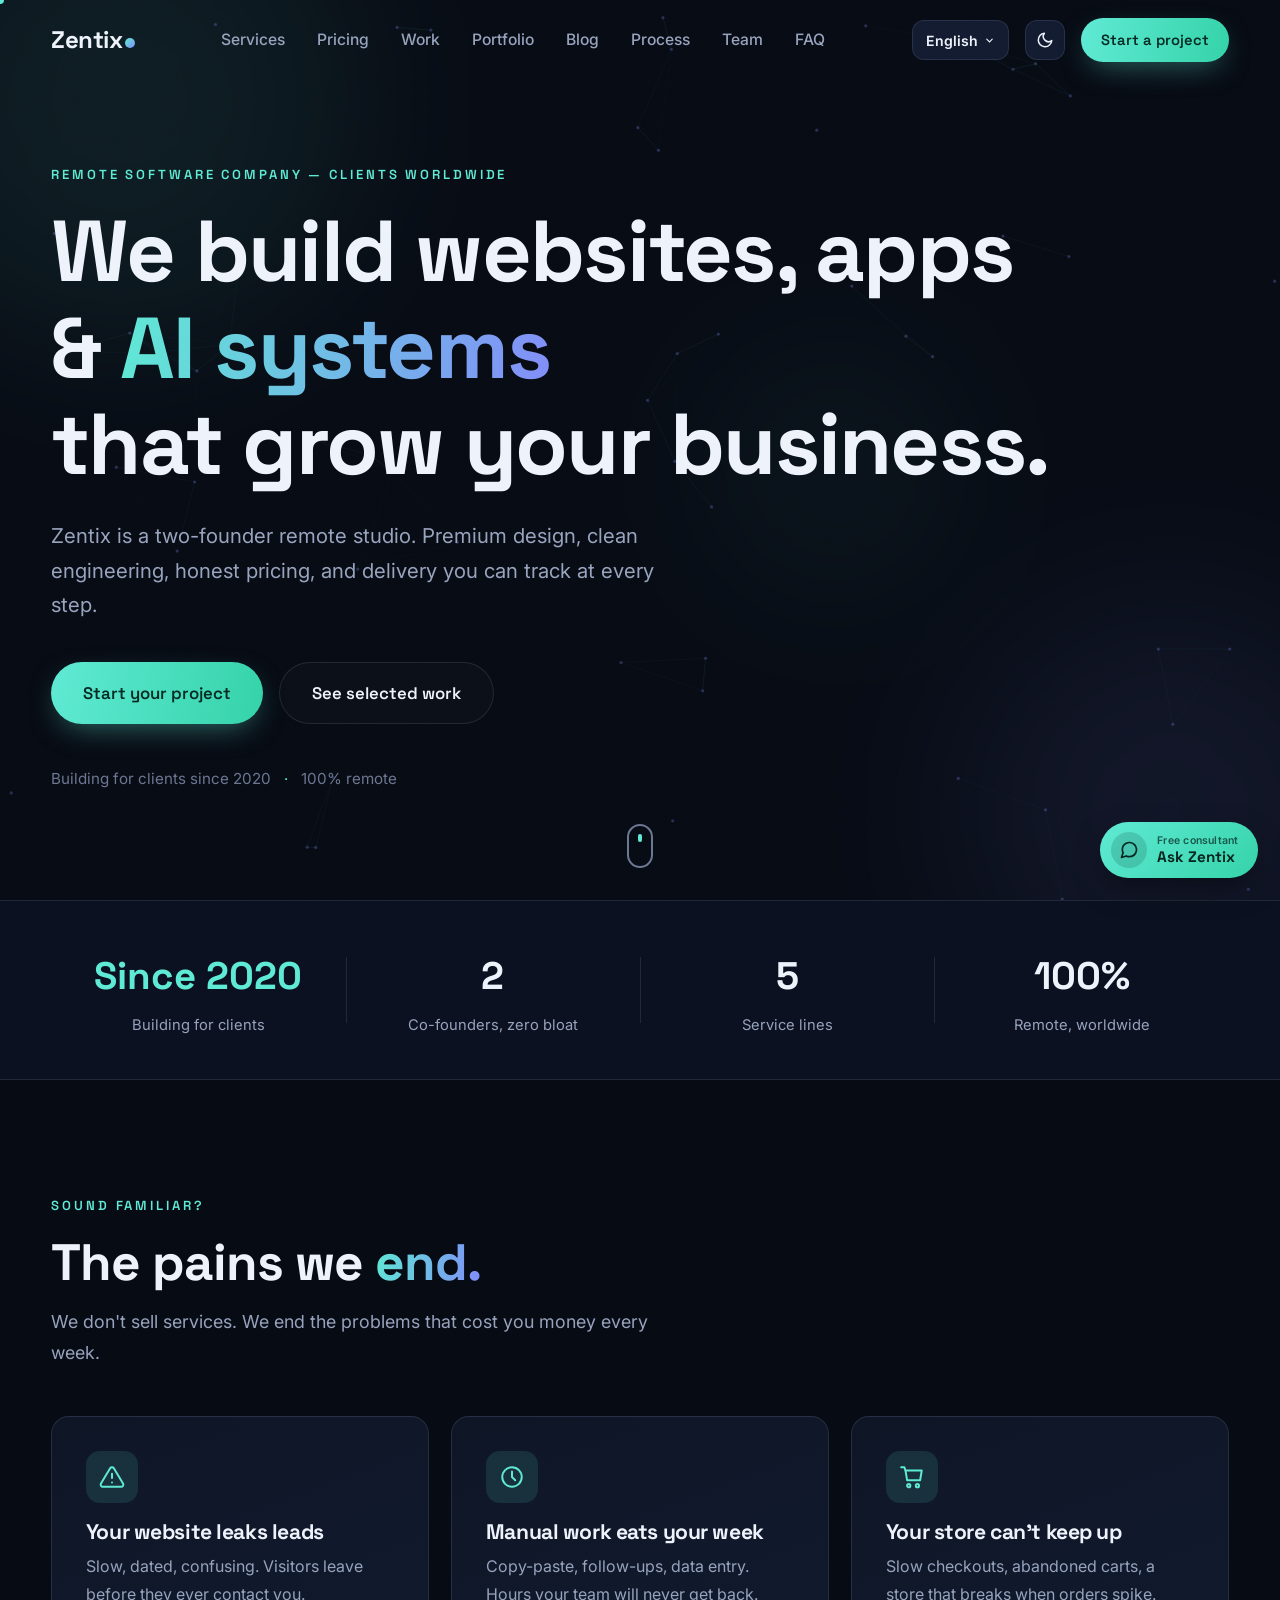
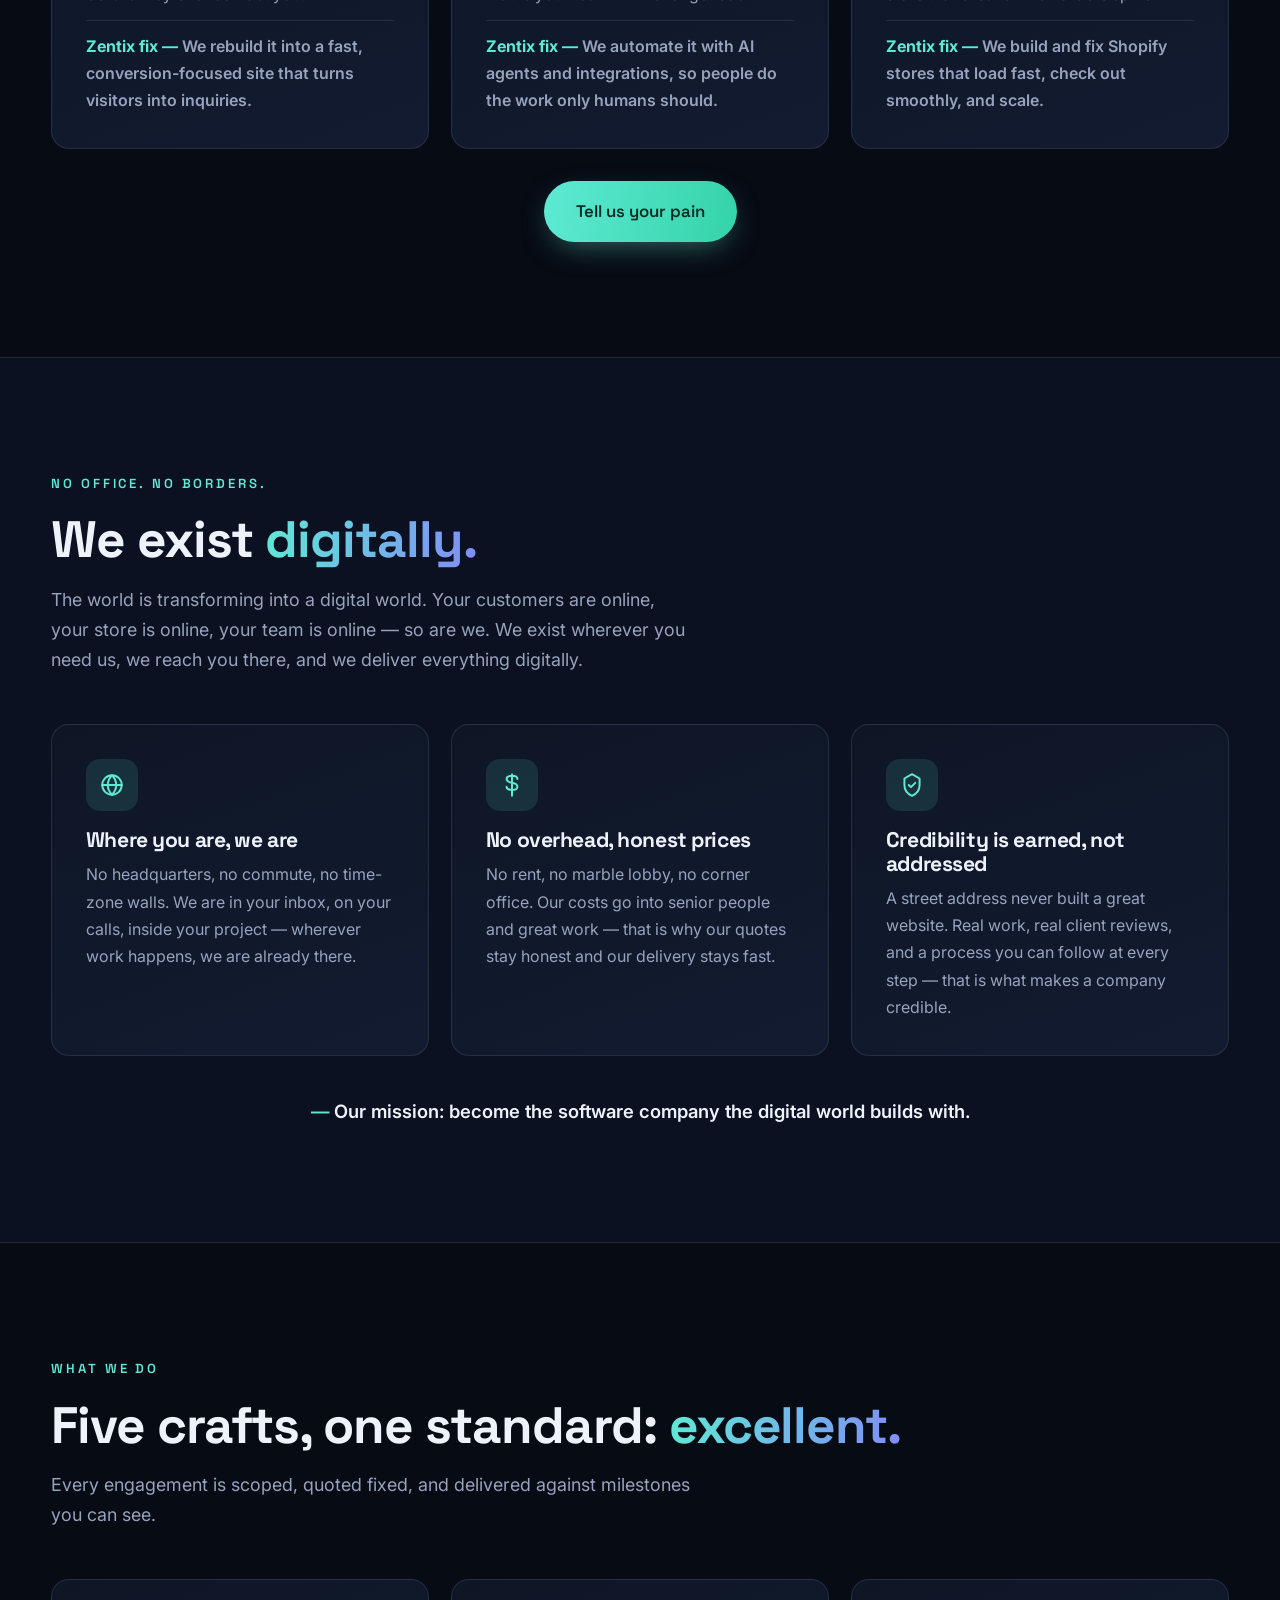
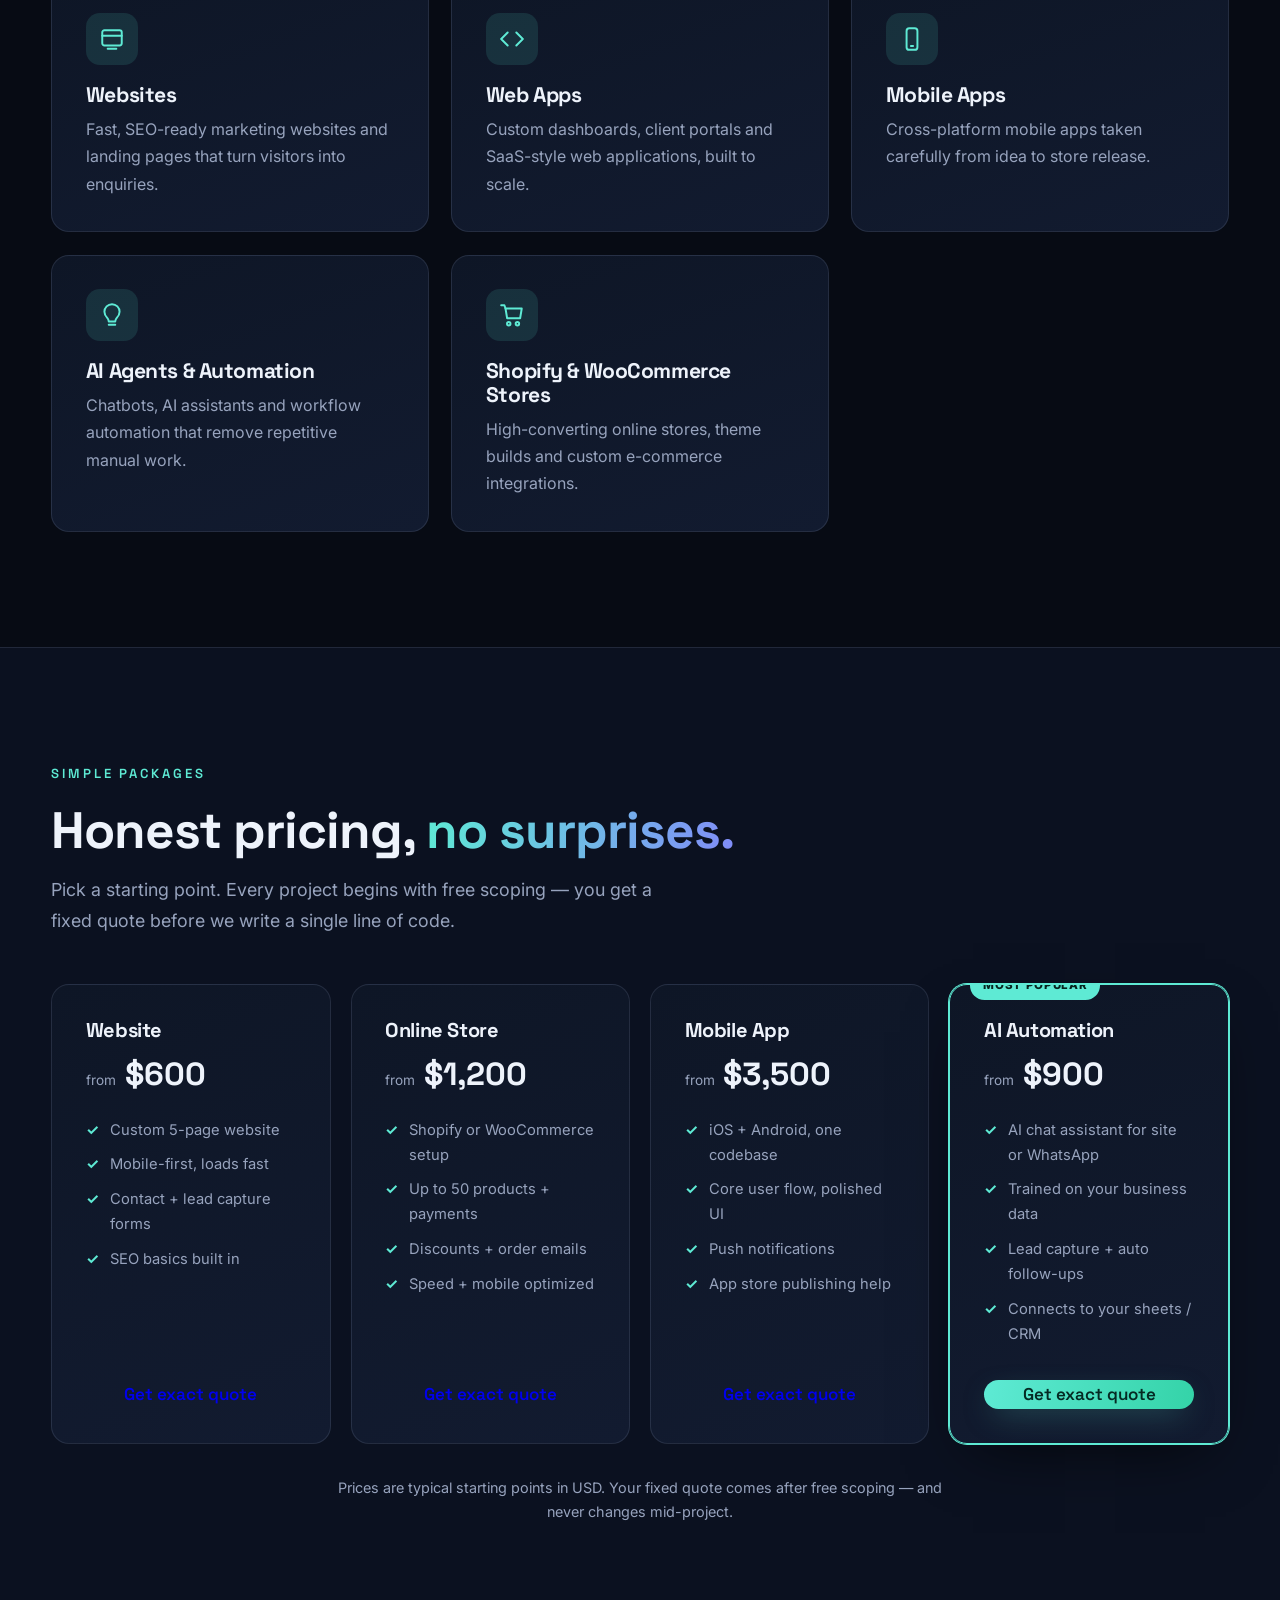
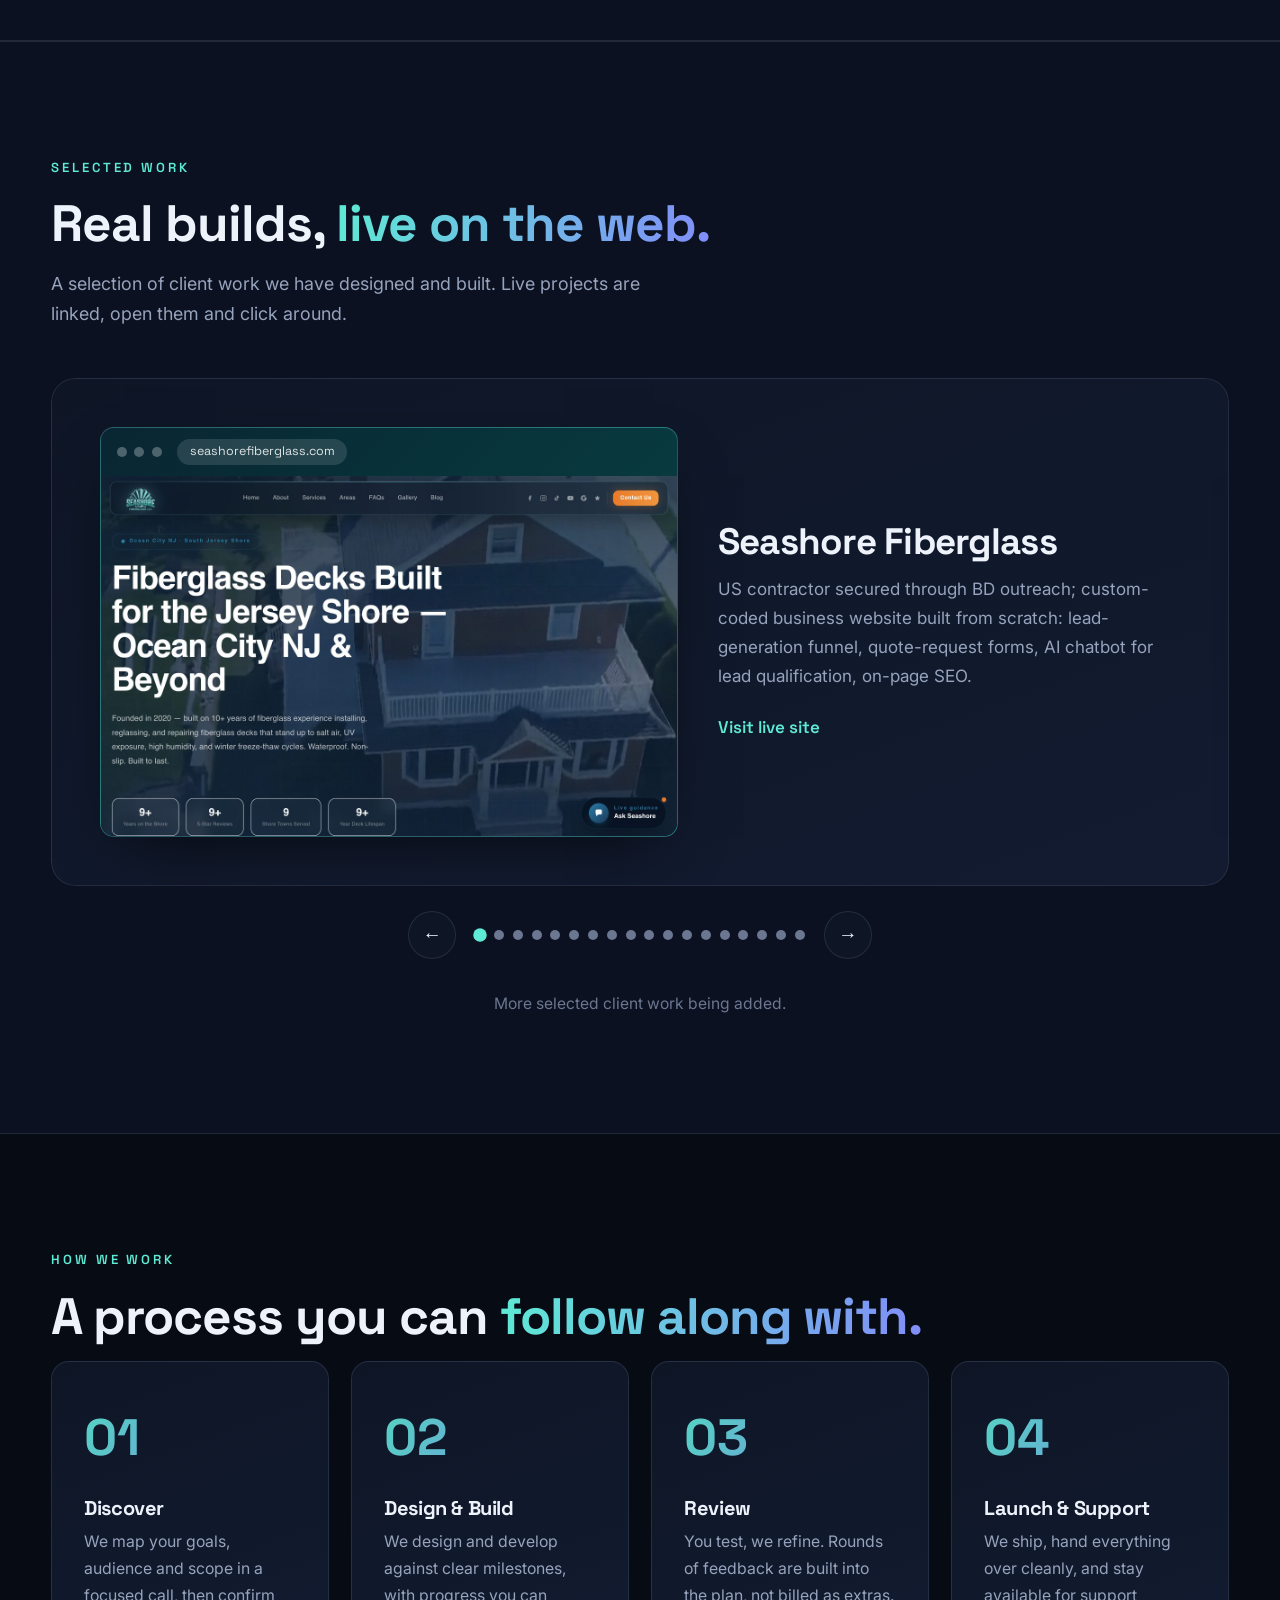
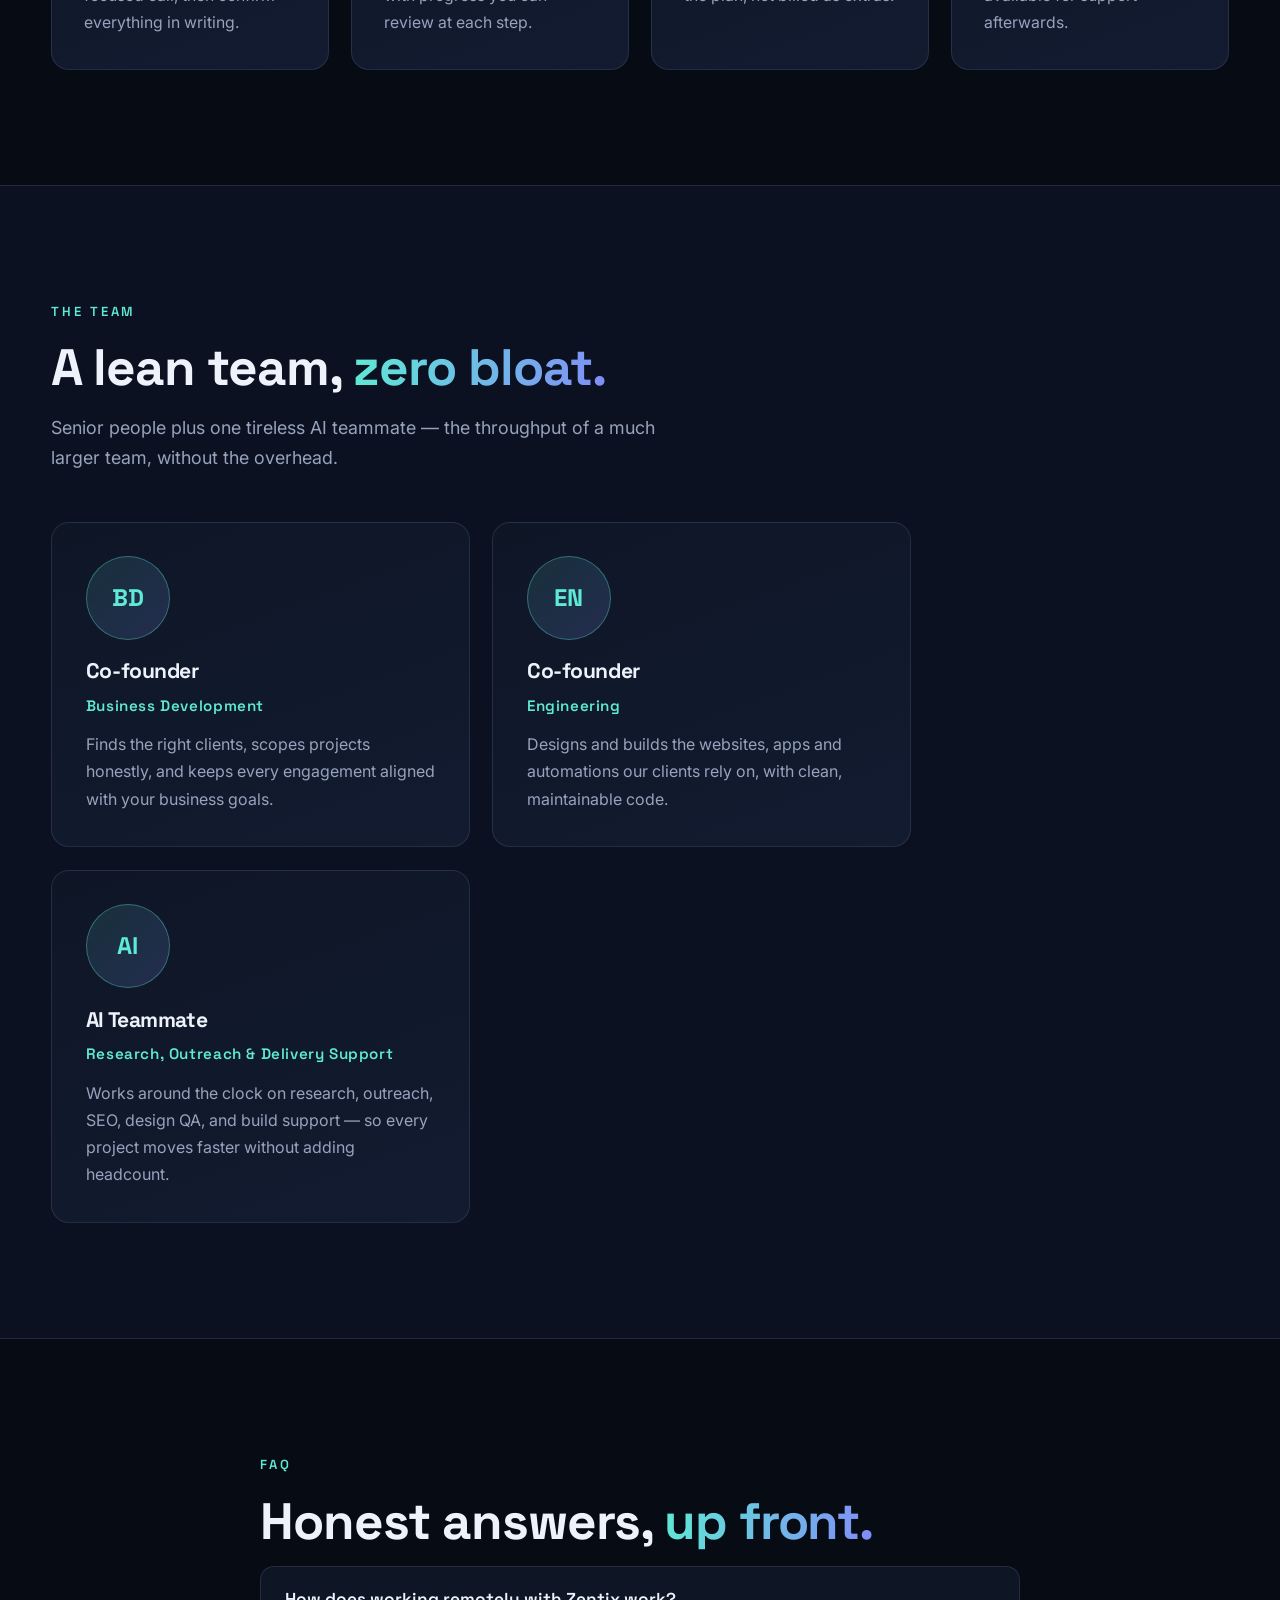
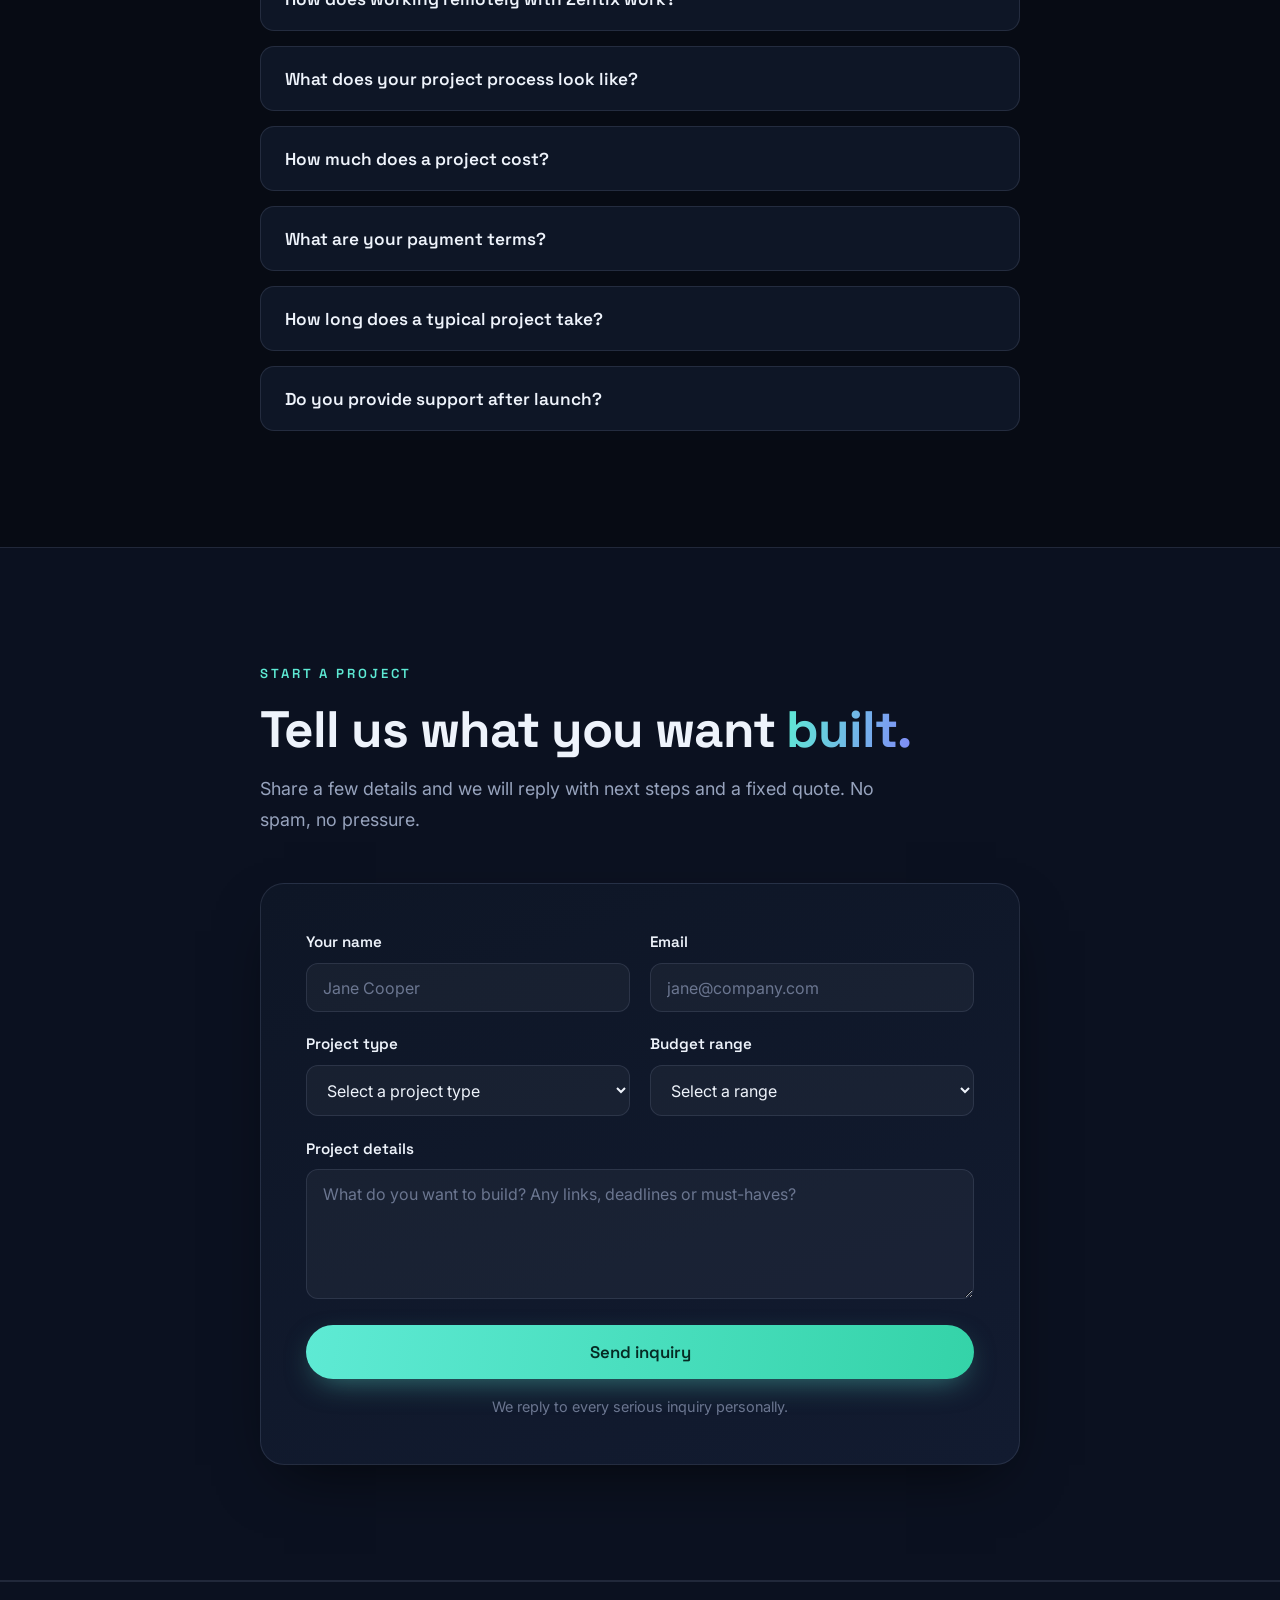
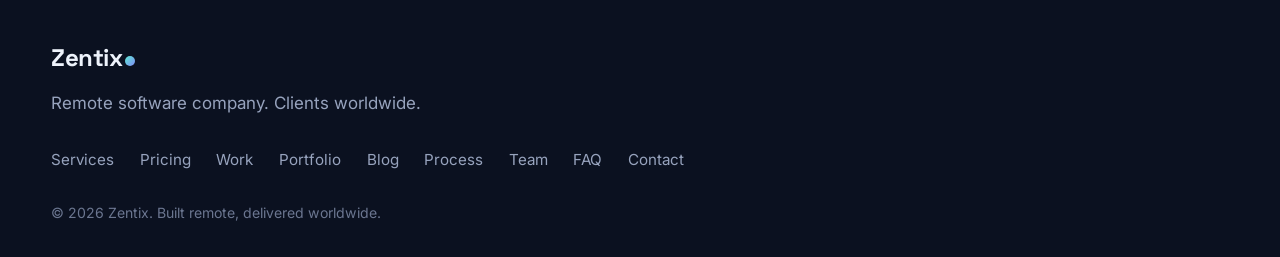
==== index.html @ 62b45487 "font @import + cache-bust v4" ====
<!DOCTYPE html>
<html lang="en">
<head>
  <meta charset="UTF-8">
  <meta name="viewport" content="width=device-width, initial-scale=1.0">
  <title>Zentix — Software Company | Websites, Apps, AI Automation</title>
  <meta name="description" content="Zentix is a remote software company serving clients across the globe. We build websites, web apps, mobile apps, AI automation and Shopify stores.">
  <link rel="canonical" href="https://mycodescene.github.io/zentix/">
  <meta name="robots" content="index, follow">
  <meta name="theme-color" content="#070B14">
  <script>try{if(localStorage.getItem("zentix-theme")==="light")document.documentElement.setAttribute("data-theme","light")}catch(e){}</script>

  <!-- Open Graph -->
  <meta property="og:type" content="website">
  <meta property="og:site_name" content="Zentix">
  <meta property="og:title" content="Zentix — Software Company | Websites, Apps, AI Automation">
  <meta property="og:description" content="Remote software company, clients worldwide. Websites, web apps, mobile apps, AI automation and Shopify stores, built to a premium standard.">
  <meta property="og:url" content="https://mycodescene.github.io/zentix/">
  <meta property="og:image" content="https://mycodescene.github.io/zentix/images/og-image.png">
  <meta property="og:image:width" content="1200">
  <meta property="og:image:height" content="630">
  <meta name="twitter:card" content="summary_large_image">
  <meta name="twitter:image" content="https://mycodescene.github.io/zentix/images/og-image.png">
  <!-- Twitter -->
  <meta name="twitter:card" content="summary">
  <meta name="twitter:title" content="Zentix — Software Company | Websites, Apps, AI Automation">
  <meta name="twitter:description" content="Remote software company, clients worldwide. Websites, web apps, mobile apps, AI automation and Shopify stores.">

  <link rel="preconnect" href="https://fonts.googleapis.com">
  <link rel="preconnect" href="https://fonts.gstatic.com" crossorigin>
  <link href="https://fonts.googleapis.com/css2?family=Space+Grotesk:wght@400;500;600;700&family=Inter:wght@400;500;600&display=swap" rel="stylesheet">
    <link rel="preconnect" href="https://fonts.googleapis.com">
  <link rel="preconnect" href="https://fonts.gstatic.com" crossorigin>
  <link href="https://fonts.googleapis.com/css2?family=IBM+Plex+Sans+Arabic:wght@400;500;600;700&display=swap" rel="stylesheet">
<link rel="stylesheet" href="styles.css?v=4">

  <script type="application/ld+json">
  {
    "@context": "https://schema.org",
    "@type": "Organization",
    "name": "Zentix",
    "url": "https://mycodescene.github.io/zentix/",
    "slogan": "Remote software company — clients worldwide.",
    "description": "Zentix is a remote software company serving clients across the globe. We build websites, web apps, mobile apps, AI automation and Shopify stores."
  }
  </script>
  <script type="application/ld+json">
  {
    "@context": "https://schema.org",
    "@type": "WebSite",
    "name": "Zentix",
    "url": "https://mycodescene.github.io/zentix/"
  }
  </script>
  <script type="application/ld+json">
  {
    "@context": "https://schema.org",
    "@type": "ItemList",
    "name": "Zentix Services",
    "itemListElement": [
      {"@type": "ListItem", "position": 1, "item": {"@type": "Service", "name": "Website Development", "description": "Fast, SEO-ready marketing websites and landing pages."}},
      {"@type": "ListItem", "position": 2, "item": {"@type": "Service", "name": "Web App Development", "description": "Custom dashboards, portals and SaaS-style web applications."}},
      {"@type": "ListItem", "position": 3, "item": {"@type": "Service", "name": "Mobile App Development", "description": "Cross-platform mobile apps from idea to store release."}},
      {"@type": "ListItem", "position": 4, "item": {"@type": "Service", "name": "AI Agents & Automation", "description": "Chatbots, AI assistants and workflow automation."}},
      {"@type": "ListItem", "position": 5, "item": {"@type": "Service", "name": "Shopify & WooCommerce Stores", "description": "High-converting online stores and custom integrations."}}
    ]
  }
  </script>
  <script type="application/ld+json">
  {
    "@context": "https://schema.org",
    "@type": "FAQPage",
    "mainEntity": [
      {"@type": "Question", "name": "How does working remotely with Zentix work?", "acceptedAnswer": {"@type": "Answer", "text": "We work async-first with clear milestones and regular updates. You always know what is being built, what is next, and when it ships. We overlap working hours with clients across time zones for calls when needed."}},
      {"@type": "Question", "name": "What does your project process look like?", "acceptedAnswer": {"@type": "Answer", "text": "Four stages: Discover, where we map your goals and scope; Design and Build, where we craft and develop; Review, where you test and we refine; Launch and Support, where we ship and stay available afterwards."}},
      {"@type": "Question", "name": "How much does a project cost?", "acceptedAnswer": {"@type": "Answer", "text": "Every project is scoped individually. After a short discovery call you receive a fixed written quote, so the price is agreed before any work begins. No hourly surprises."}},
      {"@type": "Question", "name": "What are your payment terms?", "acceptedAnswer": {"@type": "Answer", "text": "50% upfront to start the project and 50% on delivery. Final files and handover are released once the final payment is complete."}},
      {"@type": "Question", "name": "How long does a typical project take?", "acceptedAnswer": {"@type": "Answer", "text": "Landing pages typically take one to two weeks. Full websites and online stores usually take three to six weeks depending on scope. You get a realistic timeline in your quote."}},
      {"@type": "Question", "name": "Do you provide support after launch?", "acceptedAnswer": {"@type": "Answer", "text": "Yes. Every launch includes a handover, and ongoing support and maintenance options are available so your site or app keeps running smoothly."}}
    ]
  }
  </script>
  <script>document.documentElement.classList.add("js");</script>
</head>
<body>
  <div class="preloader" aria-hidden="true"><span class="preloader-word">Zentix<span class="preloader-dot">.</span></span></div>
  <a class="skip-link" href="#main">Skip to content</a>

  <header class="site-header" id="siteHeader">
    <div class="container header-inner">
      <a href="#home" class="logo" data-i18n-aria="home_label" aria-label="Zentix home">Zentix<span class="logo-dot" aria-hidden="true"></span></a>
      <nav class="main-nav" id="mainNav" aria-label="Primary">
        <a href="#services" data-i18n="nav_services">Services</a>
        <a href="#pricing" data-i18n="nav_pricing">Pricing</a>
        <a href="#work" data-i18n="nav_work">Work</a>
        <a href="portfolio.html" data-i18n="nav_portfolio">Portfolio</a>
        <a href="blog.html" data-i18n="nav_blog">Blog</a>
        <a href="#process" data-i18n="nav_process">Process</a>
        <a href="#team" data-i18n="nav_team">Team</a>
        <a href="#faq" data-i18n="nav_faq">FAQ</a>
      </nav>
      <div class="header-actions">
        <button class="theme-toggle" id="themeToggle" data-i18n-aria="switch_theme" aria-label="Switch to light theme" aria-pressed="false">
          <svg class="tt-moon" viewBox="0 0 24 24" width="18" height="18" fill="none" stroke="currentColor" stroke-width="2" stroke-linecap="round" stroke-linejoin="round" aria-hidden="true"><path d="M21 12.8A9 9 0 1 1 11.2 3a7 7 0 0 0 9.8 9.8z"/></svg>
          <svg class="tt-sun" viewBox="0 0 24 24" width="18" height="18" fill="none" stroke="currentColor" stroke-width="2" stroke-linecap="round" stroke-linejoin="round" aria-hidden="true"><circle cx="12" cy="12" r="4"/><path d="M12 2v2m0 16v2M4.9 4.9l1.4 1.4m11.4 11.4 1.4 1.4M2 12h2m16 0h2M4.9 19.1l1.4-1.4M17.7 6.3l1.4-1.4"/></svg>
        </button>
        <a href="#contact" class="btn btn-primary btn-sm" data-i18n="nav_start">Start a project</a>
        <button class="nav-toggle" id="navToggle" data-i18n-aria="open_menu" aria-label="Open menu" aria-expanded="false" aria-controls="mainNav">
          <span></span><span></span><span></span>
        </button>
      </div>
    </div>
  </header>

  <main id="main">
    <!-- HERO -->
    <section class="hero" id="home" aria-label="Introduction">
      <canvas class="hero-canvas" id="heroCanvas" aria-hidden="true"></canvas>
      <div class="hero-orbs" aria-hidden="true">
        <span class="orb orb-1"></span>
        <span class="orb orb-2"></span>
        <span class="orb orb-3"></span>
      </div>
      <div class="container hero-inner">
        <p class="eyebrow reveal" data-i18n="hero_eyebrow">Remote software company &mdash; clients worldwide</p>
        <h1 class="hero-title">
          <span class="mask"><span style="--d:.05s" data-i18n="hero_t1">We build websites, apps</span></span>
          <span class="mask"><span style="--d:.16s" data-i18n="hero_t2">&amp; <span class="grad-text">AI systems</span></span></span>
          <span class="mask"><span style="--d:.27s" data-i18n="hero_t3">that grow your business.</span></span>
        </h1>
        <p class="hero-sub reveal" data-i18n="hero_sub">Zentix is a two-founder remote studio. Premium design, clean engineering, honest pricing, and delivery you can track at every step.</p>
        <div class="hero-ctas reveal">
          <a href="#contact" class="btn btn-primary btn-lg" data-i18n="hero_cta1">Start your project</a>
          <a href="#work" class="btn btn-ghost btn-lg" data-i18n="hero_cta2">See selected work</a>
        </div>
        <div class="hero-meta reveal">
          <span data-i18n="hero_m1">Building for clients since 2020</span>
          <span class="sep" aria-hidden="true">·</span>
          <span data-i18n="hero_m2">100% remote</span>
        </div>
      </div>
      <a href="#services" class="scroll-hint" data-i18n-aria="scroll_services" aria-label="Scroll to services"><span></span></a>
    </section>

    <!-- STATS -->
    <section class="stats" aria-label="Company facts">
      <div class="container stats-grid">
        <div class="stat reveal">
          <p class="stat-value stat-text" data-i18n="stat1_v">Since 2020</p>
          <p class="stat-label" data-i18n="stat1_l">Building for clients</p>
        </div>
        <div class="stat reveal">
          <p class="stat-value"><span class="counter" data-count="2">0</span></p>
          <p class="stat-label" data-i18n="stat2_l">Co-founders, zero bloat</p>
        </div>
        <div class="stat reveal">
          <p class="stat-value"><span class="counter" data-count="5">0</span></p>
          <p class="stat-label" data-i18n="stat3_l">Service lines</p>
        </div>
        <div class="stat reveal">
          <p class="stat-value"><span class="counter" data-count="100" data-suffix="%">0</span></p>
          <p class="stat-label" data-i18n="stat4_l">Remote, worldwide</p>
        </div>
      </div>
    </section>

    <!-- PAINS -->
    <section class="section" id="pains" aria-label="Problems we solve">
      <div class="container">
        <p class="eyebrow reveal" data-i18n="pain_eyebrow">Sound familiar?</p>
        <h2 class="section-title reveal"><span data-i18n="pain_t1">The pains we</span> <span class="grad-text" data-i18n="pain_t2">end.</span></h2>
        <p class="section-sub reveal" data-i18n="pain_sub">We don't sell services. We end the problems that cost you money every week.</p>
        <div class="services-grid">
          <article class="card reveal">
            <div class="card-icon" aria-hidden="true">
              <svg viewBox="0 0 24 24" width="28" height="28" fill="none" stroke="currentColor" stroke-width="1.8" stroke-linecap="round"><path d="M12 9v4m0 4h.01M10.3 3.9 1.8 18a2 2 0 0 0 1.7 3h17a2 2 0 0 0 1.7-3L13.7 3.9a2 2 0 0 0-3.4 0z"/></svg>
            </div>
            <h3 data-i18n="pain1_t">Your website leaks leads</h3>
            <p data-i18n="pain1_d">Slow, dated, confusing. Visitors leave before they ever contact you.</p>
            <p class="pain-fix" data-i18n="pain1_f">We rebuild it into a fast, conversion-focused site that turns visitors into inquiries.</p>
          </article>
          <article class="card reveal">
            <div class="card-icon" aria-hidden="true">
              <svg viewBox="0 0 24 24" width="28" height="28" fill="none" stroke="currentColor" stroke-width="1.8" stroke-linecap="round"><circle cx="12" cy="12" r="9"/><path d="M12 7v5l3 3"/></svg>
            </div>
            <h3 data-i18n="pain2_t">Manual work eats your week</h3>
            <p data-i18n="pain2_d">Copy-paste, follow-ups, data entry. Hours your team will never get back.</p>
            <p class="pain-fix" data-i18n="pain2_f">We automate it with AI agents and integrations, so people do the work only humans should.</p>
          </article>
          <article class="card reveal">
            <div class="card-icon" aria-hidden="true">
              <svg viewBox="0 0 24 24" width="28" height="28" fill="none" stroke="currentColor" stroke-width="1.8" stroke-linecap="round" stroke-linejoin="round"><path d="M6 6h15l-1.5 9h-12z"/><path d="M6 6 5 3H2"/><circle cx="9" cy="20" r="1.5"/><circle cx="17" cy="20" r="1.5"/></svg>
            </div>
            <h3 data-i18n="pain3_t">Your store can't keep up</h3>
            <p data-i18n="pain3_d">Slow checkouts, abandoned carts, a store that breaks when orders spike.</p>
            <p class="pain-fix" data-i18n="pain3_f">We build and fix Shopify stores that load fast, check out smoothly, and scale.</p>
          </article>
        </div>
        <p class="reveal" style="text-align:center;margin-top:2rem"><a class="btn btn-primary btn-lg" href="#contact" data-i18n="pain_cta">Tell us your pain</a></p>
      </div>
    </section>

    <!-- BORN DIGITAL -->
    <section class="section section-alt" id="digital" aria-label="Born digital">
      <div class="container">
        <p class="eyebrow reveal" data-i18n="dig_eyebrow">No office. No borders.</p>
        <h2 class="section-title reveal"><span data-i18n="dig_t1">We exist</span> <span class="grad-text" data-i18n="dig_t2">digitally.</span></h2>
        <p class="section-sub reveal" data-i18n="dig_lead">The world is transforming into a digital world. Your customers are online, your store is online, your team is online — so are we. We exist wherever you need us, we reach you there, and we deliver everything digitally.</p>
        <div class="services-grid">
          <article class="card reveal">
            <div class="card-icon" aria-hidden="true">
              <svg viewBox="0 0 24 24" width="28" height="28" fill="none" stroke="currentColor" stroke-width="1.8" stroke-linecap="round" stroke-linejoin="round"><circle cx="12" cy="12" r="9"/><path d="M3 12h18M12 3c2.5 2.6 3.9 5.7 3.9 9S14.5 18.4 12 21c-2.5-2.6-3.9-5.7-3.9-9S9.5 5.6 12 3z"/></svg>
            </div>
            <h3 data-i18n="dig1_t">Where you are, we are</h3>
            <p data-i18n="dig1_d">No headquarters, no commute, no time-zone walls. We are in your inbox, on your calls, inside your project — wherever work happens, we are already there.</p>
          </article>
          <article class="card reveal">
            <div class="card-icon" aria-hidden="true">
              <svg viewBox="0 0 24 24" width="28" height="28" fill="none" stroke="currentColor" stroke-width="1.8" stroke-linecap="round" stroke-linejoin="round"><path d="M12 2v20M17 6.5c0-1.9-2.2-3-5-3s-5 1.1-5 3 2 2.9 5 3.4 5 1.6 5 3.6-2.2 3-5 3-5-1.1-5-3"/></svg>
            </div>
            <h3 data-i18n="dig2_t">No overhead, honest prices</h3>
            <p data-i18n="dig2_d">No rent, no marble lobby, no corner office. Our costs go into senior people and great work — that is why our quotes stay honest and our delivery stays fast.</p>
          </article>
          <article class="card reveal">
            <div class="card-icon" aria-hidden="true">
              <svg viewBox="0 0 24 24" width="28" height="28" fill="none" stroke="currentColor" stroke-width="1.8" stroke-linecap="round" stroke-linejoin="round"><path d="M12 2l7 4v6c0 5-3.5 8.5-7 10-3.5-1.5-7-5-7-10V6z"/><path d="M9 12l2 2 4-4"/></svg>
            </div>
            <h3 data-i18n="dig3_t">Credibility is earned, not addressed</h3>
            <p data-i18n="dig3_d">A street address never built a great website. Real work, real client reviews, and a process you can follow at every step — that is what makes a company credible.</p>
          </article>
        </div>
        <p class="reveal dig-mission" data-i18n="dig_mission">Our mission: become the software company the digital world builds with.</p>
      </div>
    </section>

    <!-- SERVICES -->
    <section class="section" id="services" aria-label="Services">
      <div class="container">
        <p class="eyebrow reveal" data-i18n="svc_eyebrow">What we do</p>
        <h2 class="section-title reveal"><span data-i18n="svc_t1">Five crafts, one standard:</span> <span class="grad-text" data-i18n="svc_t2">excellent.</span></h2>
        <p class="section-sub reveal" data-i18n="svc_sub">Every engagement is scoped, quoted fixed, and delivered against milestones you can see.</p>
        <div class="services-grid">
          <article class="card reveal">
            <div class="card-icon" aria-hidden="true">
              <svg viewBox="0 0 24 24" fill="none" stroke="currentColor" stroke-width="1.8" stroke-linecap="round" stroke-linejoin="round"><rect x="3" y="4" width="18" height="14" rx="2"/><path d="M3 9h18M8 21h8"/></svg>
            </div>
            <h3 data-i18n="svc1_t">Websites</h3>
            <p data-i18n="svc1_d">Fast, SEO-ready marketing websites and landing pages that turn visitors into enquiries.</p>
          </article>
          <article class="card reveal">
            <div class="card-icon" aria-hidden="true">
              <svg viewBox="0 0 24 24" fill="none" stroke="currentColor" stroke-width="1.8" stroke-linecap="round" stroke-linejoin="round"><path d="M16 18l6-6-6-6M8 6l-6 6 6 6"/></svg>
            </div>
            <h3 data-i18n="svc2_t">Web Apps</h3>
            <p data-i18n="svc2_d">Custom dashboards, client portals and SaaS-style web applications, built to scale.</p>
          </article>
          <article class="card reveal">
            <div class="card-icon" aria-hidden="true">
              <svg viewBox="0 0 24 24" fill="none" stroke="currentColor" stroke-width="1.8" stroke-linecap="round" stroke-linejoin="round"><rect x="7" y="2" width="10" height="20" rx="2.5"/><path d="M11 18.5h2"/></svg>
            </div>
            <h3 data-i18n="svc3_t">Mobile Apps</h3>
            <p data-i18n="svc3_d">Cross-platform mobile apps taken carefully from idea to store release.</p>
          </article>
          <article class="card reveal">
            <div class="card-icon" aria-hidden="true">
              <svg viewBox="0 0 24 24" fill="none" stroke="currentColor" stroke-width="1.8" stroke-linecap="round" stroke-linejoin="round"><path d="M12 2a7 7 0 0 1 7 7c0 2.4-1.2 4.2-2.6 5.7-.9 1-1.4 2.1-1.4 3.3H9c0-1.2-.5-2.3-1.4-3.3C6.2 13.2 5 11.4 5 9a7 7 0 0 1 7-7z"/><path d="M9 21h6"/></svg>
            </div>
            <h3 data-i18n="svc4_t">AI Agents &amp; Automation</h3>
            <p data-i18n="svc4_d">Chatbots, AI assistants and workflow automation that remove repetitive manual work.</p>
          </article>
          <article class="card reveal">
            <div class="card-icon" aria-hidden="true">
              <svg viewBox="0 0 24 24" fill="none" stroke="currentColor" stroke-width="1.8" stroke-linecap="round" stroke-linejoin="round"><path d="M6 6h15l-1.5 9h-12z"/><path d="M6 6L5 3H2"/><circle cx="9" cy="20" r="1.6"/><circle cx="17" cy="20" r="1.6"/></svg>
            </div>
            <h3 data-i18n="svc5_t">Shopify &amp; WooCommerce Stores</h3>
            <p data-i18n="svc5_d">High-converting online stores, theme builds and custom e-commerce integrations.</p>
          </article>
        </div>
      </div>
    </section>

    <!-- PACKAGES -->
    <section class="section section-alt" id="pricing" aria-label="Packages and pricing">
      <div class="container">
        <p class="eyebrow reveal" data-i18n="pkg_eyebrow">Simple packages</p>
        <h2 class="section-title reveal"><span data-i18n="pkg_t1">Honest pricing,</span> <span class="grad-text" data-i18n="pkg_t2">no surprises.</span></h2>
        <p class="section-sub reveal" data-i18n="pkg_sub">Pick a starting point. Every project begins with free scoping — you get a fixed quote before we write a single line of code.</p>
        <div class="pricing-grid">
          <article class="card price-card reveal">
            <h3 data-i18n="pkg1_name">Website</h3>
            <p class="price"><span class="price-from" data-i18n="pkg_from">from</span> <strong>$600</strong></p>
            <ul class="price-list">
              <li data-i18n="pkg1_f1">Custom 5-page website</li>
              <li data-i18n="pkg1_f2">Mobile-first, loads fast</li>
              <li data-i18n="pkg1_f3">Contact + lead capture forms</li>
              <li data-i18n="pkg1_f4">SEO basics built in</li>
            </ul>
            <a class="btn btn-outline" href="#contact" data-i18n="pkg_cta">Get exact quote</a>
          </article>
          <article class="card price-card reveal">
            <h3 data-i18n="pkg2_name">Online Store</h3>
            <p class="price"><span class="price-from" data-i18n="pkg_from">from</span> <strong>$1,200</strong></p>
            <ul class="price-list">
              <li data-i18n="pkg2_f1">Shopify or WooCommerce setup</li>
              <li data-i18n="pkg2_f2">Up to 50 products + payments</li>
              <li data-i18n="pkg2_f3">Discounts + order emails</li>
              <li data-i18n="pkg2_f4">Speed + mobile optimized</li>
            </ul>
            <a class="btn btn-outline" href="#contact" data-i18n="pkg_cta">Get exact quote</a>
          </article>
          <article class="card price-card reveal">
            <h3 data-i18n="pkg3_name">Mobile App</h3>
            <p class="price"><span class="price-from" data-i18n="pkg_from">from</span> <strong>$3,500</strong></p>
            <ul class="price-list">
              <li data-i18n="pkg3_f1">iOS + Android, one codebase</li>
              <li data-i18n="pkg3_f2">Core user flow, polished UI</li>
              <li data-i18n="pkg3_f3">Push notifications</li>
              <li data-i18n="pkg3_f4">App store publishing help</li>
            </ul>
            <a class="btn btn-outline" href="#contact" data-i18n="pkg_cta">Get exact quote</a>
          </article>
          <article class="card price-card reveal price-popular">
            <span class="pop-tag" data-i18n="pkg_tag">Most popular</span>
            <h3 data-i18n="pkg4_name">AI Automation</h3>
            <p class="price"><span class="price-from" data-i18n="pkg_from">from</span> <strong>$900</strong></p>
            <ul class="price-list">
              <li data-i18n="pkg4_f1">AI chat assistant for site or WhatsApp</li>
              <li data-i18n="pkg4_f2">Trained on your business data</li>
              <li data-i18n="pkg4_f3">Lead capture + auto follow-ups</li>
              <li data-i18n="pkg4_f4">Connects to your sheets / CRM</li>
            </ul>
            <a class="btn btn-primary" href="#contact" data-i18n="pkg_cta">Get exact quote</a>
          </article>
        </div>
        <p class="pricing-note reveal" data-i18n="pkg_note">Prices are typical starting points in USD. Your fixed quote comes after free scoping — and never changes mid-project.</p>
      </div>
    </section>

    <!-- WORK -->
    <section class="section section-alt" id="work" aria-label="Selected work">
      <div class="container">
        <p class="eyebrow reveal" data-i18n="work_eyebrow">Selected work</p>
        <h2 class="section-title reveal"><span data-i18n="work_t1">Real builds,</span> <span class="grad-text" data-i18n="work_t2">live on the web.</span></h2>
        <p class="section-sub reveal" data-i18n="work_sub">A selection of client work we have designed and built. Live projects are linked, open them and click around.</p>

        <div class="slider reveal" id="workSlider" aria-roledescription="carousel" aria-label="Selected work slider">
          <div class="slider-viewport">
            <div class="slider-track" id="sliderTrack">
<article class="slide" aria-roledescription="slide" aria-label="1 of 18">
                <div class="browser-mock mock-a" aria-label="Screenshot of the Seashore Fiberglass website">
                  <div class="browser-bar"><span></span><span></span><span></span><em>seashorefiberglass.com</em></div>
                  <a class="thumb-link" href="https://seashorefiberglass.com" target="_blank" rel="noopener" aria-label="Open live site: Seashore Fiberglass"><img class="thumb" src="images/thumbs/seashore-thumb.jpg" alt="Screenshot of the Seashore Fiberglass website" loading="lazy"></a>
                </div>
                <div class="slide-info">
                  <h3>Seashore Fiberglass</h3>
                  <p>US contractor secured through BD outreach; custom-coded business website built from scratch: lead-generation funnel, quote-request forms, AI chatbot for lead qualification, on-page SEO.</p>
                  <a class="text-link" href="https://seashorefiberglass.com" target="_blank" rel="noopener" data-i18n="work_visit">Visit live site <span aria-hidden="true">↗</span></a>
                </div>
              </article>
<article class="slide" aria-roledescription="slide" aria-label="2 of 18">
                <div class="browser-mock mock-b" aria-label="Screenshot of the OG Car World website">
                  <div class="browser-bar"><span></span><span></span><span></span><em>ogcarworld.co.uk</em></div>
                  <a class="thumb-link" href="https://ogcarworld.co.uk" target="_blank" rel="noopener" aria-label="Open live site: OG Car World"><img class="thumb" src="images/thumbs/ogcarworld-thumb.jpg" alt="Screenshot of the OG Car World website" loading="lazy"></a>
                </div>
                <div class="slide-info">
                  <h3>OG Car World</h3>
                  <p>UK client landed through BD outreach; WordPress business website with service pages, booking CTAs, and customer-review integration.</p>
                  <a class="text-link" href="https://ogcarworld.co.uk" target="_blank" rel="noopener" data-i18n="work_visit">Visit live site <span aria-hidden="true">↗</span></a>
                </div>
              </article>
<article class="slide" aria-roledescription="slide" aria-label="3 of 18">
                <div class="browser-mock mock-c" aria-label="Screenshot of the Glamping Hive website">
                  <div class="browser-bar"><span></span><span></span><span></span><em>theglampinghive.com</em></div>
                  <a class="thumb-link" href="https://theglampinghive.com" target="_blank" rel="noopener" aria-label="Open live site: Glamping Hive"><img class="thumb" src="images/thumbs/glampinghive-thumb.jpg" alt="Screenshot of the Glamping Hive website" loading="lazy"></a>
                </div>
                <div class="slide-info">
                  <h3>Glamping Hive</h3>
                  <p>Client landed through BD outreach; full WordPress redesign.</p>
                  <a class="text-link" href="https://theglampinghive.com" target="_blank" rel="noopener" data-i18n="work_visit">Visit live site <span aria-hidden="true">↗</span></a>
                </div>
              </article>
<article class="slide" aria-roledescription="slide" aria-label="4 of 18">
                <div class="browser-mock mock-m" role="img" aria-label="Stylized preview of the GBL Trading website">
                  <div class="browser-bar"><span></span><span></span><span></span><em>gbltrading.ae</em></div>
                  <a class="thumb-link" href="http://gbltrading.ae" target="_blank" rel="noopener" aria-label="Open live site: GBL Trading"><div class="mock-body"><i class="m-hero"></i><i class="m-line w70"></i><i class="m-line w60"></i><i class="m-btn"></i></div></a>
                </div>
                <div class="slide-info">
                  <h3>gbltrading.ae</h3>
                  <p>WordPress website build.</p>
                  <a class="text-link" href="http://gbltrading.ae" target="_blank" rel="noopener" data-i18n="work_visit">Visit live site <span aria-hidden="true">↗</span></a>
                </div>
              </article>
<article class="slide" aria-roledescription="slide" aria-label="5 of 18">
                <div class="browser-mock mock-n" aria-label="Screenshot of the foneworldcambridge.co.uk website">
                  <div class="browser-bar"><span></span><span></span><span></span><em>foneworldcambridge.co.uk</em></div>
                  <a class="thumb-link" href="https://foneworldcambridge.co.uk" target="_blank" rel="noopener" aria-label="Open live site: foneworldcambridge.co.uk"><img class="thumb" src="images/thumbs/foneworld-thumb.jpg" alt="Screenshot of the foneworldcambridge.co.uk website" loading="lazy"></a>
                </div>
                <div class="slide-info">
                  <h3>foneworldcambridge.co.uk</h3>
                  <p>WordPress website build.</p>
                  <a class="text-link" href="https://foneworldcambridge.co.uk" target="_blank" rel="noopener" data-i18n="work_visit">Visit live site <span aria-hidden="true">↗</span></a>
                </div>
              </article>
<article class="slide" aria-roledescription="slide" aria-label="6 of 18">
                <div class="browser-mock mock-o" aria-label="Screenshot of the e3sparkplugs.com website">
                  <div class="browser-bar"><span></span><span></span><span></span><em>e3sparkplugs.com</em></div>
                  <a class="thumb-link" href="https://e3sparkplugs.com" target="_blank" rel="noopener" aria-label="Open live site: e3sparkplugs.com"><img class="thumb" src="images/thumbs/e3sparkplugs-thumb.jpg" alt="Screenshot of the e3sparkplugs.com website" loading="lazy"></a>
                </div>
                <div class="slide-info">
                  <h3>e3sparkplugs.com</h3>
                  <p>WordPress website build.</p>
                  <a class="text-link" href="https://e3sparkplugs.com" target="_blank" rel="noopener" data-i18n="work_visit">Visit live site <span aria-hidden="true">↗</span></a>
                </div>
              </article>
<article class="slide" aria-roledescription="slide" aria-label="7 of 18">
                <div class="browser-mock mock-p" aria-label="Screenshot of the sonax.com.au website">
                  <div class="browser-bar"><span></span><span></span><span></span><em>sonax.com.au</em></div>
                  <a class="thumb-link" href="https://sonax.com.au" target="_blank" rel="noopener" aria-label="Open live site: sonax.com.au"><img class="thumb" src="images/thumbs/sonax-thumb.jpg" alt="Screenshot of the sonax.com.au website" loading="lazy"></a>
                </div>
                <div class="slide-info">
                  <h3>sonax.com.au</h3>
                  <p>WordPress website build.</p>
                  <a class="text-link" href="https://sonax.com.au" target="_blank" rel="noopener" data-i18n="work_visit">Visit live site <span aria-hidden="true">↗</span></a>
                </div>
              </article>
<article class="slide" aria-roledescription="slide" aria-label="8 of 18">
                <div class="browser-mock mock-q" aria-label="Screenshot of the Ortho Cloud website">
                  <div class="browser-bar"><span></span><span></span><span></span><em>ortho-cloud.us</em></div>
                  <a class="thumb-link" href="https://ortho-cloud.us" target="_blank" rel="noopener" aria-label="Open live site: Ortho Cloud"><img class="thumb" src="images/thumbs/ortho-thumb.jpg" alt="Screenshot of the Ortho Cloud website" loading="lazy"></a>
                </div>
                <div class="slide-info">
                  <h3>Ortho Cloud</h3>
                  <p>US orthopedic-pillow e-commerce store: custom website development with ongoing SEO and conversion work for the American market.</p>
                  <a class="text-link" href="https://ortho-cloud.us" target="_blank" rel="noopener" data-i18n="work_visit">Visit live site <span aria-hidden="true">&#8599;</span></a>
                </div>
              </article>
<article class="slide" aria-roledescription="slide" aria-label="9 of 18">
                <div class="browser-mock mock-r" aria-label="Screenshot of the Aura Bright website">
                  <div class="browser-bar"><span></span><span></span><span></span><em>aura-bright-serum.lovable.app</em></div>
                  <a class="thumb-link" href="https://aura-bright-serum.lovable.app" target="_blank" rel="noopener" aria-label="Open live site: Aura Bright"><img class="thumb" src="images/thumbs/aurabright-thumb.jpg" alt="Screenshot of the Aura Bright website" loading="lazy"></a>
                </div>
                <div class="slide-info">
                  <h3>Aura Bright</h3>
                  <p>Skincare brand's one-page e-commerce experience: cinematic scroll-driven 3D product showcase, multi-product selection, and cash-on-delivery ordering with confirmation numbers.</p>
                  <a class="text-link" href="https://aura-bright-serum.lovable.app" target="_blank" rel="noopener" data-i18n="work_visit">Visit live site <span aria-hidden="true">&#8599;</span></a>
                </div>
              </article>
<article class="slide" aria-roledescription="slide" aria-label="10 of 18">
                <div class="browser-mock mock-e" role="img" aria-label="Stylized preview of the Showslot website">
                  <div class="browser-bar"><span></span><span></span><span></span><em>Showslot</em></div>
                  <div class="mock-body"><i class="m-hero"></i><i class="m-line w70"></i><i class="m-line w60"></i><i class="m-btn"></i></div>
                </div>
                <div class="slide-info">
                  <h3>Showslot</h3>
                  <p>Frankfurt ticketing platform; relationship secured via BD outreach. Frontend ticket-booking module: seat planning, live availability, payment gateway integration, anti-hoarding purchase limits. Delivered as Full Stack Developer.</p>
                </div>
              </article>
<article class="slide" aria-roledescription="slide" aria-label="11 of 18">
                <div class="browser-mock mock-f" role="img" aria-label="Stylized preview of the Biomark website">
                  <div class="browser-bar"><span></span><span></span><span></span><em>Biomark</em></div>
                  <div class="mock-body"><i class="m-hero"></i><i class="m-line w80"></i><i class="m-line w55"></i><i class="m-btn"></i></div>
                </div>
                <div class="slide-info">
                  <h3>Biomark</h3>
                  <p>Singapore digital health platform (2,500+ clinics, 300k+ users); secured through BD outreach. Google Fit integration, 20+ reusable UI components, 25+ REST APIs. Delivered as Full Stack Developer.</p>
                </div>
              </article>
<article class="slide" aria-roledescription="slide" aria-label="12 of 18">
                <div class="browser-mock mock-g" role="img" aria-label="Stylized preview of the vCERN website">
                  <div class="browser-bar"><span></span><span></span><span></span><em>vCERN</em></div>
                  <div class="mock-body"><i class="m-hero"></i><i class="m-line w60"></i><i class="m-line w75"></i><i class="m-btn"></i></div>
                </div>
                <div class="slide-info">
                  <h3>vCERN</h3>
                  <p>US community-finance platform; landed through proactive client acquisition. E-commerce and subscription backbone: Stripe payments, 5-tier role-based access, real-time chat, push notifications. Delivered as Full Stack Developer.</p>
                </div>
              </article>
<article class="slide" aria-roledescription="slide" aria-label="13 of 18">
                <div class="browser-mock mock-h" role="img" aria-label="Stylized preview of the Those Jobs website">
                  <div class="browser-bar"><span></span><span></span><span></span><em>Those Jobs</em></div>
                  <div class="mock-body"><i class="m-hero"></i><i class="m-line w75"></i><i class="m-line w60"></i><i class="m-btn"></i></div>
                </div>
                <div class="slide-info">
                  <h3>Those Jobs</h3>
                  <p>Escrow payment product for a US entrepreneur; landed through BD outreach. React Native mobile app, React web and admin panel, Supabase.</p>
                </div>
              </article>
<article class="slide" aria-roledescription="slide" aria-label="14 of 18">
                <div class="browser-mock mock-i" role="img" aria-label="Stylized preview of the Lead Distribution website">
                  <div class="browser-bar"><span></span><span></span><span></span><em>Lead Distribution</em></div>
                  <div class="mock-body"><i class="m-hero"></i><i class="m-line w70"></i><i class="m-line w80"></i><i class="m-btn"></i></div>
                </div>
                <div class="slide-info">
                  <h3>Lead Distribution</h3>
                  <p>Lead-distribution platform for a US entrepreneur; landed through BD outreach. Ping-post and round-robin distribution with CRM and webhooks; Next.js, NestJS, Supabase, Stripe, Twilio, Resend.</p>
                </div>
              </article>
<article class="slide" aria-roledescription="slide" aria-label="15 of 18">
                <div class="browser-mock mock-j" role="img" aria-label="Stylized preview of the FindMoto mobile app">
                  <div class="browser-bar"><span></span><span></span><span></span><em>FindMoto — mobile app</em></div>
                  <div class="mock-body mock-app"><i class="m-phone"></i><i class="m-line w60"></i><i class="m-btn"></i></div>
                </div>
                <div class="slide-info">
                  <h3>FindMoto</h3>
                  <p>UK vehicle-marketplace app (React Native), secured via BD outreach; UX inspired by Auto Trader UK.</p>
                </div>
              </article>
<article class="slide" aria-roledescription="slide" aria-label="16 of 18">
                <div class="browser-mock mock-k" role="img" aria-label="Stylized preview of the Flight-management app mobile app">
                  <div class="browser-bar"><span></span><span></span><span></span><em>Flight app — mobile</em></div>
                  <div class="mock-body mock-app"><i class="m-phone"></i><i class="m-line w70"></i><i class="m-btn"></i></div>
                </div>
                <div class="slide-info">
                  <h3>Flight-management app</h3>
                  <p>React Native flight-management app for local clients; landed through BD outreach.</p>
                </div>
              </article>
<article class="slide" aria-roledescription="slide" aria-label="17 of 18">
                <div class="browser-mock mock-l" role="img" aria-label="Stylized preview of the Blunt Strategies website">
                  <div class="browser-bar"><span></span><span></span><span></span><em>Blunt Strategies</em></div>
                  <div class="mock-body"><i class="m-hero"></i><i class="m-line w80"></i><i class="m-line w70"></i><i class="m-btn"></i></div>
                </div>
                <div class="slide-info">
                  <h3>Blunt Strategies</h3>
                  <p>Performance-marketing agency; led frontend delivery end-to-end: responsive, high-converting landing pages.</p>
                </div>
              </article>
<article class="slide" aria-roledescription="slide" aria-label="18 of 18">
                <div class="browser-mock mock-d" role="img" aria-label="Stylized preview of the Hookit Admin Panel">
                  <div class="browser-bar"><span></span><span></span><span></span><em>Hookit Admin Panel</em></div>
                  <div class="mock-body"><i class="m-hero"></i><i class="m-line w70"></i><i class="m-line w60"></i><i class="m-btn"></i></div>
                </div>
                <div class="slide-info">
                  <h3>Hookit Admin Panel</h3>
                  <p>Sports-marketing intelligence platform won through direct client outreach; admin panel + UI/UX with multi-tier dashboard flows (brand, agent, athlete accounts). Delivered as Full Stack Developer.</p>
                </div>
              </article>
            </div>
          </div>
          <div class="slider-controls">
            <button class="slider-btn" id="sliderPrev" data-i18n-aria="work_prev" aria-label="Previous project">←</button>
            <div class="slider-dots" id="sliderDots" role="tablist" aria-label="Choose project"></div>
            <button class="slider-btn" id="sliderNext" data-i18n-aria="work_next" aria-label="Next project">→</button>
          </div>
        </div>
        <p class="work-note reveal" data-i18n="work_more">More selected client work being added.</p>
      </div>
    </section>

    <!-- PROCESS -->
    <section class="section" id="process" aria-label="Our process">
      <div class="container">
        <p class="eyebrow reveal" data-i18n="proc_eyebrow">How we work</p>
        <h2 class="section-title reveal"><span data-i18n="proc_t1">A process you can</span> <span class="grad-text" data-i18n="proc_t2">follow along with.</span></h2>
        <div class="process-grid">
          <article class="step reveal">
            <span class="step-num" aria-hidden="true">01</span>
            <h3 data-i18n="proc1_t">Discover</h3>
            <p data-i18n="proc1_d">We map your goals, audience and scope in a focused call, then confirm everything in writing.</p>
          </article>
          <article class="step reveal">
            <span class="step-num" aria-hidden="true">02</span>
            <h3 data-i18n="proc2_t">Design &amp; Build</h3>
            <p data-i18n="proc2_d">We design and develop against clear milestones, with progress you can review at each step.</p>
          </article>
          <article class="step reveal">
            <span class="step-num" aria-hidden="true">03</span>
            <h3 data-i18n="proc3_t">Review</h3>
            <p data-i18n="proc3_d">You test, we refine. Rounds of feedback are built into the plan, not billed as extras.</p>
          </article>
          <article class="step reveal">
            <span class="step-num" aria-hidden="true">04</span>
            <h3 data-i18n="proc4_t">Launch &amp; Support</h3>
            <p data-i18n="proc4_d">We ship, hand everything over cleanly, and stay available for support afterwards.</p>
          </article>
        </div>
      </div>
    </section>

    <!-- TEAM -->
    <section class="section section-alt" id="team" aria-label="Team">
      <div class="container">
        <p class="eyebrow reveal" data-i18n="team_eyebrow">The team</p>
        <h2 class="section-title reveal"><span data-i18n="team_t1">A lean team,</span> <span class="grad-text" data-i18n="team_t2">zero bloat.</span></h2>
        <p class="section-sub reveal" data-i18n="team_sub">Senior people plus one tireless AI teammate — the throughput of a much larger team, without the overhead.</p>
        <div class="team-grid">
          <!-- TODO: founder name + photo for the BD co-founder card -->
          <article class="card team-card reveal">
            <div class="avatar" aria-hidden="true"><span>BD</span></div>
            <!-- TODO: replace with founder name -->
            <h3 data-i18n="team_cof">Co-founder</h3>
            <p class="role" data-i18n="team_bd_r">Business Development</p>
            <p data-i18n="team_bd_d">Finds the right clients, scopes projects honestly, and keeps every engagement aligned with your business goals.</p>
          </article>
          <!-- TODO: founder name + photo for the Engineering co-founder card -->
          <article class="card team-card reveal">
            <div class="avatar" aria-hidden="true"><span>EN</span></div>
            <!-- TODO: replace with founder name -->
            <h3 data-i18n="team_cof">Co-founder</h3>
            <p class="role" data-i18n="team_en_r">Engineering</p>
            <p data-i18n="team_en_d">Designs and builds the websites, apps and automations our clients rely on, with clean, maintainable code.</p>
          </article>
          <article class="card team-card reveal">
            <div class="avatar" aria-hidden="true"><span>AI</span></div>
            <h3 data-i18n="team_ai_t">AI Teammate</h3>
            <p class="role" data-i18n="team_ai_r">Research, Outreach &amp; Delivery Support</p>
            <p data-i18n="team_ai_d">Works around the clock on research, outreach, SEO, design QA, and build support — so every project moves faster without adding headcount.</p>
          </article>
        </div>
      </div>
    </section>

    <!-- TESTIMONIALS (placeholder - styles ready in styles.css) -->
    <!-- TESTIMONIALS: add here when real client quotes arrive -->

    <!-- FAQ -->
    <section class="section" id="faq" aria-label="Frequently asked questions">
      <div class="container narrow">
        <p class="eyebrow reveal" data-i18n="faq_eyebrow">FAQ</p>
        <h2 class="section-title reveal"><span data-i18n="faq_t1">Honest answers,</span> <span class="grad-text" data-i18n="faq_t2">up front.</span></h2>
        <div class="faq-list">
          <div class="faq-item reveal">
            <button class="faq-q" aria-expanded="false" data-i18n="faq_q1">How does working remotely with Zentix work?<span class="faq-icon" aria-hidden="true">+</span></button>
            <div class="faq-a"><p data-i18n="faq_a1">We work async-first with clear milestones and regular updates. You always know what is being built, what is next, and when it ships. We overlap working hours with clients across time zones for calls when needed.</p></div>
          </div>
          <div class="faq-item reveal">
            <button class="faq-q" aria-expanded="false" data-i18n="faq_q2">What does your project process look like?<span class="faq-icon" aria-hidden="true">+</span></button>
            <div class="faq-a"><p data-i18n="faq_a2">Four stages: Discover, where we map your goals and scope; Design and Build, where we craft and develop; Review, where you test and we refine; Launch and Support, where we ship and stay available afterwards.</p></div>
          </div>
          <div class="faq-item reveal">
            <button class="faq-q" aria-expanded="false" data-i18n="faq_q3">How much does a project cost?<span class="faq-icon" aria-hidden="true">+</span></button>
            <div class="faq-a"><p data-i18n="faq_a3">Every project is scoped individually. After a short discovery call you receive a fixed written quote, so the price is agreed before any work begins. No hourly surprises.</p></div>
          </div>
          <div class="faq-item reveal">
            <button class="faq-q" aria-expanded="false" data-i18n="faq_q4">What are your payment terms?<span class="faq-icon" aria-hidden="true">+</span></button>
            <div class="faq-a"><p data-i18n="faq_a4">50% upfront to start the project and 50% on delivery. Final files and handover are released once the final payment is complete.</p></div>
          </div>
          <div class="faq-item reveal">
            <button class="faq-q" aria-expanded="false" data-i18n="faq_q5">How long does a typical project take?<span class="faq-icon" aria-hidden="true">+</span></button>
            <div class="faq-a"><p data-i18n="faq_a5">Landing pages typically take one to two weeks. Full websites and online stores usually take three to six weeks depending on scope. You get a realistic timeline in your quote.</p></div>
          </div>
          <div class="faq-item reveal">
            <button class="faq-q" aria-expanded="false" data-i18n="faq_q6">Do you provide support after launch?<span class="faq-icon" aria-hidden="true">+</span></button>
            <div class="faq-a"><p data-i18n="faq_a6">Yes. Every launch includes a handover, and ongoing support and maintenance options are available so your site or app keeps running smoothly.</p></div>
          </div>
        </div>
      </div>
    </section>

    <!-- CONTACT -->
    <section class="section section-alt" id="contact" aria-label="Contact">
      <div class="container narrow">
        <p class="eyebrow reveal" data-i18n="c_eyebrow">Start a project</p>
        <h2 class="section-title reveal"><span data-i18n="c_t1">Tell us what you want</span> <span class="grad-text" data-i18n="c_t2">built.</span></h2>
        <p class="section-sub reveal" data-i18n="c_sub">Share a few details and we will reply with next steps and a fixed quote. No spam, no pressure.</p>
        <form class="contact-form reveal" id="contactForm" novalidate>
          <div class="form-row">
            <div class="form-field">
              <label for="fName" data-i18n="c_name_l">Your name</label>
              <input type="text" id="fName" name="name" autocomplete="name" required data-i18n-ph="c_name_ph" placeholder="Jane Cooper">
            </div>
            <div class="form-field">
              <label for="fEmail" data-i18n="c_email_l">Email</label>
              <input type="email" id="fEmail" name="email" autocomplete="email" required placeholder="jane@company.com">
            </div>
          </div>
          <div class="form-row">
            <div class="form-field">
              <label for="fType" data-i18n="c_type_l">Project type</label>
              <select id="fType" name="projectType" required>
                <option value="" disabled selected data-i18n="c_type_ph">Select a project type</option>
                <option data-i18n="opt_website">Website</option>
                <option data-i18n="opt_webapp">Web App</option>
                <option data-i18n="opt_mobile">Mobile App</option>
                <option data-i18n="opt_ai">AI Agents &amp; Automation</option>
                <option data-i18n="opt_shopify">Shopify / WooCommerce Store</option>
                <option data-i18n="opt_else">Something else</option>
              </select>
            </div>
            <div class="form-field">
              <label for="fBudget" data-i18n="c_budget_l">Budget range</label>
              <select id="fBudget" name="budget" required>
                <option value="" disabled selected data-i18n="c_budget_ph">Select a range</option>
                <option data-i18n="bopt1">Under $500</option>
                <option data-i18n="bopt2">$500 – $1,500</option>
                <option data-i18n="bopt3">$1,500 – $5,000</option>
                <option data-i18n="bopt4">$5,000+</option>
                <option data-i18n="bopt5">Not sure yet</option>
              </select>
            </div>
          </div>
          <div class="form-field">
            <label for="fMsg" data-i18n="c_msg_l">Project details</label>
            <textarea id="fMsg" name="message" rows="5" required data-i18n-ph="c_msg_ph" placeholder="What do you want to build? Any links, deadlines or must-haves?"></textarea>
          </div>
          <button type="submit" class="btn btn-primary btn-lg form-submit" id="formSubmitBtn" data-i18n="c_submit">Send inquiry</button>
          <p class="form-note" data-i18n="c_note">We reply to every serious inquiry personally.</p>
          <div class="form-status" id="formStatus" role="status" aria-live="polite" hidden></div>
        </form>
      </div>
    </section>
  </main>

  <footer class="site-footer">
    <div class="container footer-inner">
      <div class="footer-brand">
        <a href="#home" class="logo">Zentix<span class="logo-dot" aria-hidden="true"></span></a>
        <p data-i18n="f_tagline">Remote software company. Clients worldwide.</p>
      </div>
      <nav class="footer-nav" aria-label="Footer">
        <a href="#services" data-i18n="nav_services">Services</a>
        <a href="#pricing" data-i18n="nav_pricing">Pricing</a>
        <a href="#work" data-i18n="nav_work">Work</a>
        <a href="portfolio.html" data-i18n="nav_portfolio">Portfolio</a>
        <a href="blog.html" data-i18n="nav_blog">Blog</a>
        <a href="#process" data-i18n="nav_process">Process</a>
        <a href="#team" data-i18n="nav_team">Team</a>
        <a href="#faq" data-i18n="nav_faq">FAQ</a>
        <a href="#contact" data-i18n="nav_contact">Contact</a>
      </nav>
      <p class="footer-copy" data-i18n="f_copy">© 2026 Zentix. Built remote, delivered worldwide.</p>
    </div>
  </footer>

  <script src="i18n.js?v=4" defer></script>
  <script src="chatbot.js?v=4" defer></script>
  <script src="script.js" defer></script>

  <!-- AI consultant widget -->
  <button class="zc-launcher" id="zcLauncher" data-i18n-aria="z_launcher" aria-label="Open AI consultant" aria-expanded="false">
    <span class="zc-launcher-icon" aria-hidden="true">
      <svg viewBox="0 0 24 24" width="20" height="20" fill="none" stroke="currentColor" stroke-width="2" stroke-linecap="round" stroke-linejoin="round"><path d="M21 11.5a8.38 8.38 0 0 1-.9 3.8 8.5 8.5 0 0 1-7.6 4.7 8.38 8.38 0 0 1-3.8-.9L3 21l1.9-5.7a8.38 8.38 0 0 1-.9-3.8 8.5 8.5 0 0 1 4.7-7.6 8.38 8.38 0 0 1 3.8-.9h.5a8.48 8.48 0 0 1 8 8v.5z"/></svg>
    </span>
    <span class="zc-launcher-text"><small data-i18n="z_pill_small">Free consultant</small><strong data-i18n="z_pill">Ask Zentix</strong></span>
    <span class="zc-ping" id="zcPing" aria-hidden="true"></span>
  </button>
  <div class="zc-panel" id="zcPanel" role="dialog" aria-label="Zentix AI consultant" hidden>
    <div class="zc-head">
      <div class="zc-head-text">
        <span class="zc-badge" data-i18n="z_badge">AI Consultant</span>
        <strong data-i18n="z_title">Ask Zentix</strong>
        <span data-i18n="z_sub">Tell me your pain. I will scope it honestly.</span>
      </div>
      <div class="zc-head-actions">
        <button class="zc-cta" id="zcCta" data-i18n="z_cta">Get a fixed quote</button>
        <button class="zc-close" id="zcClose" data-i18n-aria="z_close" aria-label="Close consultant">&times;</button>
      </div>
    </div>
    <div class="zc-body" id="zcBody" aria-live="polite"></div>
    <div class="zc-quick" id="zcQuick"></div>
    <div class="zc-inputrow" id="zcInputRow" hidden>
      <input type="text" id="zcInput" data-i18n-ph="z_ph" placeholder="Describe your pain..." aria-label="Your answer" autocomplete="off" maxlength="500">
      <button id="zcSend" data-i18n-aria="z_send" aria-label="Send answer">&#10148;</button>
    </div>
  </div>
  <div class="cursor-dot" aria-hidden="true"></div>
  <div class="cursor-ring" aria-hidden="true"></div>
</body>
</html>
---- styles.css ----
/* ============ ZENTIX — custom agency theme ============ */
:root {
  --ease: cubic-bezier(.16,1,.3,1); /* signature easing, winners use one curve everywhere */
  --bg: #070b14;
  --bg-soft: #0b1120;
  --surface: #0e1626;
  --surface-2: #121b30;
  --ink: #eef3fb;
  --muted: #97a3bd;
  --muted-2: #6b7690;
  --accent: #5eead4;
  --accent-2: #818cf8;
  --accent-dim: rgba(94, 234, 212, 0.12);
  --line: rgba(151, 163, 189, 0.16);
  --radius: 18px;
  --font-display: "Space Grotesk", system-ui, sans-serif;
  --font-body: "Inter", system-ui, sans-serif;
  --shadow-lg: 0 24px 60px -24px rgba(0, 0, 0, 0.7);
}

* { margin: 0; padding: 0; box-sizing: border-box; }

html {
  scroll-behavior: smooth;
  scroll-padding-top: 92px;
}

body {
  background: var(--bg);
  color: var(--ink);
  font-family: var(--font-body);
  font-size: 1.0625rem;
  line-height: 1.7;
  -webkit-font-smoothing: antialiased;
  overflow-x: hidden;
}

::selection { background: var(--accent); color: #06251f; }

img, svg { display: block; max-width: 100%; }

.container {
  width: min(1180px, 92%);
  margin: 0 auto;
}
.container.narrow { width: min(820px, 92%); }

.skip-link {
  position: absolute; left: -9999px; top: 0;
  background: var(--accent); color: #06251f;
  padding: 0.6rem 1rem; border-radius: 0 0 10px 0; z-index: 200;
  font-weight: 600; text-decoration: none;
}
.skip-link:focus { left: 0; }

/* ---------- typography ---------- */
h1, h2, h3 { font-family: var(--font-display); line-height: 1.12; letter-spacing: -0.02em; }

.eyebrow {
  font-family: var(--font-display);
  font-size: 0.82rem; font-weight: 600;
  letter-spacing: 0.22em; text-transform: uppercase;
  color: var(--accent);
  margin-bottom: 1rem;
}

.section-title {
  font-size: clamp(2rem, 4.6vw, 3.2rem);
  font-weight: 700;
  margin-bottom: 1rem;
}
.section-sub {
  color: var(--muted);
  font-size: 1.12rem;
  max-width: 640px;
  margin-bottom: 3rem;
}
.grad-text {
  background: linear-gradient(100deg, var(--accent), var(--accent-2));
  -webkit-background-clip: text;
  background-clip: text;
  color: transparent;
}

/* ---------- buttons ---------- */
.btn {
  display: inline-flex; align-items: center; justify-content: center;
  font-family: var(--font-display); font-weight: 600;
  text-decoration: none; border-radius: 999px;
  transition: transform 0.25s ease, box-shadow 0.25s ease, background 0.25s ease;
  cursor: pointer; border: none;
}
.btn-primary {
  background: linear-gradient(100deg, var(--accent), #34d3a8);
  color: #052a23;
  box-shadow: 0 10px 30px -10px rgba(94, 234, 212, 0.5);
}
.btn-primary:hover { transform: translateY(-2px); box-shadow: 0 16px 38px -10px rgba(94, 234, 212, 0.6); }
.btn-ghost {
  border: 1px solid var(--line);
  color: var(--ink);
  background: rgba(255, 255, 255, 0.02);
}
.btn-ghost:hover { border-color: var(--accent); color: var(--accent); transform: translateY(-2px); }
.btn-lg { padding: 1rem 2rem; font-size: 1.05rem; }
.btn-sm { padding: 0.62rem 1.25rem; font-size: 0.92rem; }

/* ---------- header ---------- */
.site-header {
  position: fixed; inset: 0 0 auto 0; z-index: 100;
  transition: background 0.3s ease, border-color 0.3s ease, backdrop-filter 0.3s ease;
  border-bottom: 1px solid transparent;
}
.site-header.scrolled {
  background: rgba(7, 11, 20, 0.78);
  -webkit-backdrop-filter: blur(14px);
  backdrop-filter: blur(14px);
  border-bottom-color: var(--line);
}
.header-inner {
  display: flex; align-items: center; justify-content: space-between;
  padding: 1.1rem 0;
}
.logo {
  font-family: var(--font-display); font-weight: 700; font-size: 1.5rem;
  color: var(--ink); text-decoration: none; letter-spacing: -0.02em;
}
.logo-dot {
  display: inline-block; width: 0.42em; height: 0.42em; border-radius: 50%;
  background: linear-gradient(135deg, var(--accent), var(--accent-2));
  margin-inline-start: 0.1em;
}
.main-nav { display: flex; gap: 2rem; }
.main-nav a {
  color: var(--muted); text-decoration: none; font-weight: 500; font-size: 0.98rem;
  transition: color 0.2s ease;
}
.main-nav a:hover { color: var(--ink); }
.header-actions { display: flex; align-items: center; gap: 1rem; }
.nav-toggle {
  display: none; flex-direction: column; gap: 5px;
  background: none; border: none; cursor: pointer; padding: 0.5rem;
}
.nav-toggle span {
  width: 24px; height: 2px; background: var(--ink); border-radius: 2px;
  transition: transform 0.3s ease, opacity 0.3s ease;
}

/* ---------- hero ---------- */
.hero {
  position: relative; min-height: 100svh;
  display: flex; align-items: center;
  padding: 8.5rem 0 5rem;
  overflow: hidden;
}
.hero-canvas { position: absolute; inset: 0; width: 100%; height: 100%; opacity: 0.55; }
.hero-orbs { position: absolute; inset: 0; pointer-events: none; }
.orb { position: absolute; border-radius: 50%; filter: blur(90px); opacity: 0.5; animation: drift 14s ease-in-out infinite alternate; }
.orb-1 { width: 480px; height: 480px; background: rgba(94, 234, 212, 0.16); top: -140px; left: -120px; }
.orb-2 { width: 420px; height: 420px; background: rgba(129, 140, 248, 0.18); bottom: -120px; right: -100px; animation-delay: -5s; }
.orb-3 { width: 260px; height: 260px; background: rgba(94, 234, 212, 0.1); top: 38%; left: 55%; animation-delay: -9s; }
@keyframes drift {
  from { transform: translate(0, 0) scale(1); }
  to { transform: translate(60px, 40px) scale(1.12); }
}
.hero-inner { position: relative; z-index: 2; }
.hero-title {
  font-size: clamp(2.7rem, 7.2vw, 5.4rem);
  font-weight: 700;
  margin: 0 0 1.6rem;
}
.hero-title .line { display: block; }
.hero-sub {
  color: var(--muted); font-size: clamp(1.05rem, 1.6vw, 1.28rem);
  max-width: 620px; margin-bottom: 2.4rem;
}
.hero-ctas { display: flex; gap: 1rem; flex-wrap: wrap; margin-bottom: 2.6rem; }
.hero-meta { color: var(--muted-2); font-size: 0.95rem; display: flex; gap: 0.8rem; align-items: center; flex-wrap: wrap; }
.hero-meta .sep { color: var(--accent); }
.scroll-hint {
  position: absolute; bottom: 2rem; left: 50%; transform: translateX(-50%);
  width: 26px; height: 44px; border: 2px solid var(--muted-2); border-radius: 14px;
  display: flex; justify-content: center; padding-top: 8px; z-index: 2;
}
.scroll-hint span { width: 4px; height: 8px; border-radius: 4px; background: var(--accent); animation: hint 1.8s ease-in-out infinite; }
@keyframes hint { 0%, 100% { transform: translateY(0); opacity: 1; } 50% { transform: translateY(10px); opacity: 0.3; } }

/* ---------- reveal ---------- */
.reveal { opacity: 0; transform: translateY(28px); transition: opacity 0.7s ease, transform 0.7s ease; }
.reveal.visible { opacity: 1; transform: none; }

/* ---------- stats ---------- */
.stats { border-top: 1px solid var(--line); border-bottom: 1px solid var(--line); background: var(--bg-soft); }
.stats-grid {
  display: grid; grid-template-columns: repeat(4, 1fr);
  padding: 2.6rem 0;
}
.stat { text-align: center; padding: 0 1rem; position: relative; }
.stat + .stat::before {
  content: ""; position: absolute; inset-inline-start: 0; top: 15%; height: 70%;
  width: 1px; background: var(--line);
}
.stat-value { font-family: var(--font-display); font-size: clamp(1.7rem, 3vw, 2.5rem); font-weight: 700; color: var(--ink); }
.stat-value.stat-text { color: var(--accent); }
.stat-label { color: var(--muted); font-size: 0.92rem; margin-top: 0.3rem; }

/* ---------- sections ---------- */
.section { padding: clamp(4.5rem, 9vw, 7.5rem) 0; }
.section-alt { background: var(--bg-soft); border-top: 1px solid var(--line); border-bottom: 1px solid var(--line); }

/* ---------- cards / services ---------- */
.services-grid {
  display: grid; grid-template-columns: repeat(auto-fit, minmax(300px, 1fr));
  gap: 1.4rem;
}
.card {
  background: linear-gradient(160deg, var(--surface), var(--surface-2));
  border: 1px solid var(--line);
  border-radius: var(--radius);
  padding: 2.1rem;
  transition: transform 0.3s ease, border-color 0.3s ease, box-shadow 0.3s ease;
  position: relative; overflow: hidden;
}
.card::after {
  content: ""; position: absolute; inset: 0; border-radius: inherit; pointer-events: none;
  background: radial-gradient(420px 200px at 20% 0%, rgba(94, 234, 212, 0.09), transparent 60%);
  opacity: 0; transition: opacity 0.3s ease;
}
.card:hover { transform: translateY(-6px); border-color: rgba(94, 234, 212, 0.4); box-shadow: var(--shadow-lg); }
.card:hover::after { opacity: 1; }
.card h3 { font-size: 1.32rem; margin: 1.1rem 0 0.6rem; }
.card p { color: var(--muted); font-size: 1rem; }
.card-icon {
  width: 52px; height: 52px; border-radius: 14px;
  display: flex; align-items: center; justify-content: center;
  background: var(--accent-dim); color: var(--accent);
}
.card-icon svg { width: 26px; height: 26px; }

/* ---------- work slider ---------- */
.slider { position: relative; }
.slider-viewport { overflow: hidden; border-radius: calc(var(--radius) + 6px); }
.slider-track { display: flex; transition: transform 0.55s cubic-bezier(0.22, 0.8, 0.3, 1); }
.slide {
  flex: 0 0 100%;
  display: grid; grid-template-columns: 1.25fr 1fr; gap: 2.5rem; align-items: center;
  background: linear-gradient(160deg, var(--surface), var(--surface-2));
  border: 1px solid var(--line);
  border-radius: calc(var(--radius) + 6px);
  padding: clamp(1.6rem, 4vw, 3rem);
  min-height: 420px;
}
.browser-mock {
  border-radius: 14px; overflow: hidden;
  border: 1px solid rgba(255, 255, 255, 0.12);
  box-shadow: var(--shadow-lg);
  min-height: 300px; display: flex; flex-direction: column;
}
.mock-a { background: linear-gradient(135deg, #0e3a4d, #0a6b6b); }
.mock-b { background: linear-gradient(135deg, #2a1215, #7a1f1f); }
.mock-c { background: linear-gradient(135deg, #1d3a24, #3f6b35); }
.mock-d { background: linear-gradient(135deg, #3a1d5e, #b23a48); }
.mock-e { background: linear-gradient(135deg, #232a5e, #5e3fa3); }
.mock-f { background: linear-gradient(135deg, #0f3d33, #1f8a5b); }
.mock-g { background: linear-gradient(135deg, #101c3a, #8a6d1f); }
.mock-h { background: linear-gradient(135deg, #1c2b33, #2b7a8a); }
.mock-i { background: linear-gradient(135deg, #123a5e, #1f8a70); }
.mock-j { background: linear-gradient(135deg, #3a2a12, #b07a1f); }
.mock-k { background: linear-gradient(135deg, #12305e, #2f7fc4); }
.mock-l { background: linear-gradient(135deg, #3d1420, #c43d2f); }
.mock-m { background: linear-gradient(135deg, #14283d, #2f6db0); }
.mock-n { background: linear-gradient(135deg, #2a1f4d, #6d3fb0); }
.mock-o { background: linear-gradient(135deg, #3d2a12, #c47a1f); }
.mock-p { background: linear-gradient(135deg, #123a4d, #1f9dc4); }
.mock-q { background: linear-gradient(135deg, #0f2b4d, #3f8aC4); }
.mock-r { background: linear-gradient(135deg, #3d2b12, #c48a1f); }
.browser-bar {
  display: flex; align-items: center; gap: 0.45rem;
  padding: 0.7rem 1rem; background: rgba(0, 0, 0, 0.35);
}
.browser-bar span { width: 10px; height: 10px; border-radius: 50%; background: rgba(255, 255, 255, 0.28); }
.browser-bar em {
  font-style: normal; font-size: 0.78rem; color: rgba(255, 255, 255, 0.85);
  background: rgba(255, 255, 255, 0.12); border-radius: 999px;
  padding: 0.15rem 0.8rem; margin-inline-start: 0.5rem; font-family: var(--font-display);
  white-space: nowrap; overflow: hidden; text-overflow: ellipsis; max-width: 70%;
}

/* ---------- light theme ---------- */
[data-theme="light"] {
  --bg: #f5f8fc;
  --bg-soft: #e9eff8;
  --surface: #ffffff;
  --surface-2: #edf2f9;
  --ink: #0d1526;
  --muted: #48546e;
  --muted-2: #7c879e;
  --accent: #0d9488;
  --accent-2: #4f46e5;
  --accent-dim: rgba(13, 148, 136, 0.10);
  --line: rgba(13, 21, 38, 0.12);
  --shadow-lg: 0 24px 60px -28px rgba(13, 21, 38, 0.28);
}
.theme-toggle {
  display: inline-flex; align-items: center; justify-content: center;
  width: 40px; height: 40px; border-radius: 12px; cursor: pointer;
  background: var(--surface-2); border: 1px solid var(--line); color: var(--ink);
  transition: transform 0.2s ease, background 0.2s ease;
}
.theme-toggle:hover { transform: translateY(-2px); background: var(--accent-dim); }
.theme-toggle .tt-sun { display: none; }
[data-theme="light"] .theme-toggle .tt-sun { display: block; }
[data-theme="light"] .theme-toggle .tt-moon { display: none; }
.thumb-link { display: block; border-radius: 0 0 12px 12px; overflow: hidden; }
.thumb-link:hover img.thumb { transform: scale(1.02); }
img.thumb { transition: transform 0.35s ease; }

.browser-mock img.thumb { flex: 1; width: 100%; min-height: 260px; object-fit: cover; object-position: top center; display: block; background: #0b0f14; }
.mock-body { flex: 1; padding: 1.6rem; display: flex; flex-direction: column; gap: 0.8rem; justify-content: center; }
.mock-body i { display: block; border-radius: 8px; background: rgba(255, 255, 255, 0.16); }
.m-hero { height: 86px; background: rgba(255, 255, 255, 0.22); }
.m-line { height: 12px; }
.m-line.w80 { width: 80%; } .m-line.w75 { width: 75%; } .m-line.w70 { width: 70%; }
.m-line.w65 { width: 65%; } .m-line.w60 { width: 60%; } .m-line.w55 { width: 55%; } .m-line.w50 { width: 50%; }
.m-btn { width: 120px; height: 30px; background: rgba(255, 255, 255, 0.32); margin-top: 0.4rem; }
.mock-app { align-items: center; }
.m-phone { width: 110px; height: 190px; border-radius: 22px; background: rgba(255, 255, 255, 0.2); border: 3px solid rgba(255, 255, 255, 0.35); }
.slide-info h3 { font-size: clamp(1.6rem, 3vw, 2.3rem); margin-bottom: 0.8rem; }
.slide-info p { color: var(--muted); margin-bottom: 1.4rem; }
.text-link {
  color: var(--accent); font-weight: 600; text-decoration: none;
  font-family: var(--font-display); display: inline-flex; align-items: center; gap: 0.3rem;
}
.text-link:hover { text-decoration: underline; }
.slider-controls {
  display: flex; align-items: center; justify-content: center;
  gap: 1.2rem; margin-top: 1.6rem;
}
.slider-btn {
  width: 48px; height: 48px; border-radius: 50%;
  border: 1px solid var(--line); background: var(--surface); color: var(--ink);
  font-size: 1.2rem; cursor: pointer;
  transition: border-color 0.2s ease, color 0.2s ease, transform 0.2s ease;
}
.slider-btn:hover { border-color: var(--accent); color: var(--accent); transform: scale(1.06); }
.slider-dots { display: flex; gap: 0.55rem; flex-wrap: wrap; justify-content: center; max-width: 60%; }
.slider-dot {
  width: 10px; height: 10px; border-radius: 50%;
  background: var(--muted-2); border: none; cursor: pointer; padding: 0;
  transition: background 0.2s ease, transform 0.2s ease;
}
.slider-dot.active { background: var(--accent); transform: scale(1.35); }
.work-note { text-align: center; color: var(--muted-2); margin-top: 2rem; font-size: 0.98rem; }

/* ---------- process ---------- */
.process-grid {
  display: grid; grid-template-columns: repeat(auto-fit, minmax(230px, 1fr));
  gap: 1.4rem; counter-reset: step;
}
.step {
  background: linear-gradient(160deg, var(--surface), var(--surface-2));
  border: 1px solid var(--line); border-radius: var(--radius);
  padding: 2rem; position: relative; overflow: hidden;
  transition: transform 0.3s ease, border-color 0.3s ease;
}
.step:hover { transform: translateY(-6px); border-color: rgba(129, 140, 248, 0.45); }
.step-num {
  font-family: var(--font-display); font-size: 3.2rem; font-weight: 700;
  background: linear-gradient(120deg, var(--accent), var(--accent-2));
  -webkit-background-clip: text; background-clip: text; color: transparent;
  opacity: 0.9; display: block; margin-bottom: 1rem;
}
.step h3 { font-size: 1.25rem; margin-bottom: 0.6rem; }
.step p { color: var(--muted); font-size: 0.99rem; }

/* ---------- team ---------- */
.team-grid {
  display: grid; grid-template-columns: repeat(auto-fit, minmax(300px, 1fr));
  gap: 1.4rem; max-width: 860px;
}
.team-card { text-align: start; }
.avatar {
  width: 84px; height: 84px; border-radius: 50%;
  background: linear-gradient(135deg, var(--accent-dim), rgba(129, 140, 248, 0.18));
  border: 1px solid rgba(94, 234, 212, 0.35);
  display: flex; align-items: center; justify-content: center;
  font-family: var(--font-display); font-weight: 700; font-size: 1.5rem; color: var(--accent);
  margin-bottom: 1.2rem;
}
.team-card .role {
  color: var(--accent); font-family: var(--font-display); font-weight: 600;
  font-size: 0.95rem; letter-spacing: 0.04em; margin-bottom: 0.8rem;
}

/* ---------- testimonials (styles ready; section ships when real quotes arrive) ---------- */
.testimonial-grid {
  display: grid; grid-template-columns: repeat(auto-fit, minmax(300px, 1fr));
  gap: 1.4rem;
}
.testimonial-card {
  background: linear-gradient(160deg, var(--surface), var(--surface-2));
  border: 1px solid var(--line); border-radius: var(--radius);
  padding: 2rem; position: relative;
}
.testimonial-card::before {
  content: "\201C";
  font-family: var(--font-display); font-size: 3.4rem; line-height: 1;
  color: var(--accent); opacity: 0.5; display: block; margin-bottom: 0.6rem;
}
.testimonial-quote { color: var(--ink); font-size: 1.05rem; margin-bottom: 1.2rem; }
.testimonial-author { color: var(--muted); font-size: 0.92rem; }
.testimonial-author strong { color: var(--ink); display: block; font-family: var(--font-display); }

/* ---------- faq ---------- */
.faq-list { display: flex; flex-direction: column; gap: 0.9rem; }
.faq-item {
  background: var(--surface); border: 1px solid var(--line);
  border-radius: 14px; overflow: hidden;
  transition: border-color 0.25s ease;
}
.faq-item.open { border-color: rgba(94, 234, 212, 0.4); }
.faq-q {
  width: 100%; display: flex; justify-content: space-between; align-items: center; gap: 1rem;
  background: none; border: none; color: var(--ink); cursor: pointer;
  font-family: var(--font-display); font-size: 1.08rem; font-weight: 600; text-align: start;
  padding: 1.3rem 1.5rem;
}
.faq-icon {
  flex: 0 0 auto; width: 30px; height: 30px; border-radius: 50%;
  border: 1px solid var(--line); display: flex; align-items: center; justify-content: center;
  color: var(--accent); font-size: 1.2rem; transition: transform 0.3s ease;
}
.faq-item.open .faq-icon { transform: rotate(45deg); }
.faq-a { max-height: 0; overflow: hidden; transition: max-height 0.35s ease; }
.faq-a p { padding: 0 1.5rem 1.4rem; color: var(--muted); }

/* ---------- contact form ---------- */
.contact-form {
  background: linear-gradient(160deg, var(--surface), var(--surface-2));
  border: 1px solid var(--line); border-radius: calc(var(--radius) + 6px);
  padding: clamp(1.6rem, 4vw, 2.8rem);
  box-shadow: var(--shadow-lg);
}
.form-row { display: grid; grid-template-columns: 1fr 1fr; gap: 1.2rem; }
.form-field { margin-bottom: 1.2rem; display: flex; flex-direction: column; }
.form-field label {
  font-family: var(--font-display); font-weight: 600; font-size: 0.95rem;
  margin-bottom: 0.5rem; color: var(--ink);
}
.form-field input, .form-field select, .form-field textarea {
  background: rgba(255, 255, 255, 0.04);
  border: 1px solid var(--line); border-radius: 12px;
  color: var(--ink); font-family: var(--font-body); font-size: 1rem;
  padding: 0.85rem 1rem; width: 100%;
  transition: border-color 0.2s ease, box-shadow 0.2s ease;
}
.form-field select option { background: var(--surface-2); color: var(--ink); }
.form-field textarea { resize: vertical; min-height: 130px; }
.form-field input:focus, .form-field select:focus, .form-field textarea:focus {
  outline: none; border-color: var(--accent);
  box-shadow: 0 0 0 3px rgba(94, 234, 212, 0.15);
}
.form-field input::placeholder, .form-field textarea::placeholder { color: var(--muted-2); }
.form-submit { width: 100%; margin-top: 0.4rem; }
.form-submit:disabled { opacity: 0.6; cursor: wait; transform: none; }
.form-note { text-align: center; color: var(--muted-2); font-size: 0.9rem; margin-top: 1rem; }
.form-status {
  margin-top: 1.2rem; padding: 1rem 1.2rem; border-radius: 12px;
  font-size: 0.98rem; line-height: 1.6;
}
.form-status.success { background: rgba(94, 234, 212, 0.1); border: 1px solid rgba(94, 234, 212, 0.4); color: var(--ink); }
.form-status.error { background: rgba(248, 113, 113, 0.08); border: 1px solid rgba(248, 113, 113, 0.4); color: var(--ink); }
.form-status a { color: var(--accent); }

/* ---------- footer ---------- */
.site-footer { border-top: 1px solid var(--line); padding: 3.5rem 0 2rem; background: var(--bg-soft); }
.footer-inner { display: flex; flex-direction: column; gap: 1.8rem; }
.footer-brand p { color: var(--muted); margin-top: 0.6rem; max-width: 420px; }
.footer-nav { display: flex; gap: 1.6rem; flex-wrap: wrap; }
.footer-nav a { color: var(--muted); text-decoration: none; font-size: 0.95rem; }
.footer-nav a:hover { color: var(--accent); }
.footer-copy { color: var(--muted-2); font-size: 0.88rem; }

/* ---------- responsive ---------- */
@media (max-width: 960px) {
  .slide { grid-template-columns: 1fr; gap: 1.6rem; min-height: 0; }
  .browser-mock { min-height: 240px; }
}
@media (max-width: 820px) {
  .main-nav {
    position: fixed; inset: 0 0 0 auto; width: min(320px, 80vw); height: 100dvh;
    background: rgba(11, 17, 32, 0.98);
    -webkit-backdrop-filter: blur(16px); backdrop-filter: blur(16px);
    flex-direction: column; padding: 6rem 2rem 2rem; gap: 1.4rem;
    transform: translateX(100%); transition: transform 0.35s ease;
    border-left: 1px solid var(--line);
  }
  .main-nav.open { transform: none; }
  .main-nav a { font-size: 1.15rem; }
  .nav-toggle { display: flex; }
  .nav-toggle.active span:nth-child(1) { transform: translateY(7px) rotate(45deg); }
  .nav-toggle.active span:nth-child(2) { opacity: 0; }
  .nav-toggle.active span:nth-child(3) { transform: translateY(-7px) rotate(-45deg); }
  .header-actions .btn-sm { display: none; }
  .stats-grid { grid-template-columns: repeat(2, 1fr); gap: 1.8rem 0; }
  .stat:nth-child(3)::before { display: none; }
}
@media (max-width: 560px) {
  .form-row { grid-template-columns: 1fr; }
  .hero-ctas .btn-lg { width: 100%; }
  .scroll-hint { display: none; }
}

/* ---------- reduced motion ---------- */
@media (prefers-reduced-motion: reduce) {
  html { scroll-behavior: auto; }
  .reveal { opacity: 1; transform: none; transition: none; }
  .orb { animation: none; }
  .scroll-hint span { animation: none; }
  .slider-track { transition: none; }
}

/* ---------- focus visibility ---------- */
a:focus-visible, button:focus-visible, input:focus-visible, select:focus-visible, textarea:focus-visible {
  outline: 2px solid var(--accent); outline-offset: 3px;
}

/* ---------- AI consultant widget v2 ---------- */
.zc-launcher { position: fixed; right: 1.4rem; bottom: 1.4rem; z-index: 120; display: flex; align-items: center; gap: .65rem; padding: .6rem 1.2rem .6rem .65rem; border-radius: 999px; border: none; cursor: pointer; color: #06251f; background: linear-gradient(135deg, var(--accent), #34d3a8); box-shadow: 0 12px 32px -8px rgba(0,0,0,.5); transition: transform .2s ease; font-family: inherit; }
.zc-launcher:hover { transform: scale(1.05); }
.zc-launcher-icon { width: 36px; height: 36px; flex: none; border-radius: 50%; background: rgba(6,37,31,.16); display: flex; align-items: center; justify-content: center; }
.zc-launcher-text { display: flex; flex-direction: column; align-items: flex-start; line-height: 1.25; text-align: start; }
.zc-launcher-text small { font-size: .66rem; font-weight: 600; opacity: .72; letter-spacing: .02em; }
.zc-launcher-text strong { font-size: .95rem; font-weight: 800; font-family: var(--font-display); }
.zc-ping { position: absolute; top: 5px; inset-inline-end: 10px; width: 11px; height: 11px; border-radius: 50%; background: #fb923c; border: 2px solid var(--bg); display: none; }
.zc-ping.show { display: block; animation: zc-ping-pulse 1.6s ease-in-out infinite; }
@keyframes zc-ping-pulse { 0%,100% { transform: scale(1); opacity: 1; } 50% { transform: scale(1.4); opacity: .65; } }
.zc-panel { position: fixed; right: 1.4rem; bottom: 6.6rem; z-index: 120; width: min(400px, calc(100vw - 2.8rem)); height: min(580px, calc(100dvh - 9rem)); display: flex; flex-direction: column; background: color-mix(in srgb, var(--surface) 88%, transparent); -webkit-backdrop-filter: blur(18px); backdrop-filter: blur(18px); border: 1px solid var(--line); border-radius: 20px; box-shadow: var(--shadow-lg); overflow: hidden; }
.zc-panel[hidden] { display: none; }
.zc-head { display: flex; align-items: flex-start; justify-content: space-between; gap: .6rem; padding: .85rem 1rem; background: var(--surface-2); border-bottom: 1px solid var(--line); }
.zc-head-text { display: flex; flex-direction: column; align-items: flex-start; }
.zc-badge { display: inline-block; font-size: .66rem; font-weight: 700; letter-spacing: .09em; text-transform: uppercase; color: var(--accent); border: 1px solid var(--accent); border-radius: 999px; padding: .14rem .6rem; margin-bottom: .35rem; }
.zc-head-text strong { font-family: var(--font-display); font-size: 1.02rem; }
.zc-head-text span { font-size: .78rem; color: var(--muted); }
.zc-head-actions { display: flex; align-items: center; gap: .45rem; flex: none; }
.zc-cta { background: transparent; border: 1px solid #fb923c; color: #fdba74; border-radius: 999px; padding: .42rem .85rem; font-size: .78rem; font-weight: 700; cursor: pointer; white-space: nowrap; font-family: inherit; }
.zc-cta:hover { background: rgba(251,146,60,.14); }
.zc-close { background: none; border: none; color: var(--muted); font-size: 1.6rem; cursor: pointer; line-height: 1; padding: 0 .2rem; }
.zc-body { flex: 1; overflow-y: auto; padding: 1rem; display: flex; flex-direction: column; gap: .7rem; }
.zc-msg { max-width: 90%; padding: .65rem .95rem; border-radius: 14px; font-size: .92rem; line-height: 1.55; }
.zc-msg.bot { align-self: flex-start; background: var(--surface-2); border: 1px solid var(--line); border-bottom-left-radius: 4px; }
.zc-msg.user { align-self: flex-end; background: var(--accent-dim); border: 1px solid var(--accent); border-bottom-right-radius: 4px; }
.zc-msg ul { margin: .45rem 0 0 1.1rem; padding: 0; }
.zc-msg li { margin-bottom: .35rem; }
.zc-quick { display: flex; flex-wrap: wrap; gap: .5rem; padding: .65rem 1rem; border-top: 1px solid var(--line); }
.zc-quick:empty { display: none; }
.zc-chip { padding: .45rem .95rem; border-radius: 999px; border: 1px solid var(--accent); background: transparent; color: var(--ink); font-size: .85rem; cursor: pointer; transition: background .2s ease; font-family: inherit; }
.zc-chip:hover { background: var(--accent-dim); }
.zc-inputrow { display: flex; gap: .5rem; padding: .7rem 1rem; border-top: 1px solid var(--line); }
.zc-inputrow[hidden] { display: none; }
.zc-inputrow input { flex: 1; min-width: 0; padding: .6rem .9rem; border-radius: 12px; border: 1px solid var(--line); background: var(--bg-soft); color: var(--ink); font-size: .92rem; font-family: inherit; }
.zc-inputrow input:focus { outline: 2px solid var(--accent); }
.zc-inputrow button { width: 44px; flex: none; border-radius: 12px; border: none; cursor: pointer; background: var(--accent); color: #06251f; font-size: 1.05rem; }
@media (max-width: 480px) {
  .zc-launcher { right: 1rem; bottom: 1rem; }
  .zc-panel { right: 1rem; bottom: 5.8rem; }
}

/* ================= PORTFOLIO PAGE ================= */
.pf-hero { position: relative; overflow: hidden; padding: 9rem 0 5rem; }
.pf-hero-bg { position: absolute; inset: -12% 0; z-index: -1; }
.pf-hero-bg img { width: 100%; height: 100%; object-fit: cover; opacity: .5; transform: scale(1.08); will-change: transform; }
.pf-hero::after { content: ""; position: absolute; inset: 0; z-index: -1; background: linear-gradient(180deg, transparent 40%, var(--bg) 96%); }
.pf-hero-inner h1 { font-size: clamp(2.6rem, 7.5vw, 5.2rem); letter-spacing: -0.03em; margin: .6rem 0 1rem; }
.pf-lead { font-size: 1.12rem; color: var(--muted); max-width: 640px; }
.pf-stats { display: grid; grid-template-columns: repeat(4, 1fr); gap: 1rem; margin-top: 2.4rem; max-width: 720px; }
.pf-stats div { background: var(--surface); border: 1px solid var(--line); border-radius: var(--radius); padding: 1.1rem 1.2rem; }
.pf-stats strong { display: block; font-family: var(--font-display); font-size: 2rem; color: var(--accent); }
.pf-stats span { font-size: .85rem; color: var(--muted); }

/* logo marquee */
.logo-marquee { overflow: hidden; border-top: 1px solid var(--line); border-bottom: 1px solid var(--line); padding: 1.4rem 0; background: var(--bg-soft); }
.logo-track { display: inline-flex; align-items: center; gap: 2.2rem; white-space: nowrap; padding-right: 2.2rem; animation: logo-scroll 46s linear infinite; will-change: transform; }
.logo-marquee:hover .logo-track { animation-play-state: paused; }
.logo-mark { font-family: var(--font-display); font-size: clamp(1.3rem, 3vw, 2rem); font-weight: 700; letter-spacing: -0.01em; color: var(--ink); opacity: .85; }
.logo-sep { color: var(--accent); font-size: 1.1rem; }
@keyframes logo-scroll { to { transform: translateX(-50%); } }

/* featured slider */
.pf-featured { padding: 5rem 0 2rem; }
.pf-featured h2, .pf-all h2, .pf-ecom h2 { font-size: clamp(1.8rem, 4.5vw, 2.8rem); margin: .5rem 0 1.8rem; letter-spacing: -0.02em; }
.fz-wrap { position: relative; border-radius: 22px; overflow: hidden; border: 1px solid var(--line); background: var(--surface); }
.fz-track { display: flex; transition: transform .55s cubic-bezier(.22,.8,.3,1); }
.fz-slide { flex: 0 0 100%; position: relative; }
.fz-slide img { width: 100%; aspect-ratio: 16/9; object-fit: cover; display: block; }
.fz-cap { position: absolute; left: 0; right: 0; bottom: 0; display: flex; align-items: center; justify-content: space-between; gap: 1rem; padding: 2.2rem 1.4rem 1.1rem; background: linear-gradient(180deg, transparent, rgba(0,0,0,.72)); color: #fff; }
.fz-cap strong { font-family: var(--font-display); font-size: 1.15rem; }
.fz-cap a { color: #fff; font-size: .9rem; text-decoration: none; border-bottom: 1px solid rgba(255,255,255,.5); }
.fz-arrow { position: absolute; top: 50%; transform: translateY(-50%); width: 46px; height: 46px; border-radius: 50%; border: 1px solid var(--line); background: color-mix(in srgb, var(--surface) 82%, transparent); color: var(--ink); font-size: 1.2rem; cursor: pointer; z-index: 2; backdrop-filter: blur(6px); }
.fz-prev { left: .9rem; } .fz-next { right: .9rem; }
.fz-arrow:hover { background: var(--accent-dim); }
.fz-dots { position: absolute; bottom: .9rem; left: 50%; transform: translateX(-50%); display: flex; gap: .45rem; z-index: 2; }
.fz-dot { width: 9px; height: 9px; border-radius: 50%; border: none; background: rgba(255,255,255,.4); cursor: pointer; padding: 0; }
.fz-dot.active { background: #fff; transform: scale(1.25); }

/* ecommerce section */
.pf-ecom { padding: 5rem 0; background: var(--bg-soft); border-top: 1px solid var(--line); border-bottom: 1px solid var(--line); }
.ecom-split { display: grid; grid-template-columns: 1fr 1fr; gap: 2.5rem; align-items: center; margin-top: 2.2rem; }
.ecom-img img { width: 100%; border-radius: 20px; border: 1px solid var(--line); box-shadow: var(--shadow-lg); }
.ecom-feats { display: grid; gap: 1.1rem; }
.ecom-feat { display: flex; gap: 1rem; background: var(--surface); border: 1px solid var(--line); border-radius: var(--radius); padding: 1.1rem 1.2rem; }
.ecom-feat svg { flex: none; width: 30px; height: 30px; color: var(--accent); margin-top: .15rem; }
.ecom-feat strong { display: block; font-family: var(--font-display); margin-bottom: .2rem; }
.ecom-feat span { font-size: .92rem; color: var(--muted); }
.ecom-row-wrap { margin-top: 2.6rem; }
.ecom-row-label { font-family: var(--font-display); font-weight: 600; margin-bottom: 1rem; color: var(--muted); }
.ecom-row { display: flex; gap: 1.2rem; overflow-x: auto; padding-bottom: 1rem; scroll-snap-type: x mandatory; -webkit-overflow-scrolling: touch; }
.ecom-card { flex: 0 0 min(420px, 84vw); scroll-snap-align: start; background: var(--surface); border: 1px solid var(--line); border-radius: var(--radius); overflow: hidden; }
.ecom-visual img { width: 100%; aspect-ratio: 16/10; object-fit: cover; display: block; }
.ecom-info { padding: 1.2rem 1.3rem 1.4rem; }
.ecom-info h3 { font-size: 1.2rem; margin-bottom: .4rem; }
.ecom-info p { font-size: .93rem; color: var(--muted); margin-bottom: .7rem; }

/* big marquee divider */
.big-marquee { overflow: hidden; padding: 3.2rem 0; }
.big-track { display: inline-flex; gap: 2.4rem; white-space: nowrap; padding-right: 2.4rem; animation: logo-scroll 30s linear infinite; will-change: transform; }
.big-track span { font-family: var(--font-display); font-size: clamp(3rem, 10vw, 7rem); font-weight: 700; letter-spacing: -0.03em; color: transparent; -webkit-text-stroke: 1.5px var(--muted-2); }
.big-track .big-sep { color: var(--accent); -webkit-text-stroke: 0; font-size: clamp(2rem, 6vw, 4rem); align-self: center; }

/* project grid */
.pf-all { padding: 2rem 0 5rem; }
.pf-filters { display: flex; flex-wrap: wrap; gap: .6rem; margin-bottom: 2rem; }
.pf-chip { padding: .55rem 1.2rem; border-radius: 999px; border: 1px solid var(--line); background: var(--surface); color: var(--muted); font-size: .92rem; font-family: inherit; cursor: pointer; transition: all .2s ease; }
.pf-chip:hover { border-color: var(--accent); color: var(--ink); }
.pf-chip.active { background: var(--accent); border-color: var(--accent); color: #06251f; font-weight: 600; }
.pf-grid { display: grid; grid-template-columns: repeat(auto-fill, minmax(min(100%, 330px), 1fr)); gap: 1.6rem; }
.pf-card { background: var(--surface); border: 1px solid var(--line); border-radius: var(--radius); overflow: hidden; transition: transform .25s ease, box-shadow .25s ease; }
.pf-card:hover { transform: translateY(-6px); box-shadow: var(--shadow-lg); }
.pf-visual { position: relative; }
.pf-visual img { width: 100%; aspect-ratio: 16/10; object-fit: cover; display: block; }
.pf-gen { aspect-ratio: 16/10; display: flex; align-items: center; justify-content: center; }
.pf-letter { font-family: var(--font-display); font-size: 4.2rem; font-weight: 700; color: rgba(255,255,255,.92); text-shadow: 0 4px 24px rgba(0,0,0,.35); }
.pf-cat { position: absolute; top: .8rem; left: .8rem; font-size: .72rem; font-weight: 600; letter-spacing: .06em; text-transform: uppercase; background: rgba(0,0,0,.55); color: #fff; padding: .32rem .7rem; border-radius: 999px; backdrop-filter: blur(4px); }
.pf-info { padding: 1.3rem 1.4rem 1.5rem; }
.pf-info h3 { font-size: 1.25rem; margin-bottom: .45rem; }
.pf-info p { font-size: .94rem; color: var(--muted); margin-bottom: .8rem; }

/* cta */
.pf-cta { text-align: center; padding: 4.5rem 0 6rem; }
.pf-cta h2 { font-size: clamp(2rem, 5.5vw, 3.4rem); letter-spacing: -0.02em; margin-bottom: .8rem; }
.pf-cta p { color: var(--muted); margin-bottom: 1.6rem; }
.main-nav a.active { color: var(--accent); }

/* reveal */
.reveal { opacity: 0; transform: translateY(26px); transition: opacity .7s ease, transform .7s ease; }
.reveal.in { opacity: 1; transform: none; }
@media (prefers-reduced-motion: reduce) {
  .reveal { opacity: 1; transform: none; }
  .logo-track, .big-track { animation: none; }
}

/* ---------- portfolio mobile ---------- */
@media (max-width: 860px) {
  .ecom-split { grid-template-columns: 1fr; }
  .pf-stats { grid-template-columns: repeat(2, 1fr); }
}
@media (max-width: 560px) {
  .pf-hero { padding: 7rem 0 3.5rem; }
  .fz-arrow { width: 38px; height: 38px; }
  .fz-cap { flex-direction: column; align-items: flex-start; gap: .3rem; padding-top: 3rem; }
  .pf-filters { gap: .45rem; }
  .pf-chip { font-size: .85rem; padding: .5rem 1rem; }
}

/* typing indicator */
.zc-typing span { display: inline-block; width: 7px; height: 7px; margin-inline-end: 4px; border-radius: 50%; background: var(--muted); animation: zc-blink 1.2s infinite; }
.zc-typing span:nth-child(2) { animation-delay: .2s; }
.zc-typing span:nth-child(3) { animation-delay: .4s; margin-inline-end: 0; }
@keyframes zc-blink { 0%, 80%, 100% { opacity: .25; } 40% { opacity: 1; } }

/* ---------- premium layer: portfolio hero depth ---------- */
.pf-hero .hero-orbs { position: absolute; inset: 0; pointer-events: none; overflow: hidden; }
.pf-hero .orb { position: absolute; border-radius: 50%; filter: blur(100px); opacity: .55; animation: drift 16s ease-in-out infinite alternate; }
.pf-hero .orb-1 { width: 520px; height: 520px; background: rgba(94,234,212,.14); top: -160px; left: -140px; }
.pf-hero .orb-2 { width: 460px; height: 460px; background: rgba(129,140,248,.16); bottom: -160px; right: -120px; animation-delay: -6s; }
.pf-hero h1 .grad-text { background: linear-gradient(100deg, var(--accent), var(--accent-2)); -webkit-background-clip: text; background-clip: text; color: transparent; }
.pf-card:hover { border-color: rgba(94,234,212,.45); box-shadow: 0 24px 60px -20px rgba(94,234,212,.25), var(--shadow-lg); }
.ecom-feat:hover { border-color: rgba(94,234,212,.4); }
.pf-chip.active { box-shadow: 0 8px 24px -8px rgba(94,234,212,.55); }
.fz-wrap { box-shadow: var(--shadow-lg); }

/* ============ award-level motion layer (research 2026-10-23) ============ */
/* film grain: static SVG noise, ~1KB, transform-free */
body::after { content: ""; position: fixed; inset: 0; z-index: 2500; pointer-events: none; opacity: .05; mix-blend-mode: overlay;
  background-image: url("data:image/svg+xml,%3Csvg xmlns='http://www.w3.org/2000/svg' width='140' height='140'%3E%3Cfilter id='n'%3E%3CfeTurbulence type='fractalNoise' baseFrequency='0.85' numOctaves='2' stitchTiles='stitch'/%3E%3C/filter%3E%3Crect width='140' height='140' filter='url(%23n)'/%3E%3C/svg%3E"); }

/* masked line-by-line hero reveal (the #1 award-hero treatment) */
.mask { display: block; overflow: hidden; }
.js .mask > span { display: block; transform: translateY(112%); transition: transform 1.05s var(--ease); transition-delay: var(--d, 0s); will-change: transform; }
body.loaded .mask > span { transform: none; }

/* preloader: brand moment that morphs into the hero, never gates content */
.preloader { position: fixed; inset: 0; z-index: 3000; background: var(--bg); display: flex; align-items: center; justify-content: center;
  transition: transform .8s var(--ease); animation: pl-failsafe .6s ease 3s forwards; }
.preloader-word { font-family: var(--font-display); font-weight: 700; font-size: clamp(2rem, 6vw, 3.4rem); letter-spacing: -0.03em;
  animation: pl-word 1.1s var(--ease) both; }
.preloader-dot { color: var(--accent); }
body.loaded .preloader { transform: translateY(-101%); animation: none; }
@keyframes pl-word { from { opacity: 0; transform: translateY(24px); } to { opacity: 1; transform: none; } }
@keyframes pl-failsafe { to { opacity: 0; visibility: hidden; } }

/* custom cursor: dot + lagging ring, desktop only (JS adds .has-cursor) */
.cursor-dot, .cursor-ring { display: none; position: fixed; top: 0; left: 0; pointer-events: none; z-index: 4000; border-radius: 50%; }
body.has-cursor .cursor-dot, body.has-cursor .cursor-ring { display: block; }
.cursor-dot { width: 8px; height: 8px; background: var(--accent); margin: -4px 0 0 -4px; }
.cursor-ring { width: 38px; height: 38px; border: 1.5px solid rgba(94,234,212,.55); margin: -19px 0 0 -19px; transition: width .25s var(--ease), height .25s var(--ease), margin .25s var(--ease), border-color .25s ease; }
.cursor-ring.grow { width: 64px; height: 64px; margin: -32px 0 0 -32px; border-color: rgba(94,234,212,.9); }
body.has-cursor, body.has-cursor a, body.has-cursor button, body.has-cursor input, body.has-cursor textarea, body.has-cursor select, body.has-cursor label { cursor: none; }

/* nav underline draw-in */
.main-nav a { position: relative; }
.main-nav a::after { content: ""; position: absolute; left: 0; bottom: -6px; height: 2px; width: 100%; background: var(--accent);
  transform: scaleX(0); transform-origin: right; transition: transform .35s var(--ease); }
.main-nav a:hover::after, .main-nav a.active::after { transform: scaleX(1); transform-origin: left; }

/* signature easing on existing reveals */
.reveal { transition-timing-function: var(--ease); }

@media (prefers-reduced-motion: reduce) {
  .js .mask > span { transform: none; transition: none; }
  .preloader { display: none; }
  body::after { display: none; }
  .cursor-dot, .cursor-ring { display: none !important; }
  body.has-cursor, body.has-cursor a, body.has-cursor button { cursor: auto; }
}

/* Pain-fix line: the Zentix answer inside each pain card */
.pain-fix { color: var(--ink); font-weight: 600; margin-top: .75rem; padding-top: .75rem; border-top: 1px solid var(--line); }
.pain-fix::before { content: "Zentix fix — "; color: var(--accent); font-weight: 700; }

/* Blog */
.narrow { max-width: 760px; }
.post-cat { color: var(--accent); font-size: .82rem; font-weight: 700; letter-spacing: .08em; text-transform: uppercase; margin-bottom: .5rem; }
.post-card h3 a { color: var(--ink); text-decoration: none; }
.post-card h3 a:hover { color: var(--accent); }
.post-meta { color: var(--muted); font-size: .88rem; margin-top: .75rem; }
.post-hero { padding-bottom: 0; }
.post-title { font-size: clamp(2rem, 5vw, 3.2rem); line-height: 1.15; letter-spacing: -0.02em; margin: .75rem 0; }
.post-body { padding-top: 2rem; }
.prose { font-size: 1.08rem; line-height: 1.75; color: var(--ink); }
.prose p { margin-bottom: 1.25rem; }
.prose h2 { font-size: 1.5rem; margin: 2.25rem 0 1rem; letter-spacing: -0.01em; }
.prose a { color: var(--accent); }
.prose em { color: var(--muted); }
.back-blog { margin-top: 2.5rem; }
.back-blog a { color: var(--accent); text-decoration: none; font-weight: 600; }

/* Born-digital mission line */
.dig-mission { text-align: center; margin-top: 2.5rem; font-size: 1.15rem; font-weight: 600; color: var(--ink); }
.dig-mission::before { content: "— "; color: var(--accent); }

/* ---------- Language switcher ---------- */
.lang-switch { position: relative; }
.lang-btn { display: inline-flex; align-items: center; gap: .4rem; background: var(--surface-2); border: 1px solid var(--line); color: var(--ink); border-radius: 12px; padding: 0 .8rem; height: 40px; font-size: .88rem; font-weight: 600; cursor: pointer; font-family: var(--font-body); }
.lang-btn:hover { border-color: var(--accent); }
.lang-btn svg { flex: none; }
.lang-list { position: absolute; top: calc(100% + 8px); inset-inline-end: 0; min-width: 150px; background: var(--surface); border: 1px solid var(--line); border-radius: 12px; padding: .35rem; list-style: none; margin: 0; z-index: 600; box-shadow: 0 18px 40px -12px rgba(0,0,0,.5); }
.lang-list li button { display: block; width: 100%; text-align: start; background: transparent; border: 0; color: var(--ink); padding: .55rem .8rem; border-radius: 8px; cursor: pointer; font-size: .92rem; font-family: var(--font-body); }
.lang-list li button:hover { background: var(--accent-dim); }
.lang-list li.active button { color: var(--accent); font-weight: 700; }

/* ---------- RTL ---------- */
[dir="rtl"] .logo-marquee,
[dir="rtl"] .big-marquee { direction: ltr; }
[dir="rtl"] .slider-btn,
[dir="rtl"] .fz-arrow { transform: scaleX(-1); }
[dir="rtl"] .scroll-hint { transform: scaleX(-1); }

@media (max-width: 900px) {
  [dir="rtl"] .main-nav { transform: translateX(-100%); border-left: none; border-right: 1px solid var(--line); }
  [dir="rtl"] .main-nav.open { transform: none; }
}

/* in-chat lead form */
.zc-lead { display: flex; flex-direction: column; gap: .55rem; background: var(--surface-2); border: 1px solid var(--line); border-radius: 14px; padding: .85rem; margin-top: .2rem; }
.zc-lead input, .zc-lead textarea { width: 100%; box-sizing: border-box; padding: .6rem .8rem; border-radius: 10px; border: 1px solid var(--line); background: var(--bg-soft); color: var(--ink); font-size: .88rem; font-family: inherit; }
.zc-lead input:focus, .zc-lead textarea:focus { outline: 2px solid var(--accent); }
.zc-lead textarea { min-height: 64px; resize: vertical; }
.zc-lead-pills { display: flex; flex-wrap: wrap; gap: .4rem; }
.zc-lead-pills button { padding: .38rem .8rem; border-radius: 999px; border: 1px solid var(--line); background: transparent; color: var(--ink); font-size: .8rem; cursor: pointer; font-family: inherit; }
.zc-lead-pills button.on { border-color: var(--accent); background: var(--accent-dim); color: var(--ink); font-weight: 700; }
.zc-lead-send { background: var(--accent); color: #06251f; border: none; border-radius: 10px; padding: .65rem; font-weight: 800; font-size: .9rem; cursor: pointer; font-family: inherit; }
.zc-lead-send:hover { filter: brightness(1.08); }
.zc-lead-err { color: #f87171; font-size: .8rem; min-height: 1.1em; }
@media (max-width: 480px) {
  .zc-launcher-text small { display: none; }
  .zc-cta { display: none; }
}

/* RTL: mirror chatbot launcher + panel to the left side */
[dir="rtl"] .zc-launcher { right: auto; left: 1.4rem; }
[dir="rtl"] .zc-panel { right: auto; left: 1.4rem; }
@media (max-width: 480px) {
  [dir="rtl"] .zc-launcher { right: auto; left: 1rem; }
  [dir="rtl"] .zc-panel { right: auto; left: 1rem; }
}

/* ---------- packages / pricing ---------- */
.pricing-grid { display: grid; grid-template-columns: repeat(4, 1fr); gap: 1.25rem; margin-top: 2.5rem; }
.price-card { display: flex; flex-direction: column; position: relative; }
.price-card h3 { font-family: var(--font-display); font-size: 1.25rem; margin: 0 0 .4rem; }
.price { margin: 0 0 1rem; color: var(--muted); }
.price strong { font-family: var(--font-display); font-size: 2rem; font-weight: 700; color: var(--ink); }
.price-from { font-size: .85rem; margin-inline-end: .3rem; }
.price-list { list-style: none; margin: 0 0 1.5rem; padding: 0; flex: 1; }
.price-list li { position: relative; padding-inline-start: 1.5rem; margin-bottom: .6rem; font-size: .92rem; color: var(--muted); }
.price-list li::before { content: "✓"; position: absolute; inset-inline-start: 0; color: var(--accent); font-weight: 700; }
.price-card .btn { align-self: stretch; text-align: center; }
.price-popular { border-color: var(--accent); box-shadow: 0 0 0 1px var(--accent), var(--shadow-lg); }
.pop-tag { position: absolute; top: -0.85rem; inset-inline-start: 1.25rem; background: var(--accent); color: #06251f; font-size: .72rem; font-weight: 800; letter-spacing: .06em; text-transform: uppercase; padding: .28rem .8rem; border-radius: 999px; }
.pricing-note { text-align: center; color: var(--muted); font-size: .9rem; margin-top: 2rem; max-width: 640px; margin-inline: auto; }
@media (max-width: 1080px) { .pricing-grid { grid-template-columns: repeat(2, 1fr); } }
@media (max-width: 600px) { .pricing-grid { grid-template-columns: 1fr; } }

/* ---------- Arabic / Urdu typography ---------- */
html[lang="ar"] body, html[lang="ur"] body {
  font-family: "IBM Plex Sans Arabic", var(--font-body);
  line-height: 1.9;
}
html[lang="ar"] h1, html[lang="ar"] h2, html[lang="ar"] h3,
html[lang="ar"] .section-title, html[lang="ar"] .font-display,
html[lang="ur"] h1, html[lang="ur"] h2, html[lang="ur"] h3,
html[lang="ur"] .section-title, html[lang="ur"] .font-display {
  font-family: "IBM Plex Sans Arabic", var(--font-display);
  letter-spacing: 0;
  line-height: 1.9;
}
html[lang="ar"] .eyebrow, html[lang="ur"] .eyebrow { letter-spacing: .04em; }
/* keep masked hero lines from clipping Arabic diacritics */
html[lang="ar"] .mask, html[lang="ur"] .mask { padding: .12em 0; margin: -.12em 0; }
/* mobile: comfortable Arabic/Urdu reading */
@media (max-width: 640px) {
  html[lang="ar"] .section-title, html[lang="ur"] .section-title { font-size: 1.6rem; }
  html[lang="ar"] .hero-title, html[lang="ur"] .hero-title { font-size: 1.9rem; line-height: 2; }
  html[lang="ar"] body, html[lang="ur"] body { overflow-wrap: break-word; }
  html[lang="ar"] .price strong, html[lang="ur"] .price strong { font-size: 1.7rem; }
}
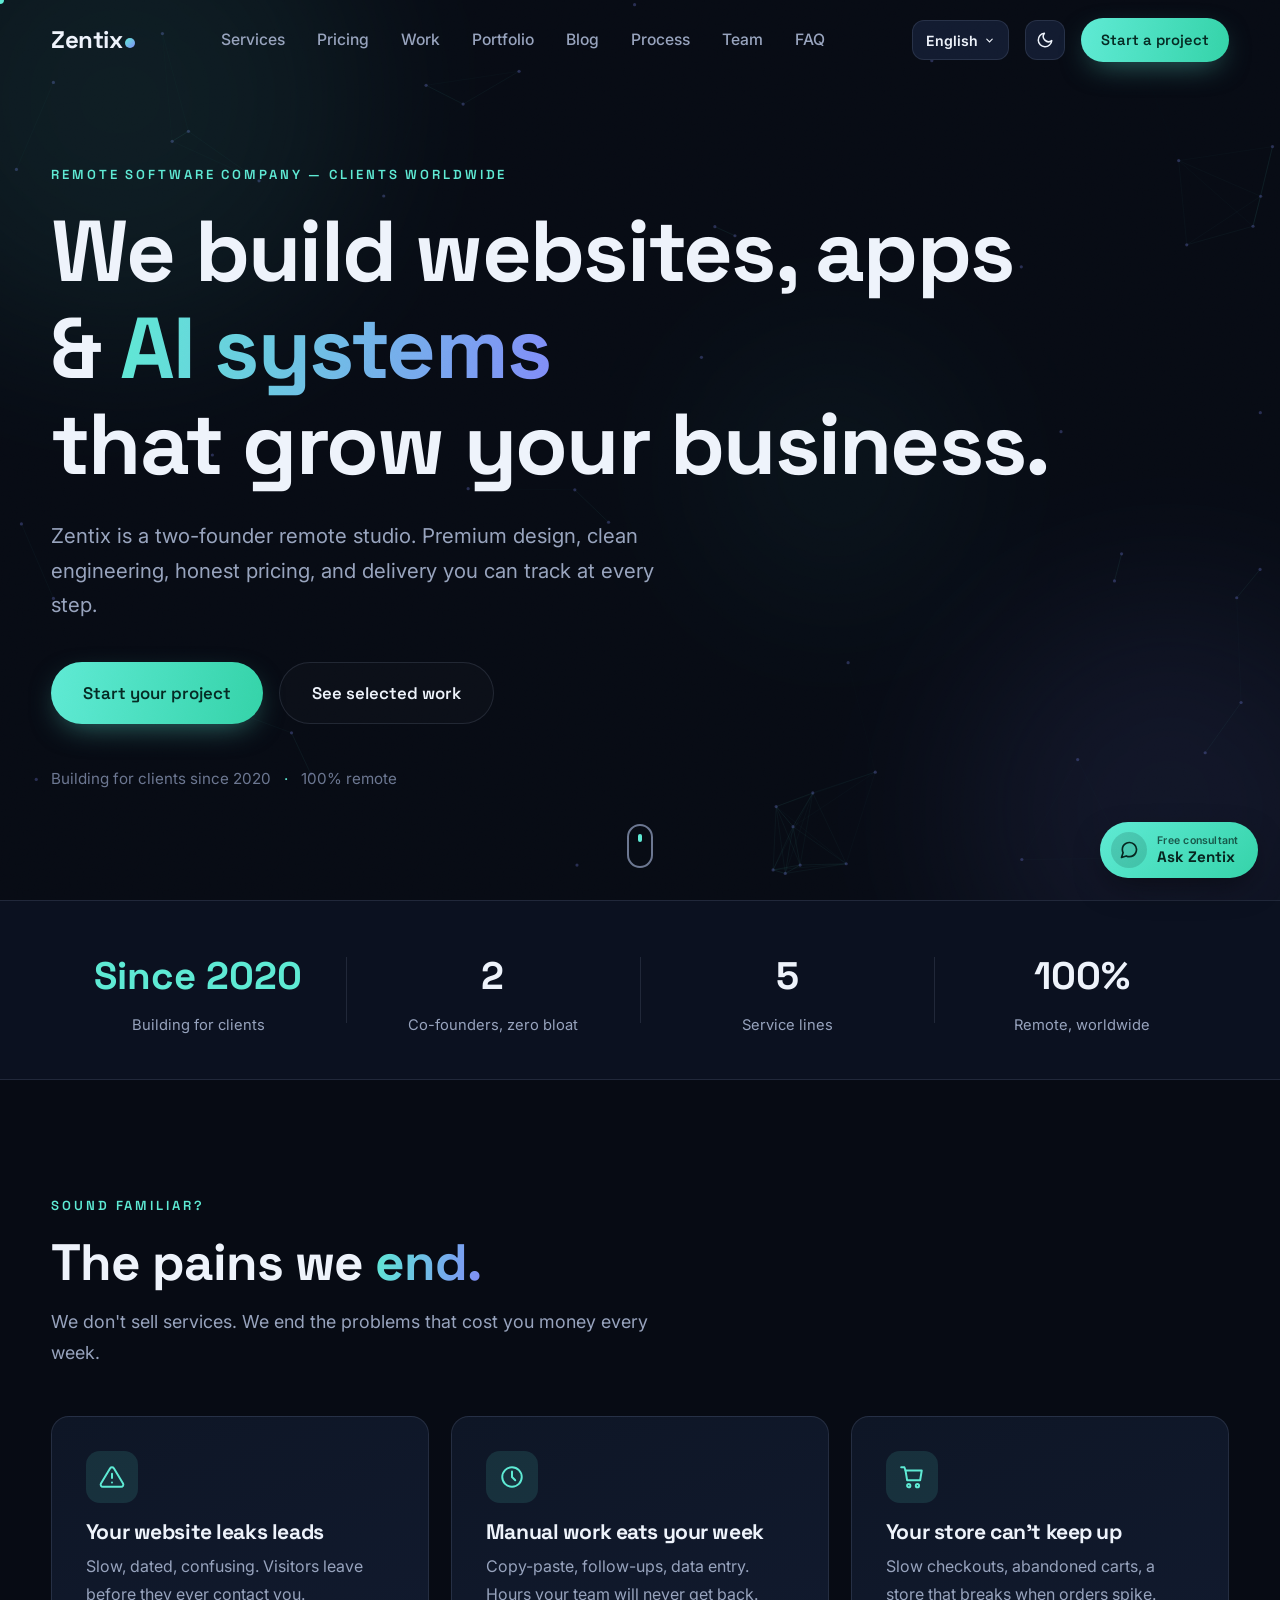
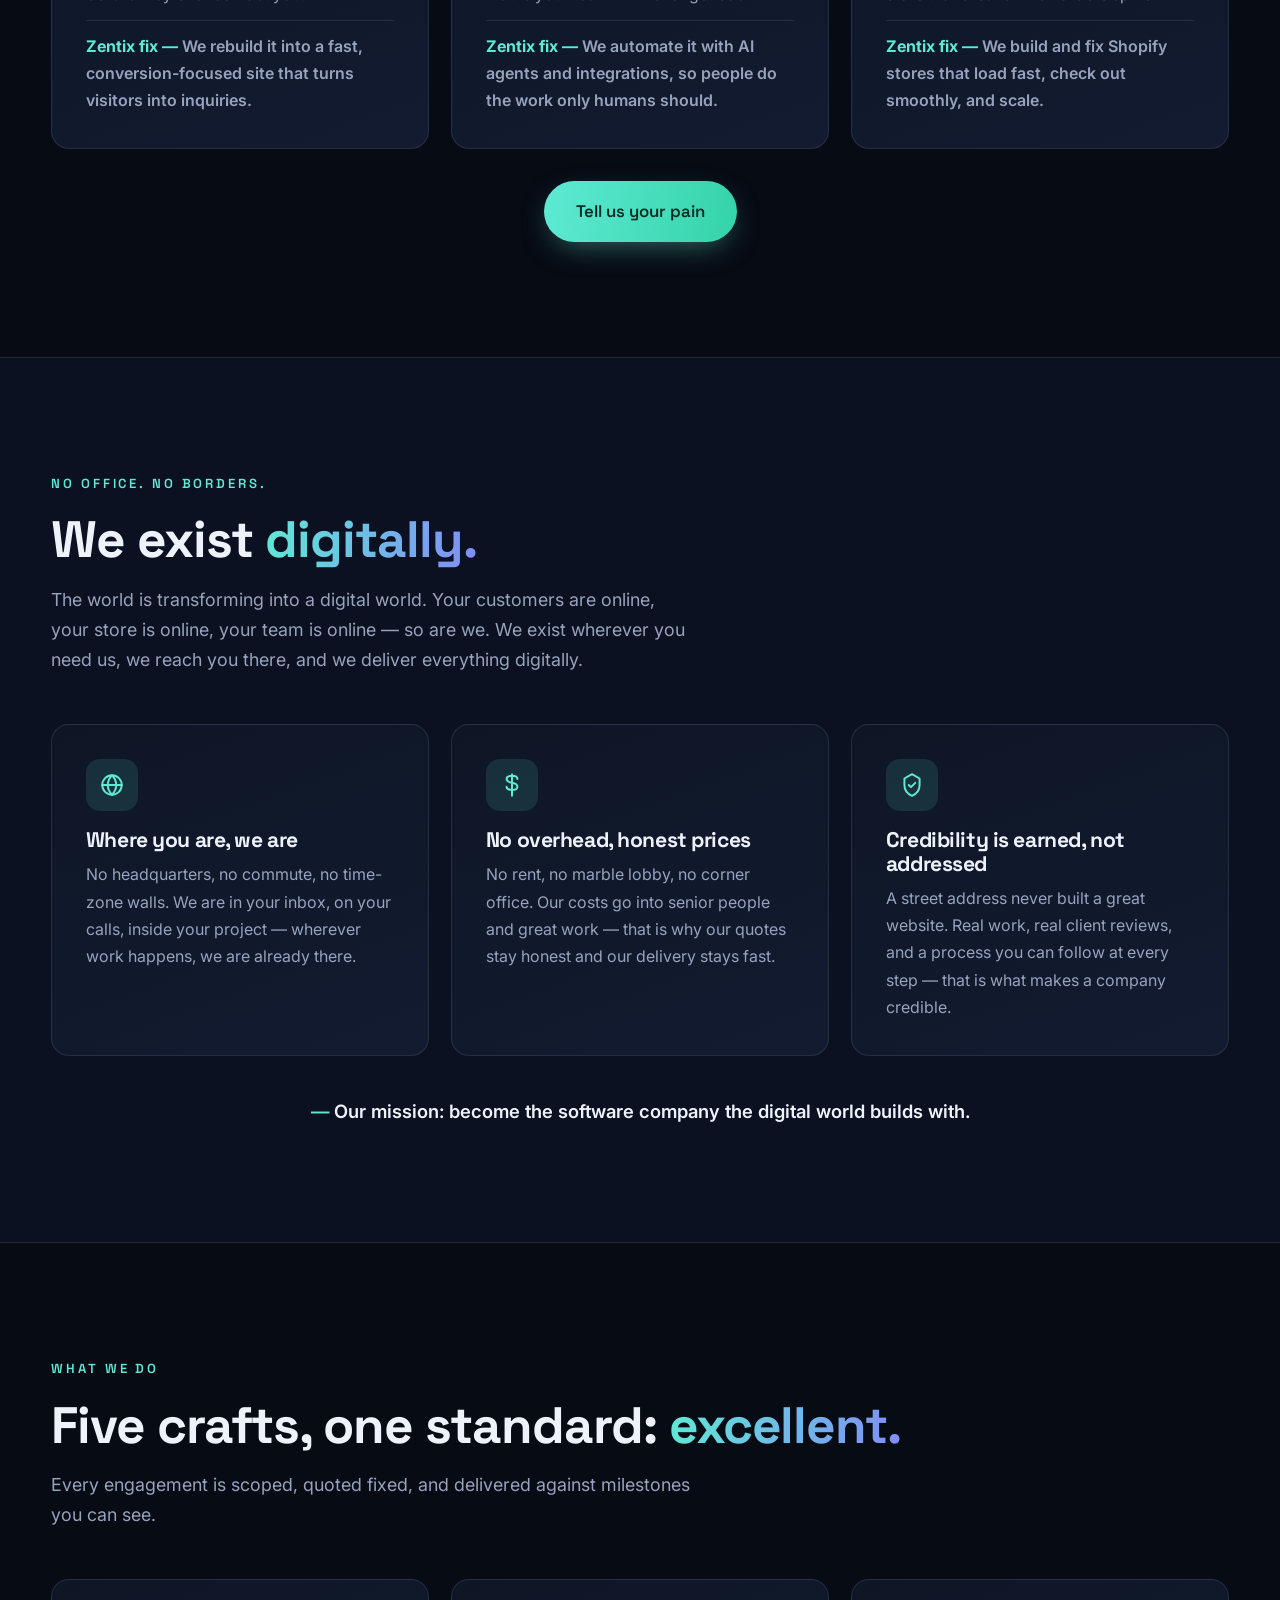
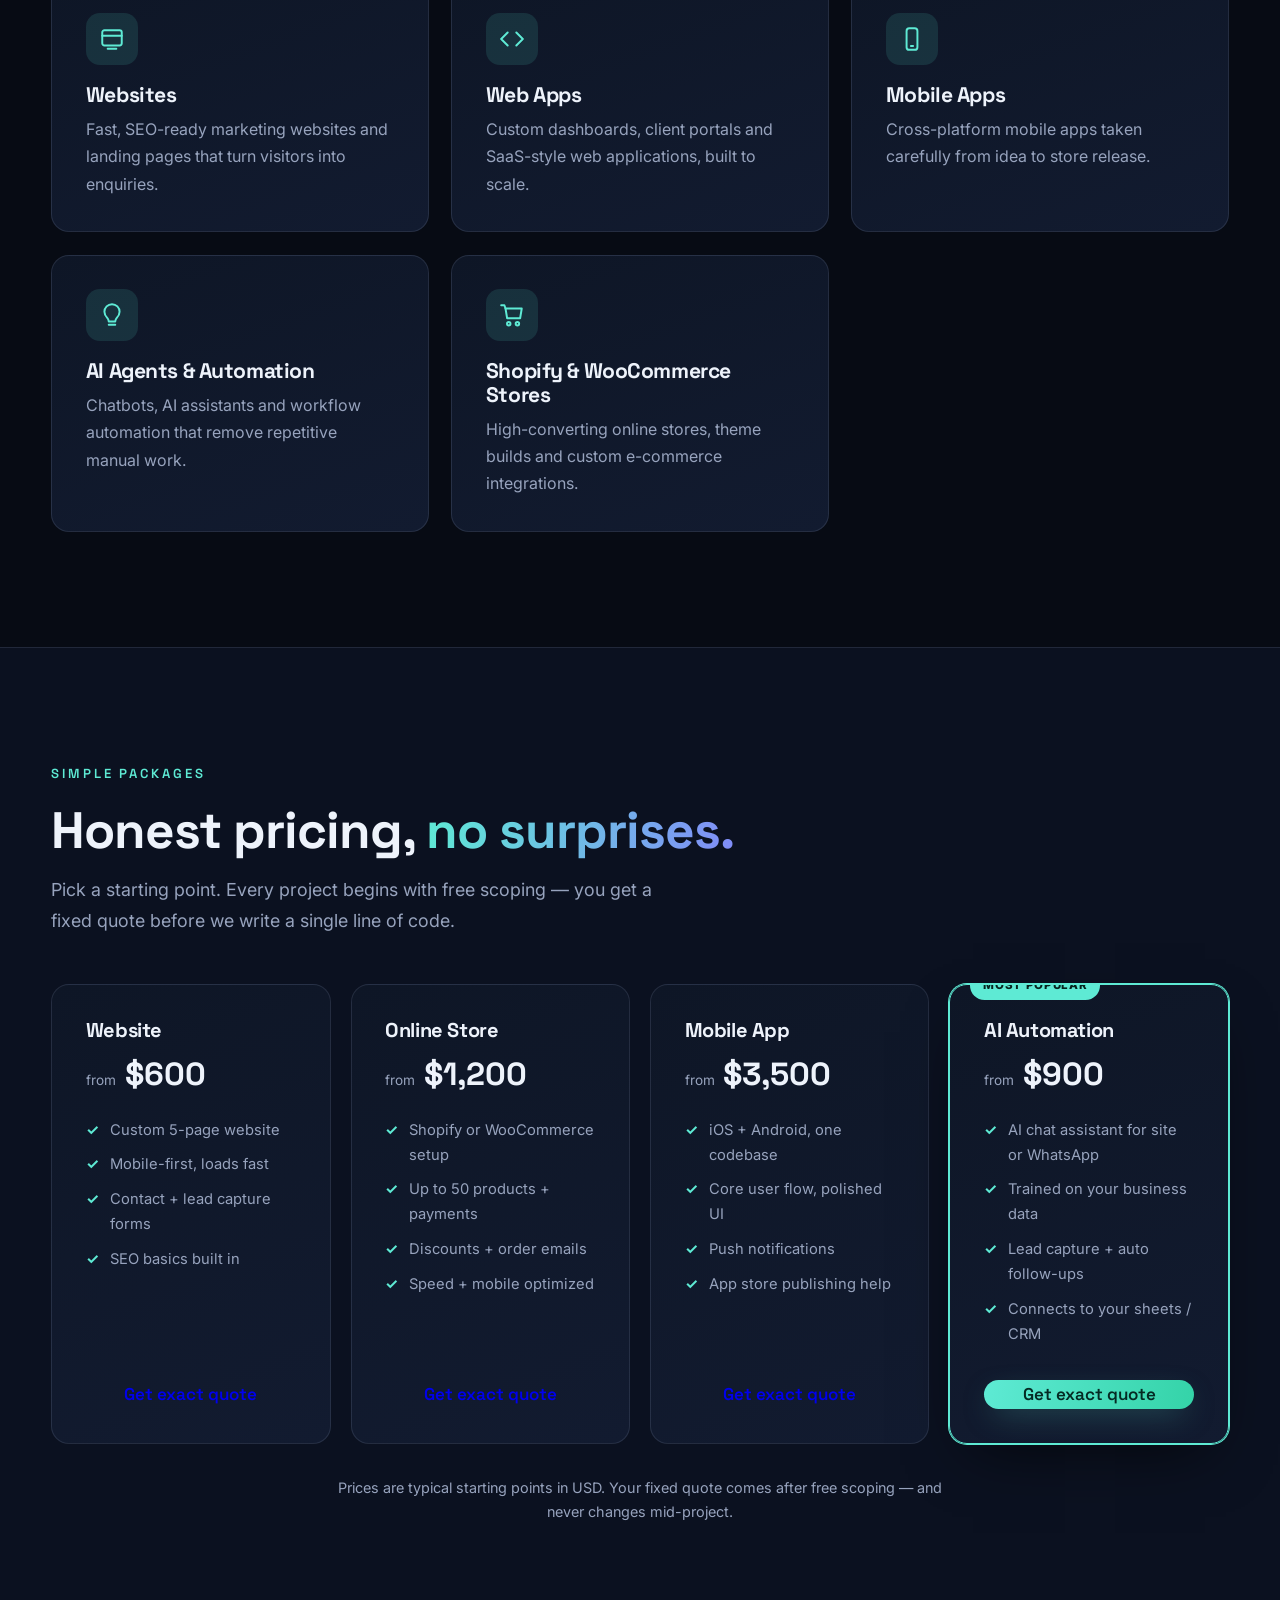
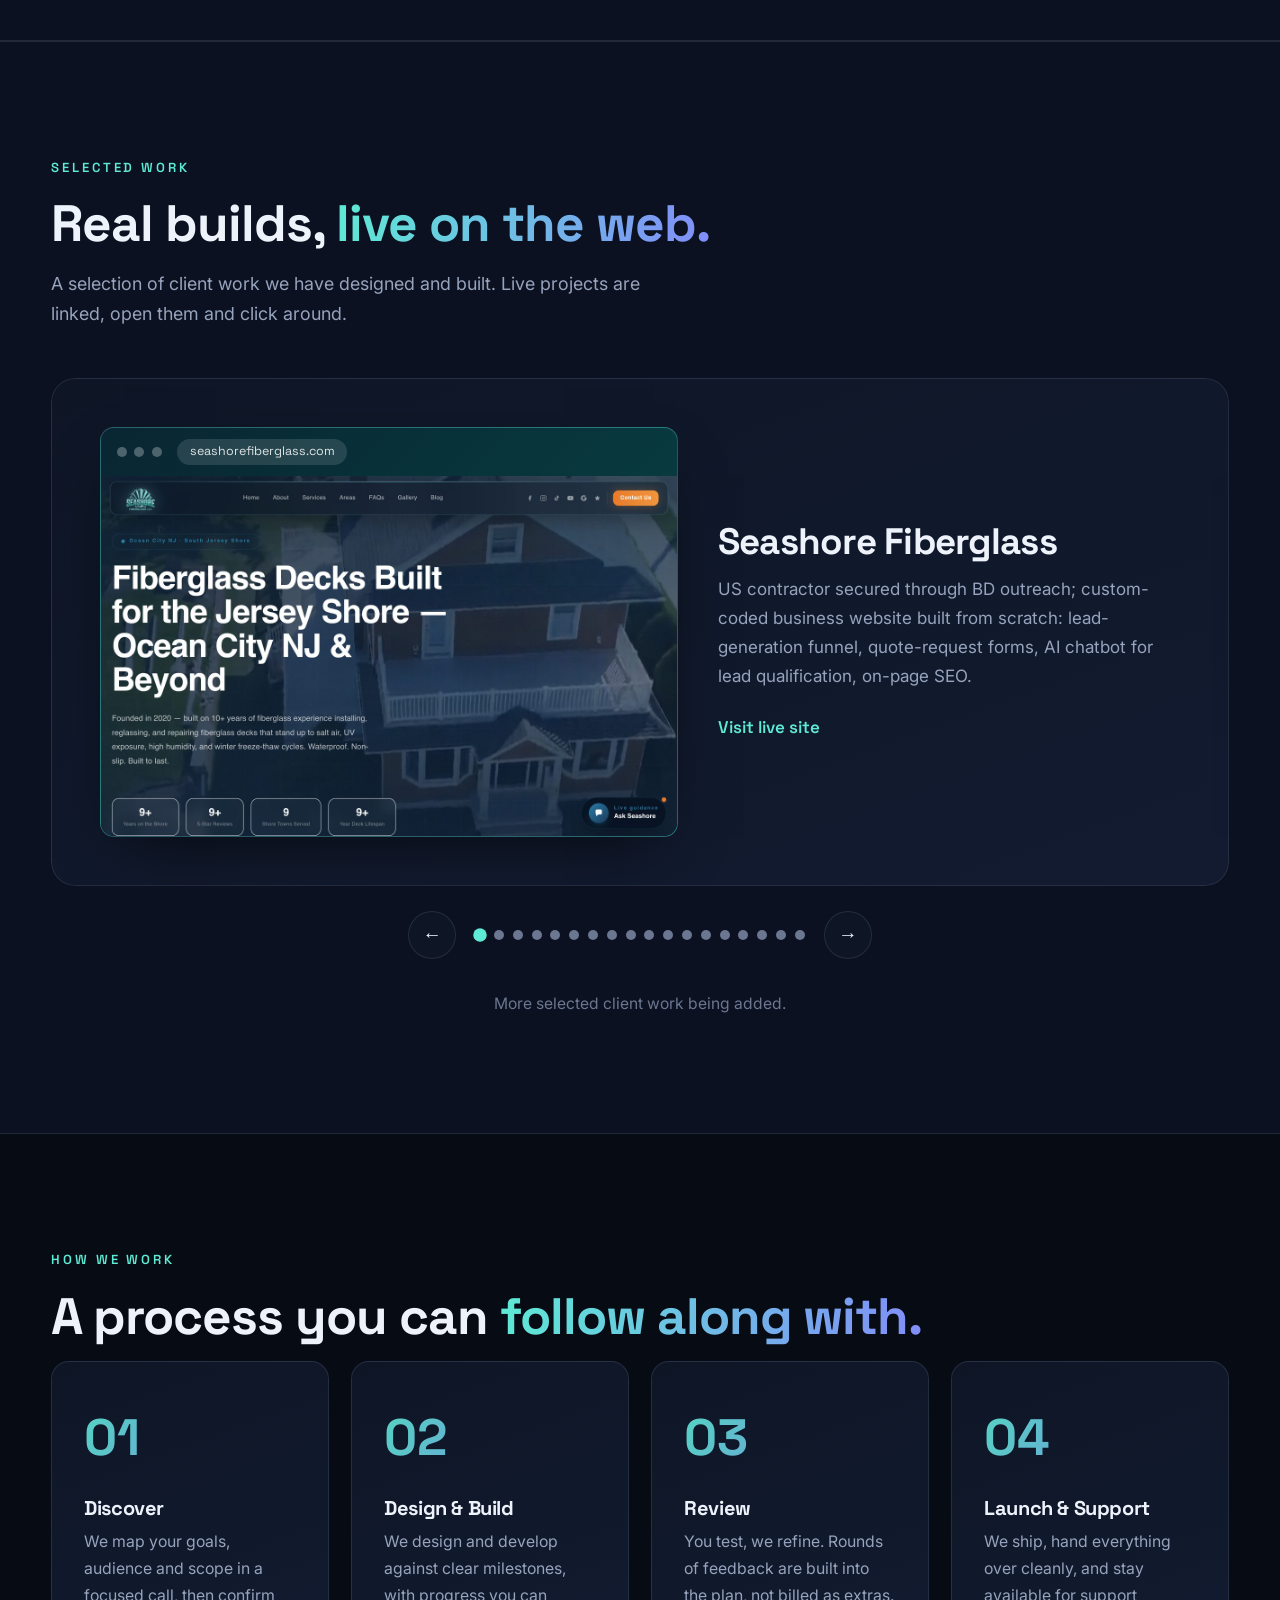
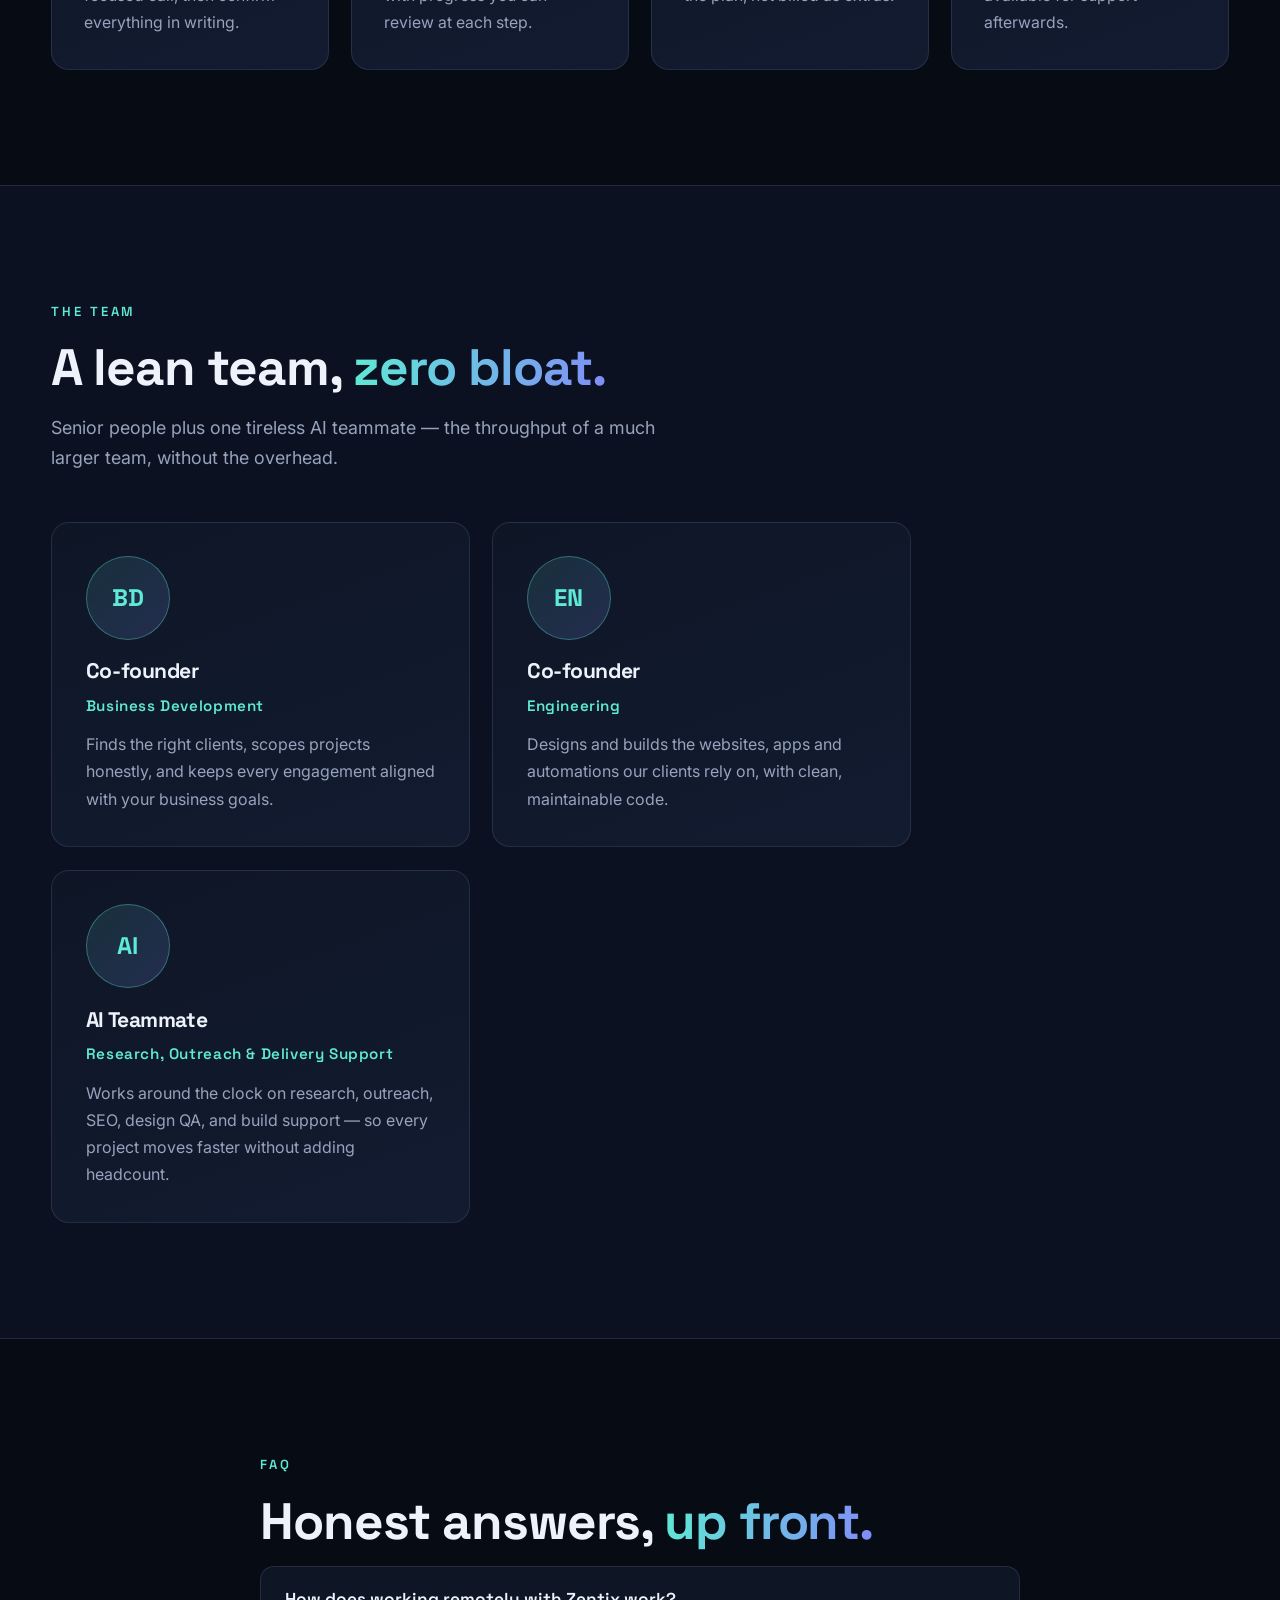
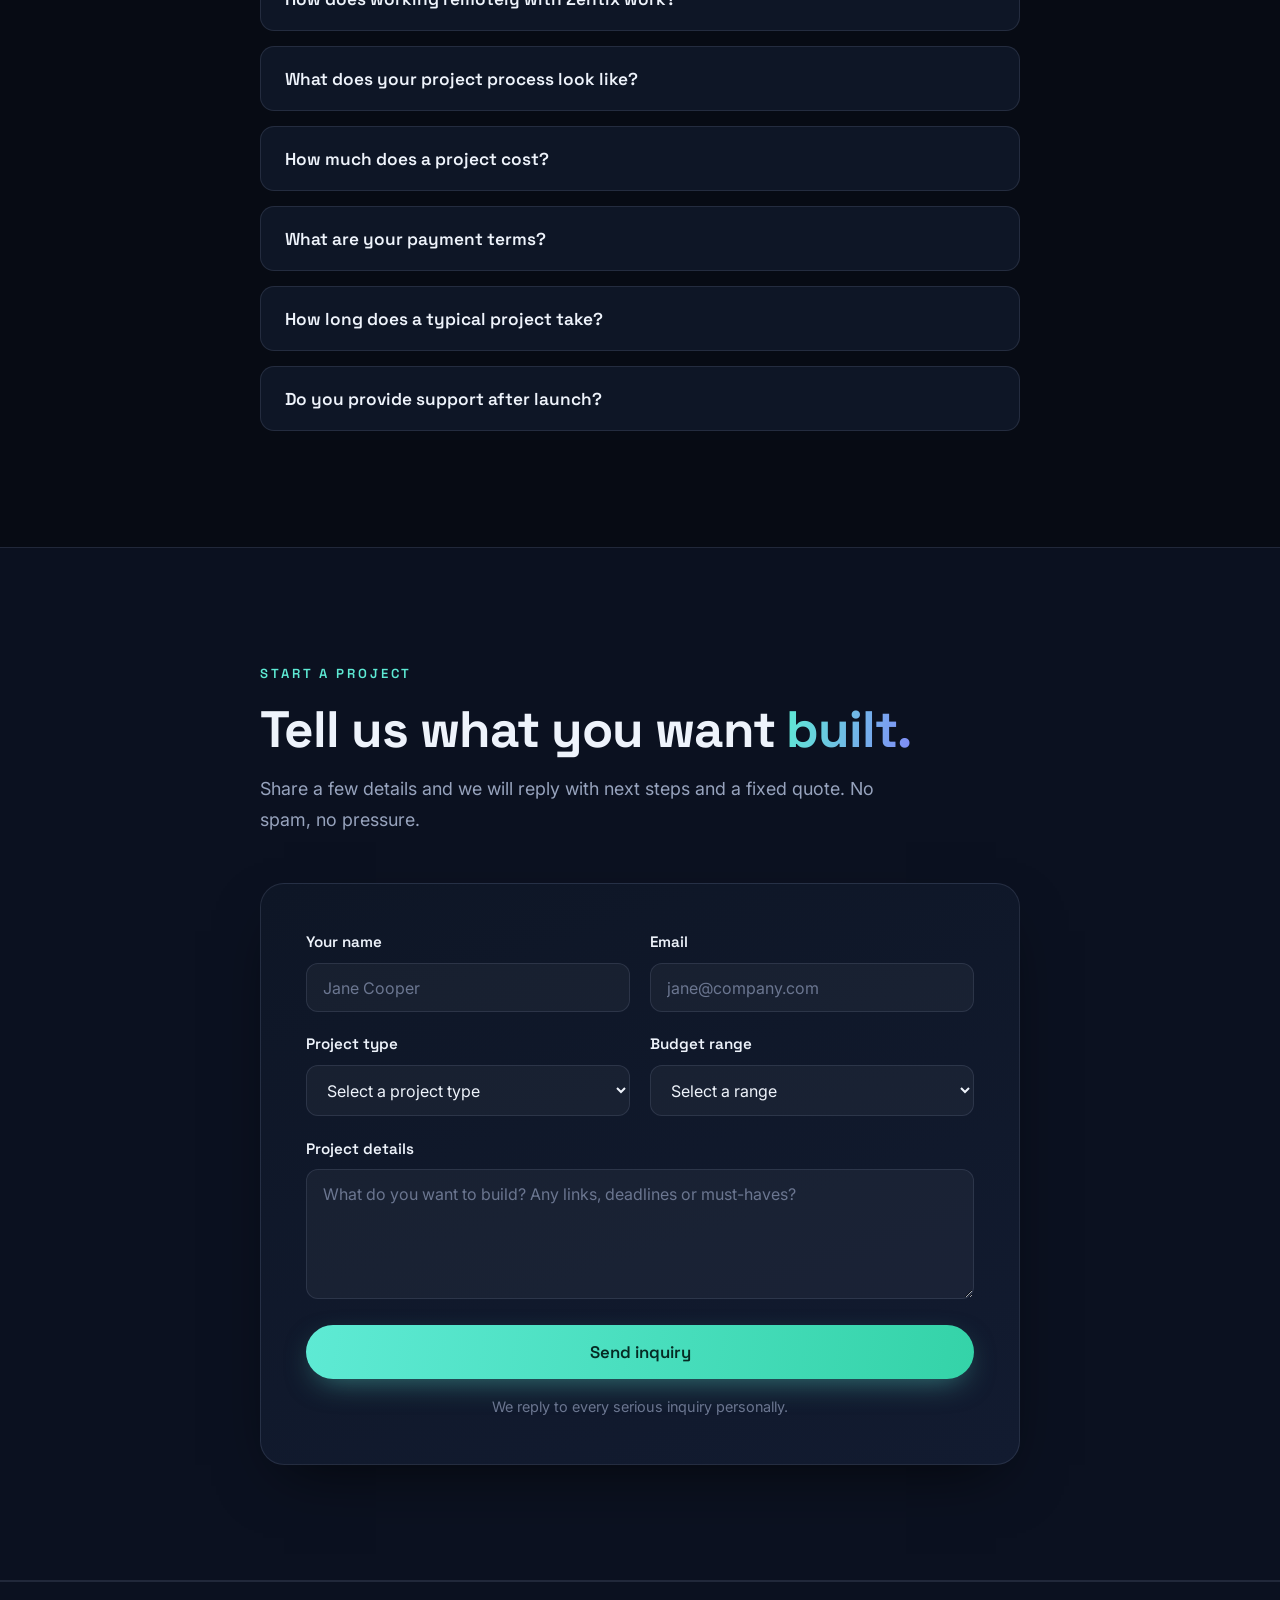
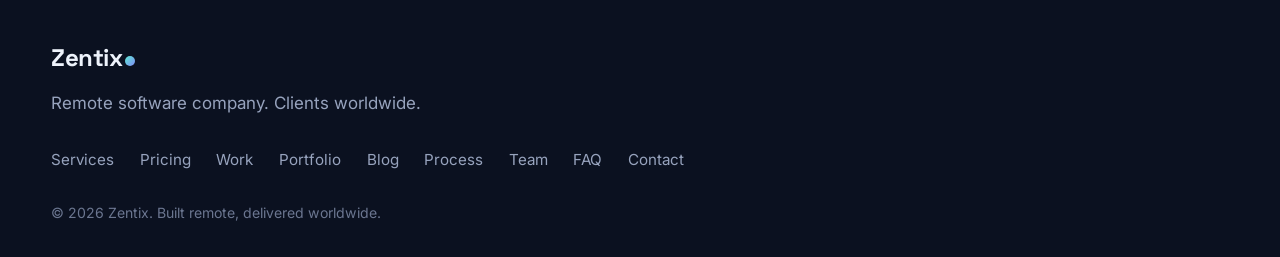
==== commit eaaee4fa: "park ar/ur languages for now" ====
--- a/index.html
+++ b/index.html
@@ -722,7 +722,7 @@
     </div>
   </footer>
 
-  <script src="i18n.js?v=4" defer></script>
+  <script src="i18n.js?v=5" defer></script>
   <script src="chatbot.js?v=4" defer></script>
   <script src="script.js" defer></script>
 
--- a/styles.css
+++ b/styles.css
@@ -1,3 +1,4 @@
+@import url('https://fonts.googleapis.com/css2?family=IBM+Plex+Sans+Arabic:wght@400;500;600;700&display=swap');
 /* ============ ZENTIX — custom agency theme ============ */
 :root {
   --ease: cubic-bezier(.16,1,.3,1); /* signature easing, winners use one curve everywhere */
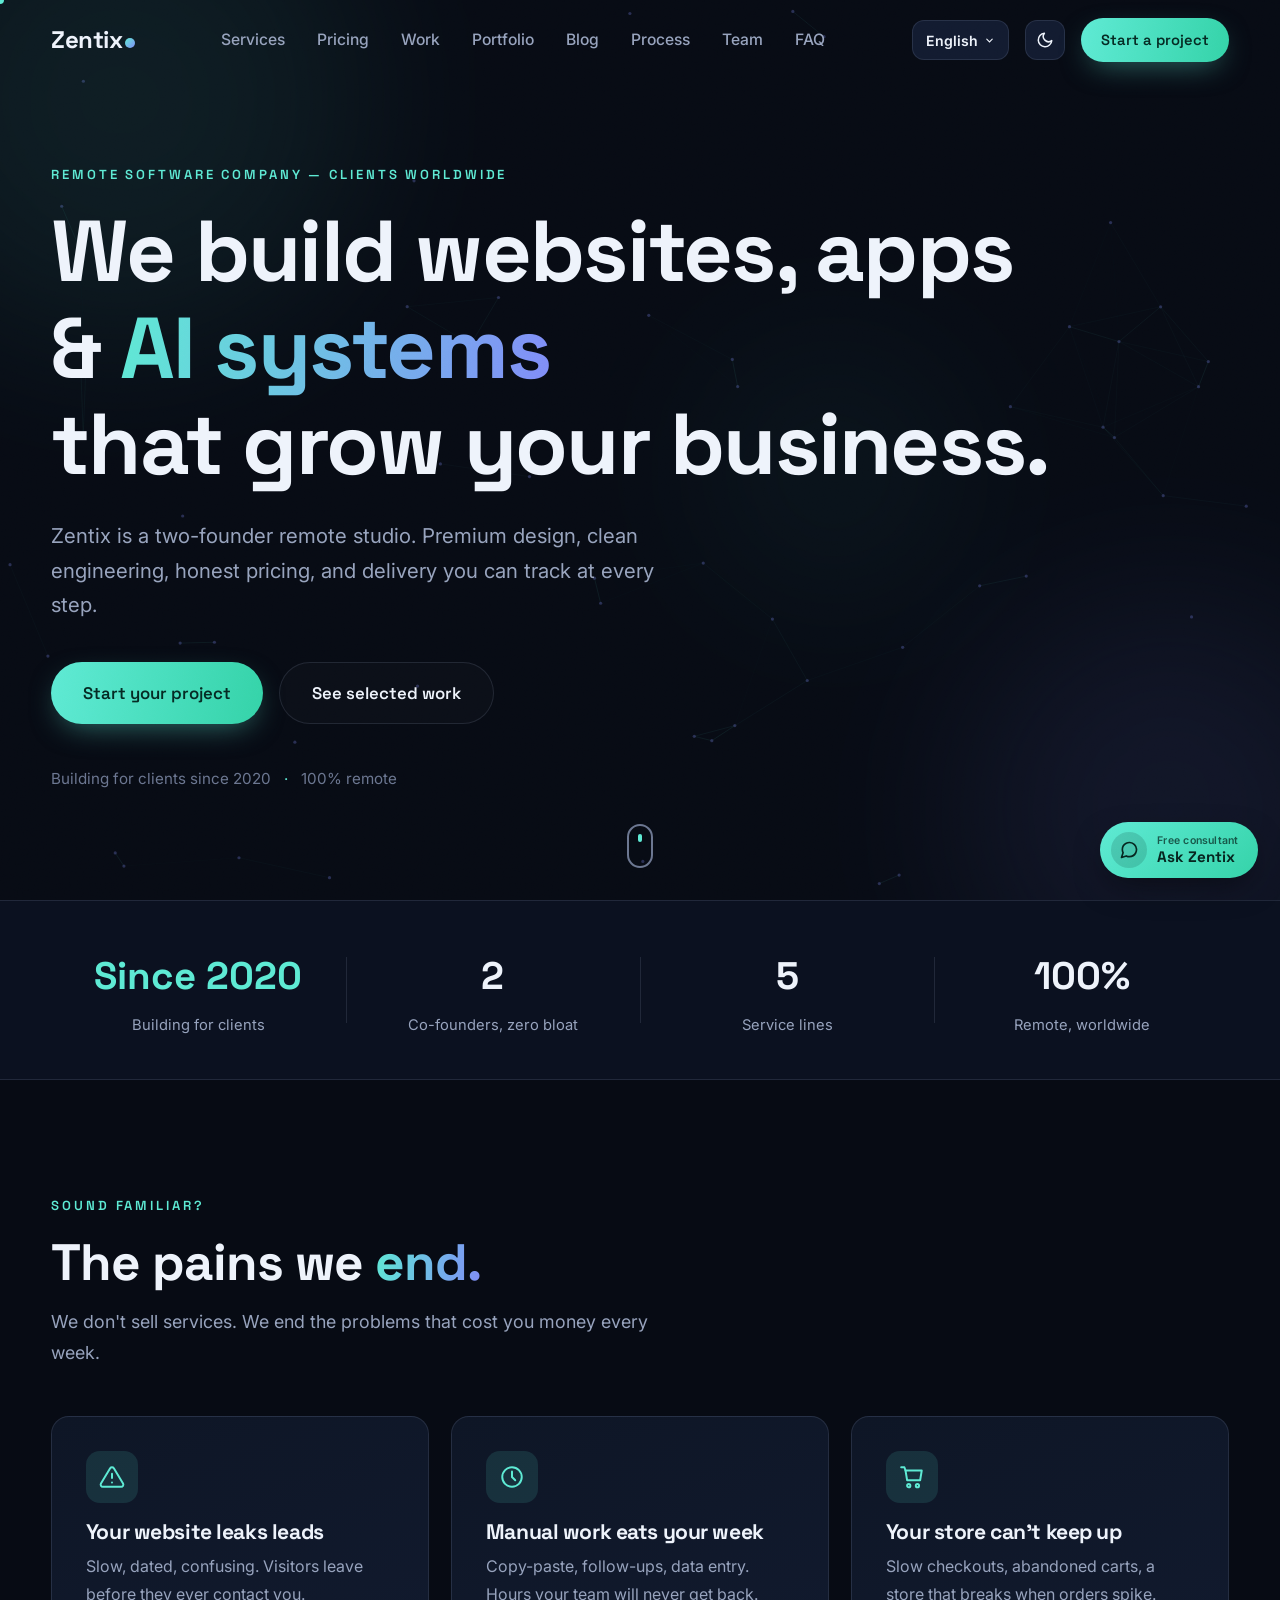
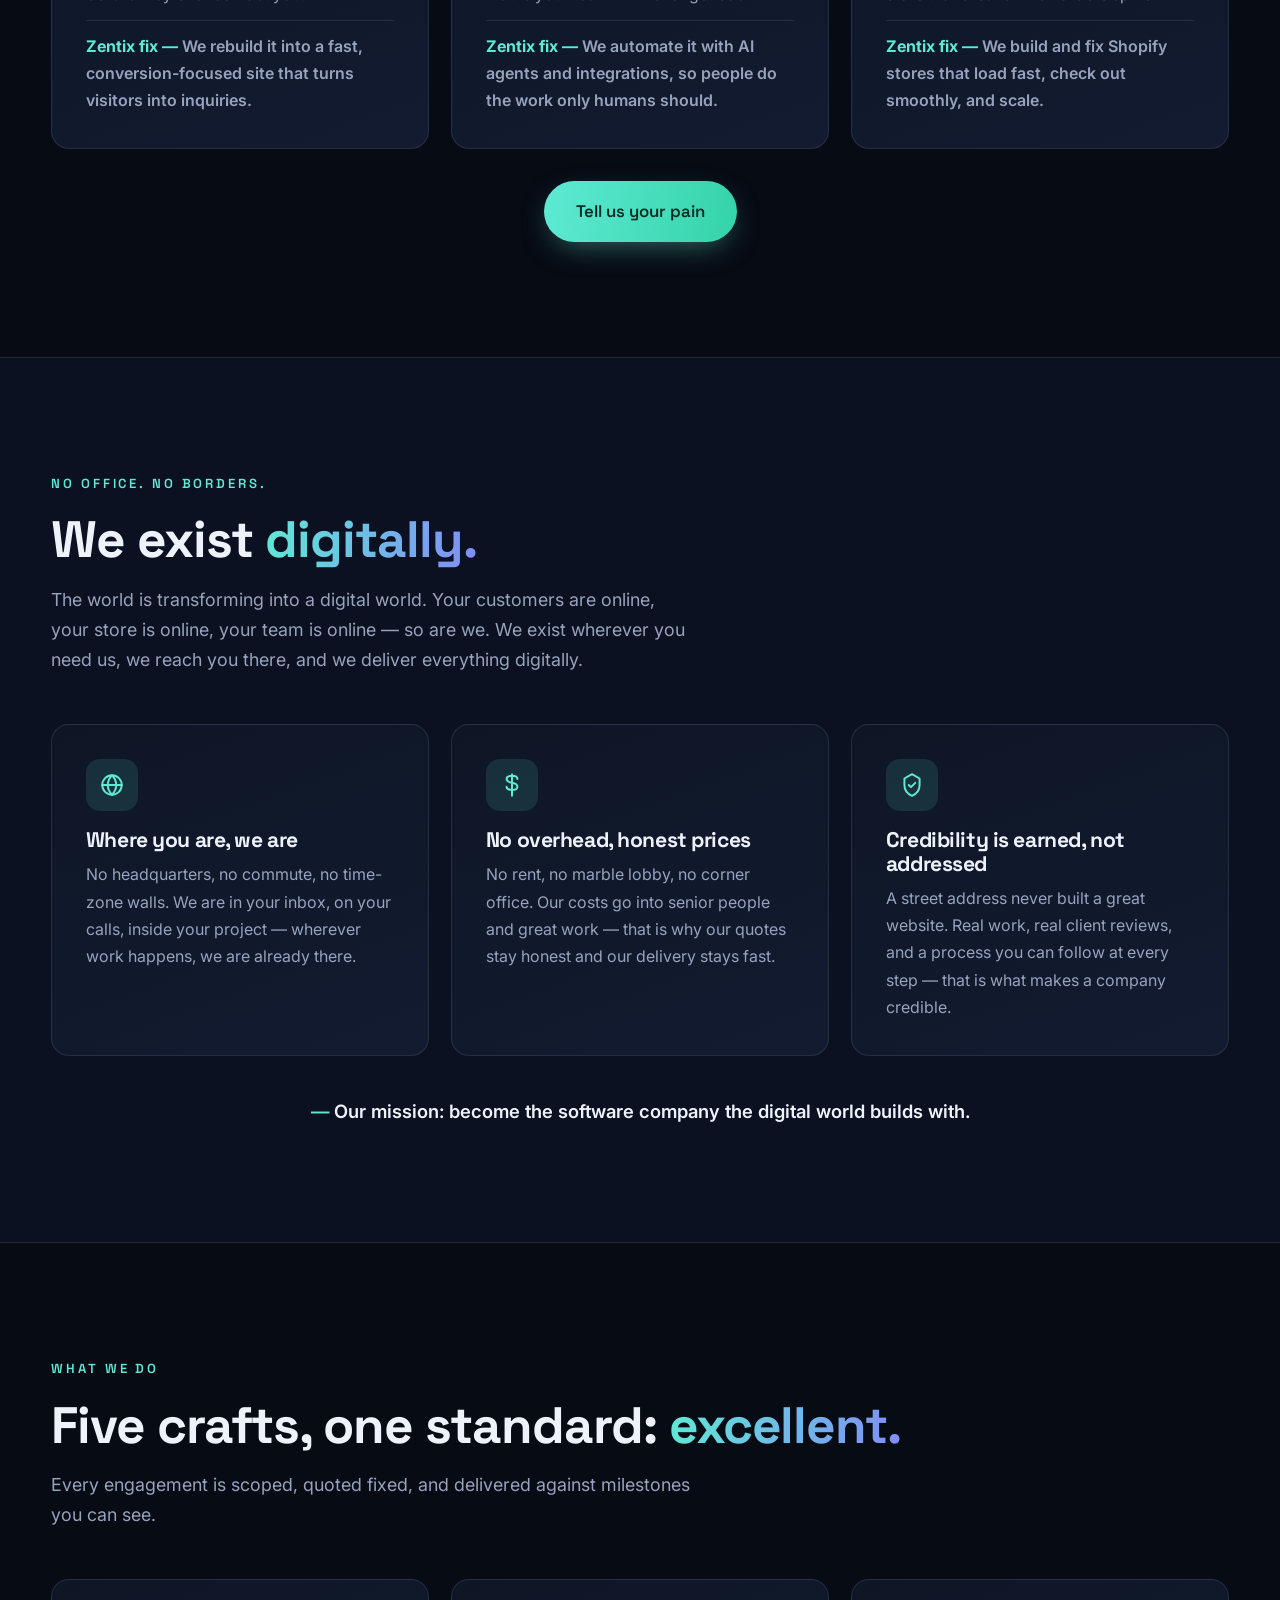
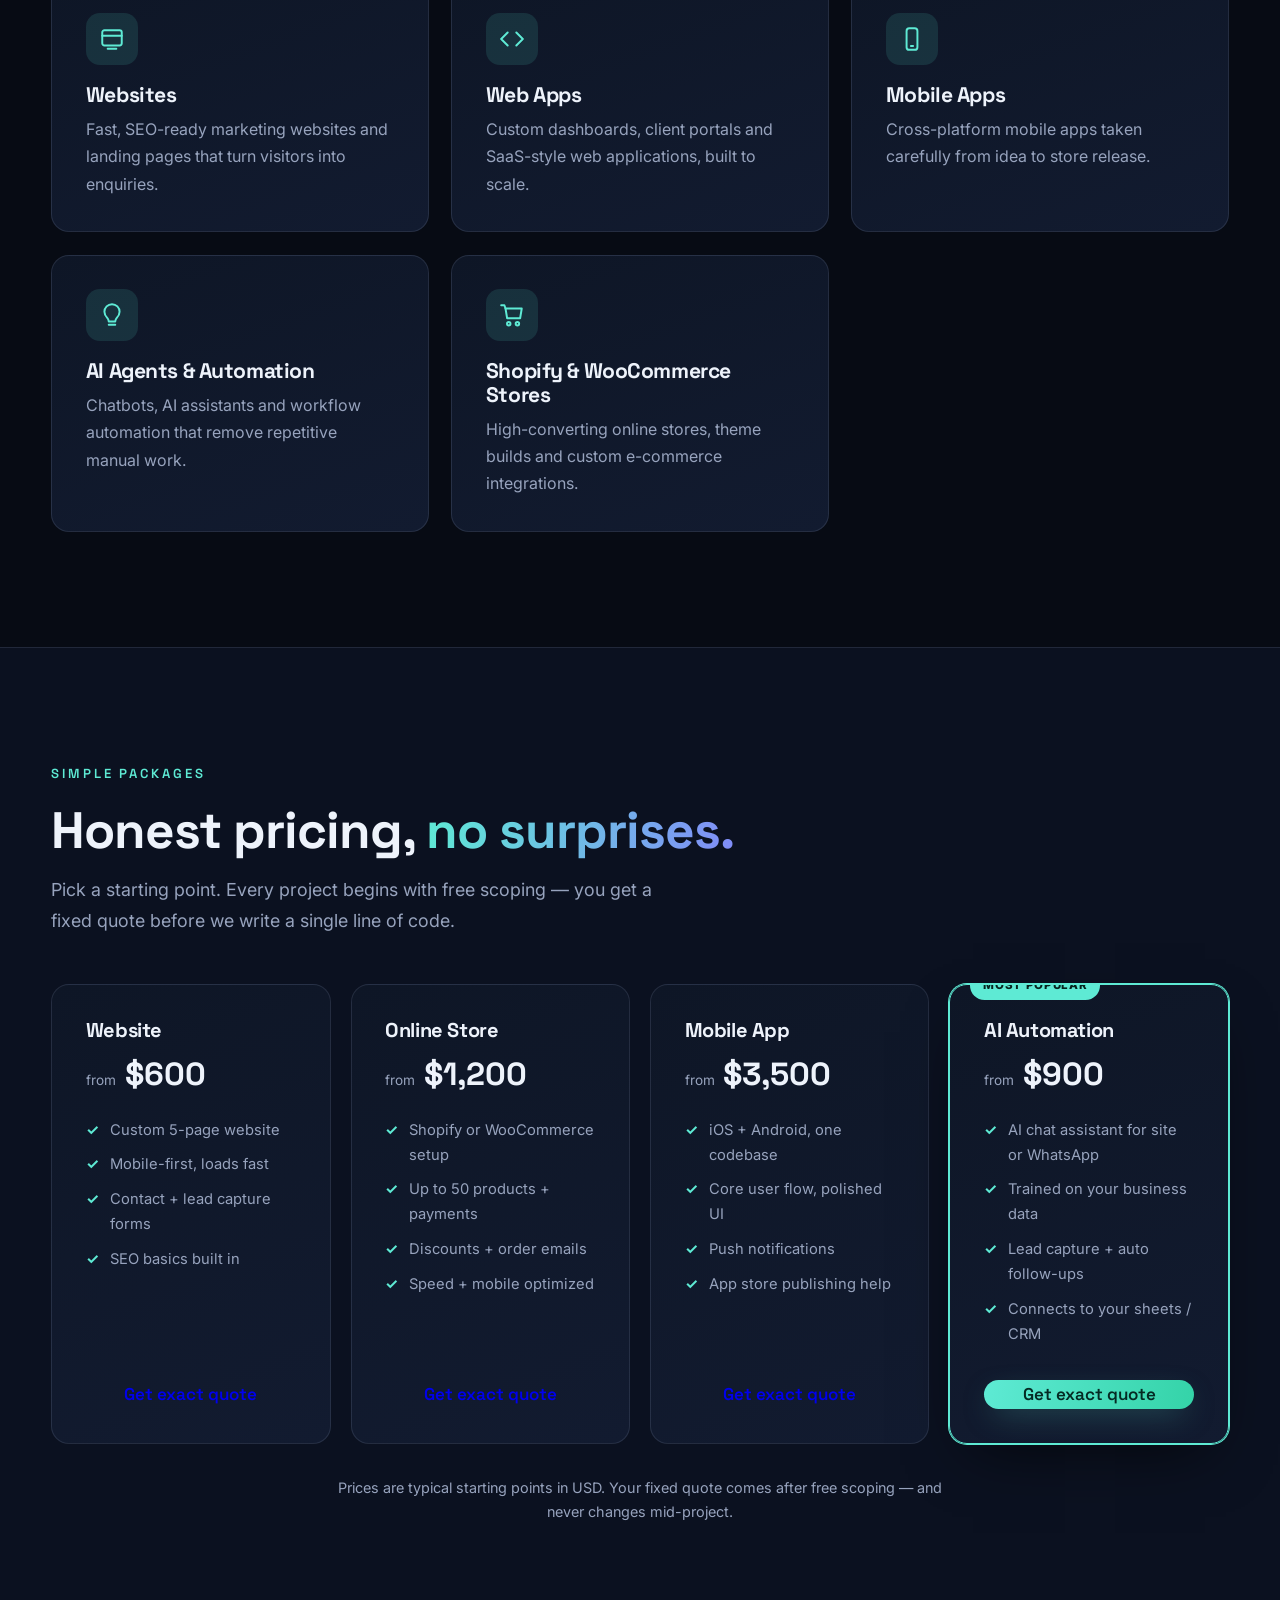
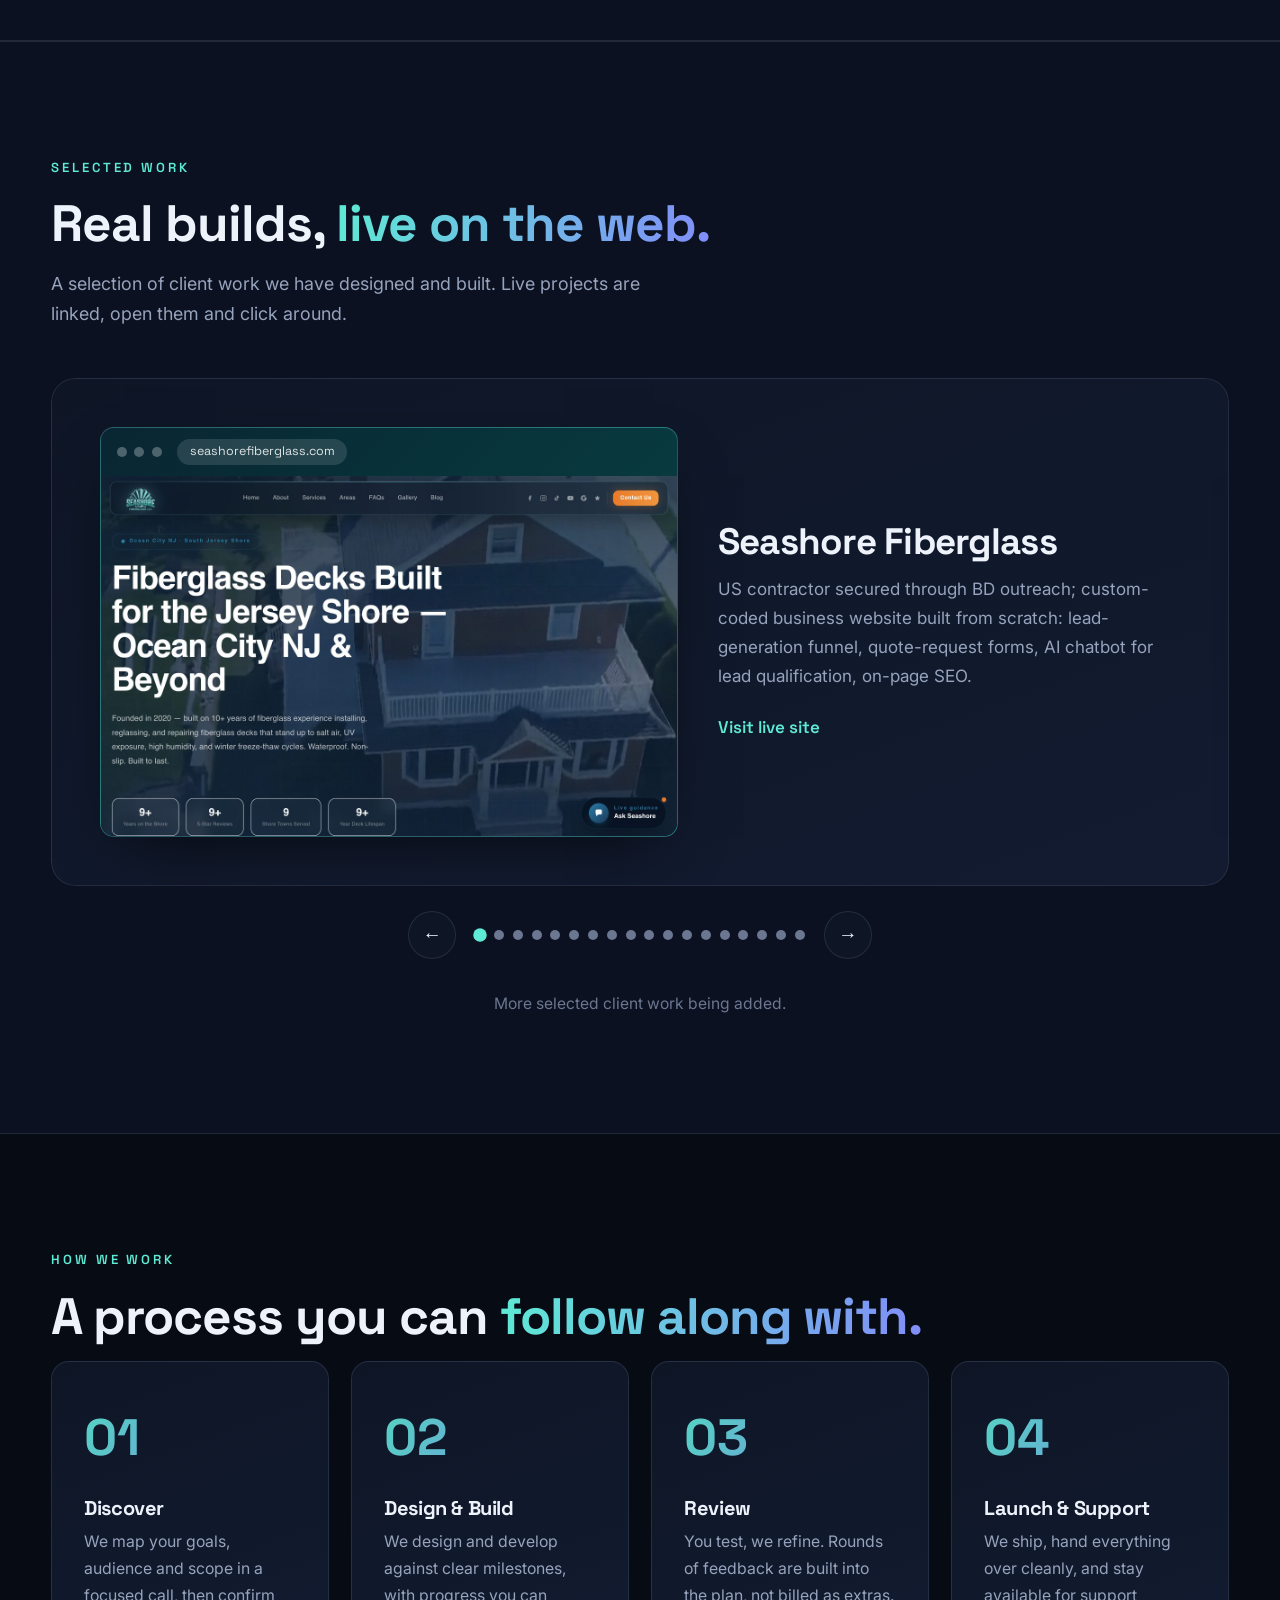
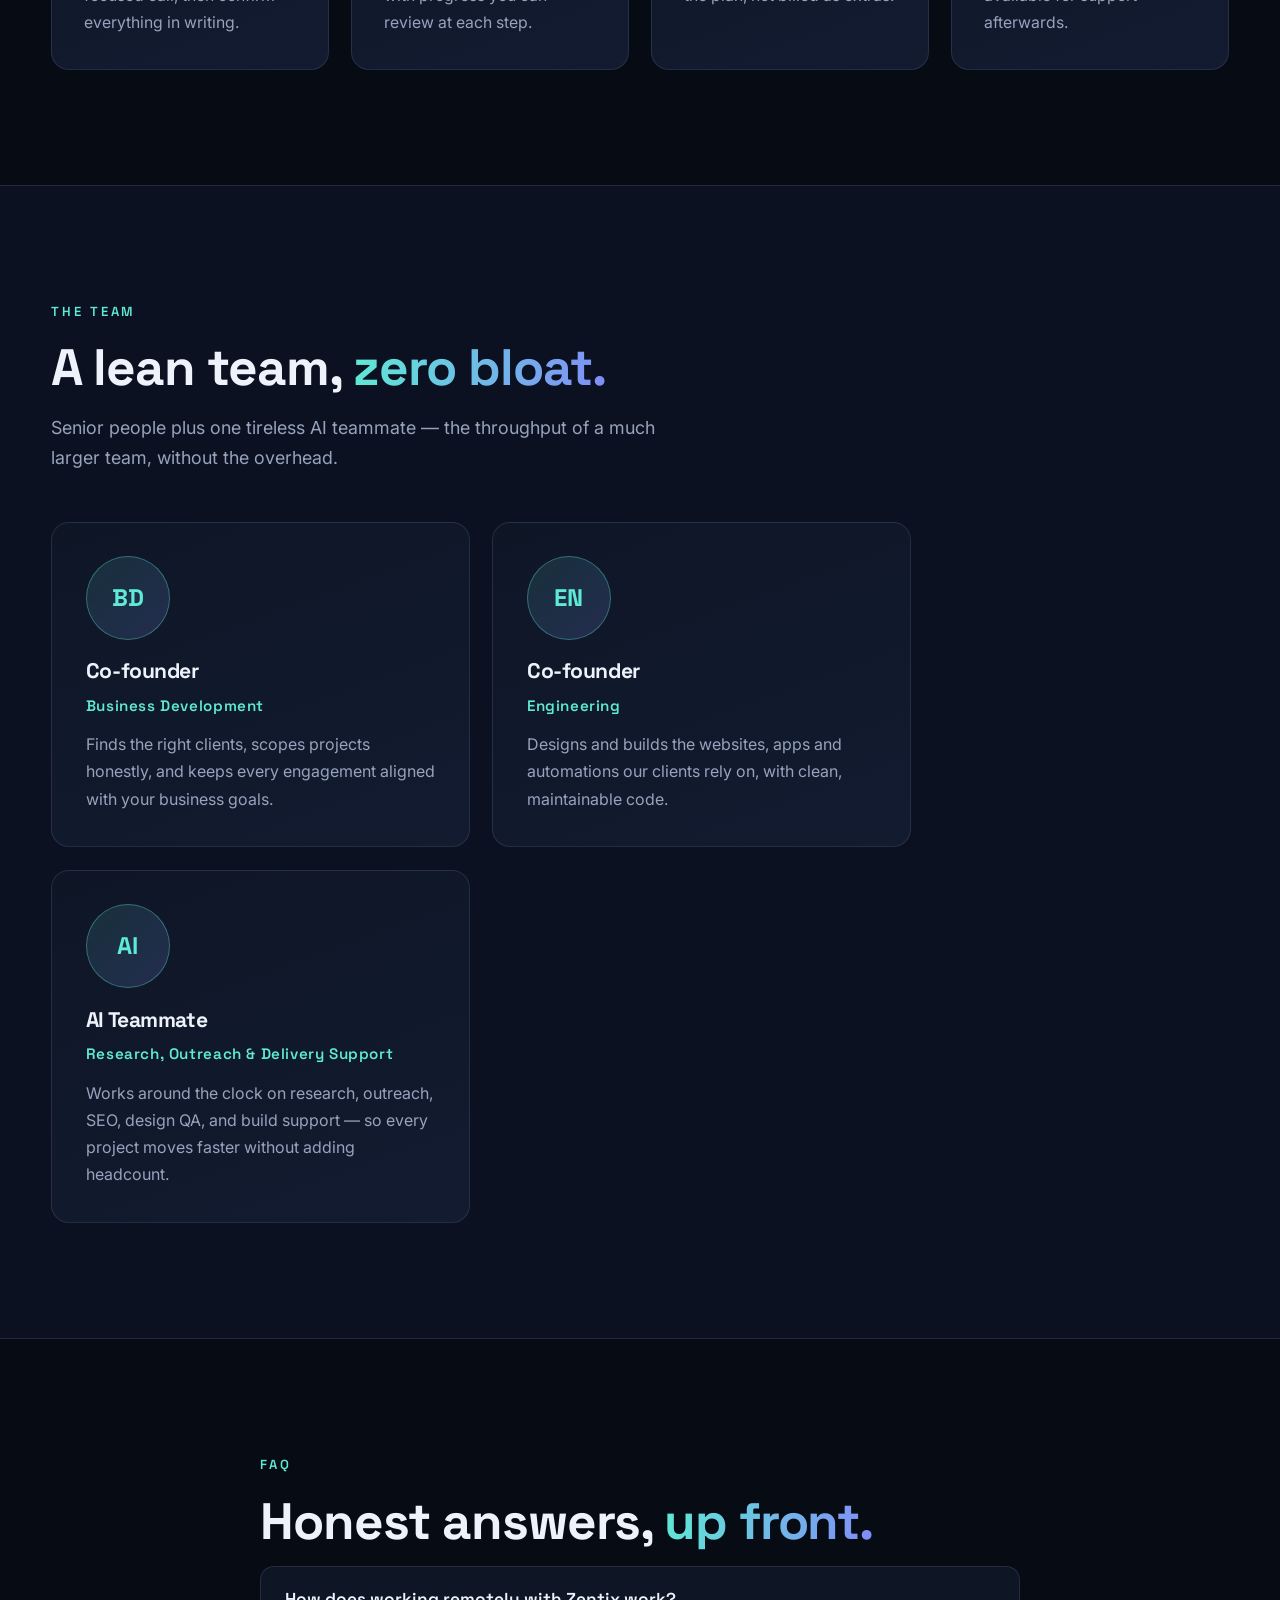
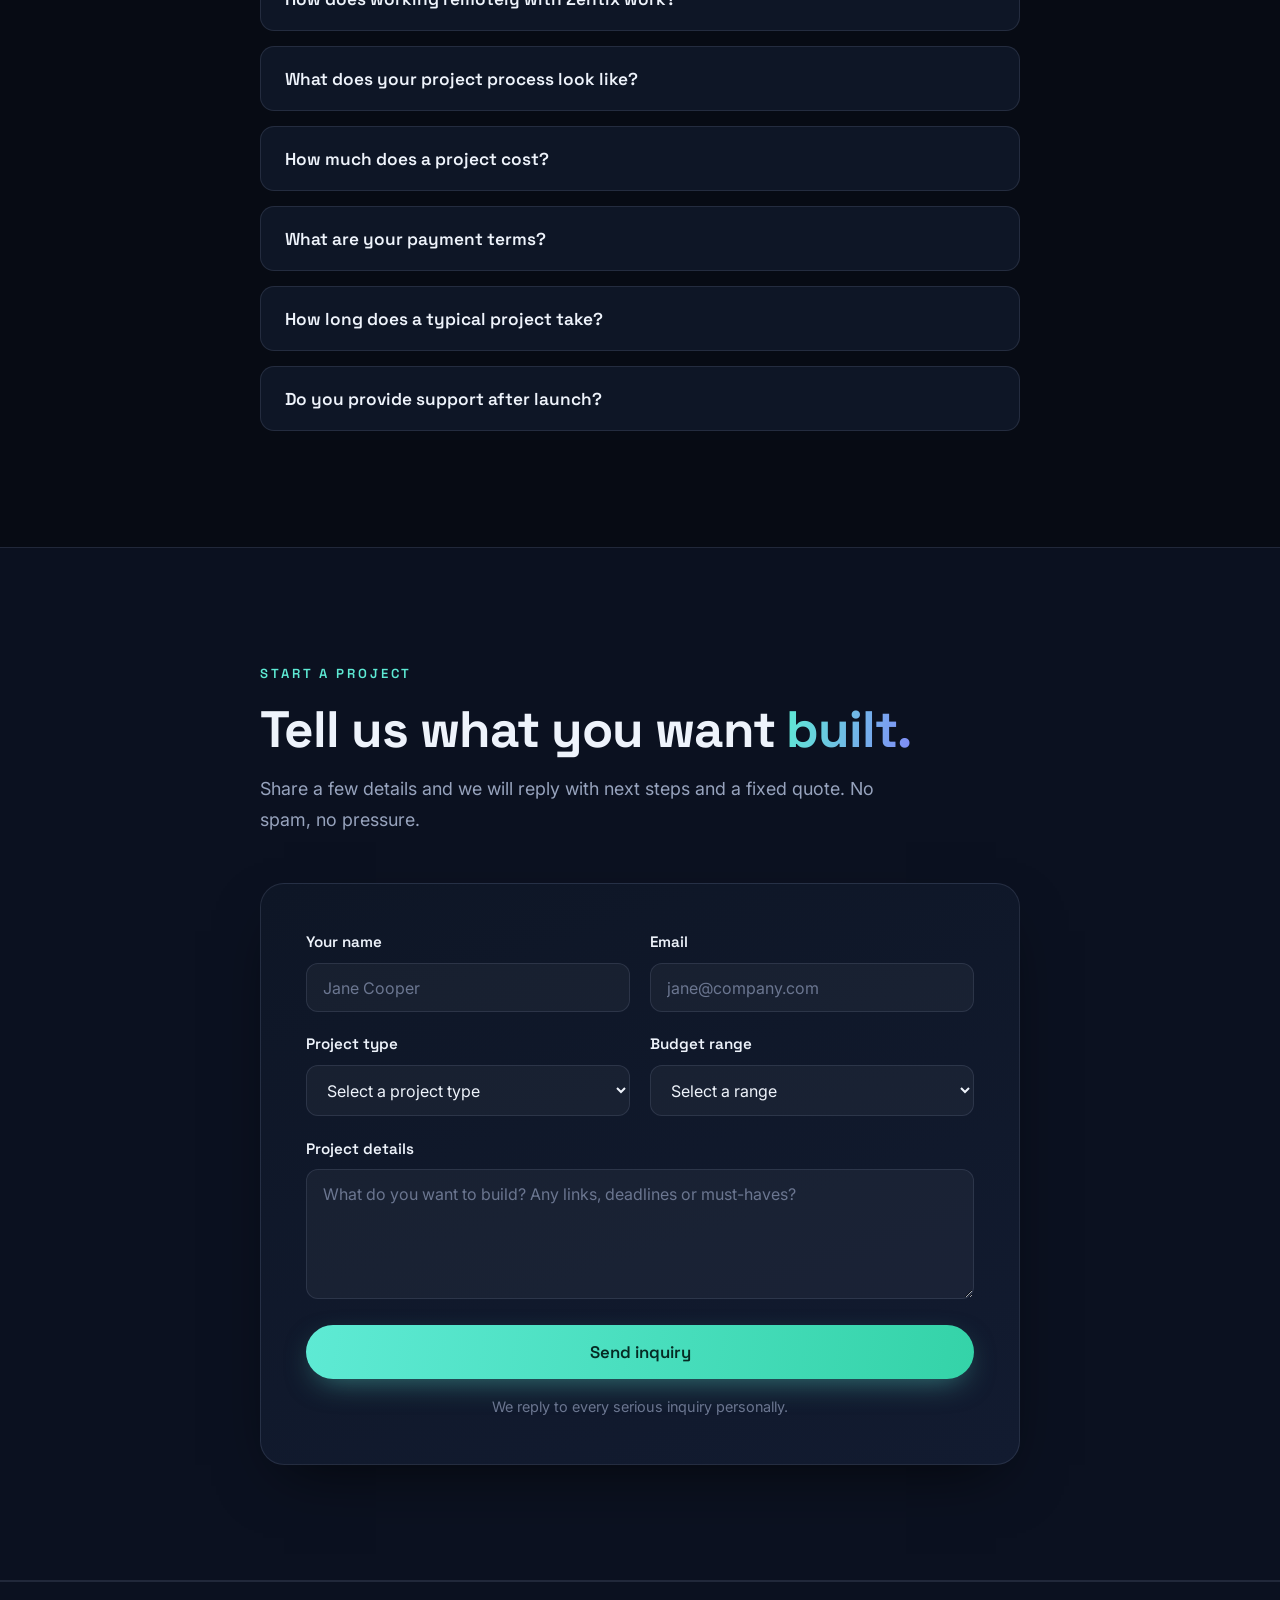
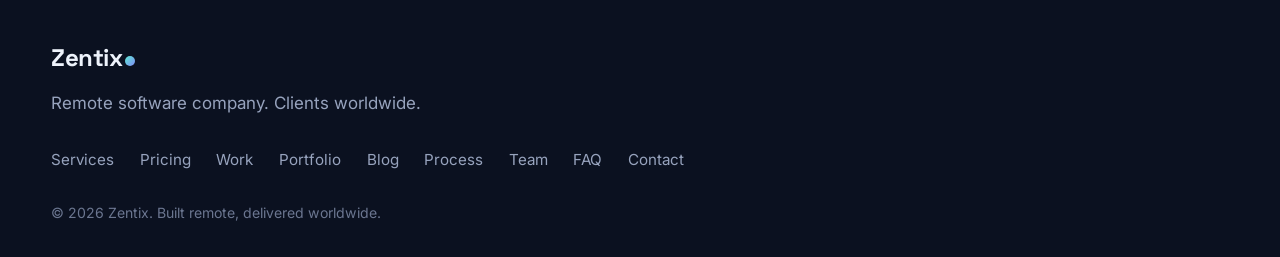
==== commit b4c7613b: "primary inbox -> Outlook, activation to Mehmanon" ====
--- a/index.html
+++ b/index.html
@@ -724,7 +724,7 @@
 
   <script src="i18n.js?v=5" defer></script>
   <script src="chatbot.js?v=4" defer></script>
-  <script src="script.js" defer></script>
+  <script src="script.js?v=2" defer></script>
 
   <!-- AI consultant widget -->
   <button class="zc-launcher" id="zcLauncher" data-i18n-aria="z_launcher" aria-label="Open AI consultant" aria-expanded="false">
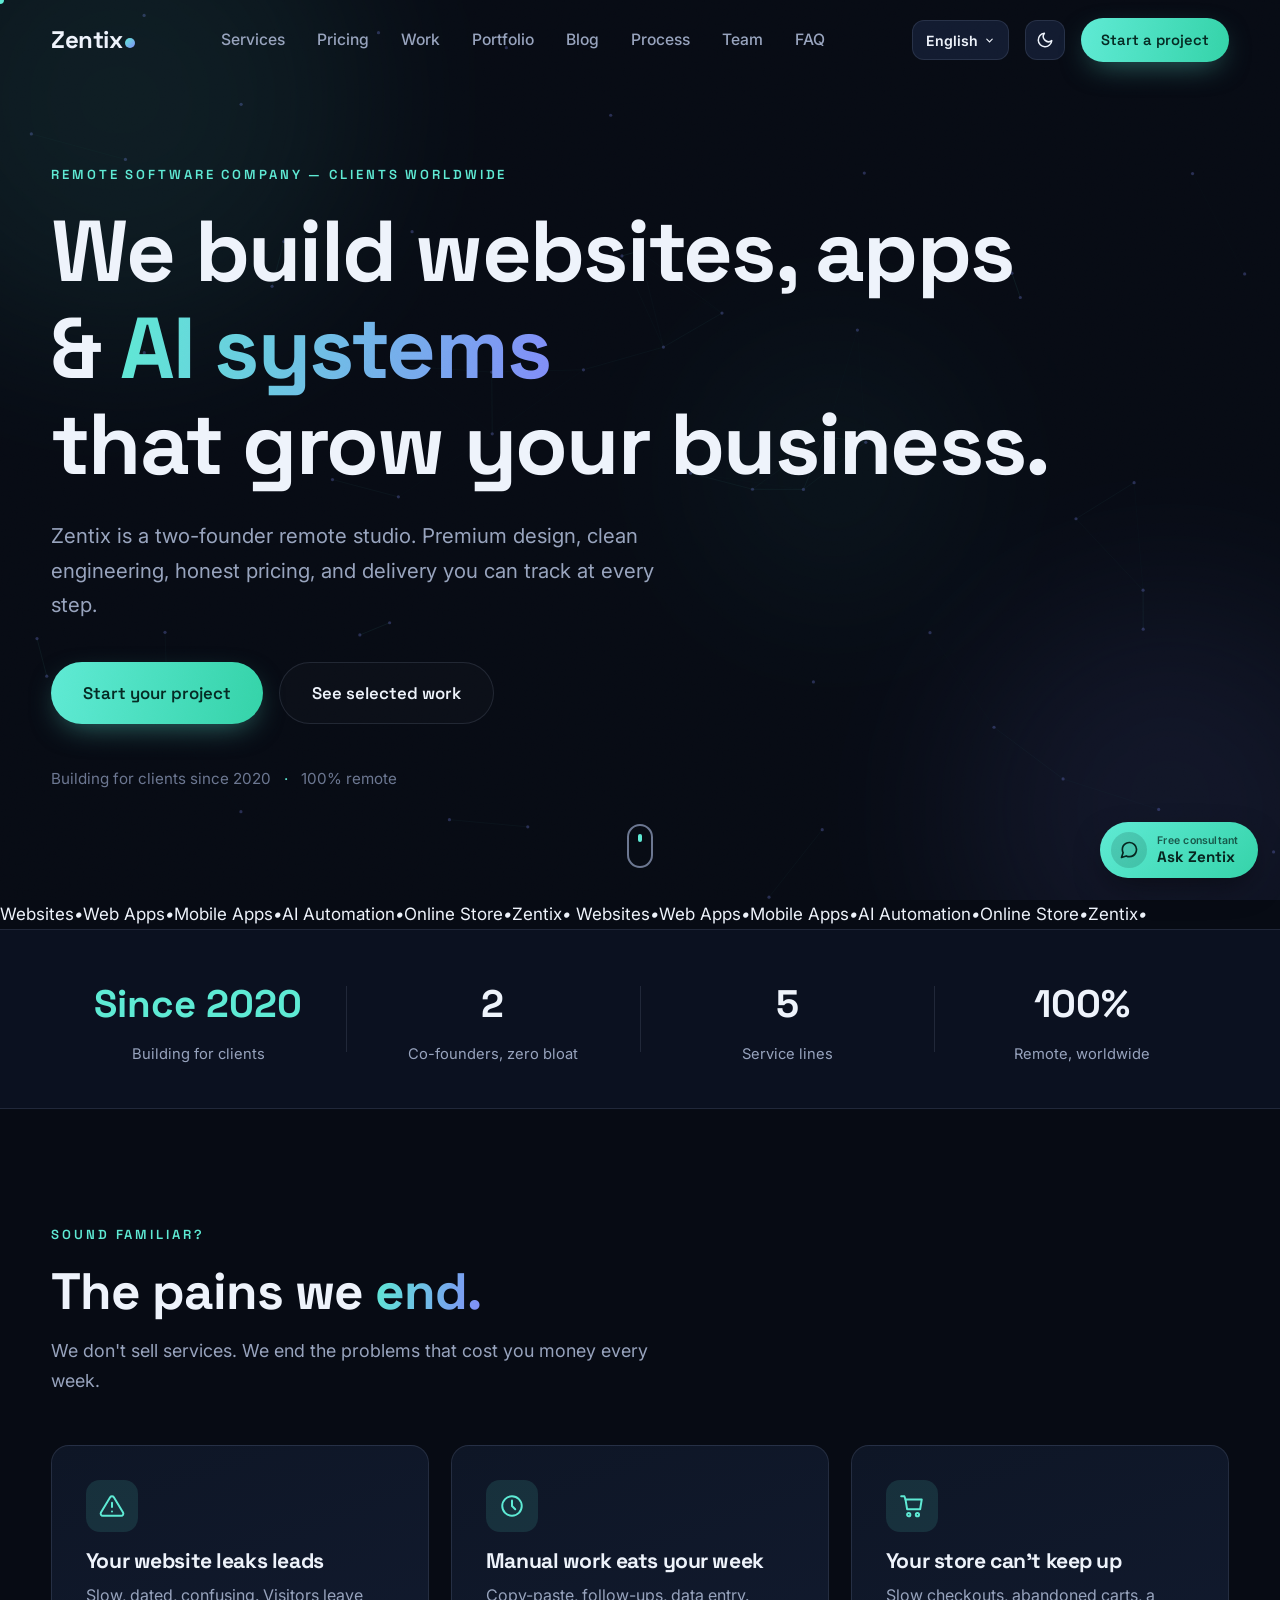
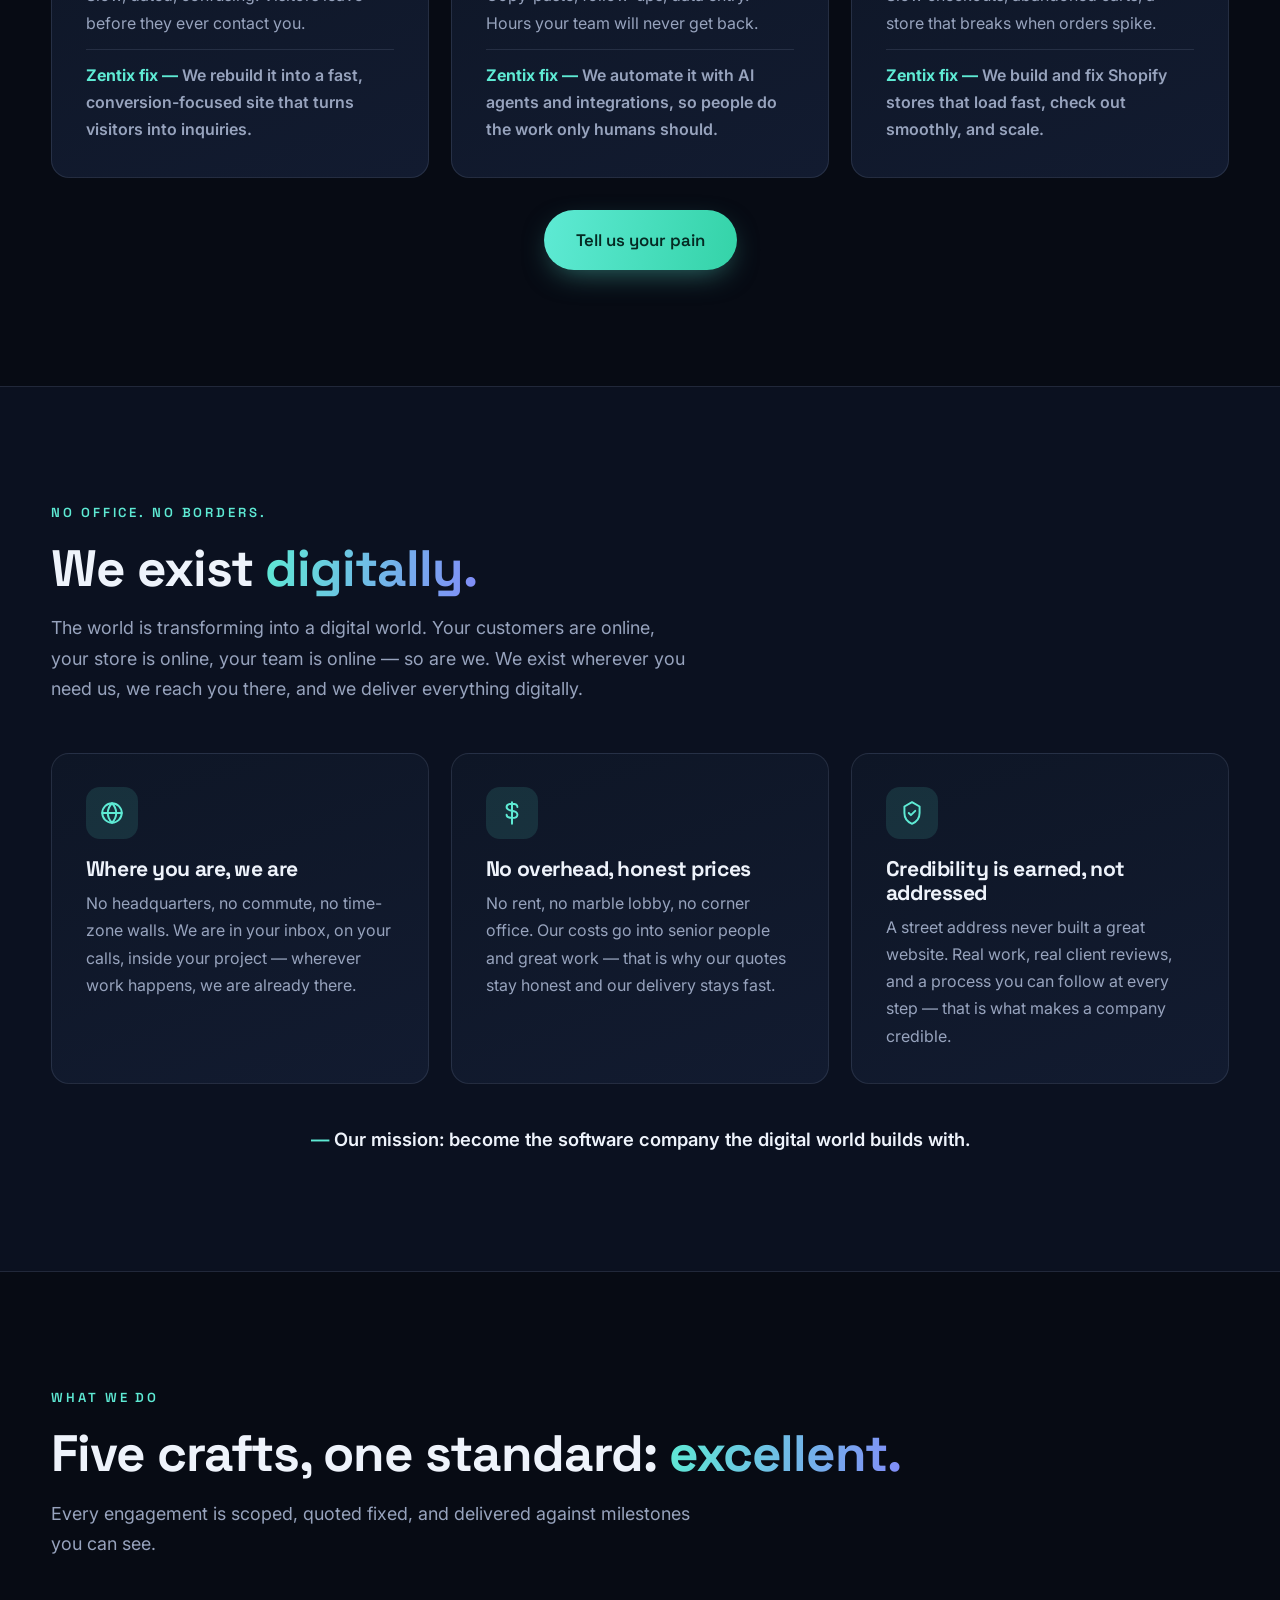
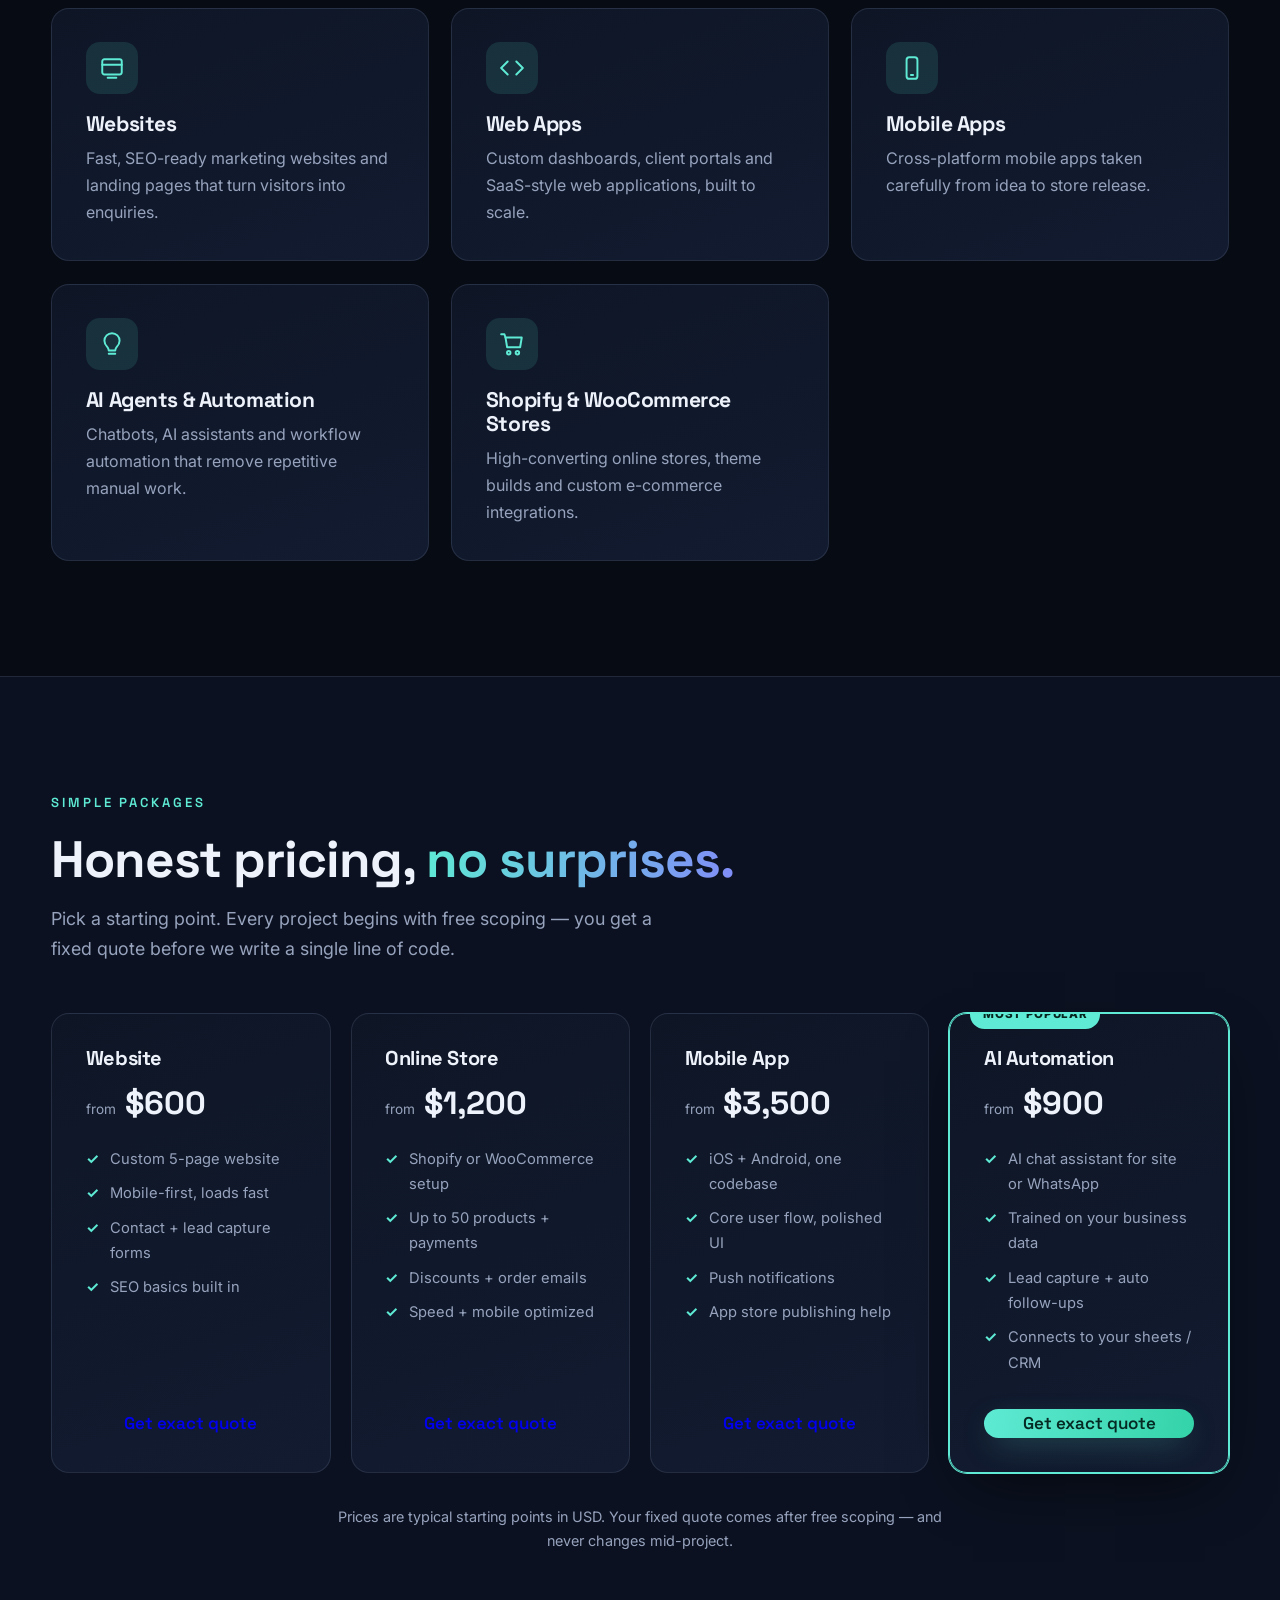
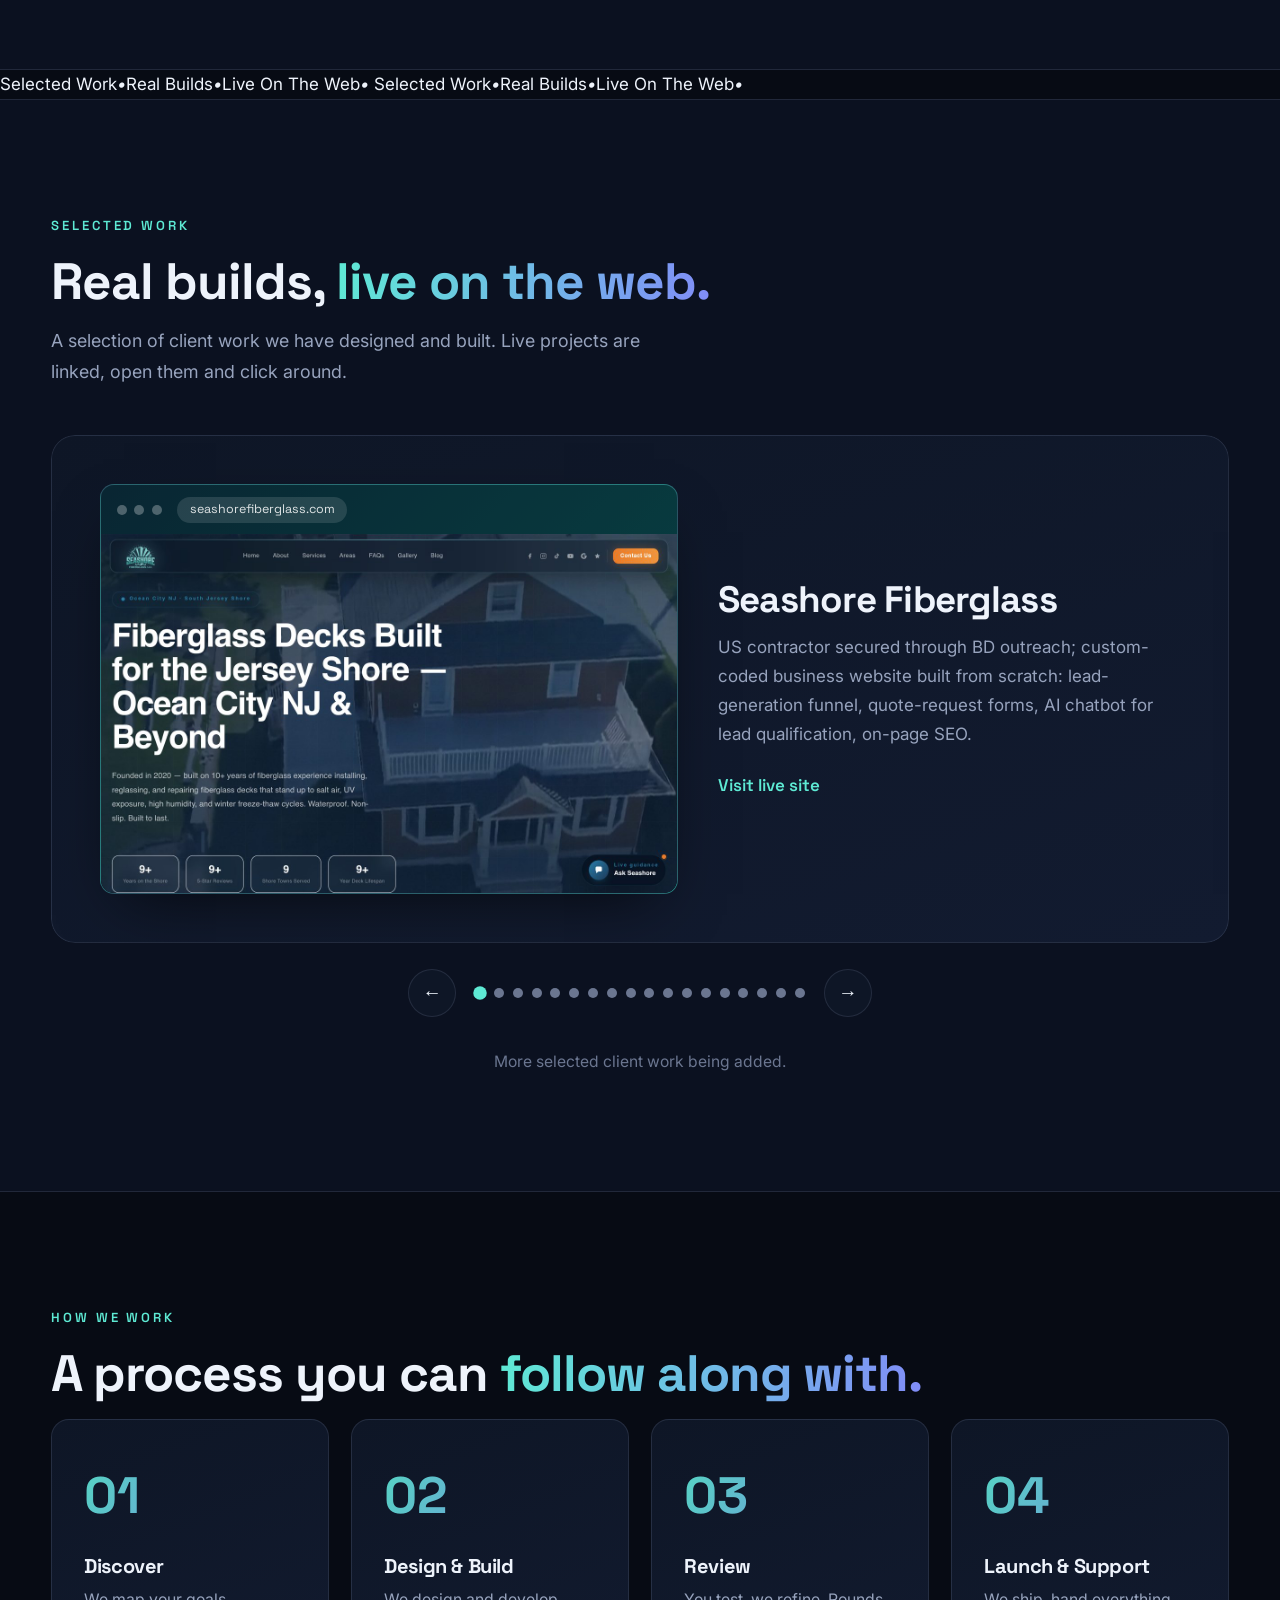
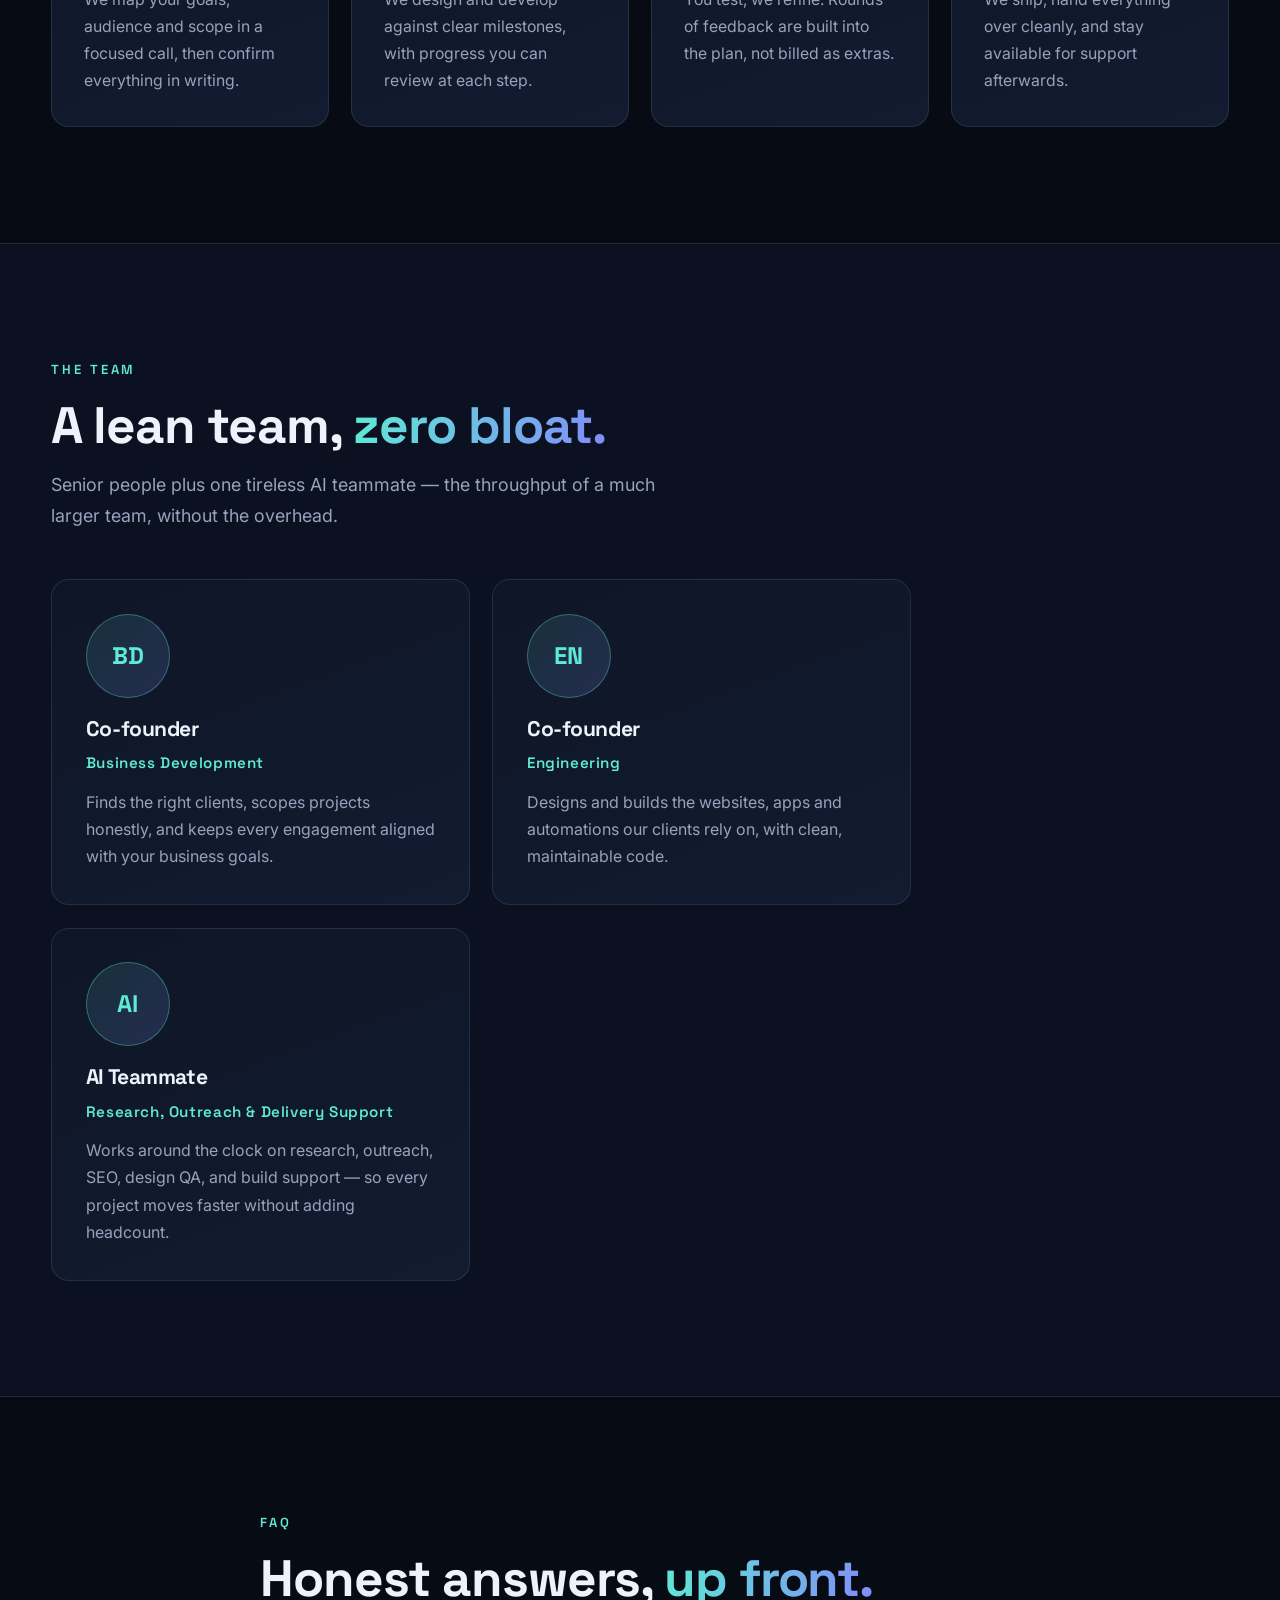
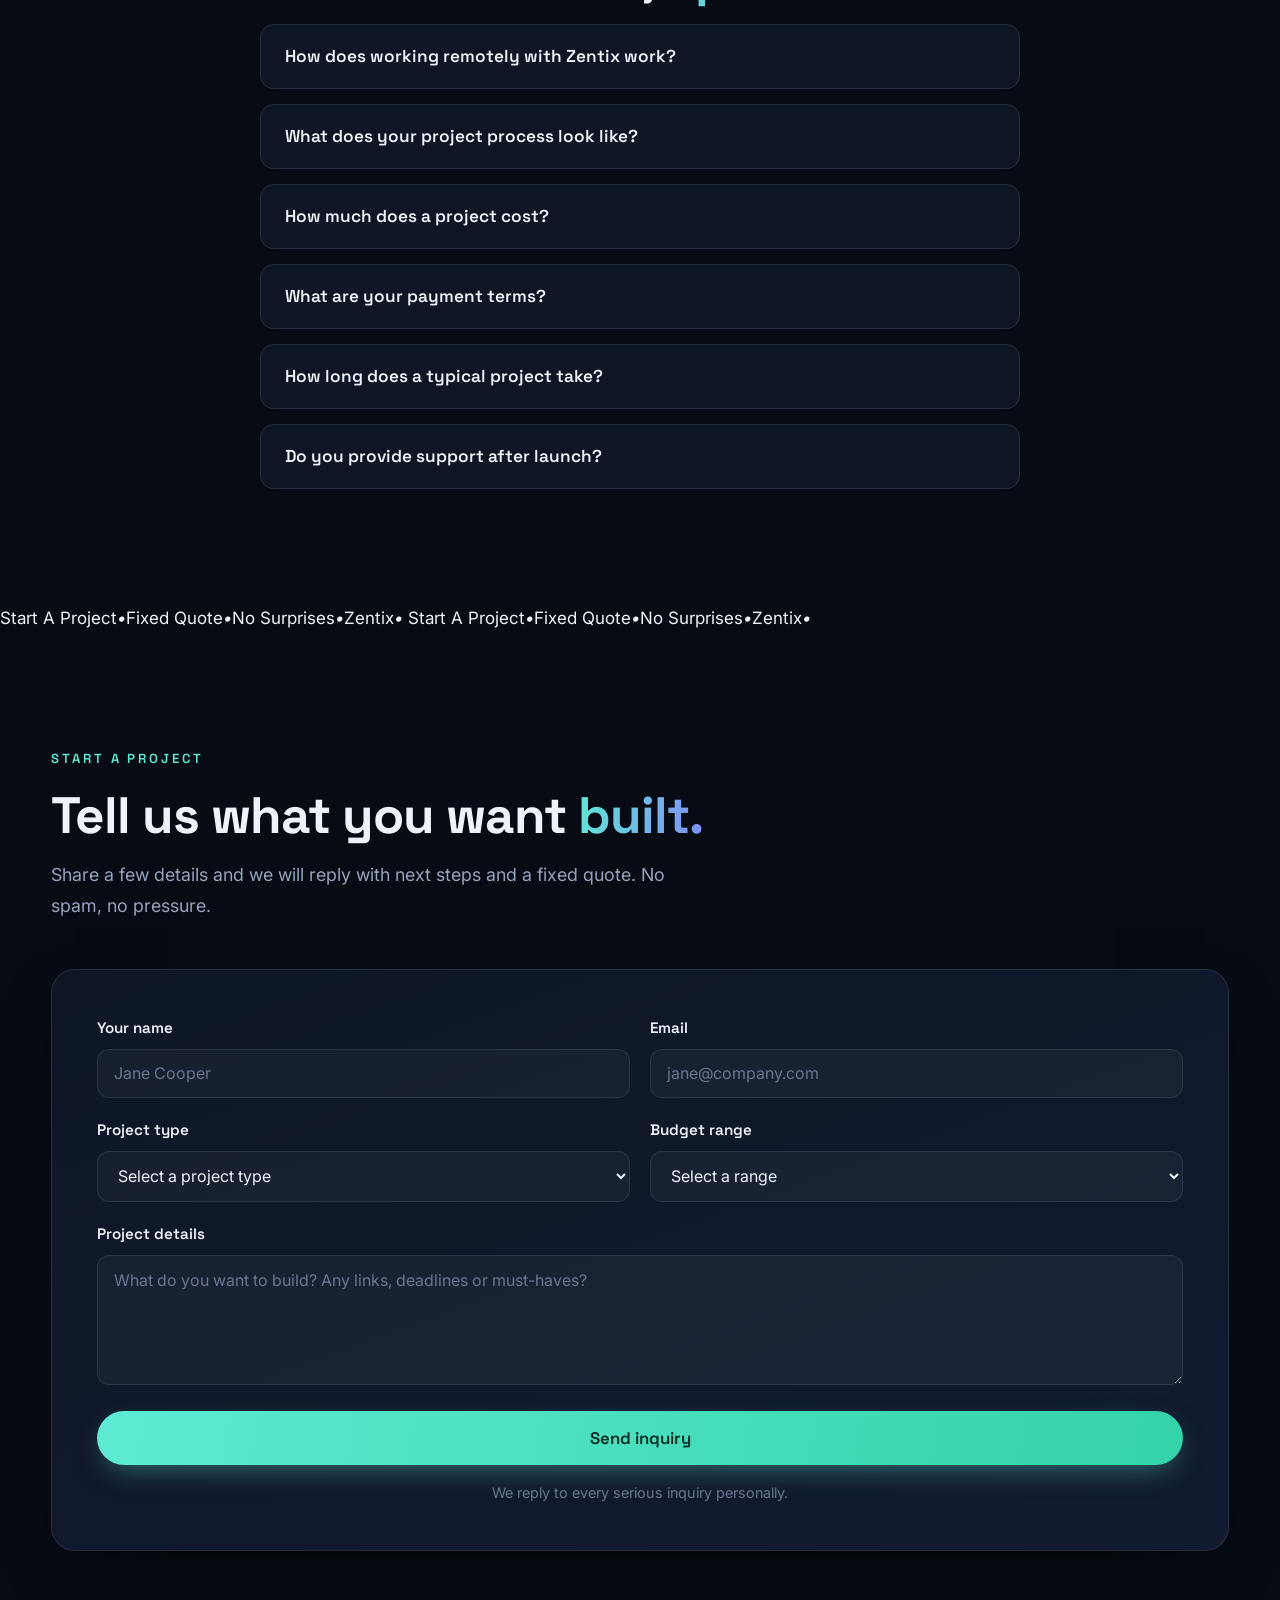
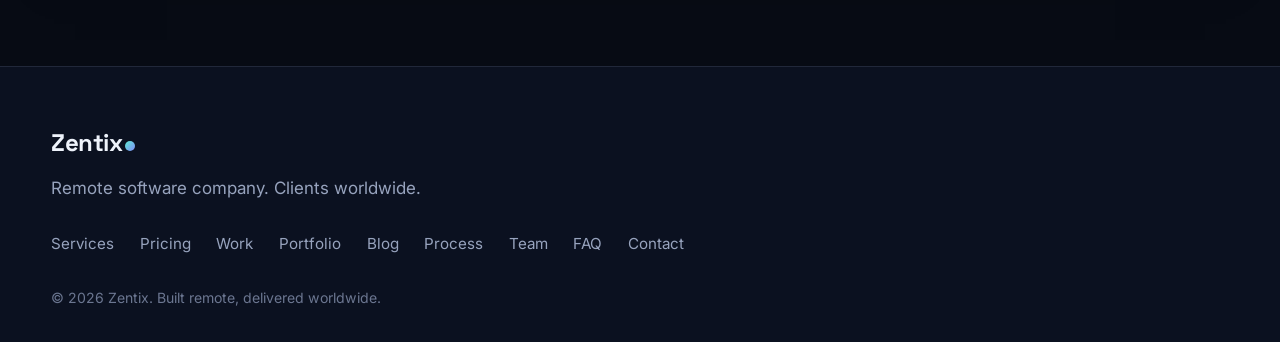
==== commit 90381a45: "night batch: born-digital section, i18n 6-lang, blog, OG image" ====
--- a/index.html
+++ b/index.html
@@ -28,11 +28,11 @@
 
   <link rel="preconnect" href="https://fonts.googleapis.com">
   <link rel="preconnect" href="https://fonts.gstatic.com" crossorigin>
-  <link href="https://fonts.googleapis.com/css2?family=Space+Grotesk:wght@400;500;600;700&family=Inter:wght@400;500;600&display=swap" rel="stylesheet">
+  <link href="https://fonts.googleapis.com/css2?family=Anton&family=Space+Grotesk:wght@400;500;600;700&family=Inter:wght@400;500;600&display=swap" rel="stylesheet">
     <link rel="preconnect" href="https://fonts.googleapis.com">
   <link rel="preconnect" href="https://fonts.gstatic.com" crossorigin>
   <link href="https://fonts.googleapis.com/css2?family=IBM+Plex+Sans+Arabic:wght@400;500;600;700&display=swap" rel="stylesheet">
-<link rel="stylesheet" href="styles.css?v=4">
+<link rel="stylesheet" href="styles.css?v=5">
 
   <script type="application/ld+json">
   {
@@ -142,6 +142,14 @@
       <a href="#services" class="scroll-hint" data-i18n-aria="scroll_services" aria-label="Scroll to services"><span></span></a>
     </section>
 
+    <!-- MARQUEE: site vocabulary only -->
+    <div class="marquee" aria-hidden="true">
+      <div class="marquee-track">
+        <span>Websites</span><i>&bull;</i><span>Web Apps</span><i>&bull;</i><span>Mobile Apps</span><i>&bull;</i><span>AI Automation</span><i>&bull;</i><span>Online Store</span><i>&bull;</i><span>Zentix</span><i>&bull;</i>
+        <span>Websites</span><i>&bull;</i><span>Web Apps</span><i>&bull;</i><span>Mobile Apps</span><i>&bull;</i><span>AI Automation</span><i>&bull;</i><span>Online Store</span><i>&bull;</i><span>Zentix</span><i>&bull;</i>
+      </div>
+    </div>
+
     <!-- STATS -->
     <section class="stats" aria-label="Company facts">
       <div class="container stats-grid">
@@ -234,7 +242,7 @@
     </section>
 
     <!-- SERVICES -->
-    <section class="section" id="services" aria-label="Services">
+    <section class="section band-paper" id="services" aria-label="Services">
       <div class="container">
         <p class="eyebrow reveal" data-i18n="svc_eyebrow">What we do</p>
         <h2 class="section-title reveal"><span data-i18n="svc_t1">Five crafts, one standard:</span> <span class="grad-text" data-i18n="svc_t2">excellent.</span></h2>
@@ -336,6 +344,14 @@
       </div>
     </section>
 
+    <!-- MARQUEE: site vocabulary only -->
+    <div class="marquee marquee-outline" aria-hidden="true">
+      <div class="marquee-track">
+        <span>Selected Work</span><i>&bull;</i><span>Real Builds</span><i>&bull;</i><span>Live On The Web</span><i>&bull;</i>
+        <span>Selected Work</span><i>&bull;</i><span>Real Builds</span><i>&bull;</i><span>Live On The Web</span><i>&bull;</i>
+      </div>
+    </div>
+
     <!-- WORK -->
     <section class="section section-alt" id="work" aria-label="Selected work">
       <div class="container">
@@ -614,7 +630,7 @@
     <!-- TESTIMONIALS: add here when real client quotes arrive -->
 
     <!-- FAQ -->
-    <section class="section" id="faq" aria-label="Frequently asked questions">
+    <section class="section band-paper" id="faq" aria-label="Frequently asked questions">
       <div class="container narrow">
         <p class="eyebrow reveal" data-i18n="faq_eyebrow">FAQ</p>
         <h2 class="section-title reveal"><span data-i18n="faq_t1">Honest answers,</span> <span class="grad-text" data-i18n="faq_t2">up front.</span></h2>
@@ -647,13 +663,23 @@
       </div>
     </section>
 
+    <!-- MARQUEE: site vocabulary only -->
+    <div class="marquee" aria-hidden="true">
+      <div class="marquee-track">
+        <span>Start A Project</span><i>&bull;</i><span>Fixed Quote</span><i>&bull;</i><span>No Surprises</span><i>&bull;</i><span>Zentix</span><i>&bull;</i>
+        <span>Start A Project</span><i>&bull;</i><span>Fixed Quote</span><i>&bull;</i><span>No Surprises</span><i>&bull;</i><span>Zentix</span><i>&bull;</i>
+      </div>
+    </div>
+
     <!-- CONTACT -->
-    <section class="section section-alt" id="contact" aria-label="Contact">
-      <div class="container narrow">
-        <p class="eyebrow reveal" data-i18n="c_eyebrow">Start a project</p>
-        <h2 class="section-title reveal"><span data-i18n="c_t1">Tell us what you want</span> <span class="grad-text" data-i18n="c_t2">built.</span></h2>
-        <p class="section-sub reveal" data-i18n="c_sub">Share a few details and we will reply with next steps and a fixed quote. No spam, no pressure.</p>
-        <form class="contact-form reveal" id="contactForm" novalidate>
+    <section class="section" id="contact" aria-label="Contact">
+      <div class="container contact-grid">
+        <div class="contact-intro">
+          <p class="eyebrow reveal" data-i18n="c_eyebrow">Start a project</p>
+          <h2 class="section-title reveal"><span data-i18n="c_t1">Tell us what you want</span> <span class="grad-text" data-i18n="c_t2">built.</span></h2>
+          <p class="section-sub reveal" data-i18n="c_sub">Share a few details and we will reply with next steps and a fixed quote. No spam, no pressure.</p>
+        </div>
+        <form class="contact-form reveal rv-r" id="contactForm" novalidate>
           <div class="form-row">
             <div class="form-field">
               <label for="fName" data-i18n="c_name_l">Your name</label>
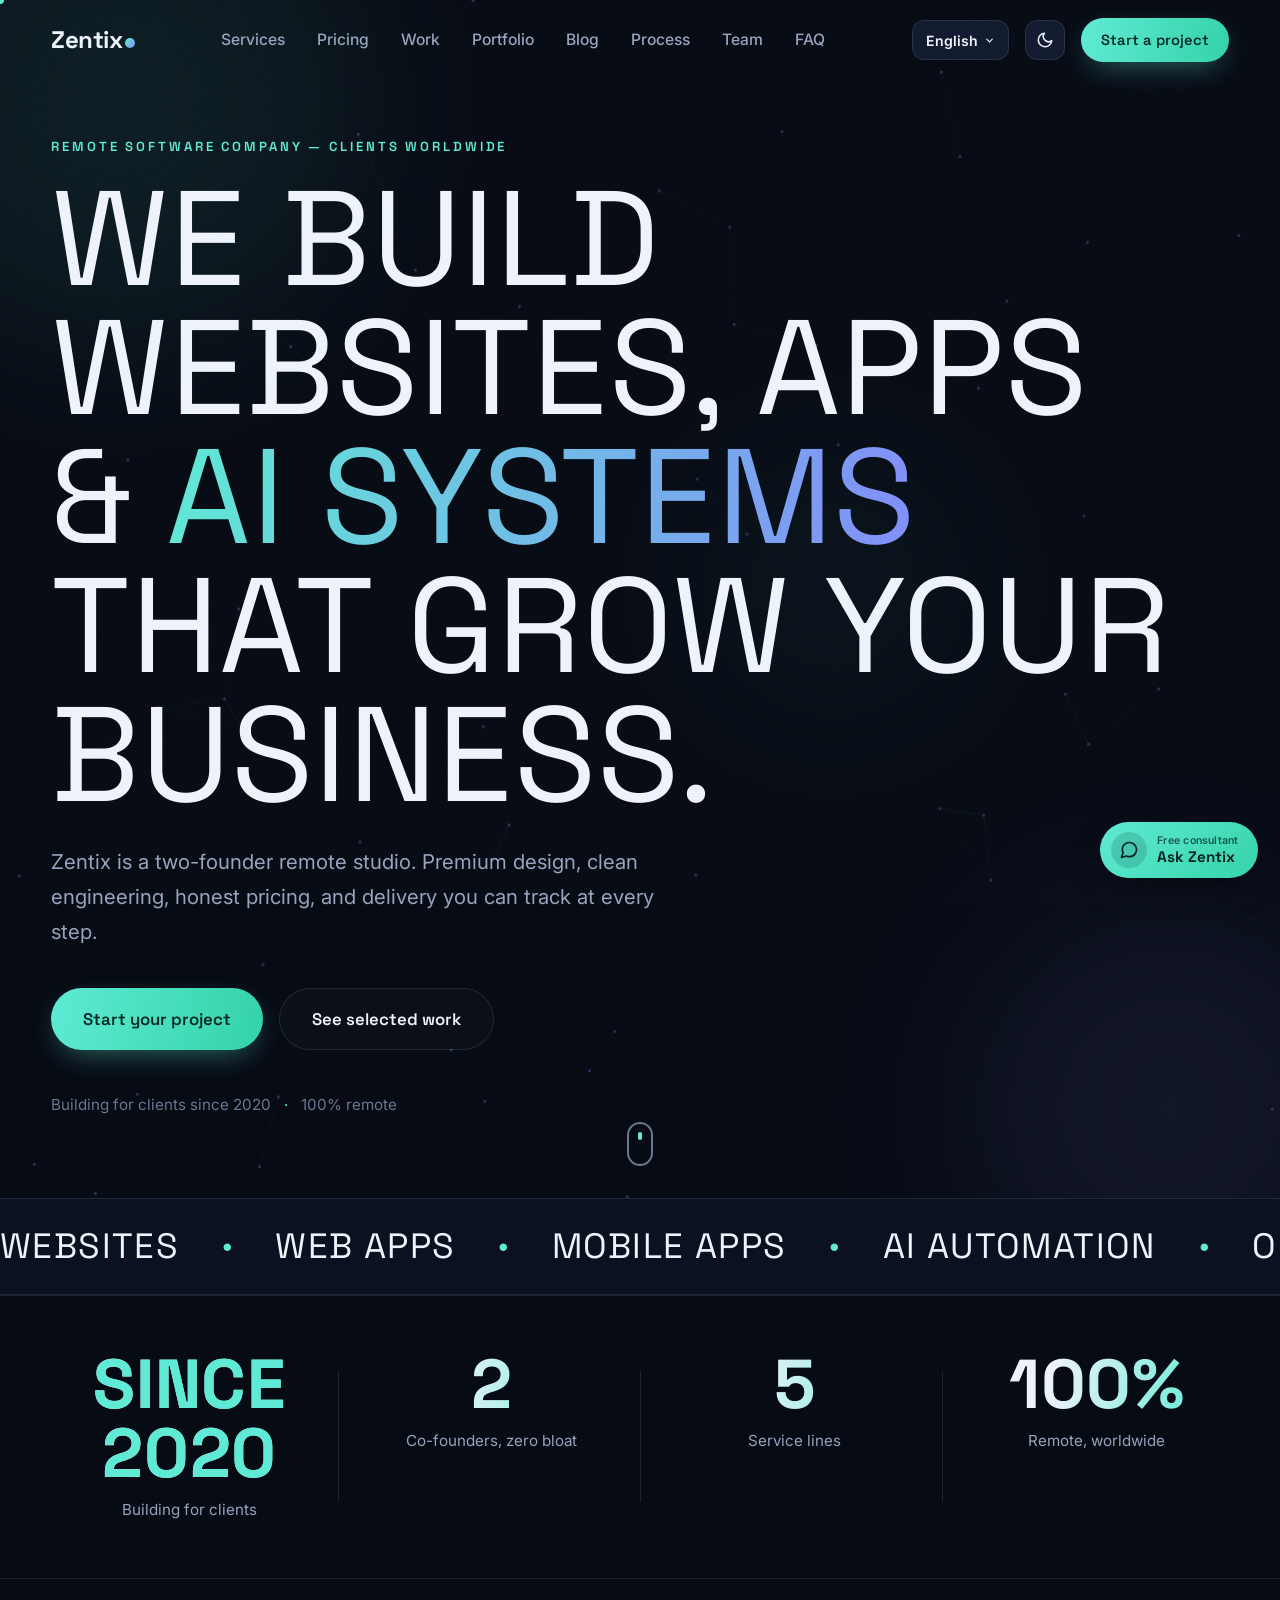
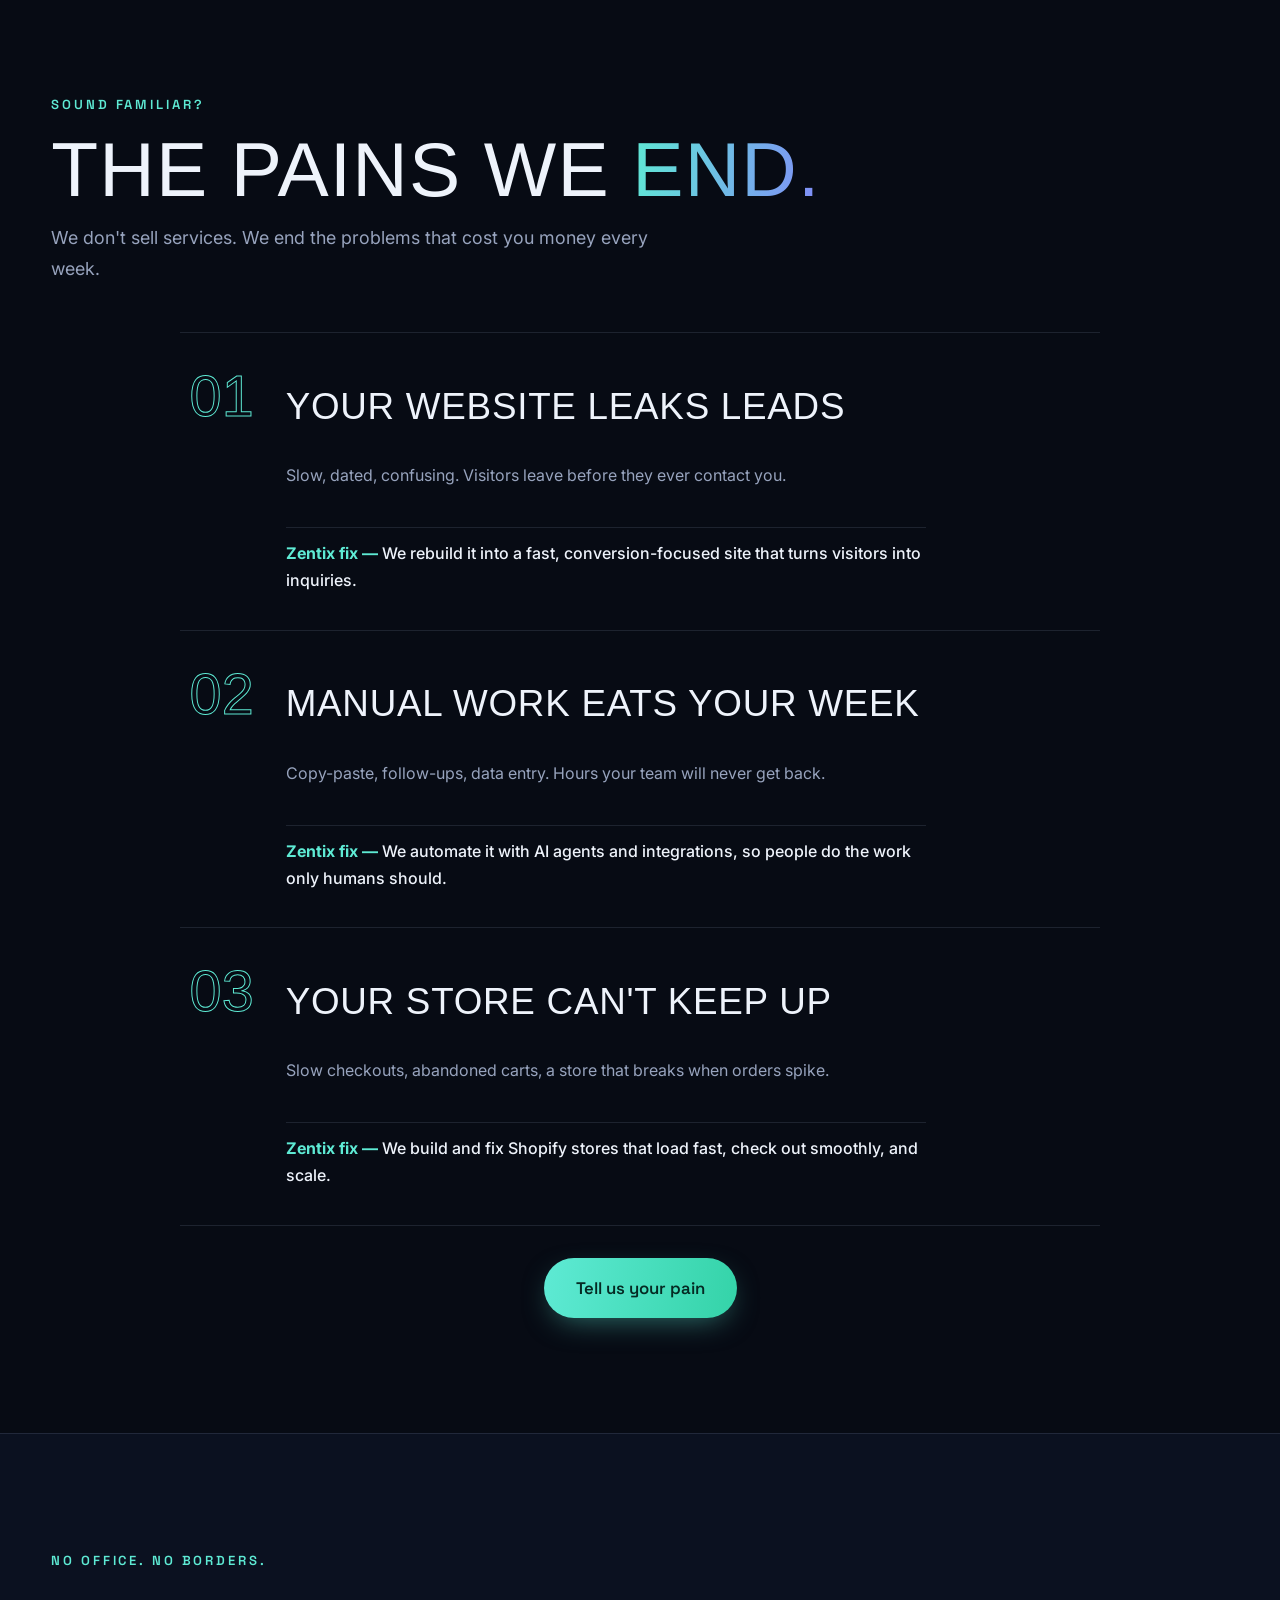
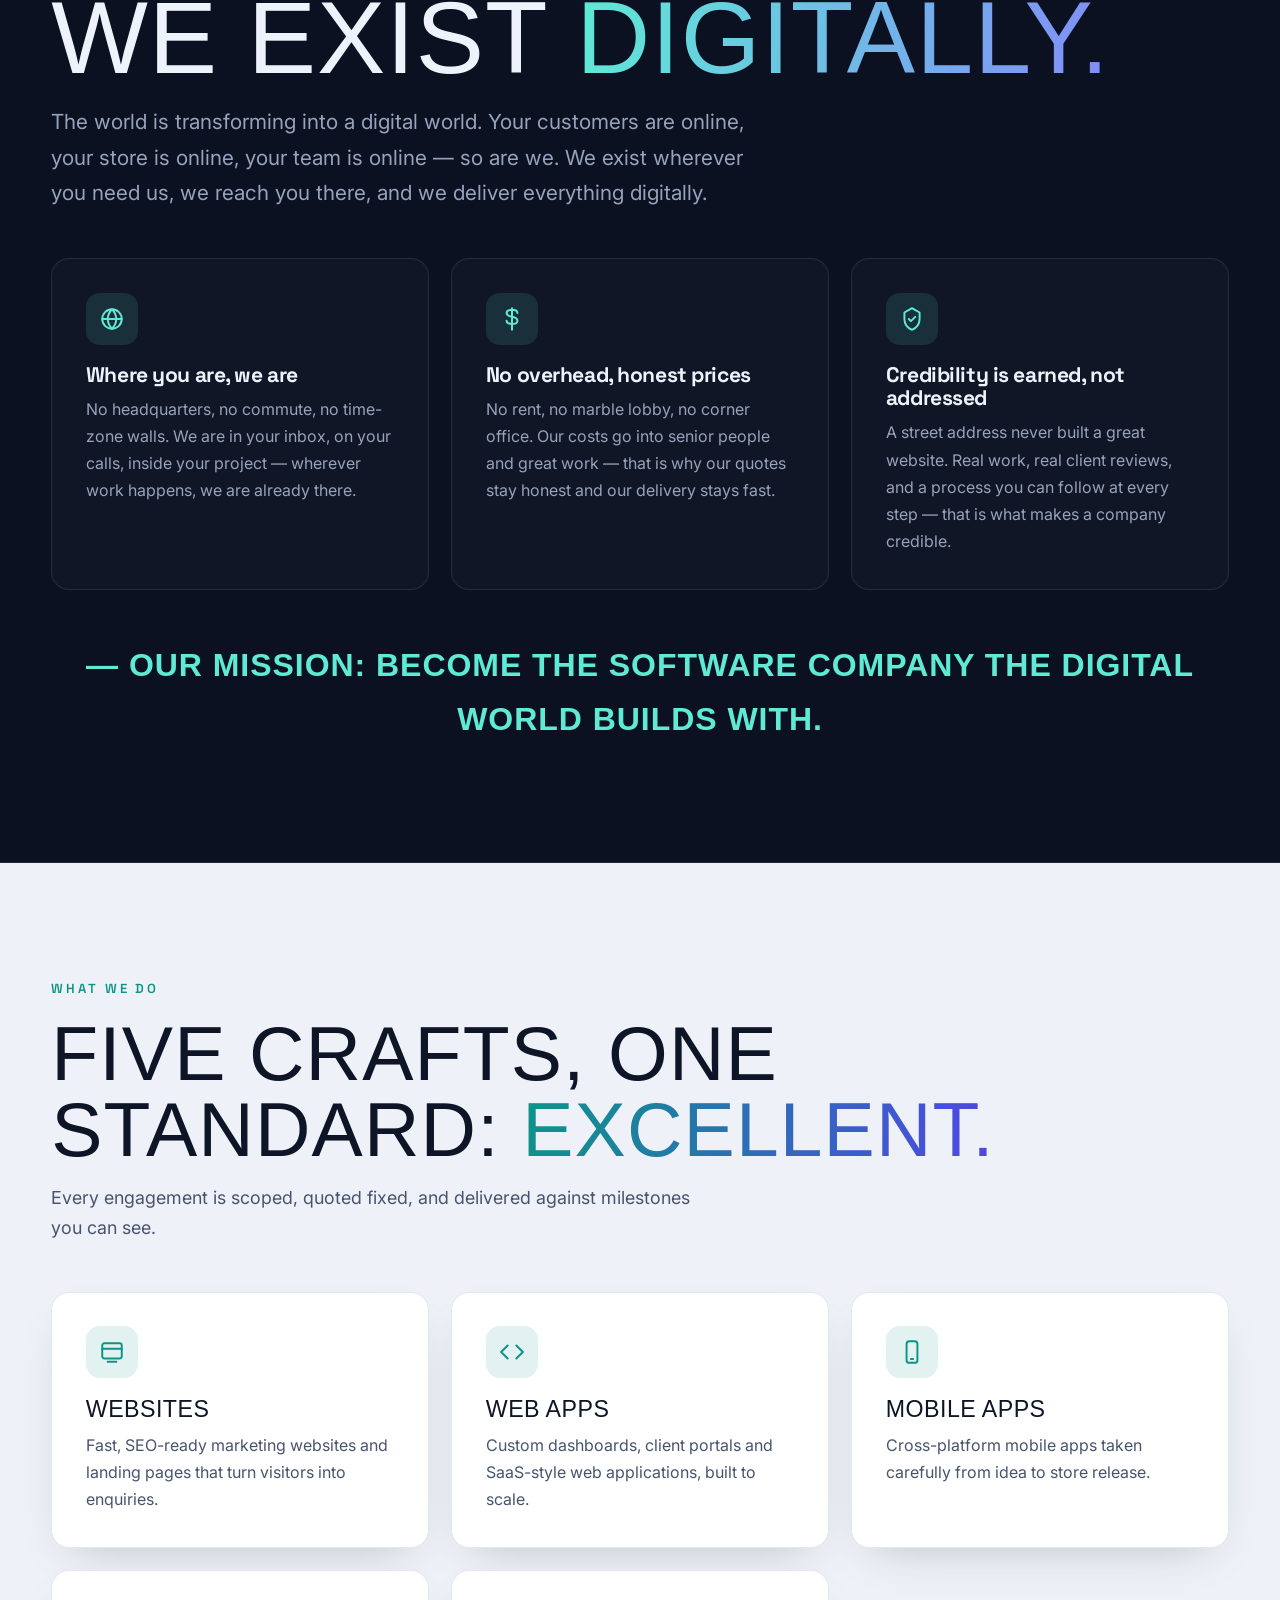
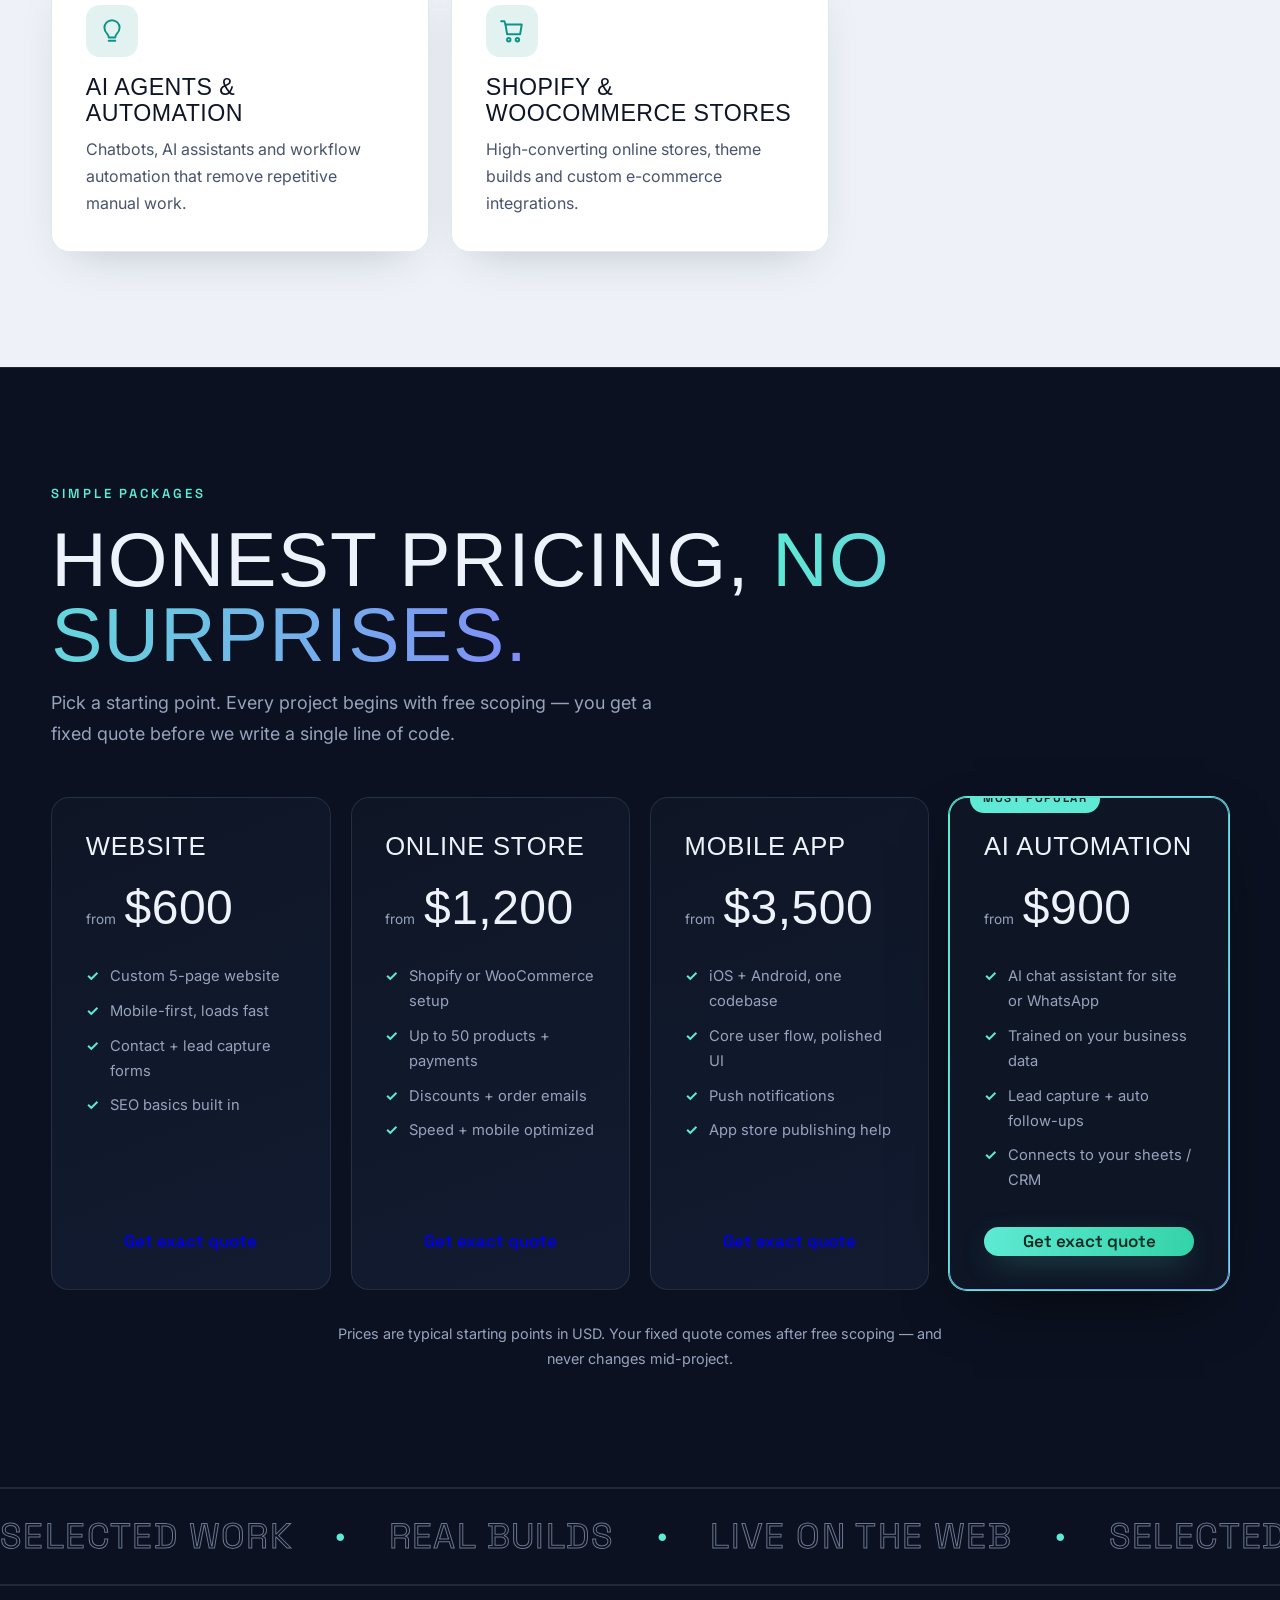
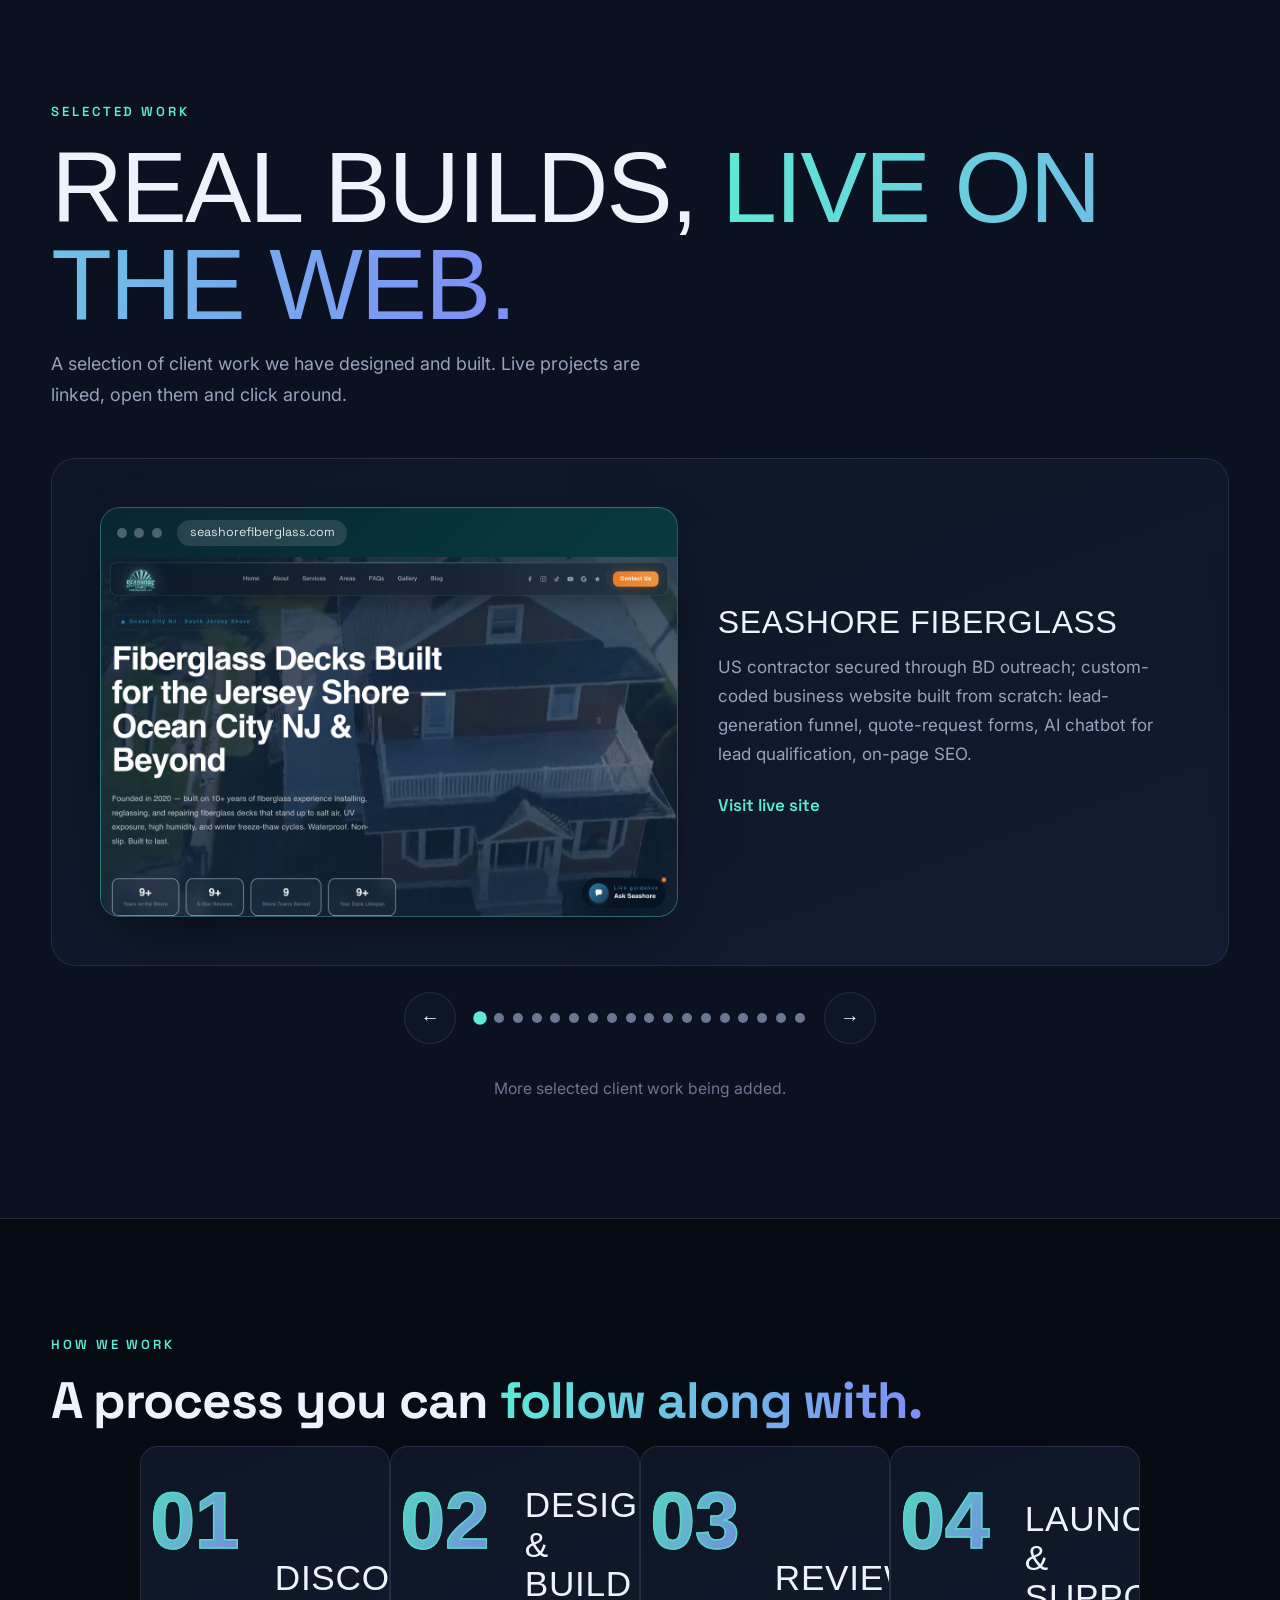
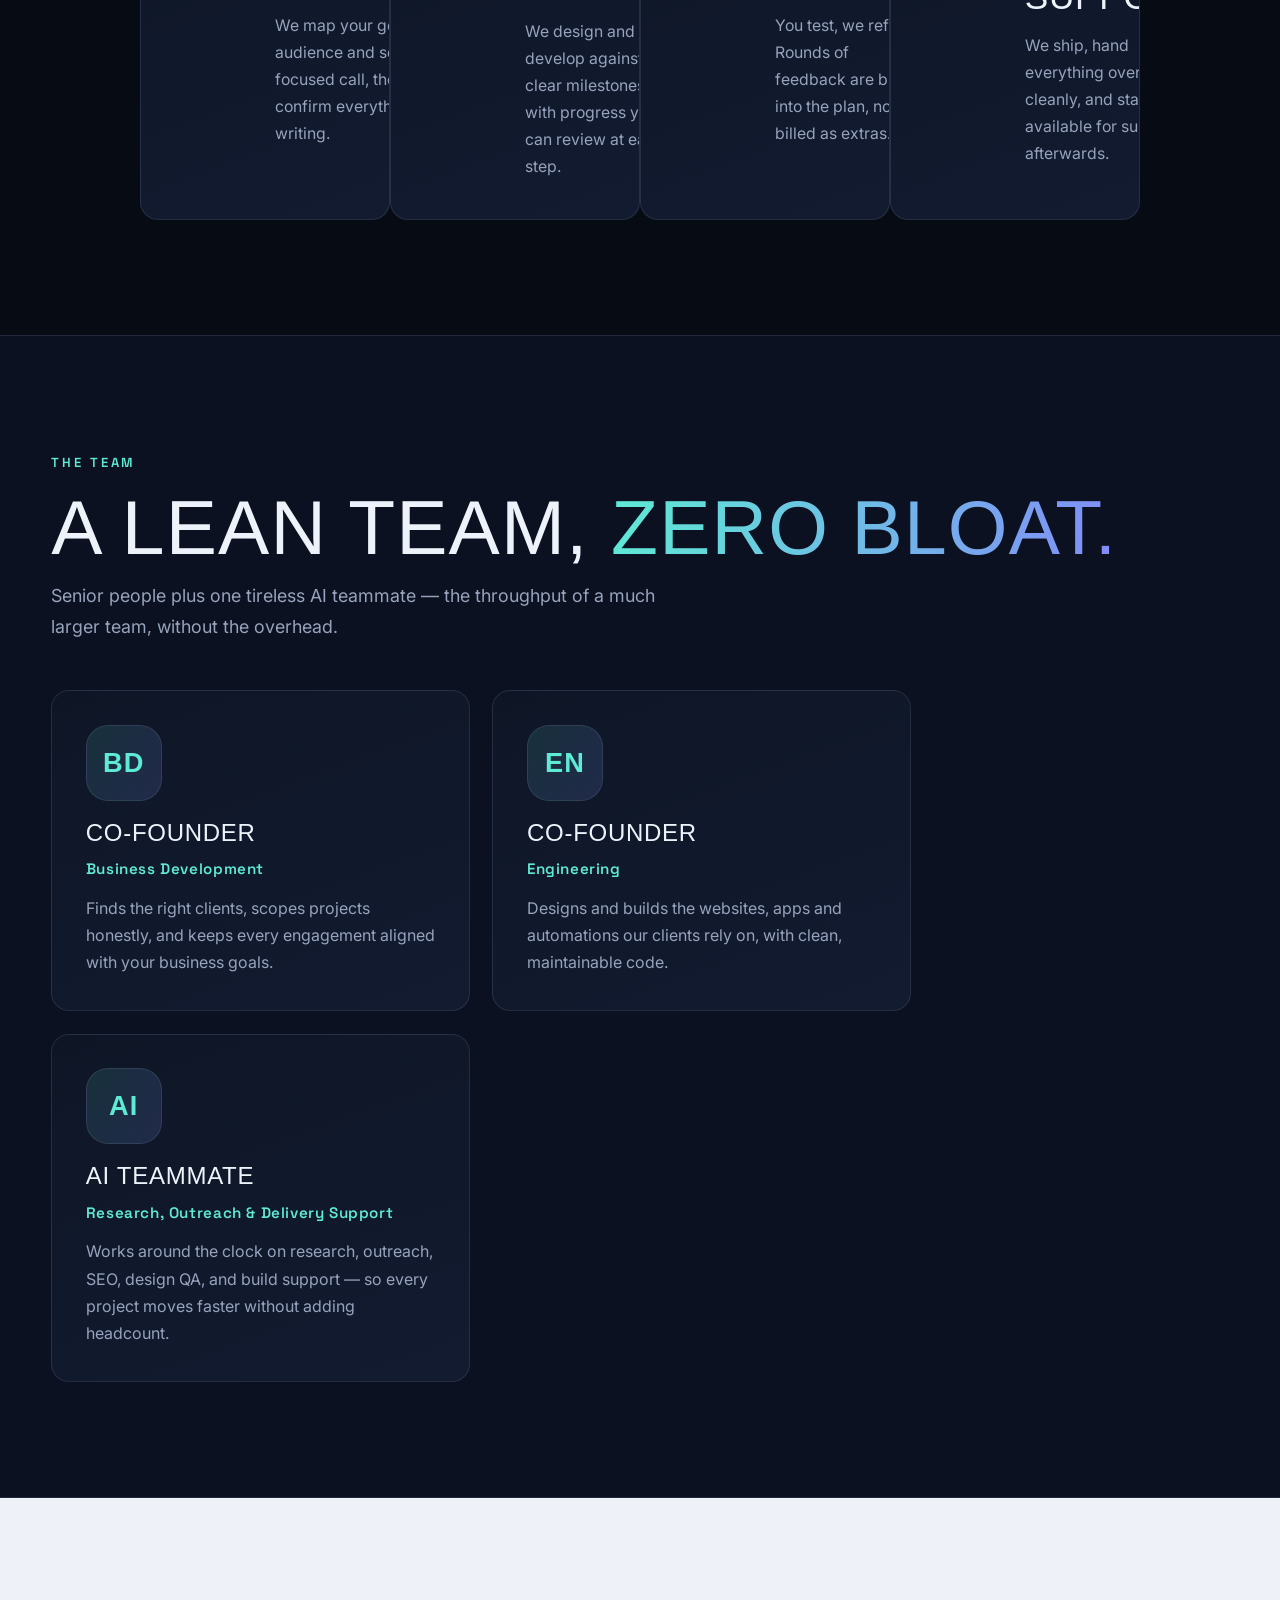
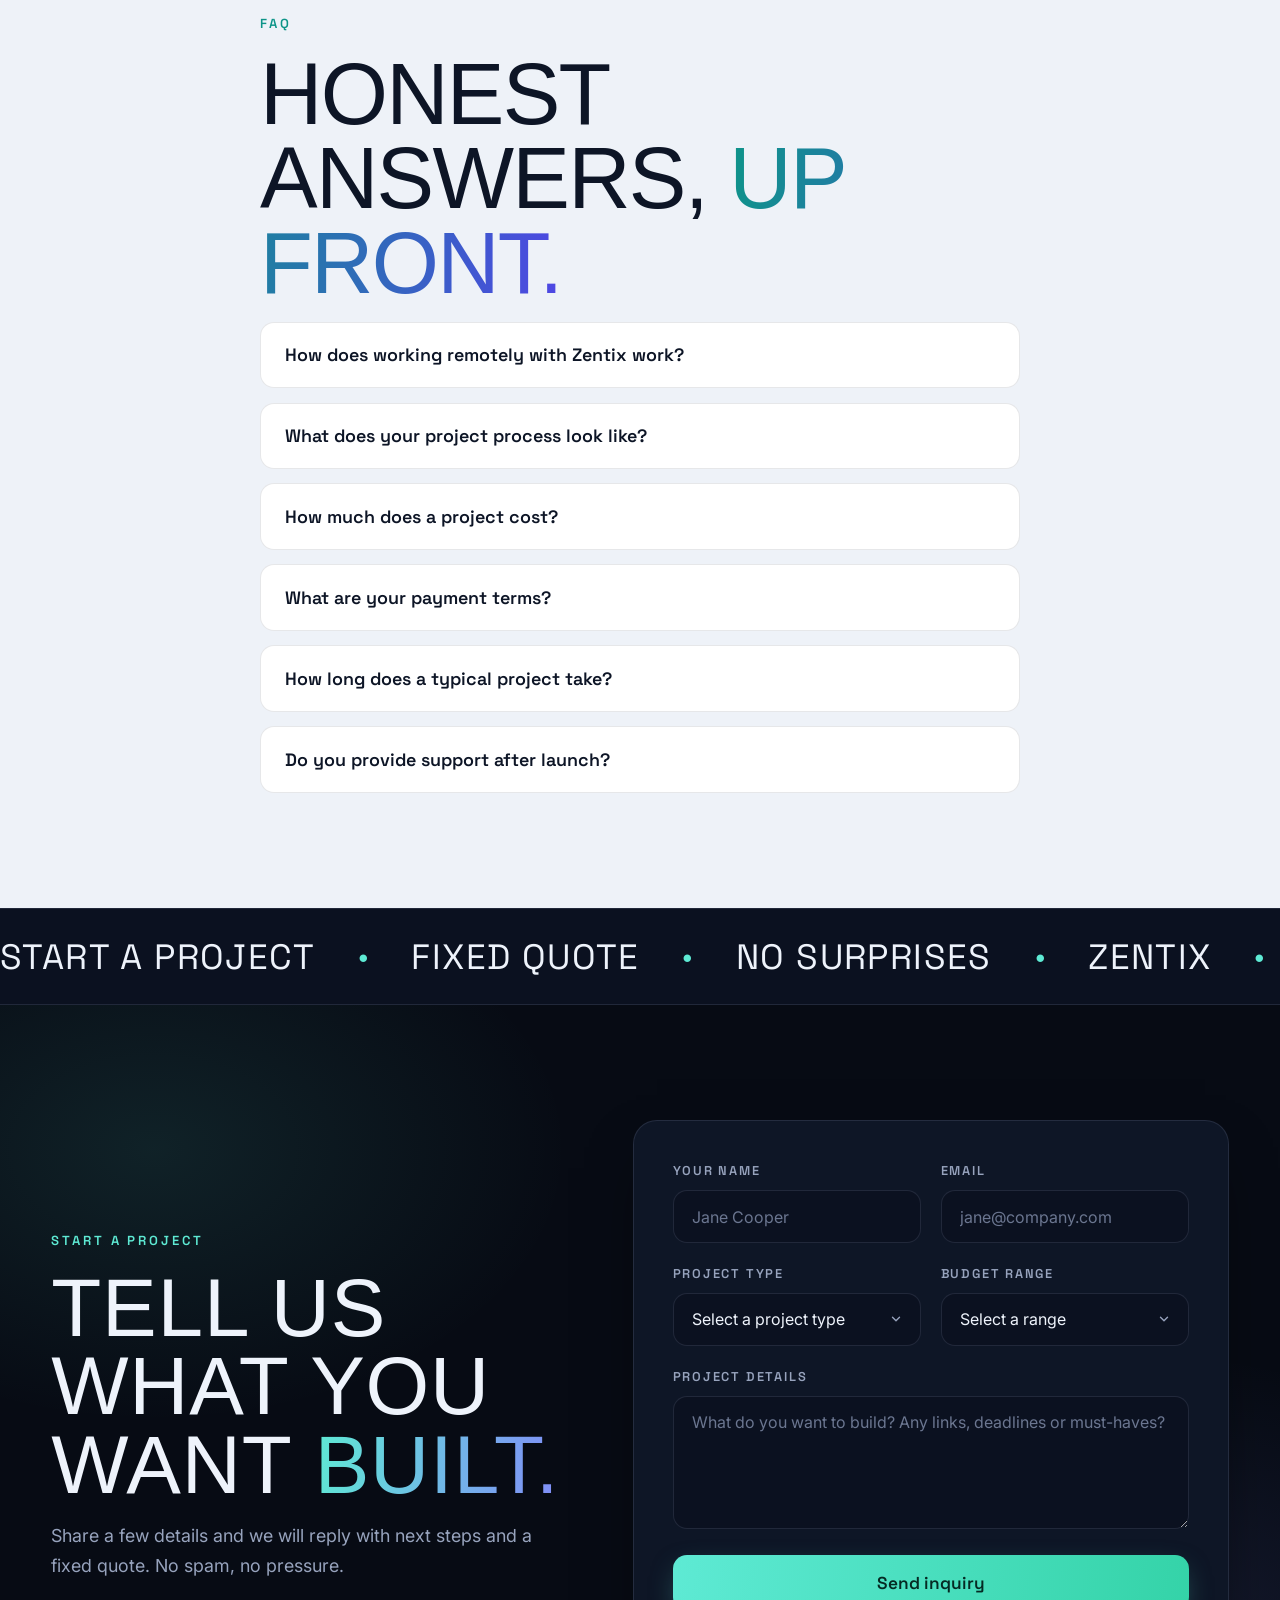
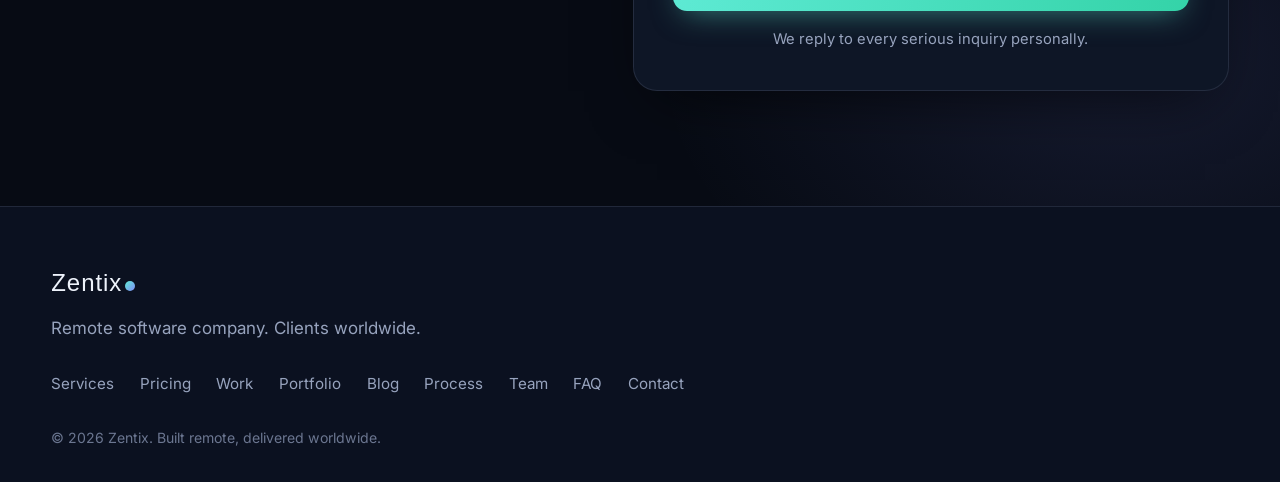
==== commit ed71ab68: "v2: bump css to v6 for QA fix" ====
--- a/index.html
+++ b/index.html
@@ -32,7 +32,7 @@
     <link rel="preconnect" href="https://fonts.googleapis.com">
   <link rel="preconnect" href="https://fonts.gstatic.com" crossorigin>
   <link href="https://fonts.googleapis.com/css2?family=IBM+Plex+Sans+Arabic:wght@400;500;600;700&display=swap" rel="stylesheet">
-<link rel="stylesheet" href="styles.css?v=5">
+<link rel="stylesheet" href="styles.css?v=6">
 
   <script type="application/ld+json">
   {
--- a/styles.css
+++ b/styles.css
@@ -846,3 +846,378 @@
   html[lang="ar"] body, html[lang="ur"] body { overflow-wrap: break-word; }
   html[lang="ar"] .price strong, html[lang="ur"] .price strong { font-size: 1.7rem; }
 }
+
+/* ============================================================
+   ZENTIX v2 — editorial redesign layer (2026-10-24, Ustad)
+   Reference-driven: giant condensed display type, marquee bands,
+   alternating dark/paper sections, scroll choreography.
+   TEXT RULE: every visible string already exists on the site
+   (i18n keys) — this layer changes presentation only.
+   All JS hooks (.reveal, .counter, slider, faq, form) untouched.
+   ============================================================ */
+
+/* ---------- display type ---------- */
+.hero-title .mask > span {
+  font-family: "Anton", "Space Grotesk", system-ui, sans-serif;
+  text-transform: uppercase;
+  letter-spacing: 0.005em;
+  line-height: 0.96;
+  font-size: clamp(3rem, 10.5vw, 8.6rem);
+  font-weight: 400;
+  overflow-wrap: break-word;
+}
+.hero-title .grad-text {
+  background: linear-gradient(100deg, var(--accent), var(--accent-2));
+  -webkit-background-clip: text; background-clip: text; color: transparent;
+}
+.hero-sub { font-size: clamp(1.05rem, 1.6vw, 1.3rem); max-width: 620px; }
+
+/* ---------- marquee bands ---------- */
+.marquee {
+  overflow: hidden; white-space: nowrap;
+  border-top: 1px solid var(--line); border-bottom: 1px solid var(--line);
+  background: var(--bg-soft);
+  padding: 1.1rem 0;
+  position: relative;
+}
+.marquee-track {
+  display: inline-flex; align-items: center; gap: 2.6rem;
+  padding-right: 2.6rem;
+  animation: mq-scroll 26s linear infinite;
+  will-change: transform;
+}
+.marquee-track span {
+  font-family: "Anton", "Space Grotesk", sans-serif;
+  font-size: clamp(1.4rem, 3vw, 2.2rem);
+  text-transform: uppercase; letter-spacing: 0.04em;
+  color: var(--ink);
+}
+.marquee-track i { color: var(--accent); font-style: normal; font-size: 1.4em; line-height: 1; }
+.marquee-outline .marquee-track span {
+  color: transparent;
+  -webkit-text-stroke: 1px var(--muted-2);
+}
+@keyframes mq-scroll { to { transform: translateX(-50%); } }
+
+/* ---------- scroll choreography: fade + rise + de-blur ---------- */
+.reveal {
+  opacity: 0;
+  transform: translateY(34px);
+  filter: blur(8px);
+  transition: opacity 0.85s var(--ease), transform 0.85s var(--ease), filter 0.85s var(--ease);
+}
+.reveal.visible { opacity: 1; transform: none; filter: blur(0); }
+/* directional variants (combine with .reveal) */
+.reveal.rv-l { transform: translateX(-46px); filter: blur(8px); }
+.reveal.rv-r { transform: translateX(46px); filter: blur(8px); }
+.reveal.rv-scale { transform: scale(0.94) translateY(20px); filter: blur(8px); }
+.reveal.rv-l.visible, .reveal.rv-r.visible, .reveal.rv-scale.visible { transform: none; filter: blur(0); }
+/* stagger cards inside grids: odd from left, even from right */
+#pains .services-grid .card:nth-child(odd) { transform: translateX(-40px); }
+#pains .services-grid .card:nth-child(even) { transform: translateX(40px); }
+#pains .services-grid .card.visible { transform: none; }
+#services .services-grid .card { transform: translateY(30px) scale(0.97); }
+#services .services-grid .card.visible { transform: none; }
+
+/* ---------- stats: editorial numbers ---------- */
+.stats { background: var(--bg); }
+.stats-grid { padding: 3.4rem 0; gap: 2rem; }
+.stat { position: relative; padding-left: 1.4rem; }
+.stat + .stat::before {
+  content: ""; position: absolute; left: -1rem; top: 12%;
+  height: 76%; width: 1px; background: var(--line);
+}
+.stat-value {
+  font-family: "Anton", "Space Grotesk", sans-serif;
+  font-size: clamp(2.6rem, 5.4vw, 4.4rem);
+  text-transform: uppercase; letter-spacing: 0.01em; line-height: 1;
+  background: linear-gradient(100deg, var(--ink) 30%, var(--accent));
+  -webkit-background-clip: text; background-clip: text; color: transparent;
+}
+.stat-label { margin-top: 0.55rem; font-size: 0.95rem; }
+
+/* ---------- pains: numbered editorial rows ---------- */
+#pains .services-grid { counter-reset: pain; grid-template-columns: 1fr; gap: 0; max-width: 920px; margin: 0 auto; }
+#pains .card {
+  counter-increment: pain;
+  display: grid; grid-template-columns: auto 1fr; gap: 1.6rem 2rem;
+  background: transparent; border: none; border-top: 1px solid var(--line);
+  border-radius: 0; padding: 2.2rem 0.6rem;
+  transition: background 0.5s var(--ease), padding 0.5s var(--ease);
+  position: relative;
+}
+#pains .card:last-child { border-bottom: 1px solid var(--line); }
+#pains .card::before {
+  content: "0" counter(pain);
+  font-family: "Anton", sans-serif; font-size: clamp(2.4rem, 5vw, 3.6rem);
+  color: transparent; -webkit-text-stroke: 1px var(--accent);
+  line-height: 1; align-self: start;
+  transition: color 0.4s var(--ease);
+}
+#pains .card:hover { background: var(--accent-dim); padding-left: 1.4rem; }
+#pains .card:hover::before { color: var(--accent); -webkit-text-stroke: 1px transparent; }
+#pains .card-icon { display: none; }
+#pains .card h3 {
+  font-family: "Anton", sans-serif; font-weight: 400;
+  font-size: clamp(1.5rem, 3.4vw, 2.3rem);
+  text-transform: uppercase; letter-spacing: 0.02em;
+}
+#pains .card p { color: var(--muted); max-width: 640px; }
+#pains .pain-fix { color: var(--ink) !important; font-weight: 500; }
+
+/* ---------- born digital: giant statement ---------- */
+#digital { position: relative; overflow: hidden; }
+#digital .section-title {
+  font-family: "Anton", sans-serif; font-weight: 400;
+  font-size: clamp(2.8rem, 8vw, 6.4rem);
+  text-transform: uppercase; line-height: 0.98; letter-spacing: 0.01em;
+}
+#digital .section-sub { font-size: clamp(1.05rem, 1.8vw, 1.3rem); max-width: 720px; }
+#digital .card { background: rgba(255,255,255,0.025); }
+.dig-mission {
+  font-family: "Anton", sans-serif; text-transform: uppercase;
+  font-size: clamp(1.3rem, 3vw, 2rem); letter-spacing: 0.03em;
+  color: var(--accent); margin-top: 3rem; text-align: center;
+}
+
+/* ---------- paper (light editorial) sections ---------- */
+.band-paper {
+  background: #eef2f8; color: #0d1526;
+  --ink: #0d1526; --muted: #48546e; --muted-2: #7c879e;
+  --line: rgba(13, 21, 38, 0.14);
+  --surface: #ffffff; --surface-2: #e4eaf4;
+  --accent: #0d9488; --accent-2: #4f46e5;
+  --accent-dim: rgba(13, 148, 136, 0.10);
+}
+.band-paper .eyebrow { color: #0d9488; }
+.band-paper .section-title, .band-paper h3 { color: #0d1526; }
+.band-paper .section-sub { color: #48546e; }
+.band-paper .card {
+  background: #ffffff; border: 1px solid rgba(13,21,38,0.10);
+  box-shadow: 0 18px 44px -22px rgba(13, 21, 38, 0.25);
+}
+.band-paper .card:hover {
+  transform: translateY(-8px);
+  box-shadow: 0 28px 60px -22px rgba(13, 21, 38, 0.35);
+  border-color: rgba(13, 148, 136, 0.45);
+}
+.band-paper .card p { color: #48546e; }
+.band-paper .card-icon {
+  background: rgba(13, 148, 136, 0.12); color: #0d9488;
+}
+.band-paper .grad-text {
+  background: linear-gradient(100deg, #0d9488, #4f46e5);
+  -webkit-background-clip: text; background-clip: text; color: transparent;
+}
+/* services on paper: ref-style cards with arrow nudge */
+#services .card h3 {
+  font-family: "Anton", sans-serif; font-weight: 400;
+  font-size: 1.45rem; text-transform: uppercase; letter-spacing: 0.02em;
+}
+#services .card { position: relative; overflow: hidden; }
+#services .card::after {
+  content: "→"; position: absolute; right: 1.4rem; bottom: 1.2rem;
+  font-size: 1.6rem; color: #0d9488;
+  transform: translateX(-8px); opacity: 0;
+  transition: transform 0.45s var(--ease), opacity 0.45s var(--ease);
+}
+#services .card:hover::after { transform: none; opacity: 1; }
+
+/* ---------- packages: tier cards ---------- */
+.pricing-grid { align-items: stretch; }
+.price-card { display: flex; flex-direction: column; transition: transform 0.5s var(--ease), box-shadow 0.5s var(--ease), border-color 0.5s var(--ease); }
+.price-card:hover { transform: translateY(-10px); border-color: var(--accent); box-shadow: var(--shadow-lg); }
+.price-card h3 {
+  font-family: "Anton", sans-serif; font-weight: 400;
+  font-size: 1.6rem; text-transform: uppercase; letter-spacing: 0.03em;
+}
+.price-card .price strong {
+  font-family: "Anton", sans-serif; font-weight: 400;
+  font-size: clamp(2.2rem, 4vw, 3rem); letter-spacing: 0.01em;
+}
+.price-popular {
+  border: 1px solid transparent;
+  background: linear-gradient(var(--surface), var(--surface)) padding-box,
+    linear-gradient(120deg, var(--accent), var(--accent-2)) border-box;
+  transform: scale(1.03);
+}
+.price-popular:hover { transform: scale(1.03) translateY(-10px); }
+.pop-tag {
+  font-family: "Space Grotesk", sans-serif; font-weight: 700;
+  text-transform: uppercase; letter-spacing: 0.14em; font-size: 0.72rem;
+}
+
+/* ---------- work: bigger stage + outline word ---------- */
+#work { position: relative; overflow: hidden; }
+#work .section-title {
+  font-family: "Anton", sans-serif; font-weight: 400;
+  font-size: clamp(2.8rem, 8vw, 6.2rem);
+  text-transform: uppercase; line-height: 0.98;
+}
+.slide { min-width: 100%; }
+.browser-mock { border-radius: 20px; overflow: hidden; box-shadow: var(--shadow-lg); }
+.slide-info h3 {
+  font-family: "Anton", sans-serif; font-weight: 400;
+  font-size: clamp(1.4rem, 2.6vw, 2rem); text-transform: uppercase; letter-spacing: 0.02em;
+}
+.slider-btn {
+  width: 52px; height: 52px; border-radius: 50%;
+  border: 1px solid var(--line); background: var(--surface);
+  transition: background 0.35s var(--ease), transform 0.35s var(--ease), border-color 0.35s;
+}
+.slider-btn:hover { background: var(--accent-dim); border-color: var(--accent); transform: scale(1.08); }
+
+/* ---------- process: giant numerals ---------- */
+.process-grid { gap: 0; max-width: 1000px; margin: 0 auto; }
+.step {
+  display: grid; grid-template-columns: auto 1fr; gap: 0.4rem 2.2rem;
+  padding: 2.4rem 0.6rem; border-top: 1px solid var(--line);
+  transition: background 0.5s var(--ease), padding 0.5s var(--ease);
+}
+.step:last-child { border-bottom: 1px solid var(--line); }
+.step:hover { background: var(--accent-dim); padding-left: 1.4rem; }
+.step-num {
+  font-family: "Anton", sans-serif; font-size: clamp(3rem, 7vw, 5rem);
+  line-height: 0.9; color: transparent; -webkit-text-stroke: 1.5px var(--accent);
+  transition: color 0.4s var(--ease);
+}
+.step:hover .step-num { color: var(--accent); -webkit-text-stroke: 1.5px transparent; }
+.step h3 {
+  font-family: "Anton", sans-serif; font-weight: 400;
+  font-size: clamp(1.5rem, 3.2vw, 2.2rem); text-transform: uppercase; letter-spacing: 0.02em;
+  align-self: end;
+}
+.step p { color: var(--muted); max-width: 600px; grid-column: 2; }
+
+/* ---------- team ---------- */
+.team-card { text-align: left; transition: transform 0.5s var(--ease), border-color 0.5s var(--ease); }
+.team-card:hover { transform: translateY(-8px); border-color: var(--accent); }
+.team-card .avatar {
+  width: 76px; height: 76px; border-radius: 22px;
+  background: linear-gradient(120deg, var(--accent-dim), rgba(129,140,248,0.16));
+  border: 1px solid var(--line);
+  display: flex; align-items: center; justify-content: center;
+}
+.team-card .avatar span {
+  font-family: "Anton", sans-serif; font-size: 1.7rem; color: var(--accent); letter-spacing: 0.04em;
+}
+.team-card h3 {
+  font-family: "Anton", sans-serif; font-weight: 400;
+  font-size: 1.5rem; text-transform: uppercase; letter-spacing: 0.03em; margin-top: 1.1rem;
+}
+
+/* ---------- faq on paper ---------- */
+.band-paper .faq-item { background: #ffffff; border: 1px solid rgba(13,21,38,0.10); }
+.band-paper .faq-q { color: #0d1526; font-size: 1.12rem; font-weight: 600; }
+.band-paper .faq-a p { color: #48546e; }
+.band-paper .faq-item.open { border-color: rgba(13, 148, 136, 0.5); }
+#faq .section-title {
+  font-family: "Anton", sans-serif; font-weight: 400;
+  font-size: clamp(2.6rem, 7vw, 5.4rem); text-transform: uppercase; line-height: 0.98;
+}
+
+/* ---------- contact: split stage ---------- */
+#contact { position: relative; overflow: hidden; }
+#contact::before {
+  content: ""; position: absolute; inset: 0; pointer-events: none;
+  background: radial-gradient(640px 420px at 12% 18%, rgba(94,234,212,0.10), transparent 65%),
+    radial-gradient(720px 480px at 88% 82%, rgba(129,140,248,0.12), transparent 65%);
+}
+.contact-grid {
+  display: grid; grid-template-columns: 1fr 1.15fr; gap: 4rem;
+  align-items: start; position: relative;
+}
+.contact-intro { position: sticky; top: 110px; }
+.contact-intro .section-title {
+  font-family: "Anton", sans-serif; font-weight: 400;
+  font-size: clamp(2.8rem, 6.4vw, 5.2rem);
+  text-transform: uppercase; line-height: 0.96; letter-spacing: 0.01em;
+}
+.contact-intro .section-sub { margin-bottom: 0; }
+.contact-form {
+  background: var(--surface); border: 1px solid var(--line);
+  border-radius: 24px; padding: 2.4rem;
+  box-shadow: var(--shadow-lg);
+}
+@media (max-width: 900px) {
+  .contact-grid { grid-template-columns: 1fr; gap: 2.4rem; }
+  .contact-intro { position: static; }
+}
+
+/* ---------- section titles: display treatment ---------- */
+#pains .section-title, #services .section-title, #pricing .section-title, #team .section-title {
+  font-family: "Anton", sans-serif; font-weight: 400;
+  font-size: clamp(2.4rem, 6.4vw, 4.8rem);
+  text-transform: uppercase; line-height: 0.98; letter-spacing: 0.015em;
+}
+#services .section-title { color: #0d1526; }
+.band-paper .section-title .grad-text {
+  background: linear-gradient(100deg, #0d9488, #4f46e5);
+  -webkit-background-clip: text; background-clip: text; color: transparent;
+}
+
+/* ---------- footer polish ---------- */
+.site-footer .logo { font-family: "Anton", sans-serif; font-weight: 400; letter-spacing: 0.04em; }
+
+/* ---------- reduced motion ---------- */
+@media (prefers-reduced-motion: reduce) {
+  .marquee-track { animation: none; }
+  .reveal, .reveal.rv-l, .reveal.rv-r, .reveal.rv-scale,
+  #pains .services-grid .card, #services .services-grid .card {
+    opacity: 1; transform: none; filter: none; transition: none;
+  }
+  .hero-title .mask > span { transform: none; }
+}
+
+/* ---------- contact form: premium treatment ---------- */
+.contact-form .form-field label {
+  font-family: "Space Grotesk", sans-serif;
+  font-size: 0.8rem; font-weight: 600;
+  letter-spacing: 0.14em; text-transform: uppercase;
+  color: var(--muted); margin-bottom: 0.55rem; display: block;
+}
+.contact-form input[type="text"],
+.contact-form input[type="email"],
+.contact-form select,
+.contact-form textarea {
+  width: 100%;
+  background: var(--bg-soft);
+  border: 1px solid var(--line);
+  border-radius: 14px;
+  padding: 0.95rem 1.15rem;
+  color: var(--ink);
+  font-family: var(--font-body); font-size: 1rem;
+  transition: border-color 0.35s var(--ease), box-shadow 0.35s var(--ease), transform 0.35s var(--ease);
+}
+.contact-form textarea { resize: vertical; min-height: 130px; }
+.contact-form select {
+  appearance: none; -webkit-appearance: none;
+  background-image: url("data:image/svg+xml,%3Csvg xmlns='http://www.w3.org/2000/svg' width='14' height='14' viewBox='0 0 24 24' fill='none' stroke='%2397a3bd' stroke-width='2.4' stroke-linecap='round' stroke-linejoin='round'%3E%3Cpath d='m6 9 6 6 6-6'/%3E%3C/svg%3E");
+  background-repeat: no-repeat; background-position: right 1.1rem center;
+  padding-right: 2.8rem; cursor: pointer;
+}
+.contact-form input:focus,
+.contact-form select:focus,
+.contact-form textarea:focus {
+  outline: none;
+  border-color: var(--accent);
+  box-shadow: 0 0 0 3px var(--accent-dim), 0 12px 32px -14px rgba(94, 234, 212, 0.45);
+  transform: translateY(-1px);
+}
+.contact-form input::placeholder, .contact-form textarea::placeholder { color: var(--muted-2); }
+.form-row { display: grid; grid-template-columns: 1fr 1fr; gap: 1.2rem; }
+.form-field { margin-bottom: 1.25rem; }
+.form-submit {
+  width: 100%; margin-top: 0.4rem;
+  font-size: 1.08rem; padding: 1.05rem;
+  border-radius: 14px;
+}
+.form-note { text-align: center; color: var(--muted); font-size: 0.92rem; margin-top: 1rem; }
+.form-status { margin-top: 1.1rem; border-radius: 14px; padding: 1rem 1.2rem; }
+.form-status.success { background: var(--accent-dim); border: 1px solid var(--accent); }
+.form-status.error { background: rgba(248, 113, 113, 0.10); border: 1px solid rgba(248, 113, 113, 0.5); }
+@media (max-width: 640px) { .form-row { grid-template-columns: 1fr; } }
+
+/* QA fix 2026-10-24: keep all pain-row text in the right column (numeral alone left) */
+#pains .card h3, #pains .card p { grid-column: 2; }
+#pains .card::before { grid-row: 1 / span 3; }
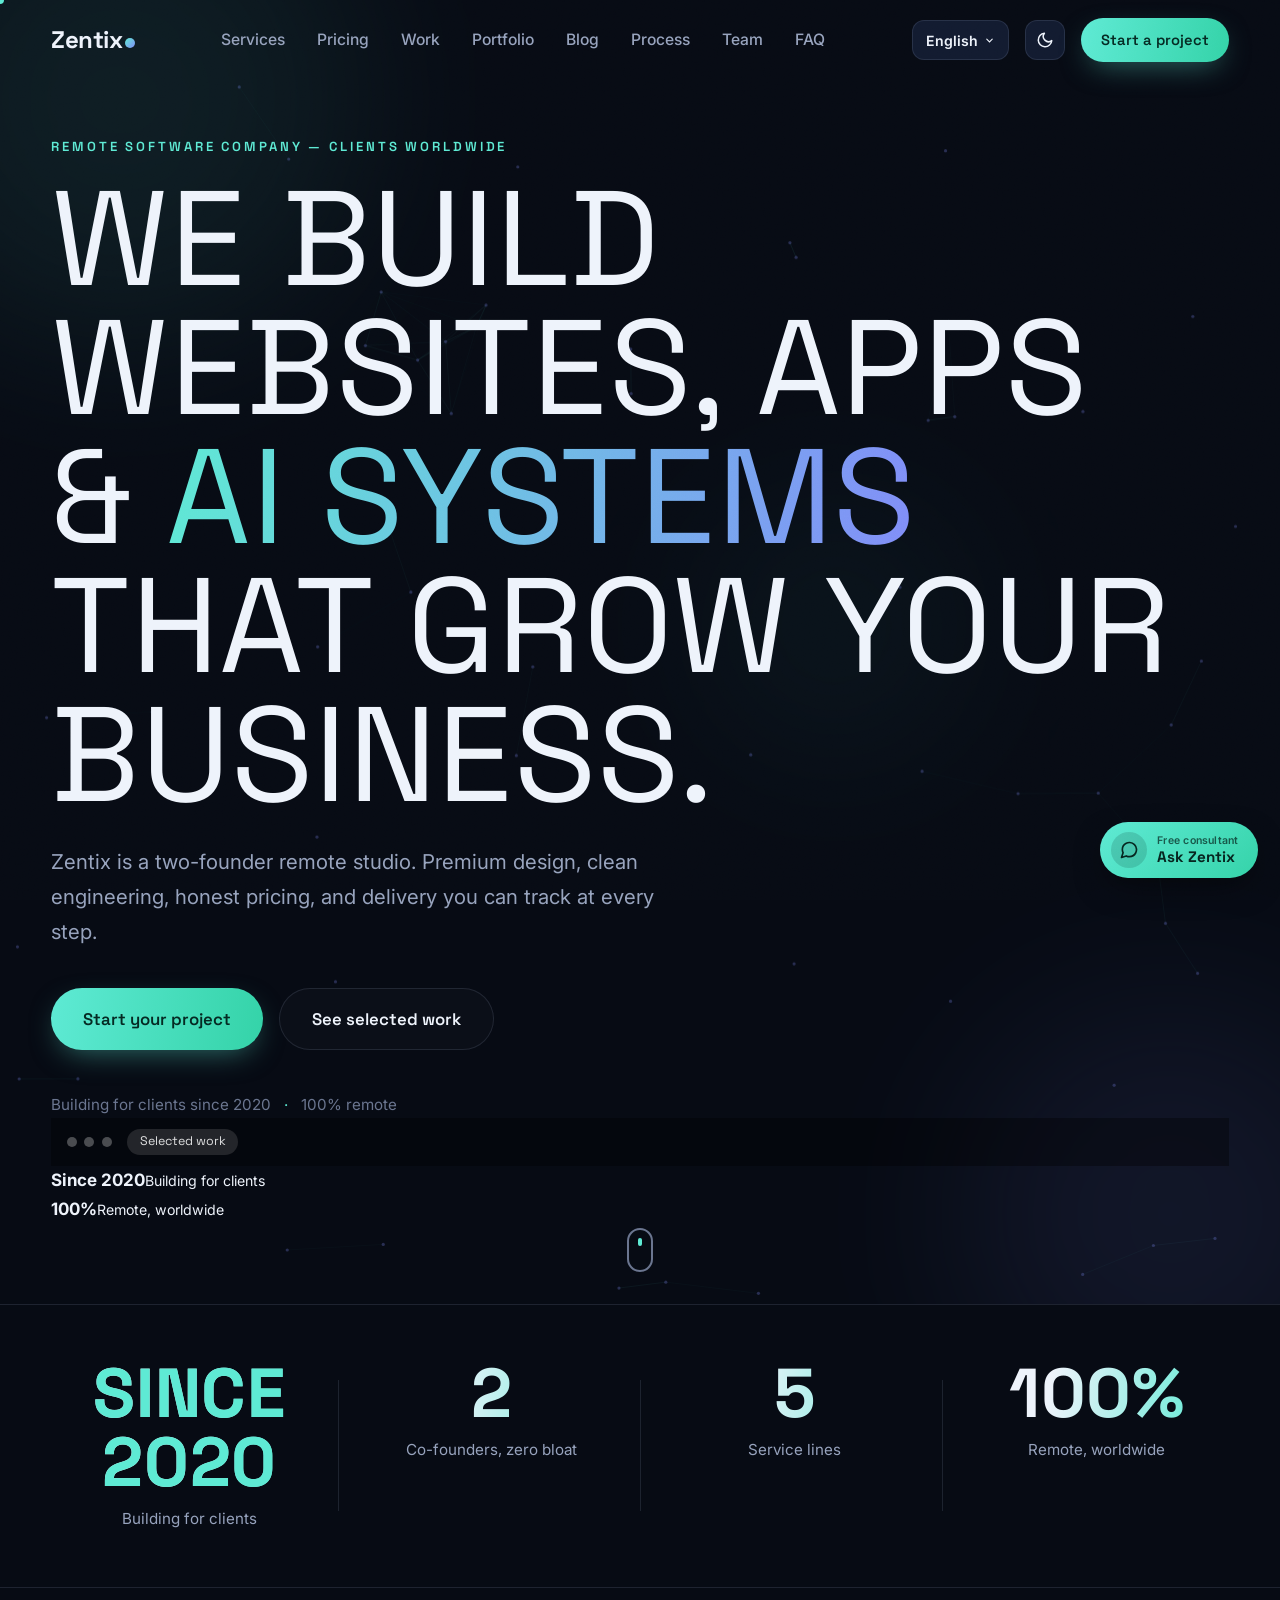
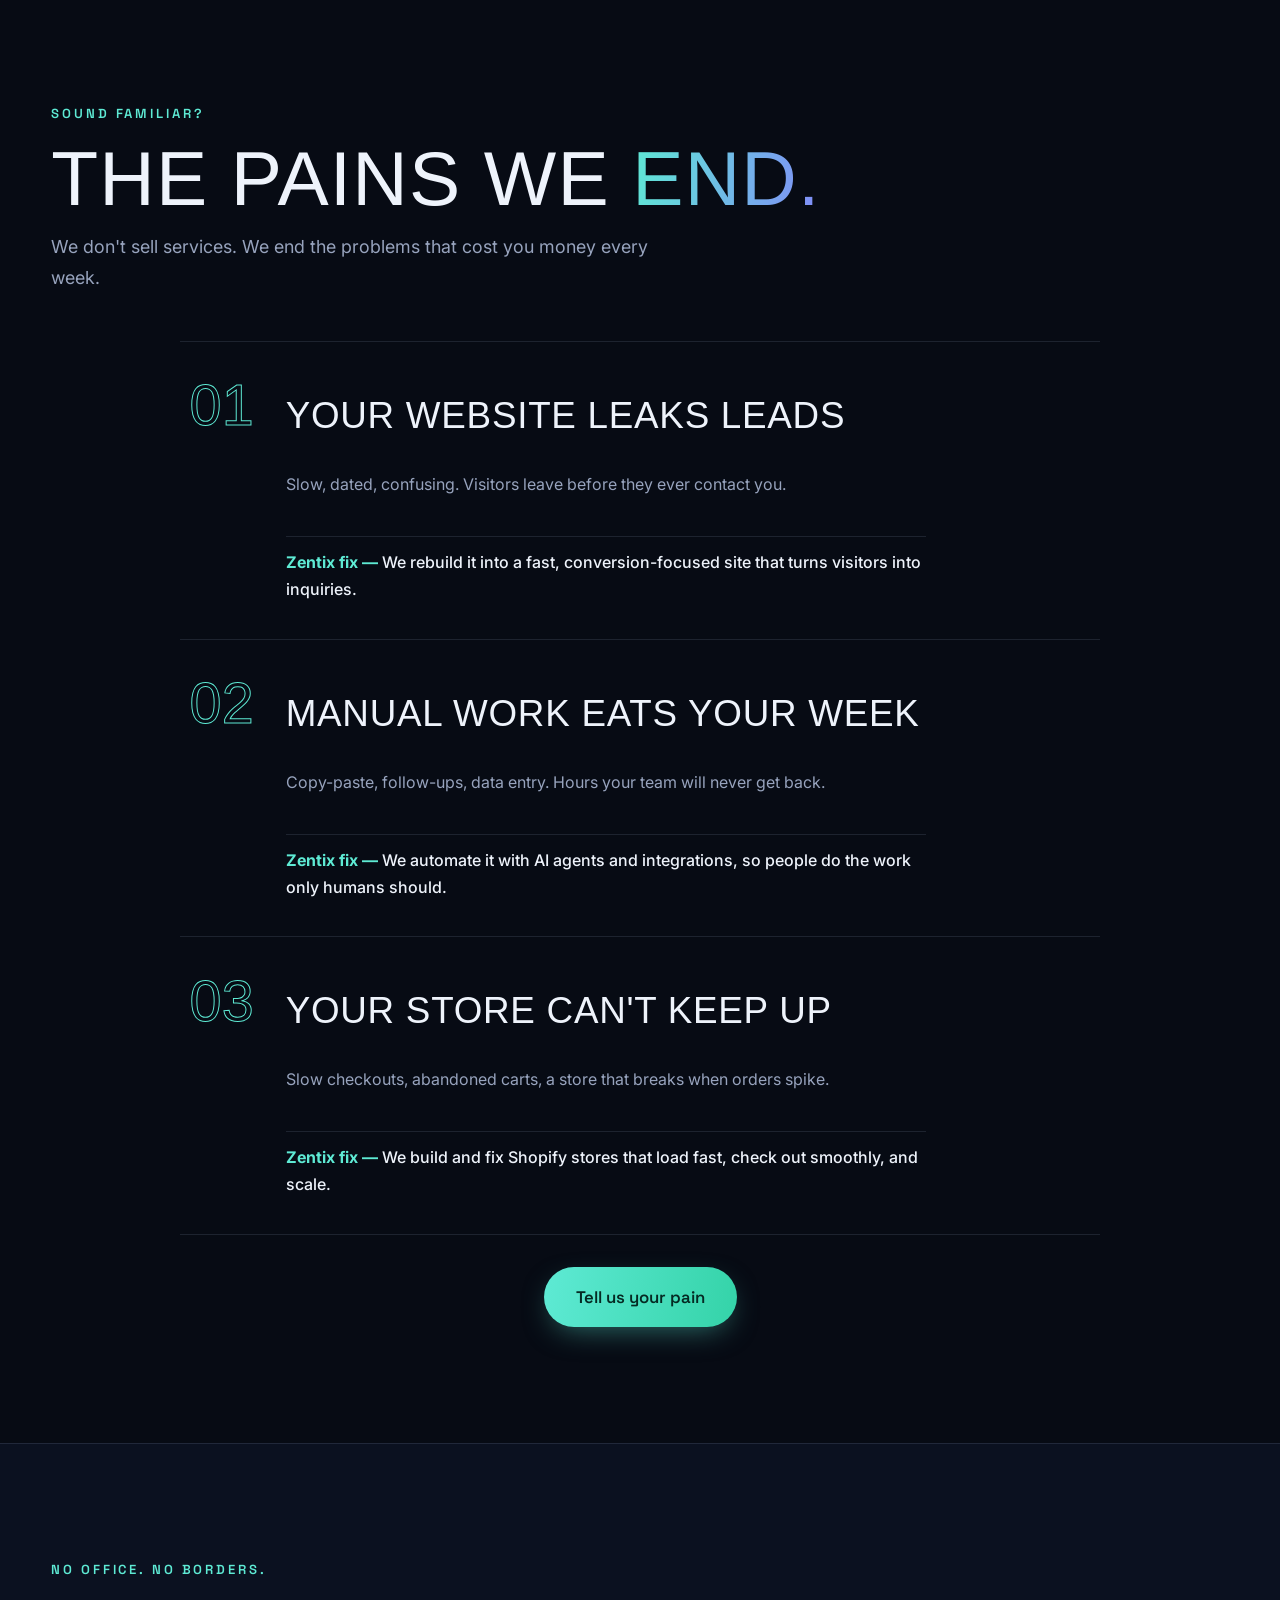
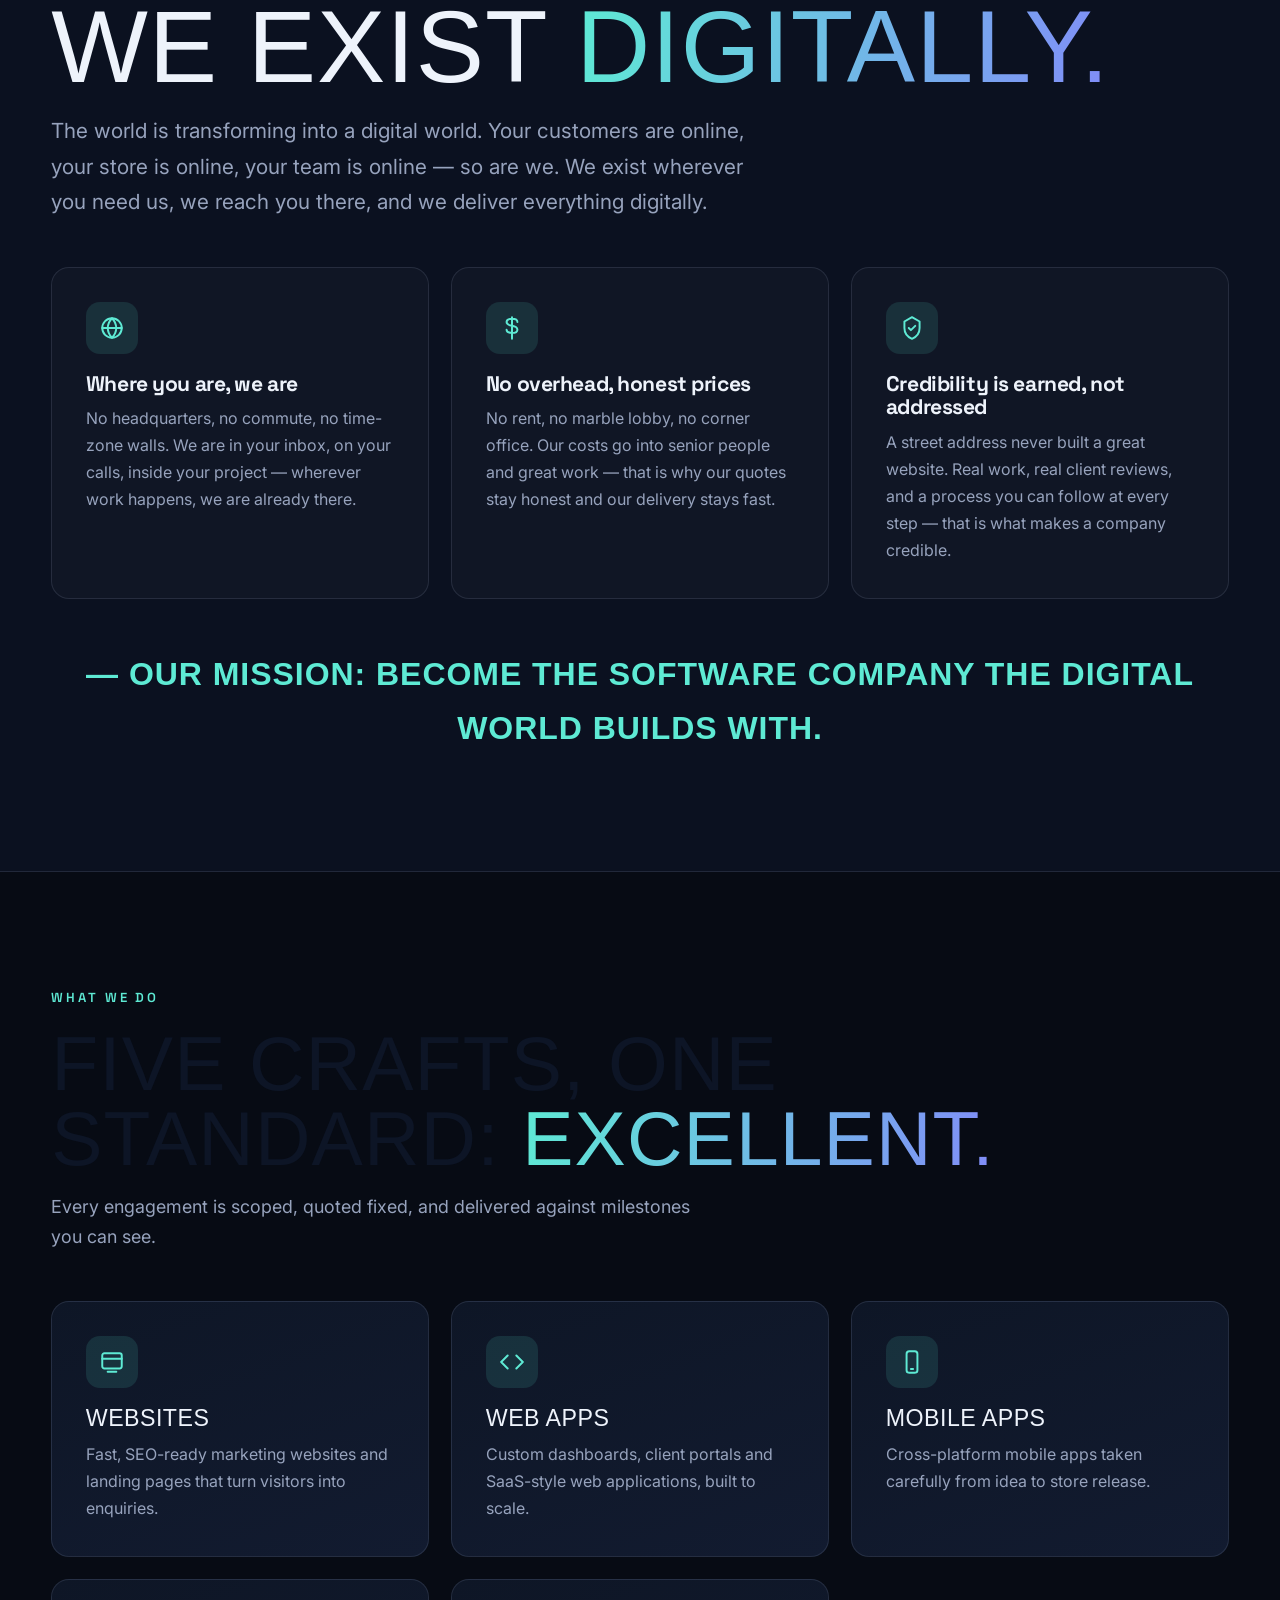
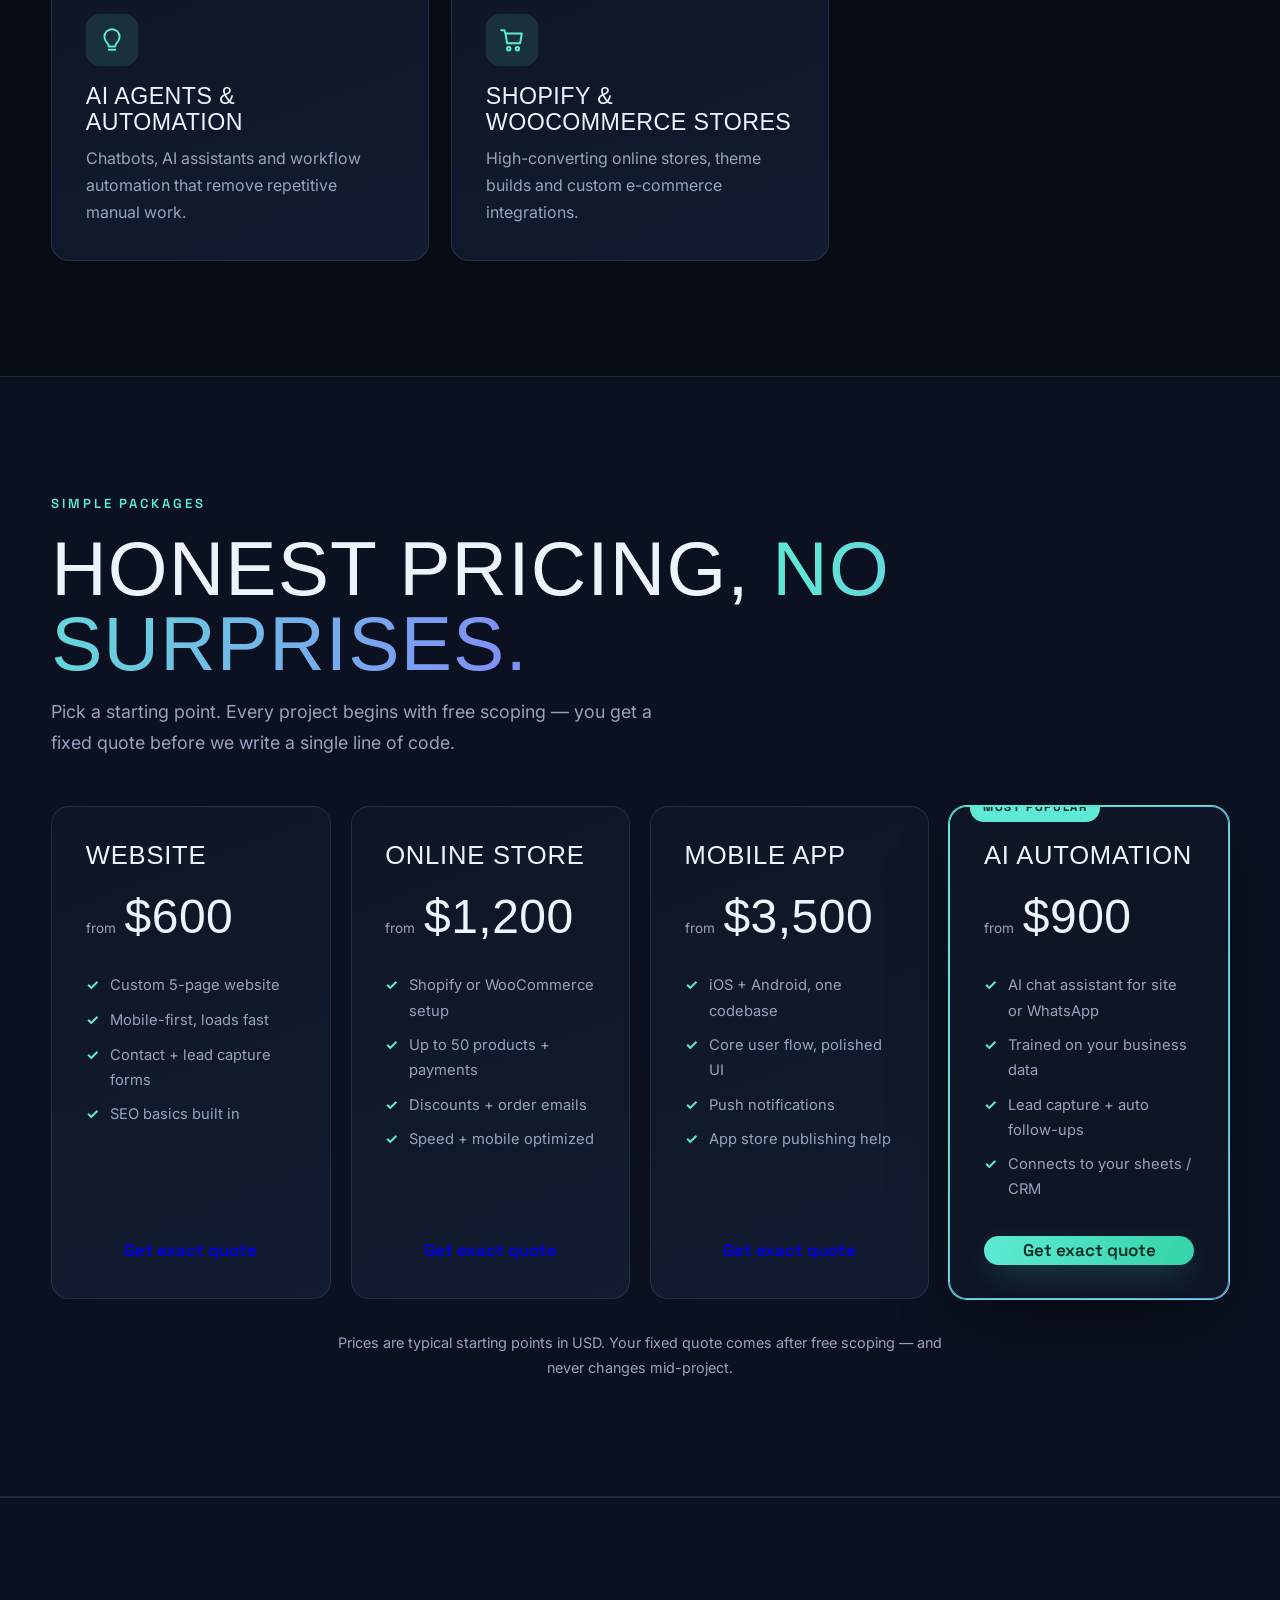
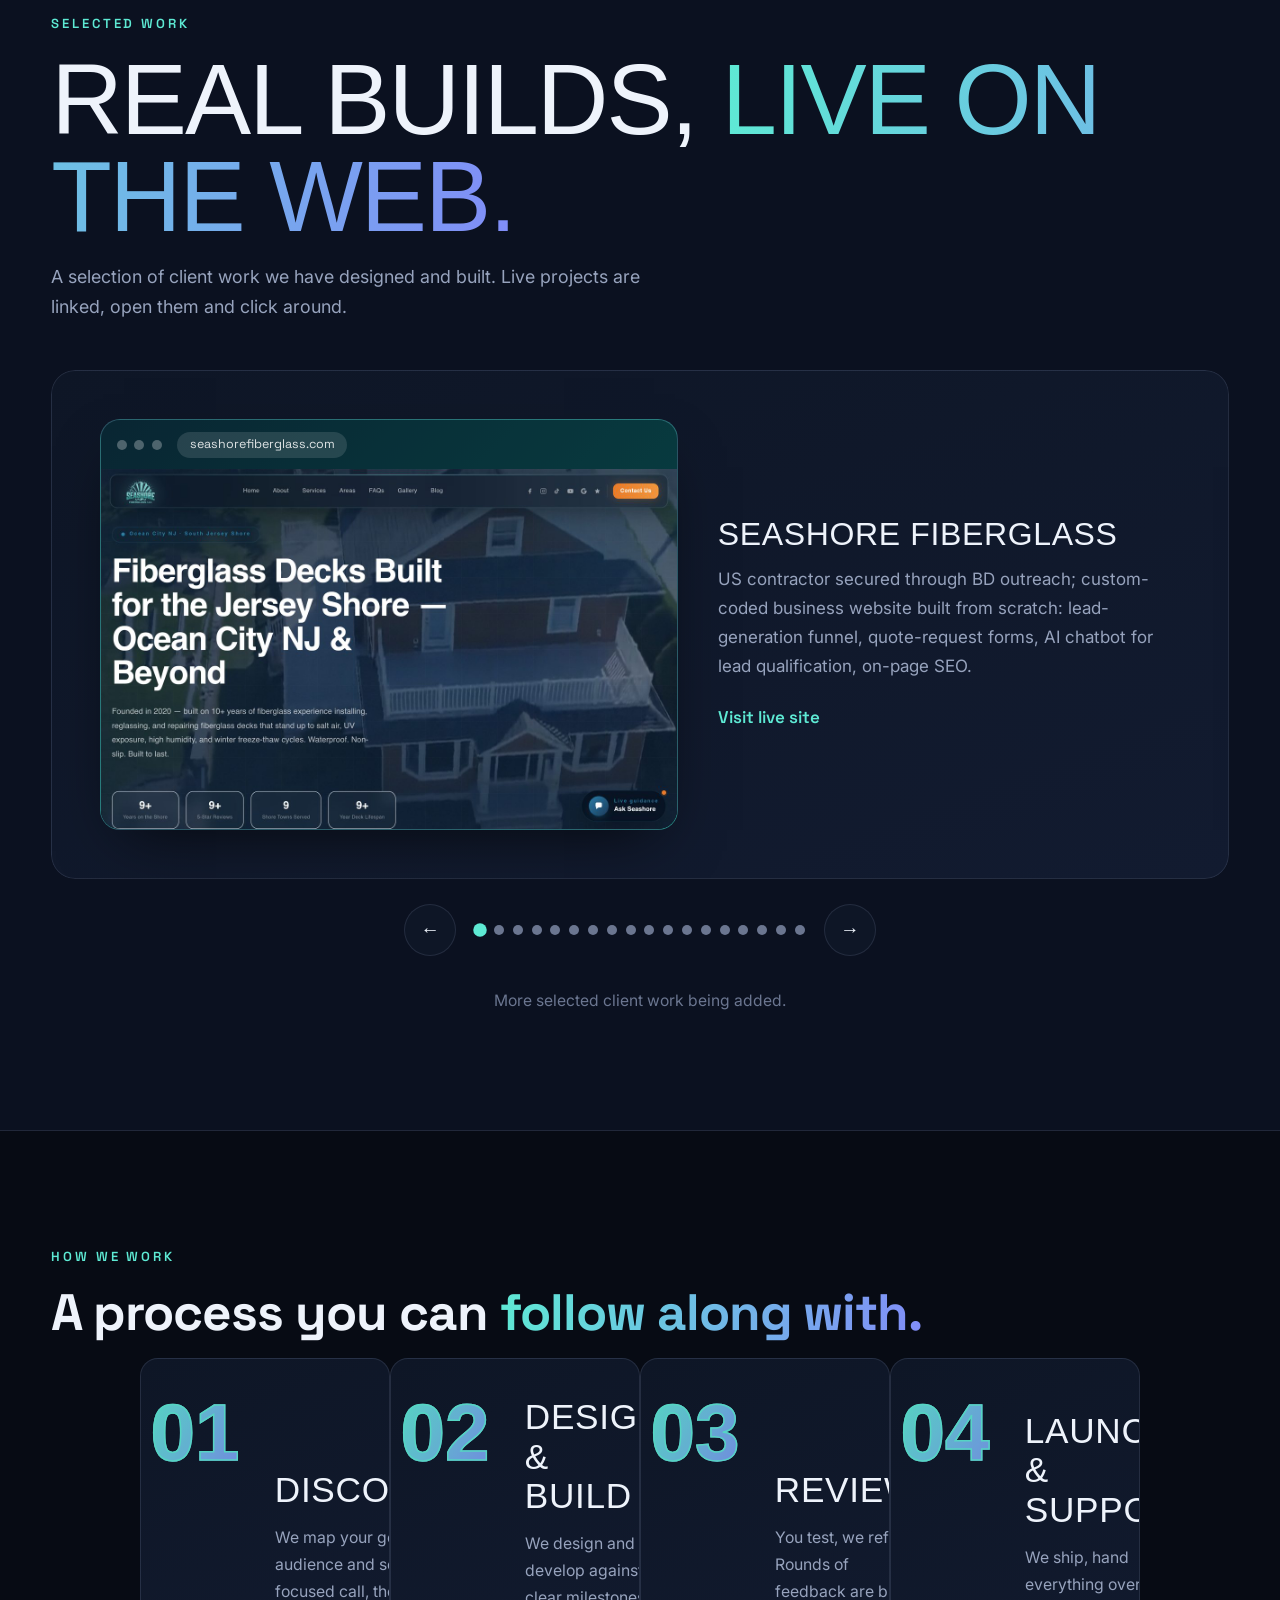
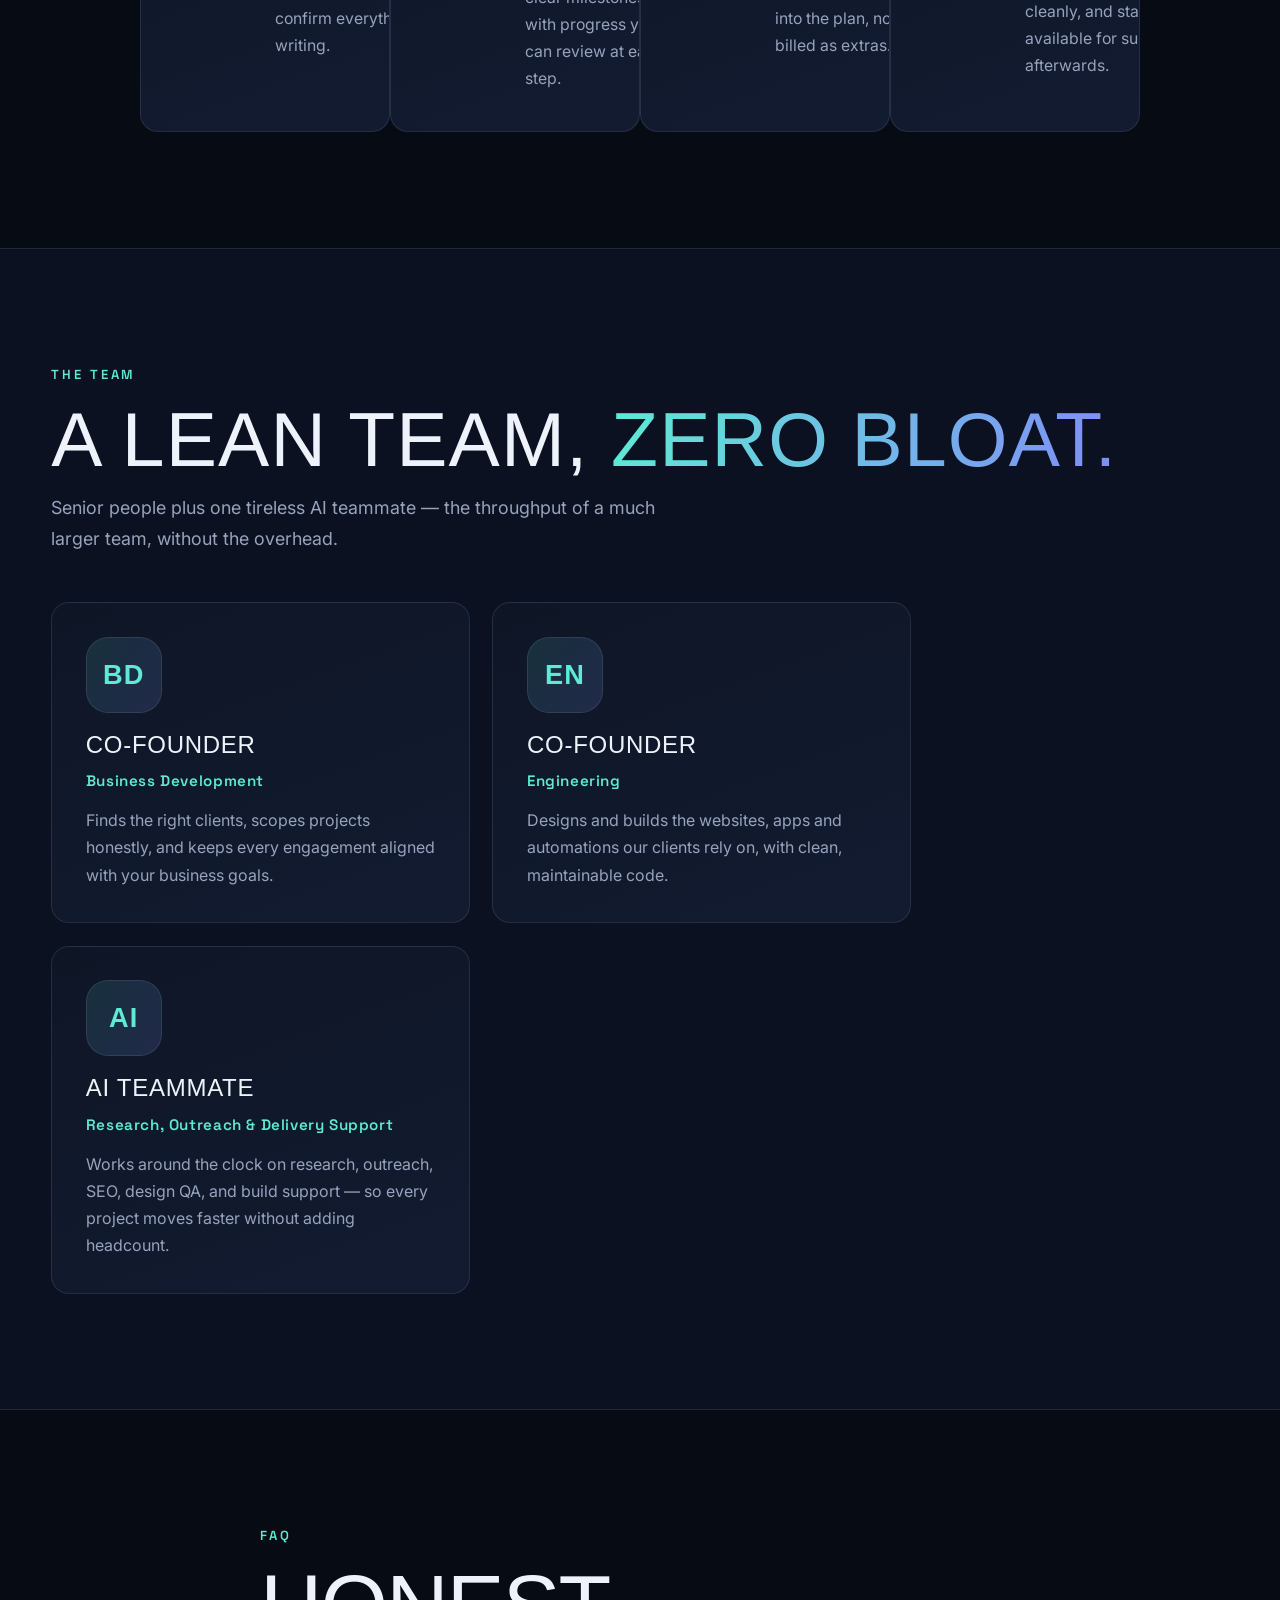
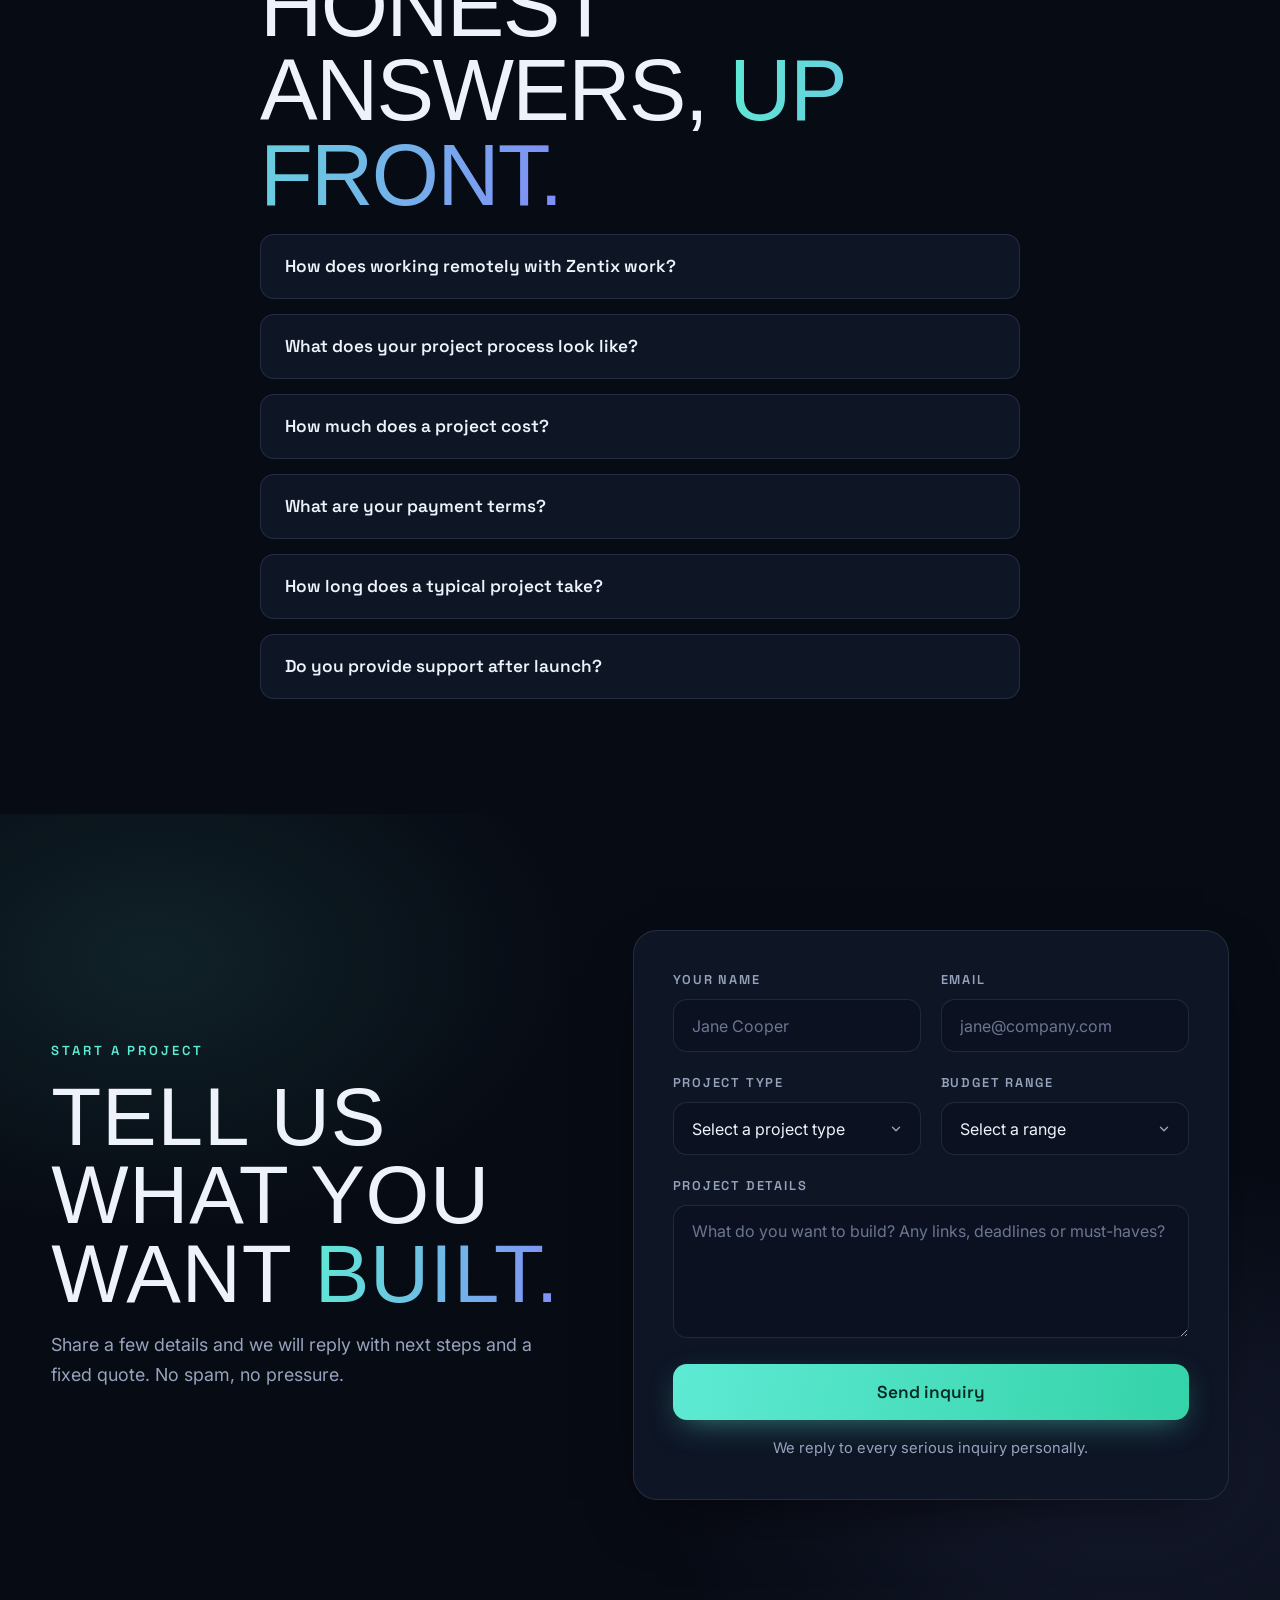
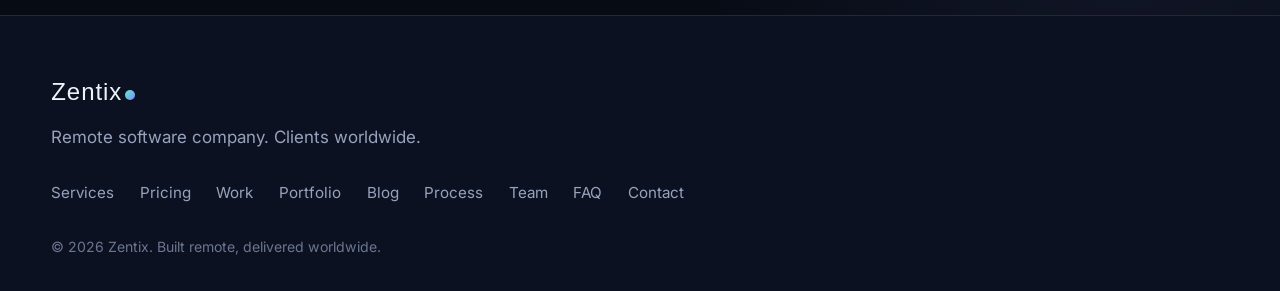
==== commit 8a15fccc: "v3 light editorial redesign (Mehmanon)" ====
--- a/index.html
+++ b/index.html
@@ -7,8 +7,8 @@
   <meta name="description" content="Zentix is a remote software company serving clients across the globe. We build websites, web apps, mobile apps, AI automation and Shopify stores.">
   <link rel="canonical" href="https://mycodescene.github.io/zentix/">
   <meta name="robots" content="index, follow">
-  <meta name="theme-color" content="#070B14">
-  <script>try{if(localStorage.getItem("zentix-theme")==="light")document.documentElement.setAttribute("data-theme","light")}catch(e){}</script>
+  <meta name="theme-color" content="#ffffff">
+  <script>try{if(localStorage.getItem("zentix-theme")==="dark")document.documentElement.setAttribute("data-theme","dark")}catch(e){}</script>
 
   <!-- Open Graph -->
   <meta property="og:type" content="website">
@@ -28,11 +28,11 @@
 
   <link rel="preconnect" href="https://fonts.googleapis.com">
   <link rel="preconnect" href="https://fonts.gstatic.com" crossorigin>
-  <link href="https://fonts.googleapis.com/css2?family=Anton&family=Space+Grotesk:wght@400;500;600;700&family=Inter:wght@400;500;600&display=swap" rel="stylesheet">
+  <link href="https://fonts.googleapis.com/css2?family=Space+Grotesk:wght@400;500;600;700&family=Inter:wght@400;500;600&display=swap" rel="stylesheet">
     <link rel="preconnect" href="https://fonts.googleapis.com">
   <link rel="preconnect" href="https://fonts.gstatic.com" crossorigin>
   <link href="https://fonts.googleapis.com/css2?family=IBM+Plex+Sans+Arabic:wght@400;500;600;700&display=swap" rel="stylesheet">
-<link rel="stylesheet" href="styles.css?v=6">
+<link rel="stylesheet" href="styles.css?v=7">
 
   <script type="application/ld+json">
   {
@@ -138,16 +138,21 @@
           <span class="sep" aria-hidden="true">·</span>
           <span data-i18n="hero_m2">100% remote</span>
         </div>
+        <div class="hero-visual reveal" aria-hidden="true">
+          <div class="hero-browser">
+            <div class="browser-bar"><span></span><span></span><span></span><em data-i18n="work_eyebrow">Selected work</em></div>
+            <div class="hero-screen">
+              <div class="hs-side"></div>
+              <div class="hs-main"><i></i><i></i><i></i></div>
+            </div>
+          </div>
+          <div class="hero-badge hb-1"><strong data-i18n="stat1_v">Since 2020</strong><small data-i18n="stat1_l">Building for clients</small></div>
+          <div class="hero-badge hb-2"><strong><span class="counter" data-count="100" data-suffix="%">0</span></strong><small data-i18n="stat4_l">Remote, worldwide</small></div>
+        </div>
       </div>
       <a href="#services" class="scroll-hint" data-i18n-aria="scroll_services" aria-label="Scroll to services"><span></span></a>
     </section>
 
-    <!-- MARQUEE: site vocabulary only -->
-    <div class="marquee" aria-hidden="true">
-      <div class="marquee-track">
-        <span>Websites</span><i>&bull;</i><span>Web Apps</span><i>&bull;</i><span>Mobile Apps</span><i>&bull;</i><span>AI Automation</span><i>&bull;</i><span>Online Store</span><i>&bull;</i><span>Zentix</span><i>&bull;</i>
-        <span>Websites</span><i>&bull;</i><span>Web Apps</span><i>&bull;</i><span>Mobile Apps</span><i>&bull;</i><span>AI Automation</span><i>&bull;</i><span>Online Store</span><i>&bull;</i><span>Zentix</span><i>&bull;</i>
-      </div>
     </div>
 
     <!-- STATS -->
@@ -242,7 +247,7 @@
     </section>
 
     <!-- SERVICES -->
-    <section class="section band-paper" id="services" aria-label="Services">
+    <section class="section" id="services" aria-label="Services">
       <div class="container">
         <p class="eyebrow reveal" data-i18n="svc_eyebrow">What we do</p>
         <h2 class="section-title reveal"><span data-i18n="svc_t1">Five crafts, one standard:</span> <span class="grad-text" data-i18n="svc_t2">excellent.</span></h2>
@@ -344,12 +349,6 @@
       </div>
     </section>
 
-    <!-- MARQUEE: site vocabulary only -->
-    <div class="marquee marquee-outline" aria-hidden="true">
-      <div class="marquee-track">
-        <span>Selected Work</span><i>&bull;</i><span>Real Builds</span><i>&bull;</i><span>Live On The Web</span><i>&bull;</i>
-        <span>Selected Work</span><i>&bull;</i><span>Real Builds</span><i>&bull;</i><span>Live On The Web</span><i>&bull;</i>
-      </div>
     </div>
 
     <!-- WORK -->
@@ -630,7 +629,7 @@
     <!-- TESTIMONIALS: add here when real client quotes arrive -->
 
     <!-- FAQ -->
-    <section class="section band-paper" id="faq" aria-label="Frequently asked questions">
+    <section class="section" id="faq" aria-label="Frequently asked questions">
       <div class="container narrow">
         <p class="eyebrow reveal" data-i18n="faq_eyebrow">FAQ</p>
         <h2 class="section-title reveal"><span data-i18n="faq_t1">Honest answers,</span> <span class="grad-text" data-i18n="faq_t2">up front.</span></h2>
@@ -663,12 +662,6 @@
       </div>
     </section>
 
-    <!-- MARQUEE: site vocabulary only -->
-    <div class="marquee" aria-hidden="true">
-      <div class="marquee-track">
-        <span>Start A Project</span><i>&bull;</i><span>Fixed Quote</span><i>&bull;</i><span>No Surprises</span><i>&bull;</i><span>Zentix</span><i>&bull;</i>
-        <span>Start A Project</span><i>&bull;</i><span>Fixed Quote</span><i>&bull;</i><span>No Surprises</span><i>&bull;</i><span>Zentix</span><i>&bull;</i>
-      </div>
     </div>
 
     <!-- CONTACT -->
@@ -750,7 +743,7 @@
 
   <script src="i18n.js?v=5" defer></script>
   <script src="chatbot.js?v=4" defer></script>
-  <script src="script.js?v=2" defer></script>
+  <script src="script.js?v=3" defer></script>
 
   <!-- AI consultant widget -->
   <button class="zc-launcher" id="zcLauncher" data-i18n-aria="z_launcher" aria-label="Open AI consultant" aria-expanded="false">
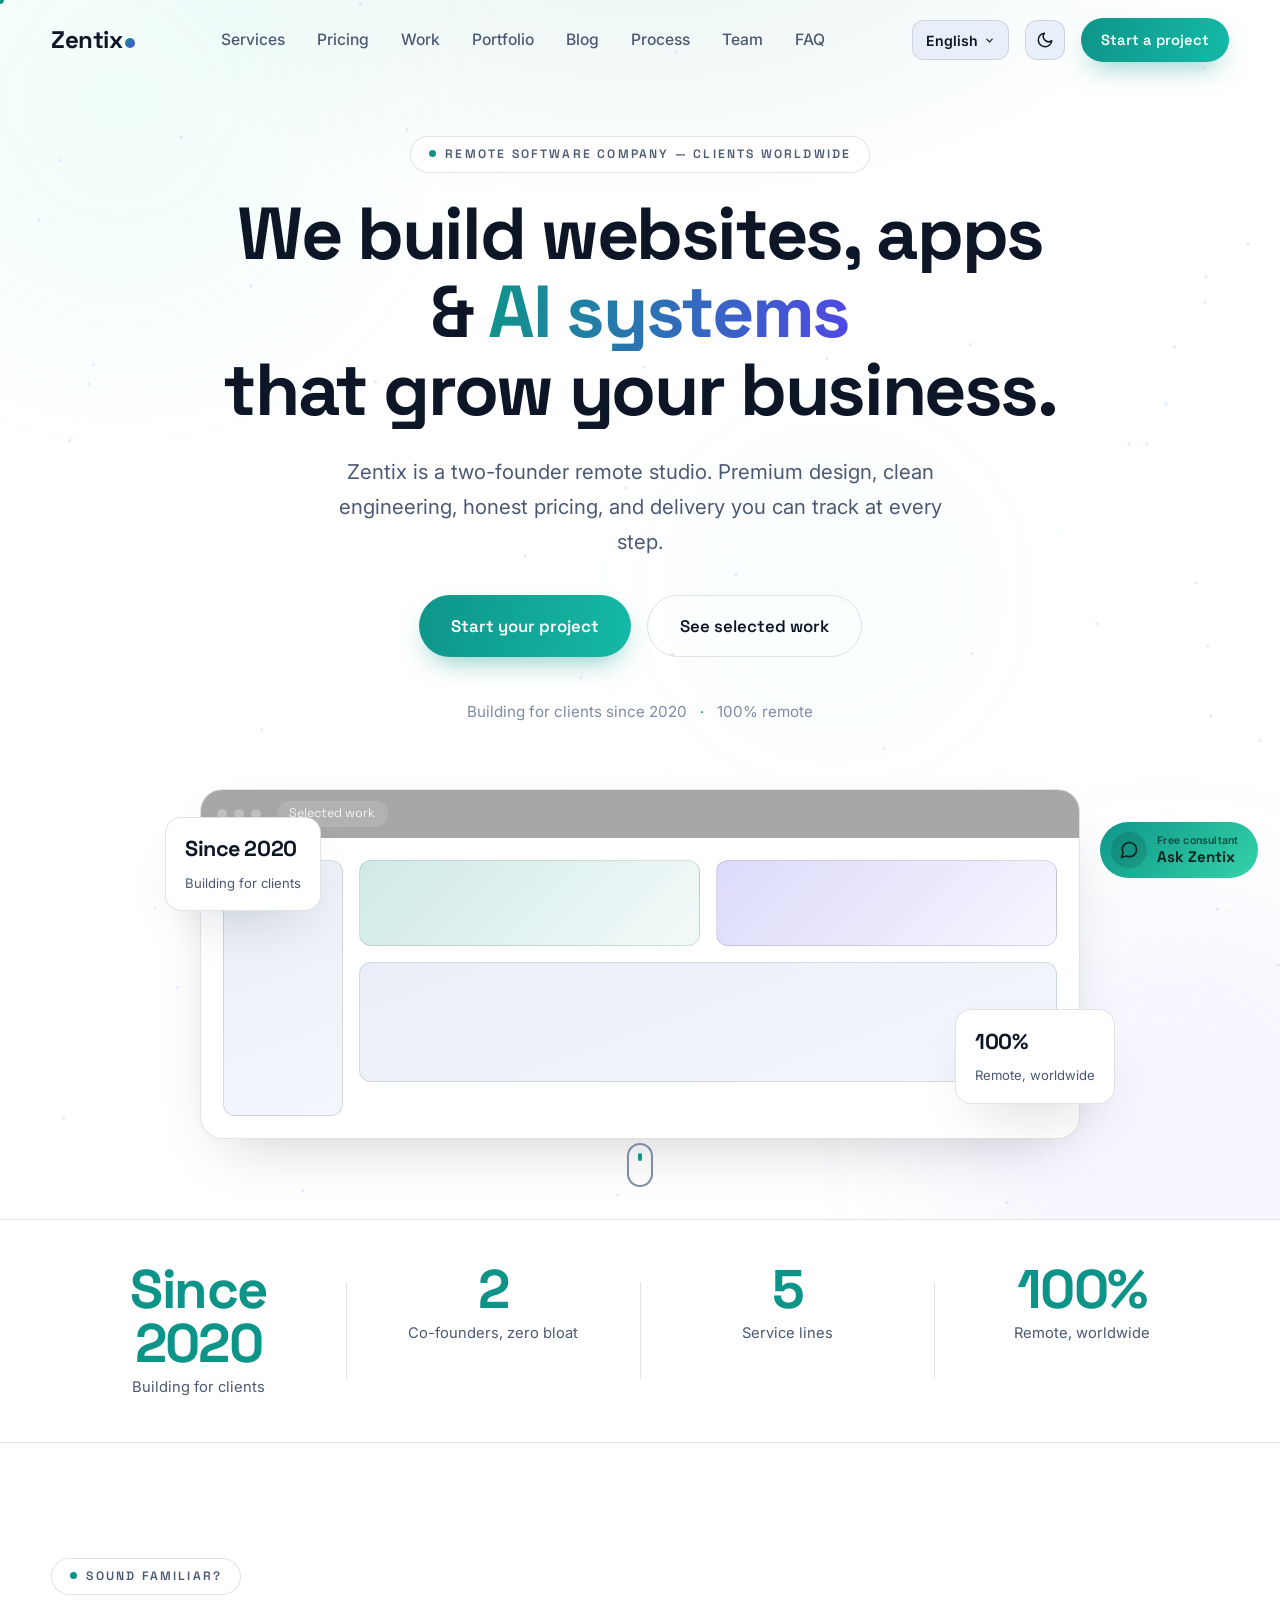
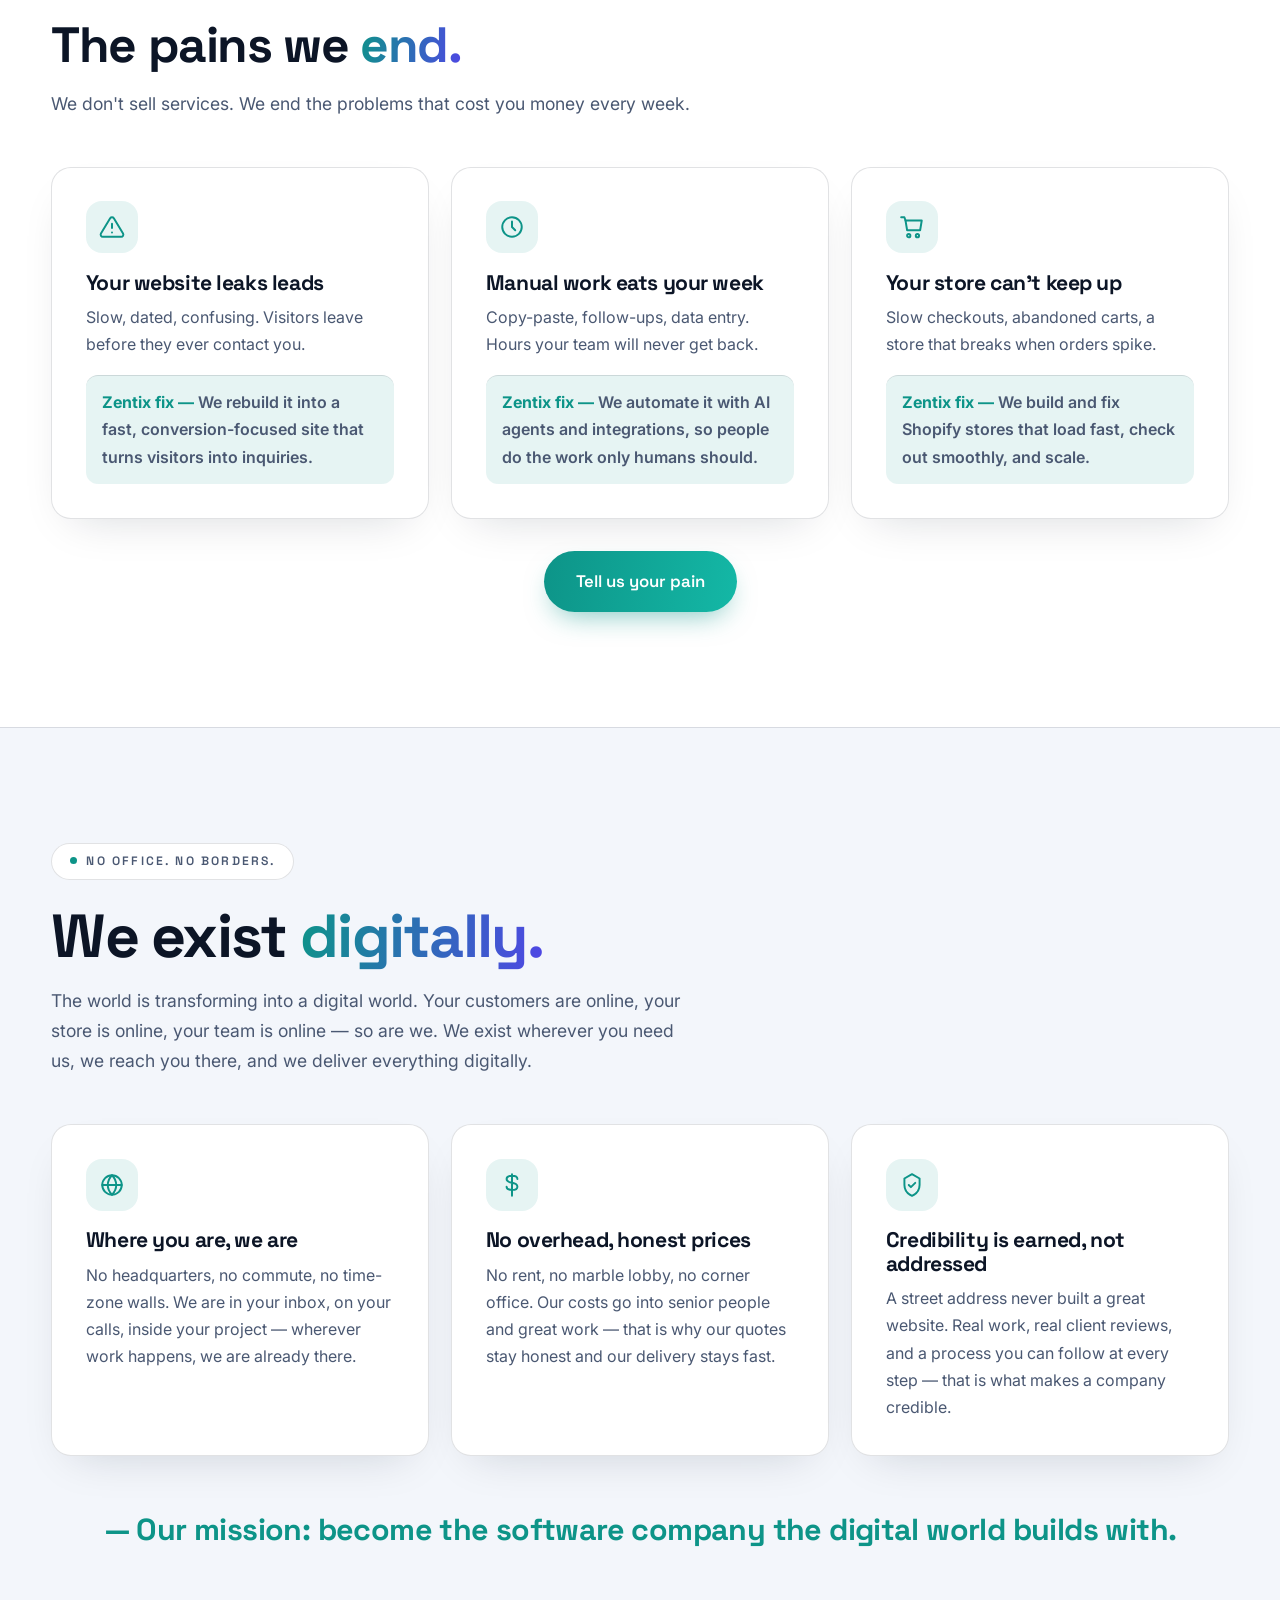
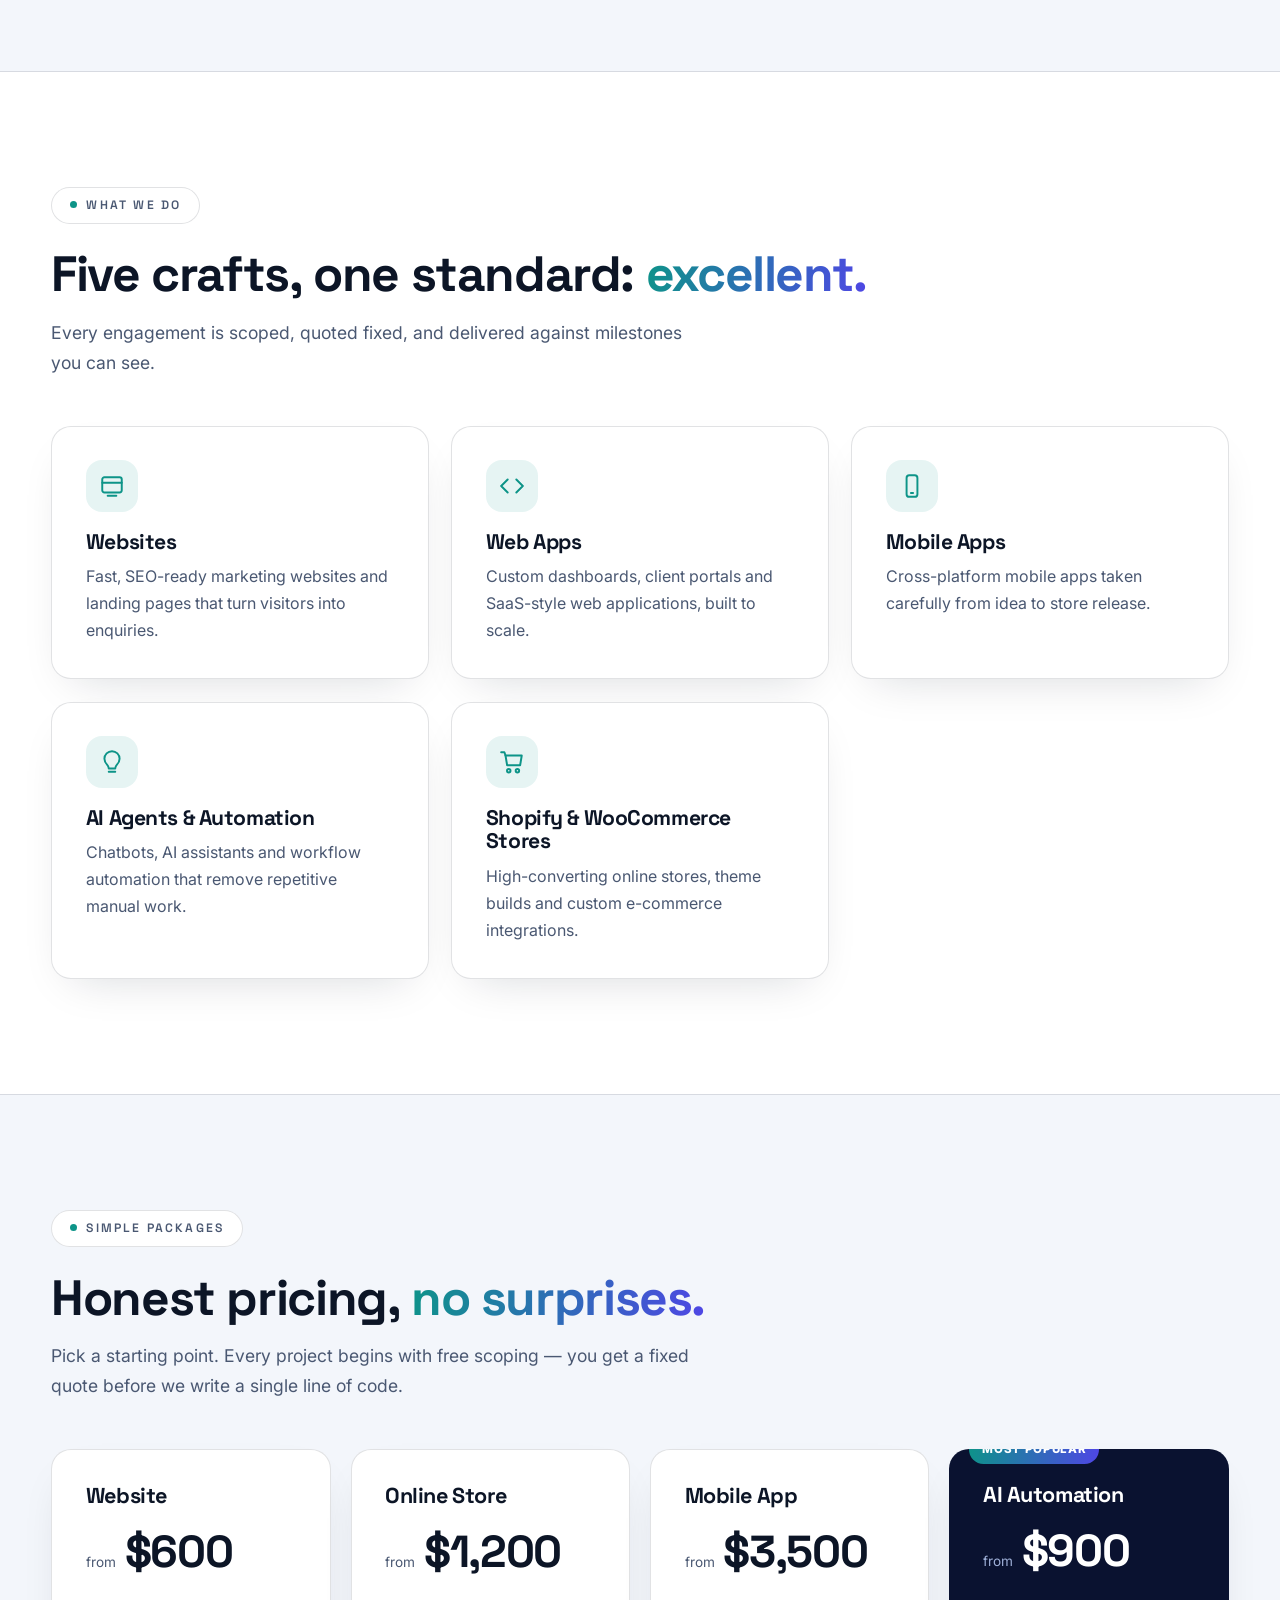
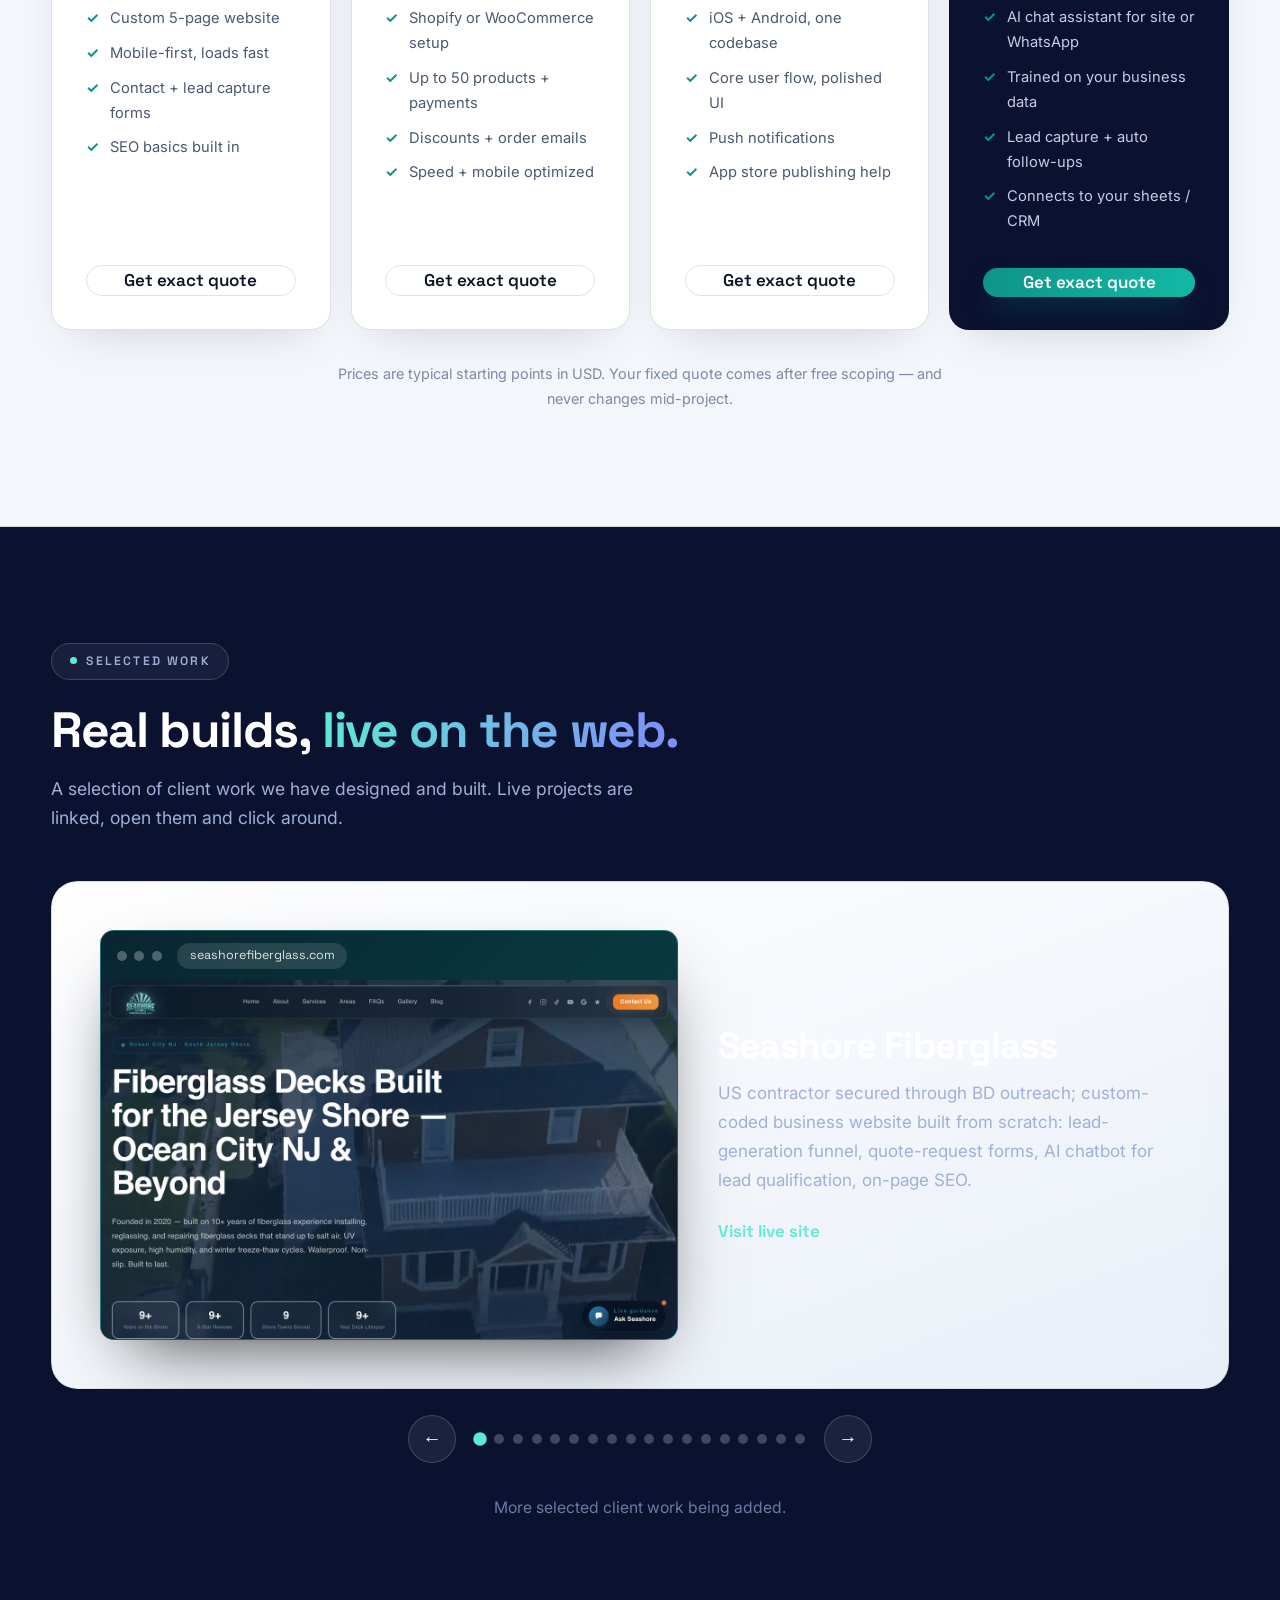
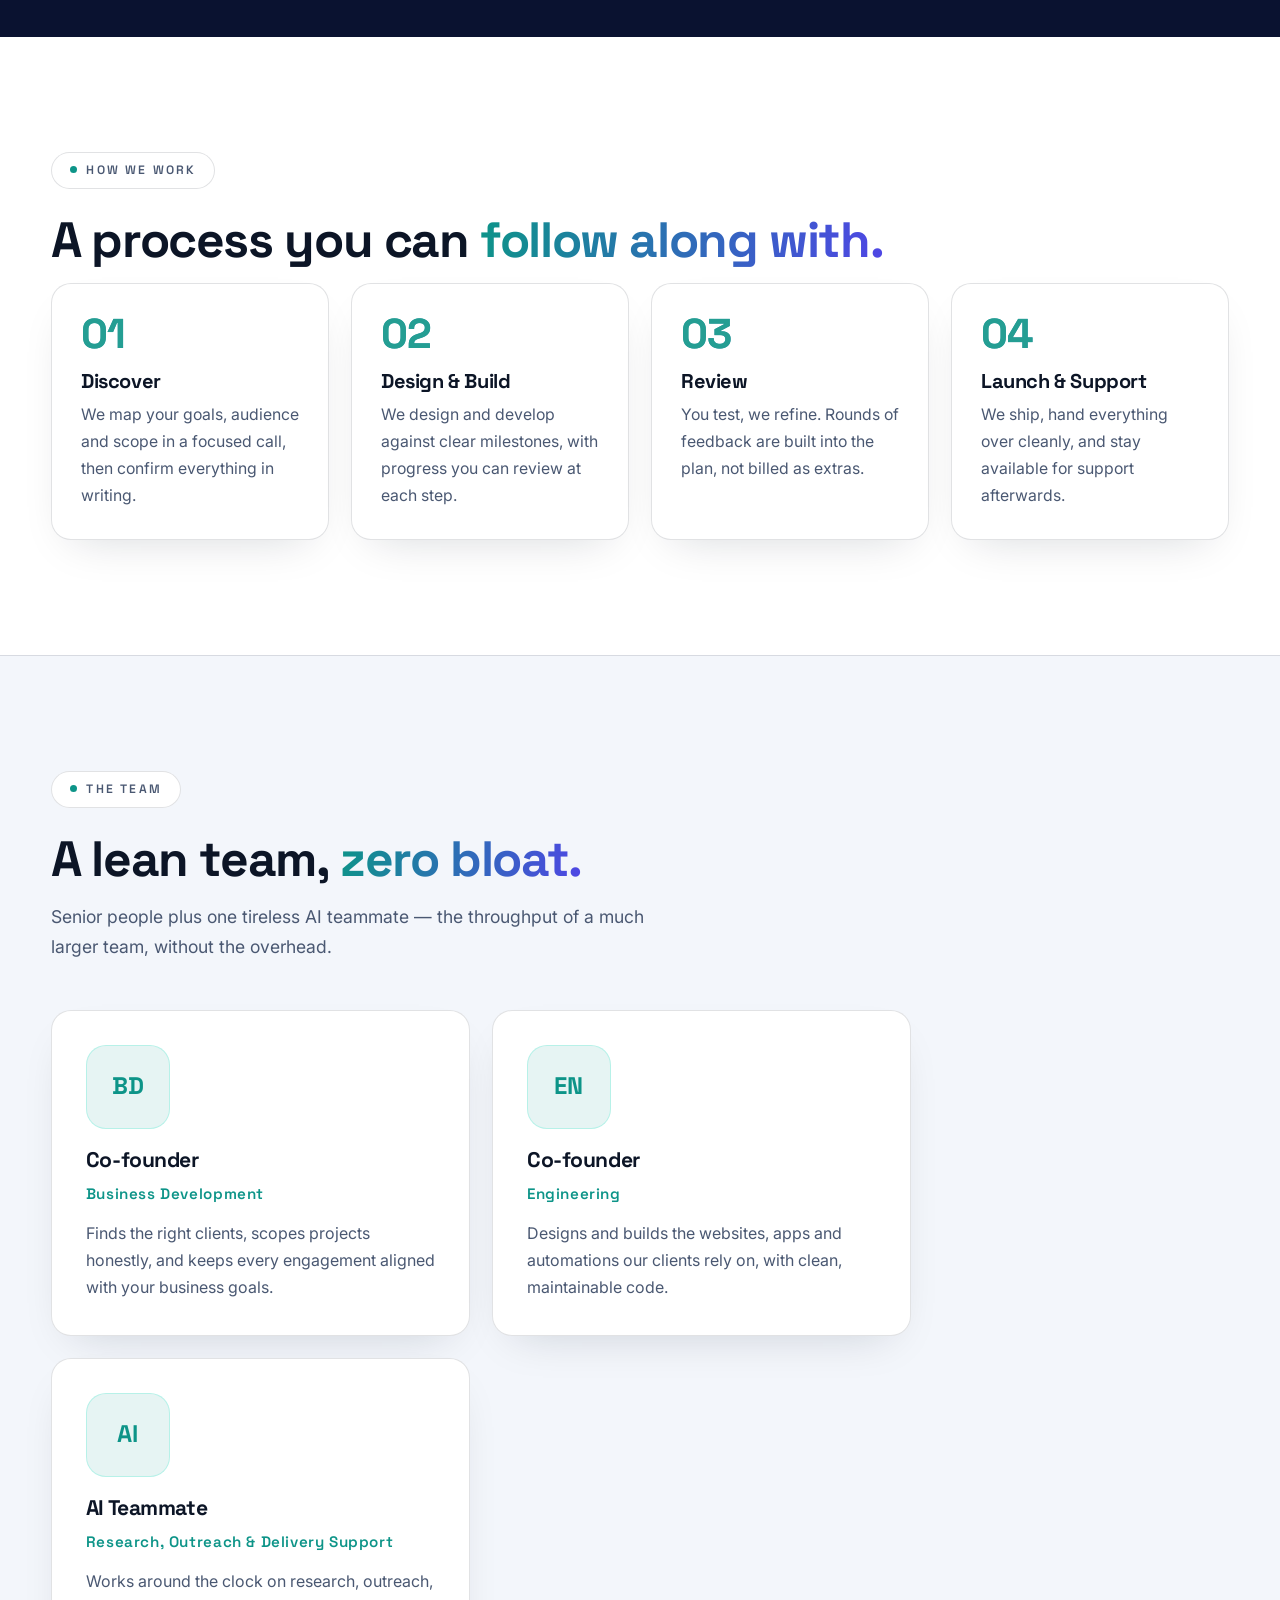
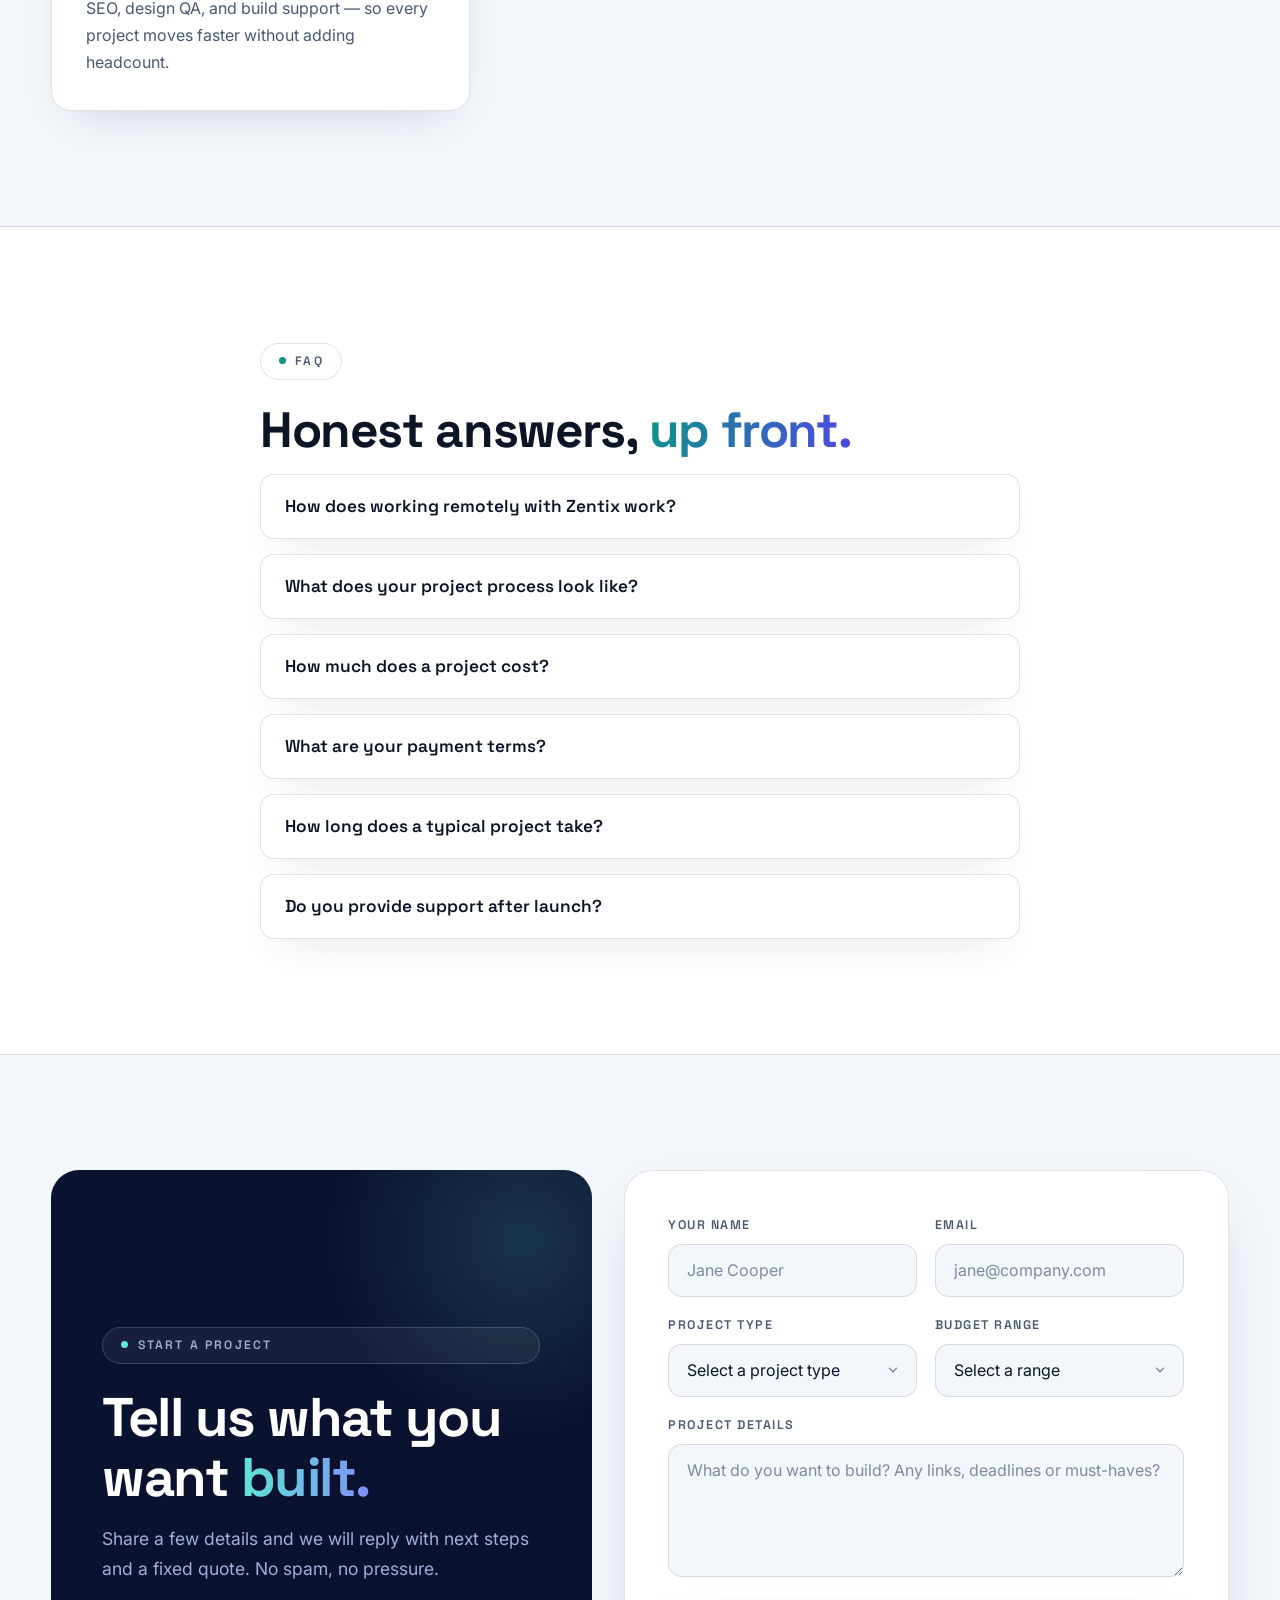
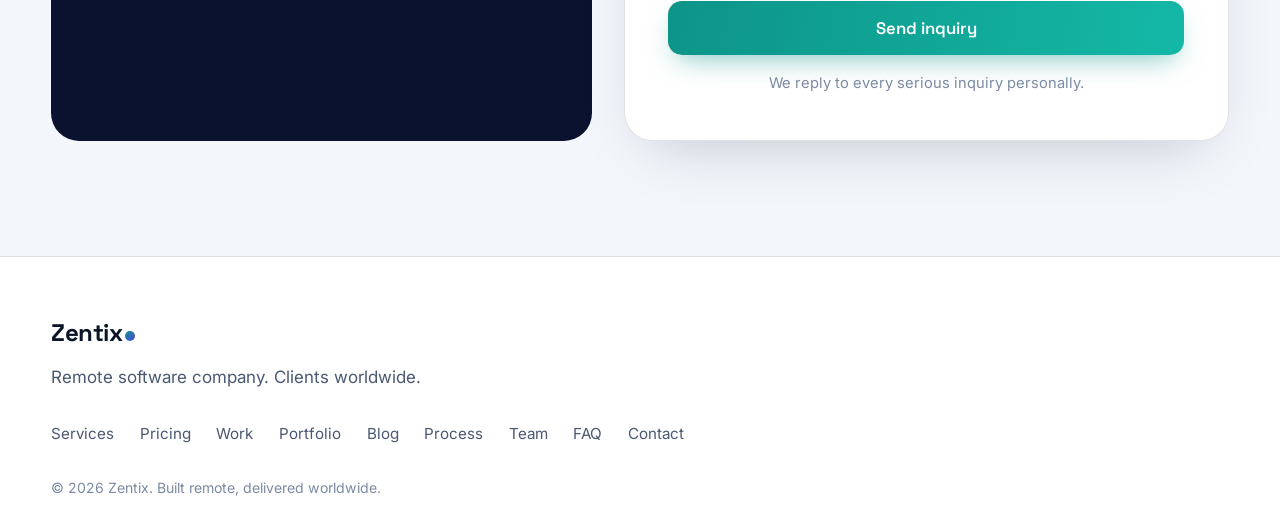
==== commit 9ed8d8bf: "v3: theme key migration + toggle icons" ====
--- a/index.html
+++ b/index.html
@@ -8,7 +8,7 @@
   <link rel="canonical" href="https://mycodescene.github.io/zentix/">
   <meta name="robots" content="index, follow">
   <meta name="theme-color" content="#ffffff">
-  <script>try{if(localStorage.getItem("zentix-theme")==="dark")document.documentElement.setAttribute("data-theme","dark")}catch(e){}</script>
+  <script>try{if(localStorage.getItem("zentix-theme-v3")==="dark")document.documentElement.setAttribute("data-theme","dark")}catch(e){}</script>
 
   <!-- Open Graph -->
   <meta property="og:type" content="website">
@@ -32,7 +32,7 @@
     <link rel="preconnect" href="https://fonts.googleapis.com">
   <link rel="preconnect" href="https://fonts.gstatic.com" crossorigin>
   <link href="https://fonts.googleapis.com/css2?family=IBM+Plex+Sans+Arabic:wght@400;500;600;700&display=swap" rel="stylesheet">
-<link rel="stylesheet" href="styles.css?v=7">
+<link rel="stylesheet" href="styles.css?v=8">
 
   <script type="application/ld+json">
   {
@@ -743,7 +743,7 @@
 
   <script src="i18n.js?v=5" defer></script>
   <script src="chatbot.js?v=4" defer></script>
-  <script src="script.js?v=3" defer></script>
+  <script src="script.js?v=4" defer></script>
 
   <!-- AI consultant widget -->
   <button class="zc-launcher" id="zcLauncher" data-i18n-aria="z_launcher" aria-label="Open AI consultant" aria-expanded="false">
--- a/styles.css
+++ b/styles.css
@@ -2,21 +2,23 @@
 /* ============ ZENTIX — custom agency theme ============ */
 :root {
   --ease: cubic-bezier(.16,1,.3,1); /* signature easing, winners use one curve everywhere */
-  --bg: #070b14;
-  --bg-soft: #0b1120;
-  --surface: #0e1626;
-  --surface-2: #121b30;
-  --ink: #eef3fb;
-  --muted: #97a3bd;
-  --muted-2: #6b7690;
-  --accent: #5eead4;
-  --accent-2: #818cf8;
-  --accent-dim: rgba(94, 234, 212, 0.12);
-  --line: rgba(151, 163, 189, 0.16);
-  --radius: 18px;
+  --bg: #ffffff;
+  --bg-soft: #f3f6fb;
+  --surface: #ffffff;
+  --surface-2: #e9eff8;
+  --ink: #0c1526;
+  --muted: #4a5872;
+  --muted-2: #7d8aa3;
+  --accent: #0d9488;
+  --accent-2: #4f46e5;
+  --accent-dim: rgba(13, 148, 136, 0.10);
+  --line: rgba(12, 21, 38, 0.12);
+  --radius: 20px;
+  --navy: #0a1230;
   --font-display: "Space Grotesk", system-ui, sans-serif;
   --font-body: "Inter", system-ui, sans-serif;
-  --shadow-lg: 0 24px 60px -24px rgba(0, 0, 0, 0.7);
+  --shadow-lg: 0 24px 60px -28px rgba(12, 21, 38, 0.25);
+  --shadow-card: 0 18px 44px -22px rgba(12, 21, 38, 0.18);
 }
 
 * { margin: 0; padding: 0; box-sizing: border-box; }
@@ -288,19 +290,21 @@
 }
 
 /* ---------- light theme ---------- */
-[data-theme="light"] {
-  --bg: #f5f8fc;
-  --bg-soft: #e9eff8;
-  --surface: #ffffff;
-  --surface-2: #edf2f9;
-  --ink: #0d1526;
-  --muted: #48546e;
-  --muted-2: #7c879e;
-  --accent: #0d9488;
-  --accent-2: #4f46e5;
-  --accent-dim: rgba(13, 148, 136, 0.10);
-  --line: rgba(13, 21, 38, 0.12);
-  --shadow-lg: 0 24px 60px -28px rgba(13, 21, 38, 0.28);
+[data-theme="dark"] {
+  --bg: #070b14;
+  --bg-soft: #0b1120;
+  --surface: #0e1626;
+  --surface-2: #121b30;
+  --ink: #eef3fb;
+  --muted: #97a3bd;
+  --muted-2: #6b7690;
+  --accent: #5eead4;
+  --accent-2: #818cf8;
+  --accent-dim: rgba(94, 234, 212, 0.12);
+  --line: rgba(151, 163, 189, 0.16);
+  --navy: #0a1230;
+  --shadow-lg: 0 24px 60px -24px rgba(0, 0, 0, 0.7);
+  --shadow-card: 0 18px 44px -22px rgba(0, 0, 0, 0.5);
 }
 .theme-toggle {
   display: inline-flex; align-items: center; justify-content: center;
@@ -848,376 +852,276 @@
 }
 
 /* ============================================================
-   ZENTIX v2 — editorial redesign layer (2026-10-24, Ustad)
-   Reference-driven: giant condensed display type, marquee bands,
-   alternating dark/paper sections, scroll choreography.
-   TEXT RULE: every visible string already exists on the site
-   (i18n keys) — this layer changes presentation only.
-   All JS hooks (.reveal, .counter, slider, faq, form) untouched.
+   ZENTIX v3 — light editorial (2026-10-24, Mehmanon: "Full light editorial banao")
+   TEXT RULE: presentation only. Every visible string is an existing i18n key.
+   JS hooks untouched (.reveal, .counter, slider, faq, form, chatbot).
    ============================================================ */
 
-/* ---------- display type ---------- */
-.hero-title .mask > span {
-  font-family: "Anton", "Space Grotesk", system-ui, sans-serif;
-  text-transform: uppercase;
-  letter-spacing: 0.005em;
-  line-height: 0.96;
-  font-size: clamp(3rem, 10.5vw, 8.6rem);
-  font-weight: 400;
-  overflow-wrap: break-word;
+/* ---------- header ---------- */
+.site-header { background: rgba(255,255,255,0.0); }
+.site-header.scrolled {
+  background: rgba(255,255,255,0.86);
+  -webkit-backdrop-filter: blur(16px); backdrop-filter: blur(16px);
+  border-bottom: 1px solid var(--line);
+}
+[data-theme="dark"] .site-header.scrolled { background: rgba(7,11,20,0.80); }
+.main-nav a { color: var(--muted); font-weight: 500; }
+.main-nav a:hover { color: var(--ink); }
+
+/* ---------- buttons ---------- */
+.btn-primary {
+  background: linear-gradient(100deg, #0d9488, #14b8a6);
+  color: #ffffff;
+  box-shadow: 0 12px 28px -10px rgba(13, 148, 136, 0.55);
+}
+.btn-primary:hover { box-shadow: 0 18px 36px -10px rgba(13, 148, 136, 0.65); transform: translateY(-2px); }
+[data-theme="dark"] .btn-primary {
+  background: linear-gradient(100deg, #5eead4, #34d3a8);
+  color: #052a23;
+}
+.btn-ghost { border: 1px solid var(--line); color: var(--ink); background: transparent; }
+.btn-ghost:hover { border-color: var(--accent); color: var(--accent); transform: translateY(-2px); }
+.btn-outline { border: 1px solid var(--line); color: var(--ink); }
+.btn-outline:hover { border-color: var(--accent); color: var(--accent); }
+
+/* ---------- eyebrow pill ---------- */
+.eyebrow {
+  display: inline-block;
+  border: 1px solid var(--line);
+  background: var(--surface);
+  border-radius: 999px;
+  padding: 0.45rem 1.1rem;
+  font-size: 0.76rem; letter-spacing: 0.18em;
+  color: var(--muted);
+  margin-bottom: 1.4rem;
+  box-shadow: var(--shadow-card);
+}
+.eyebrow::before { content: ""; display: inline-block; width: 7px; height: 7px; border-radius: 50%; background: var(--accent); margin-right: 0.6rem; vertical-align: 1px; }
+
+/* ---------- hero ---------- */
+.hero { background: radial-gradient(900px 480px at 50% -8%, rgba(13,148,136,0.10), transparent 65%), var(--bg); }
+[data-theme="dark"] .hero { background: radial-gradient(900px 480px at 50% -8%, rgba(94,234,212,0.08), transparent 65%), var(--bg); }
+.hero-inner { text-align: center; max-width: 960px; }
+.hero-title {
+  font-size: clamp(2.6rem, 5.8vw, 4.6rem);
+  font-weight: 700; letter-spacing: -0.032em; line-height: 1.06;
 }
 .hero-title .grad-text {
-  background: linear-gradient(100deg, var(--accent), var(--accent-2));
-  -webkit-background-clip: text; background-clip: text; color: transparent;
-}
-.hero-sub { font-size: clamp(1.05rem, 1.6vw, 1.3rem); max-width: 620px; }
-
-/* ---------- marquee bands ---------- */
-.marquee {
-  overflow: hidden; white-space: nowrap;
-  border-top: 1px solid var(--line); border-bottom: 1px solid var(--line);
-  background: var(--bg-soft);
-  padding: 1.1rem 0;
-  position: relative;
-}
-.marquee-track {
-  display: inline-flex; align-items: center; gap: 2.6rem;
-  padding-right: 2.6rem;
-  animation: mq-scroll 26s linear infinite;
-  will-change: transform;
-}
-.marquee-track span {
-  font-family: "Anton", "Space Grotesk", sans-serif;
-  font-size: clamp(1.4rem, 3vw, 2.2rem);
-  text-transform: uppercase; letter-spacing: 0.04em;
-  color: var(--ink);
-}
-.marquee-track i { color: var(--accent); font-style: normal; font-size: 1.4em; line-height: 1; }
-.marquee-outline .marquee-track span {
-  color: transparent;
-  -webkit-text-stroke: 1px var(--muted-2);
-}
-@keyframes mq-scroll { to { transform: translateX(-50%); } }
-
-/* ---------- scroll choreography: fade + rise + de-blur ---------- */
-.reveal {
-  opacity: 0;
-  transform: translateY(34px);
-  filter: blur(8px);
-  transition: opacity 0.85s var(--ease), transform 0.85s var(--ease), filter 0.85s var(--ease);
-}
-.reveal.visible { opacity: 1; transform: none; filter: blur(0); }
-/* directional variants (combine with .reveal) */
-.reveal.rv-l { transform: translateX(-46px); filter: blur(8px); }
-.reveal.rv-r { transform: translateX(46px); filter: blur(8px); }
-.reveal.rv-scale { transform: scale(0.94) translateY(20px); filter: blur(8px); }
-.reveal.rv-l.visible, .reveal.rv-r.visible, .reveal.rv-scale.visible { transform: none; filter: blur(0); }
-/* stagger cards inside grids: odd from left, even from right */
-#pains .services-grid .card:nth-child(odd) { transform: translateX(-40px); }
-#pains .services-grid .card:nth-child(even) { transform: translateX(40px); }
-#pains .services-grid .card.visible { transform: none; }
-#services .services-grid .card { transform: translateY(30px) scale(0.97); }
-#services .services-grid .card.visible { transform: none; }
-
-/* ---------- stats: editorial numbers ---------- */
-.stats { background: var(--bg); }
-.stats-grid { padding: 3.4rem 0; gap: 2rem; }
-.stat { position: relative; padding-left: 1.4rem; }
-.stat + .stat::before {
-  content: ""; position: absolute; left: -1rem; top: 12%;
-  height: 76%; width: 1px; background: var(--line);
-}
-.stat-value {
-  font-family: "Anton", "Space Grotesk", sans-serif;
-  font-size: clamp(2.6rem, 5.4vw, 4.4rem);
-  text-transform: uppercase; letter-spacing: 0.01em; line-height: 1;
-  background: linear-gradient(100deg, var(--ink) 30%, var(--accent));
-  -webkit-background-clip: text; background-clip: text; color: transparent;
-}
-.stat-label { margin-top: 0.55rem; font-size: 0.95rem; }
-
-/* ---------- pains: numbered editorial rows ---------- */
-#pains .services-grid { counter-reset: pain; grid-template-columns: 1fr; gap: 0; max-width: 920px; margin: 0 auto; }
-#pains .card {
-  counter-increment: pain;
-  display: grid; grid-template-columns: auto 1fr; gap: 1.6rem 2rem;
-  background: transparent; border: none; border-top: 1px solid var(--line);
-  border-radius: 0; padding: 2.2rem 0.6rem;
-  transition: background 0.5s var(--ease), padding 0.5s var(--ease);
-  position: relative;
-}
-#pains .card:last-child { border-bottom: 1px solid var(--line); }
-#pains .card::before {
-  content: "0" counter(pain);
-  font-family: "Anton", sans-serif; font-size: clamp(2.4rem, 5vw, 3.6rem);
-  color: transparent; -webkit-text-stroke: 1px var(--accent);
-  line-height: 1; align-self: start;
-  transition: color 0.4s var(--ease);
-}
-#pains .card:hover { background: var(--accent-dim); padding-left: 1.4rem; }
-#pains .card:hover::before { color: var(--accent); -webkit-text-stroke: 1px transparent; }
-#pains .card-icon { display: none; }
-#pains .card h3 {
-  font-family: "Anton", sans-serif; font-weight: 400;
-  font-size: clamp(1.5rem, 3.4vw, 2.3rem);
-  text-transform: uppercase; letter-spacing: 0.02em;
-}
-#pains .card p { color: var(--muted); max-width: 640px; }
-#pains .pain-fix { color: var(--ink) !important; font-weight: 500; }
-
-/* ---------- born digital: giant statement ---------- */
-#digital { position: relative; overflow: hidden; }
-#digital .section-title {
-  font-family: "Anton", sans-serif; font-weight: 400;
-  font-size: clamp(2.8rem, 8vw, 6.4rem);
-  text-transform: uppercase; line-height: 0.98; letter-spacing: 0.01em;
-}
-#digital .section-sub { font-size: clamp(1.05rem, 1.8vw, 1.3rem); max-width: 720px; }
-#digital .card { background: rgba(255,255,255,0.025); }
-.dig-mission {
-  font-family: "Anton", sans-serif; text-transform: uppercase;
-  font-size: clamp(1.3rem, 3vw, 2rem); letter-spacing: 0.03em;
-  color: var(--accent); margin-top: 3rem; text-align: center;
-}
-
-/* ---------- paper (light editorial) sections ---------- */
-.band-paper {
-  background: #eef2f8; color: #0d1526;
-  --ink: #0d1526; --muted: #48546e; --muted-2: #7c879e;
-  --line: rgba(13, 21, 38, 0.14);
-  --surface: #ffffff; --surface-2: #e4eaf4;
-  --accent: #0d9488; --accent-2: #4f46e5;
-  --accent-dim: rgba(13, 148, 136, 0.10);
-}
-.band-paper .eyebrow { color: #0d9488; }
-.band-paper .section-title, .band-paper h3 { color: #0d1526; }
-.band-paper .section-sub { color: #48546e; }
-.band-paper .card {
-  background: #ffffff; border: 1px solid rgba(13,21,38,0.10);
-  box-shadow: 0 18px 44px -22px rgba(13, 21, 38, 0.25);
-}
-.band-paper .card:hover {
-  transform: translateY(-8px);
-  box-shadow: 0 28px 60px -22px rgba(13, 21, 38, 0.35);
-  border-color: rgba(13, 148, 136, 0.45);
-}
-.band-paper .card p { color: #48546e; }
-.band-paper .card-icon {
-  background: rgba(13, 148, 136, 0.12); color: #0d9488;
-}
-.band-paper .grad-text {
   background: linear-gradient(100deg, #0d9488, #4f46e5);
   -webkit-background-clip: text; background-clip: text; color: transparent;
 }
-/* services on paper: ref-style cards with arrow nudge */
-#services .card h3 {
-  font-family: "Anton", sans-serif; font-weight: 400;
-  font-size: 1.45rem; text-transform: uppercase; letter-spacing: 0.02em;
-}
+[data-theme="dark"] .hero-title .grad-text {
+  background: linear-gradient(100deg, #5eead4, #818cf8);
+  -webkit-background-clip: text; background-clip: text; color: transparent;
+}
+.hero-sub { margin: 0 auto 2.2rem; font-size: clamp(1.05rem, 1.7vw, 1.28rem); max-width: 640px; }
+.hero-ctas { justify-content: center; }
+.hero-meta { justify-content: center; color: var(--muted-2); }
+.hero-canvas { opacity: 0.35; }
+[data-theme="dark"] .hero-canvas { opacity: 0.55; }
+
+/* hero visual: product mockup + floating stat badges */
+.hero-visual { position: relative; margin: 4rem auto 0; max-width: 880px; }
+.hero-browser {
+  background: var(--surface); border: 1px solid var(--line);
+  border-radius: 22px; overflow: hidden; box-shadow: var(--shadow-lg);
+  text-align: left;
+}
+.hero-screen { display: grid; grid-template-columns: 120px 1fr; gap: 1rem; padding: 1.4rem; min-height: 300px; }
+.hs-side {
+  border-radius: 12px;
+  background: linear-gradient(160deg, var(--surface-2), var(--bg-soft));
+  border: 1px solid var(--line);
+}
+.hs-main { display: grid; grid-template-columns: 1fr 1fr; gap: 1rem; align-content: start; }
+.hs-main i { display: block; border-radius: 12px; border: 1px solid var(--line); min-height: 86px; }
+.hs-main i:nth-child(1) { background: linear-gradient(135deg, rgba(13,148,136,0.20), rgba(13,148,136,0.05)); }
+.hs-main i:nth-child(2) { background: linear-gradient(135deg, rgba(79,70,229,0.20), rgba(79,70,229,0.05)); }
+.hs-main i:nth-child(3) { grid-column: 1 / -1; min-height: 120px; background: linear-gradient(160deg, var(--surface-2), var(--bg-soft)); }
+.hero-badge {
+  position: absolute; background: var(--surface); border: 1px solid var(--line);
+  border-radius: 16px; padding: 0.85rem 1.2rem; box-shadow: var(--shadow-lg);
+  text-align: left; animation: hb-float 5s ease-in-out infinite;
+}
+.hero-badge strong { font-family: var(--font-display); font-size: 1.35rem; display: block; letter-spacing: -0.02em; }
+.hero-badge small { color: var(--muted); font-size: 0.82rem; }
+.hb-1 { left: -2.2rem; top: 8%; }
+.hb-2 { right: -2.2rem; bottom: 10%; animation-delay: 2.4s; }
+@keyframes hb-float { 0%,100% { transform: translateY(0); } 50% { transform: translateY(-10px); } }
+@media (max-width: 980px) { .hb-1 { left: 0.4rem; } .hb-2 { right: 0.4rem; } }
+
+/* ---------- scroll choreography ---------- */
+.reveal { opacity: 0; transform: translateY(30px); filter: blur(7px);
+  transition: opacity 0.8s var(--ease), transform 0.8s var(--ease), filter 0.8s var(--ease); }
+.reveal.visible { opacity: 1; transform: none; filter: blur(0); }
+
+/* ---------- section titles ---------- */
+.section-title { font-weight: 700; letter-spacing: -0.028em; font-size: clamp(2rem, 4.4vw, 3.1rem); }
+.section-sub { font-size: 1.1rem; }
+
+/* ---------- cards (universal) ---------- */
+.card {
+  background: var(--surface);
+  border: 1px solid var(--line);
+  border-radius: var(--radius);
+  box-shadow: var(--shadow-card);
+  transition: transform 0.45s var(--ease), box-shadow 0.45s var(--ease), border-color 0.45s var(--ease);
+}
+.card:hover { transform: translateY(-8px); box-shadow: var(--shadow-lg); border-color: rgba(13,148,136,0.45); }
+[data-theme="dark"] .card:hover { border-color: rgba(94,234,212,0.45); }
+.card-icon { background: var(--accent-dim); color: var(--accent); border-radius: 16px; }
+.card h3 { letter-spacing: -0.02em; }
+.pain-fix {
+  background: var(--accent-dim); border-radius: 12px;
+  padding: 0.85rem 1rem; margin-top: 1rem; font-size: 0.95rem;
+}
+
+/* ---------- stats ---------- */
+.stats { background: var(--bg); }
+.stat-value {
+  font-family: var(--font-display); font-weight: 700;
+  font-size: clamp(2.2rem, 4.6vw, 3.4rem); letter-spacing: -0.03em; line-height: 1;
+  color: var(--ink);
+}
+.stat-value .counter { color: var(--accent); }
+
+/* ---------- born digital ---------- */
+#digital .section-title { font-size: clamp(2.2rem, 5vw, 3.8rem); }
+.dig-mission {
+  font-family: var(--font-display); font-weight: 700; letter-spacing: -0.02em;
+  font-size: clamp(1.25rem, 2.6vw, 1.9rem); color: var(--accent);
+  text-align: center; margin-top: 3rem;
+}
+
+/* ---------- services ---------- */
 #services .card { position: relative; overflow: hidden; }
 #services .card::after {
-  content: "→"; position: absolute; right: 1.4rem; bottom: 1.2rem;
-  font-size: 1.6rem; color: #0d9488;
-  transform: translateX(-8px); opacity: 0;
+  content: "→"; position: absolute; right: 1.5rem; bottom: 1.3rem;
+  font-size: 1.5rem; color: var(--accent);
+  transform: translateX(-10px); opacity: 0;
   transition: transform 0.45s var(--ease), opacity 0.45s var(--ease);
 }
 #services .card:hover::after { transform: none; opacity: 1; }
 
-/* ---------- packages: tier cards ---------- */
-.pricing-grid { align-items: stretch; }
-.price-card { display: flex; flex-direction: column; transition: transform 0.5s var(--ease), box-shadow 0.5s var(--ease), border-color 0.5s var(--ease); }
-.price-card:hover { transform: translateY(-10px); border-color: var(--accent); box-shadow: var(--shadow-lg); }
-.price-card h3 {
-  font-family: "Anton", sans-serif; font-weight: 400;
-  font-size: 1.6rem; text-transform: uppercase; letter-spacing: 0.03em;
-}
-.price-card .price strong {
-  font-family: "Anton", sans-serif; font-weight: 400;
-  font-size: clamp(2.2rem, 4vw, 3rem); letter-spacing: 0.01em;
-}
-.price-popular {
-  border: 1px solid transparent;
-  background: linear-gradient(var(--surface), var(--surface)) padding-box,
-    linear-gradient(120deg, var(--accent), var(--accent-2)) border-box;
-  transform: scale(1.03);
-}
-.price-popular:hover { transform: scale(1.03) translateY(-10px); }
-.pop-tag {
-  font-family: "Space Grotesk", sans-serif; font-weight: 700;
-  text-transform: uppercase; letter-spacing: 0.14em; font-size: 0.72rem;
-}
-
-/* ---------- work: bigger stage + outline word ---------- */
-#work { position: relative; overflow: hidden; }
-#work .section-title {
-  font-family: "Anton", sans-serif; font-weight: 400;
-  font-size: clamp(2.8rem, 8vw, 6.2rem);
-  text-transform: uppercase; line-height: 0.98;
-}
-.slide { min-width: 100%; }
-.browser-mock { border-radius: 20px; overflow: hidden; box-shadow: var(--shadow-lg); }
-.slide-info h3 {
-  font-family: "Anton", sans-serif; font-weight: 400;
-  font-size: clamp(1.4rem, 2.6vw, 2rem); text-transform: uppercase; letter-spacing: 0.02em;
-}
-.slider-btn {
-  width: 52px; height: 52px; border-radius: 50%;
-  border: 1px solid var(--line); background: var(--surface);
-  transition: background 0.35s var(--ease), transform 0.35s var(--ease), border-color 0.35s;
-}
-.slider-btn:hover { background: var(--accent-dim); border-color: var(--accent); transform: scale(1.08); }
-
-/* ---------- process: giant numerals ---------- */
-.process-grid { gap: 0; max-width: 1000px; margin: 0 auto; }
+/* ---------- pricing ---------- */
+.price-card { display: flex; flex-direction: column; }
+.price-card h3 { font-size: 1.35rem; }
+.price-card .price strong { font-family: var(--font-display); font-size: clamp(2.1rem, 3.6vw, 2.8rem); letter-spacing: -0.03em; }
+.price-list li { color: var(--muted); }
+.price-popular { background: var(--navy); border: none; transform: scale(1.03); }
+.price-popular:hover { transform: scale(1.03) translateY(-8px); border: none; }
+.price-popular h3, .price-popular .price strong { color: #ffffff; }
+.price-popular .price-from { color: #9fb0d8; }
+.price-popular .price-list li { color: #c3cde8; }
+.price-popular .pop-tag { background: linear-gradient(100deg, #0d9488, #4f46e5); color: #fff; }
+.pricing-note { color: var(--muted-2); }
+
+/* ---------- work: navy feature section ---------- */
+#work { background: var(--navy); border-top: none; border-bottom: none; }
+#work .eyebrow { background: rgba(255,255,255,0.06); border-color: rgba(255,255,255,0.16); color: #9fb0d8; box-shadow: none; }
+#work .eyebrow::before { background: #5eead4; }
+#work .section-title, #work .slide-info h3 { color: #ffffff; }
+#work .section-title .grad-text {
+  background: linear-gradient(100deg, #5eead4, #818cf8);
+  -webkit-background-clip: text; background-clip: text; color: transparent;
+}
+#work .section-sub, #work .slide-info p { color: #9fb0d8; }
+#work .text-link { color: #5eead4; }
+#work .work-note { color: #6c7ba3; }
+#work .slider-btn { background: rgba(255,255,255,0.07); border-color: rgba(255,255,255,0.16); color: #fff; }
+#work .slider-btn:hover { background: rgba(94,234,212,0.16); border-color: #5eead4; }
+#work .slider-dot { background: rgba(255,255,255,0.22); }
+#work .slider-dot.active { background: #5eead4; }
+#work .browser-mock { box-shadow: 0 30px 70px -30px rgba(0,0,0,0.8); }
+
+/* ---------- process ---------- */
 .step {
-  display: grid; grid-template-columns: auto 1fr; gap: 0.4rem 2.2rem;
-  padding: 2.4rem 0.6rem; border-top: 1px solid var(--line);
-  transition: background 0.5s var(--ease), padding 0.5s var(--ease);
-}
-.step:last-child { border-bottom: 1px solid var(--line); }
-.step:hover { background: var(--accent-dim); padding-left: 1.4rem; }
+  background: var(--surface); border: 1px solid var(--line); border-radius: var(--radius);
+  padding: 1.8rem; box-shadow: var(--shadow-card);
+  transition: transform 0.45s var(--ease), box-shadow 0.45s var(--ease);
+}
+.step:hover { transform: translateY(-6px); box-shadow: var(--shadow-lg); }
 .step-num {
-  font-family: "Anton", sans-serif; font-size: clamp(3rem, 7vw, 5rem);
-  line-height: 0.9; color: transparent; -webkit-text-stroke: 1.5px var(--accent);
-  transition: color 0.4s var(--ease);
-}
-.step:hover .step-num { color: var(--accent); -webkit-text-stroke: 1.5px transparent; }
-.step h3 {
-  font-family: "Anton", sans-serif; font-weight: 400;
-  font-size: clamp(1.5rem, 3.2vw, 2.2rem); text-transform: uppercase; letter-spacing: 0.02em;
-  align-self: end;
-}
-.step p { color: var(--muted); max-width: 600px; grid-column: 2; }
+  font-family: var(--font-display); font-weight: 700; font-size: 2.6rem;
+  letter-spacing: -0.03em; color: var(--accent); opacity: 0.9; line-height: 1;
+}
 
 /* ---------- team ---------- */
-.team-card { text-align: left; transition: transform 0.5s var(--ease), border-color 0.5s var(--ease); }
-.team-card:hover { transform: translateY(-8px); border-color: var(--accent); }
-.team-card .avatar {
-  width: 76px; height: 76px; border-radius: 22px;
-  background: linear-gradient(120deg, var(--accent-dim), rgba(129,140,248,0.16));
-  border: 1px solid var(--line);
-  display: flex; align-items: center; justify-content: center;
-}
-.team-card .avatar span {
-  font-family: "Anton", sans-serif; font-size: 1.7rem; color: var(--accent); letter-spacing: 0.04em;
-}
-.team-card h3 {
-  font-family: "Anton", sans-serif; font-weight: 400;
-  font-size: 1.5rem; text-transform: uppercase; letter-spacing: 0.03em; margin-top: 1.1rem;
-}
-
-/* ---------- faq on paper ---------- */
-.band-paper .faq-item { background: #ffffff; border: 1px solid rgba(13,21,38,0.10); }
-.band-paper .faq-q { color: #0d1526; font-size: 1.12rem; font-weight: 600; }
-.band-paper .faq-a p { color: #48546e; }
-.band-paper .faq-item.open { border-color: rgba(13, 148, 136, 0.5); }
-#faq .section-title {
-  font-family: "Anton", sans-serif; font-weight: 400;
-  font-size: clamp(2.6rem, 7vw, 5.4rem); text-transform: uppercase; line-height: 0.98;
-}
+.team-card .avatar { background: var(--accent-dim); border-radius: 20px; }
+.team-card .avatar span { font-family: var(--font-display); font-weight: 700; color: var(--accent); }
+.role { color: var(--accent); font-weight: 600; }
+
+/* ---------- faq ---------- */
+.faq-item { background: var(--surface); border: 1px solid var(--line); box-shadow: var(--shadow-card); }
+.faq-item.open { border-color: rgba(13,148,136,0.5); }
+[data-theme="dark"] .faq-item.open { border-color: rgba(94,234,212,0.5); }
 
 /* ---------- contact: split stage ---------- */
-#contact { position: relative; overflow: hidden; }
-#contact::before {
-  content: ""; position: absolute; inset: 0; pointer-events: none;
-  background: radial-gradient(640px 420px at 12% 18%, rgba(94,234,212,0.10), transparent 65%),
-    radial-gradient(720px 480px at 88% 82%, rgba(129,140,248,0.12), transparent 65%);
-}
-.contact-grid {
-  display: grid; grid-template-columns: 1fr 1.15fr; gap: 4rem;
-  align-items: start; position: relative;
-}
-.contact-intro { position: sticky; top: 110px; }
-.contact-intro .section-title {
-  font-family: "Anton", sans-serif; font-weight: 400;
-  font-size: clamp(2.8rem, 6.4vw, 5.2rem);
-  text-transform: uppercase; line-height: 0.96; letter-spacing: 0.01em;
-}
-.contact-intro .section-sub { margin-bottom: 0; }
+#contact { background: var(--bg-soft); border-top: 1px solid var(--line); }
+.contact-grid { display: grid; grid-template-columns: 1fr 1.12fr; gap: 2rem; align-items: stretch; }
+.contact-intro {
+  background: var(--navy); border-radius: 28px; padding: clamp(2rem, 4vw, 3.2rem);
+  display: flex; flex-direction: column; justify-content: center;
+  position: relative; overflow: hidden;
+}
+.contact-intro::after {
+  content: ""; position: absolute; width: 420px; height: 420px; border-radius: 50%;
+  background: radial-gradient(circle, rgba(94,234,212,0.16), transparent 65%);
+  right: -140px; top: -140px; pointer-events: none;
+}
+.contact-intro .eyebrow { background: rgba(255,255,255,0.06); border-color: rgba(255,255,255,0.16); color: #9fb0d8; box-shadow: none; }
+.contact-intro .eyebrow::before { background: #5eead4; }
+.contact-intro .section-title { color: #ffffff; font-size: clamp(2.1rem, 4.4vw, 3.4rem); position: relative; z-index: 1; }
+.contact-intro .section-title .grad-text {
+  background: linear-gradient(100deg, #5eead4, #818cf8);
+  -webkit-background-clip: text; background-clip: text; color: transparent;
+}
+.contact-intro .section-sub { color: #9fb0d8; margin-bottom: 0; position: relative; z-index: 1; }
 .contact-form {
   background: var(--surface); border: 1px solid var(--line);
-  border-radius: 24px; padding: 2.4rem;
-  box-shadow: var(--shadow-lg);
-}
-@media (max-width: 900px) {
-  .contact-grid { grid-template-columns: 1fr; gap: 2.4rem; }
-  .contact-intro { position: static; }
-}
-
-/* ---------- section titles: display treatment ---------- */
-#pains .section-title, #services .section-title, #pricing .section-title, #team .section-title {
-  font-family: "Anton", sans-serif; font-weight: 400;
-  font-size: clamp(2.4rem, 6.4vw, 4.8rem);
-  text-transform: uppercase; line-height: 0.98; letter-spacing: 0.015em;
-}
-#services .section-title { color: #0d1526; }
-.band-paper .section-title .grad-text {
-  background: linear-gradient(100deg, #0d9488, #4f46e5);
-  -webkit-background-clip: text; background-clip: text; color: transparent;
-}
-
-/* ---------- footer polish ---------- */
-.site-footer .logo { font-family: "Anton", sans-serif; font-weight: 400; letter-spacing: 0.04em; }
+  border-radius: 28px; padding: clamp(1.8rem, 3.4vw, 2.8rem);
+  box-shadow: var(--shadow-lg); margin: 0;
+}
+.contact-form .form-field label { font-size: 0.78rem; font-weight: 600; letter-spacing: 0.12em; text-transform: uppercase; color: var(--muted); margin-bottom: 0.5rem; display: block; }
+.contact-form input[type="text"], .contact-form input[type="email"], .contact-form select, .contact-form textarea {
+  width: 100%; background: var(--bg-soft); border: 1px solid var(--line);
+  border-radius: 14px; padding: 0.95rem 1.1rem; color: var(--ink);
+  font-family: var(--font-body); font-size: 1rem;
+  transition: border-color 0.3s var(--ease), box-shadow 0.3s var(--ease);
+}
+.contact-form textarea { resize: vertical; min-height: 120px; }
+.contact-form select {
+  appearance: none; -webkit-appearance: none; cursor: pointer; padding-right: 2.6rem;
+  background-image: url("data:image/svg+xml,%3Csvg xmlns='http://www.w3.org/2000/svg' width='14' height='14' viewBox='0 0 24 24' fill='none' stroke='%237d8aa3' stroke-width='2.4' stroke-linecap='round' stroke-linejoin='round'%3E%3Cpath d='m6 9 6 6 6-6'/%3E%3C/svg%3E");
+  background-repeat: no-repeat; background-position: right 1rem center;
+}
+.contact-form input:focus, .contact-form select:focus, .contact-form textarea:focus {
+  outline: none; border-color: var(--accent);
+  box-shadow: 0 0 0 3px var(--accent-dim);
+  background: var(--surface);
+}
+.contact-form input::placeholder, .contact-form textarea::placeholder { color: var(--muted-2); }
+.form-row { display: grid; grid-template-columns: 1fr 1fr; gap: 1.1rem; }
+.form-field { margin-bottom: 1.15rem; }
+.form-submit { width: 100%; border-radius: 14px; }
+.form-note { text-align: center; color: var(--muted-2); font-size: 0.92rem; margin-top: 1rem; }
+@media (max-width: 900px) { .contact-grid { grid-template-columns: 1fr; } }
+@media (max-width: 640px) { .form-row { grid-template-columns: 1fr; } }
+
+/* ---------- footer ---------- */
+.site-footer { border-top: 1px solid var(--line); background: var(--bg); }
+
+/* ---------- preloader on light ---------- */
+.preloader { background: var(--bg); }
+.preloader-word { color: var(--ink); }
+.preloader-dot { color: var(--accent); }
+
+/* ---------- chatbot on light ---------- */
+.zc-launcher { box-shadow: var(--shadow-lg); }
 
 /* ---------- reduced motion ---------- */
 @media (prefers-reduced-motion: reduce) {
-  .marquee-track { animation: none; }
-  .reveal, .reveal.rv-l, .reveal.rv-r, .reveal.rv-scale,
-  #pains .services-grid .card, #services .services-grid .card {
-    opacity: 1; transform: none; filter: none; transition: none;
-  }
+  .reveal { opacity: 1; transform: none; filter: none; transition: none; }
+  .hero-badge { animation: none; }
   .hero-title .mask > span { transform: none; }
 }
-
-/* ---------- contact form: premium treatment ---------- */
-.contact-form .form-field label {
-  font-family: "Space Grotesk", sans-serif;
-  font-size: 0.8rem; font-weight: 600;
-  letter-spacing: 0.14em; text-transform: uppercase;
-  color: var(--muted); margin-bottom: 0.55rem; display: block;
-}
-.contact-form input[type="text"],
-.contact-form input[type="email"],
-.contact-form select,
-.contact-form textarea {
-  width: 100%;
-  background: var(--bg-soft);
-  border: 1px solid var(--line);
-  border-radius: 14px;
-  padding: 0.95rem 1.15rem;
-  color: var(--ink);
-  font-family: var(--font-body); font-size: 1rem;
-  transition: border-color 0.35s var(--ease), box-shadow 0.35s var(--ease), transform 0.35s var(--ease);
-}
-.contact-form textarea { resize: vertical; min-height: 130px; }
-.contact-form select {
-  appearance: none; -webkit-appearance: none;
-  background-image: url("data:image/svg+xml,%3Csvg xmlns='http://www.w3.org/2000/svg' width='14' height='14' viewBox='0 0 24 24' fill='none' stroke='%2397a3bd' stroke-width='2.4' stroke-linecap='round' stroke-linejoin='round'%3E%3Cpath d='m6 9 6 6 6-6'/%3E%3C/svg%3E");
-  background-repeat: no-repeat; background-position: right 1.1rem center;
-  padding-right: 2.8rem; cursor: pointer;
-}
-.contact-form input:focus,
-.contact-form select:focus,
-.contact-form textarea:focus {
-  outline: none;
-  border-color: var(--accent);
-  box-shadow: 0 0 0 3px var(--accent-dim), 0 12px 32px -14px rgba(94, 234, 212, 0.45);
-  transform: translateY(-1px);
-}
-.contact-form input::placeholder, .contact-form textarea::placeholder { color: var(--muted-2); }
-.form-row { display: grid; grid-template-columns: 1fr 1fr; gap: 1.2rem; }
-.form-field { margin-bottom: 1.25rem; }
-.form-submit {
-  width: 100%; margin-top: 0.4rem;
-  font-size: 1.08rem; padding: 1.05rem;
-  border-radius: 14px;
-}
-.form-note { text-align: center; color: var(--muted); font-size: 0.92rem; margin-top: 1rem; }
-.form-status { margin-top: 1.1rem; border-radius: 14px; padding: 1rem 1.2rem; }
-.form-status.success { background: var(--accent-dim); border: 1px solid var(--accent); }
-.form-status.error { background: rgba(248, 113, 113, 0.10); border: 1px solid rgba(248, 113, 113, 0.5); }
-@media (max-width: 640px) { .form-row { grid-template-columns: 1fr; } }
-
-/* QA fix 2026-10-24: keep all pain-row text in the right column (numeral alone left) */
-#pains .card h3, #pains .card p { grid-column: 2; }
-#pains .card::before { grid-row: 1 / span 3; }
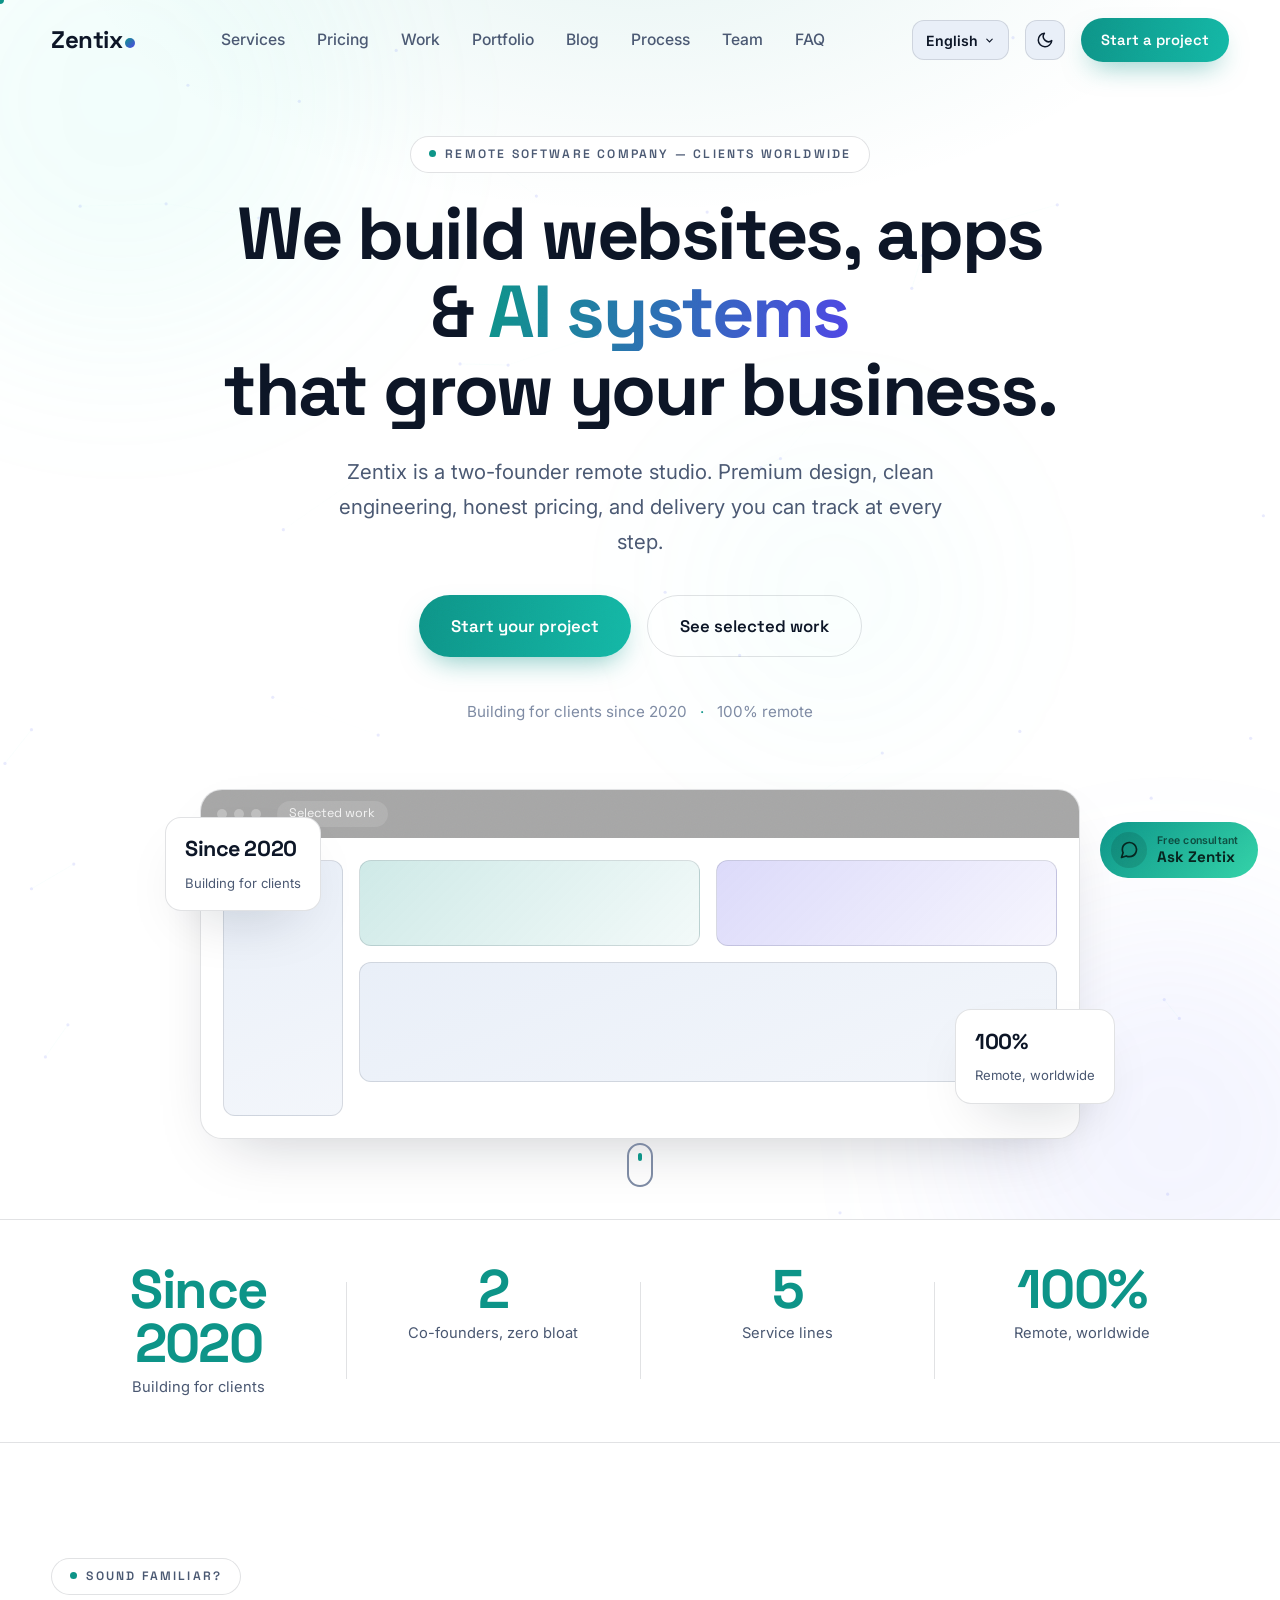
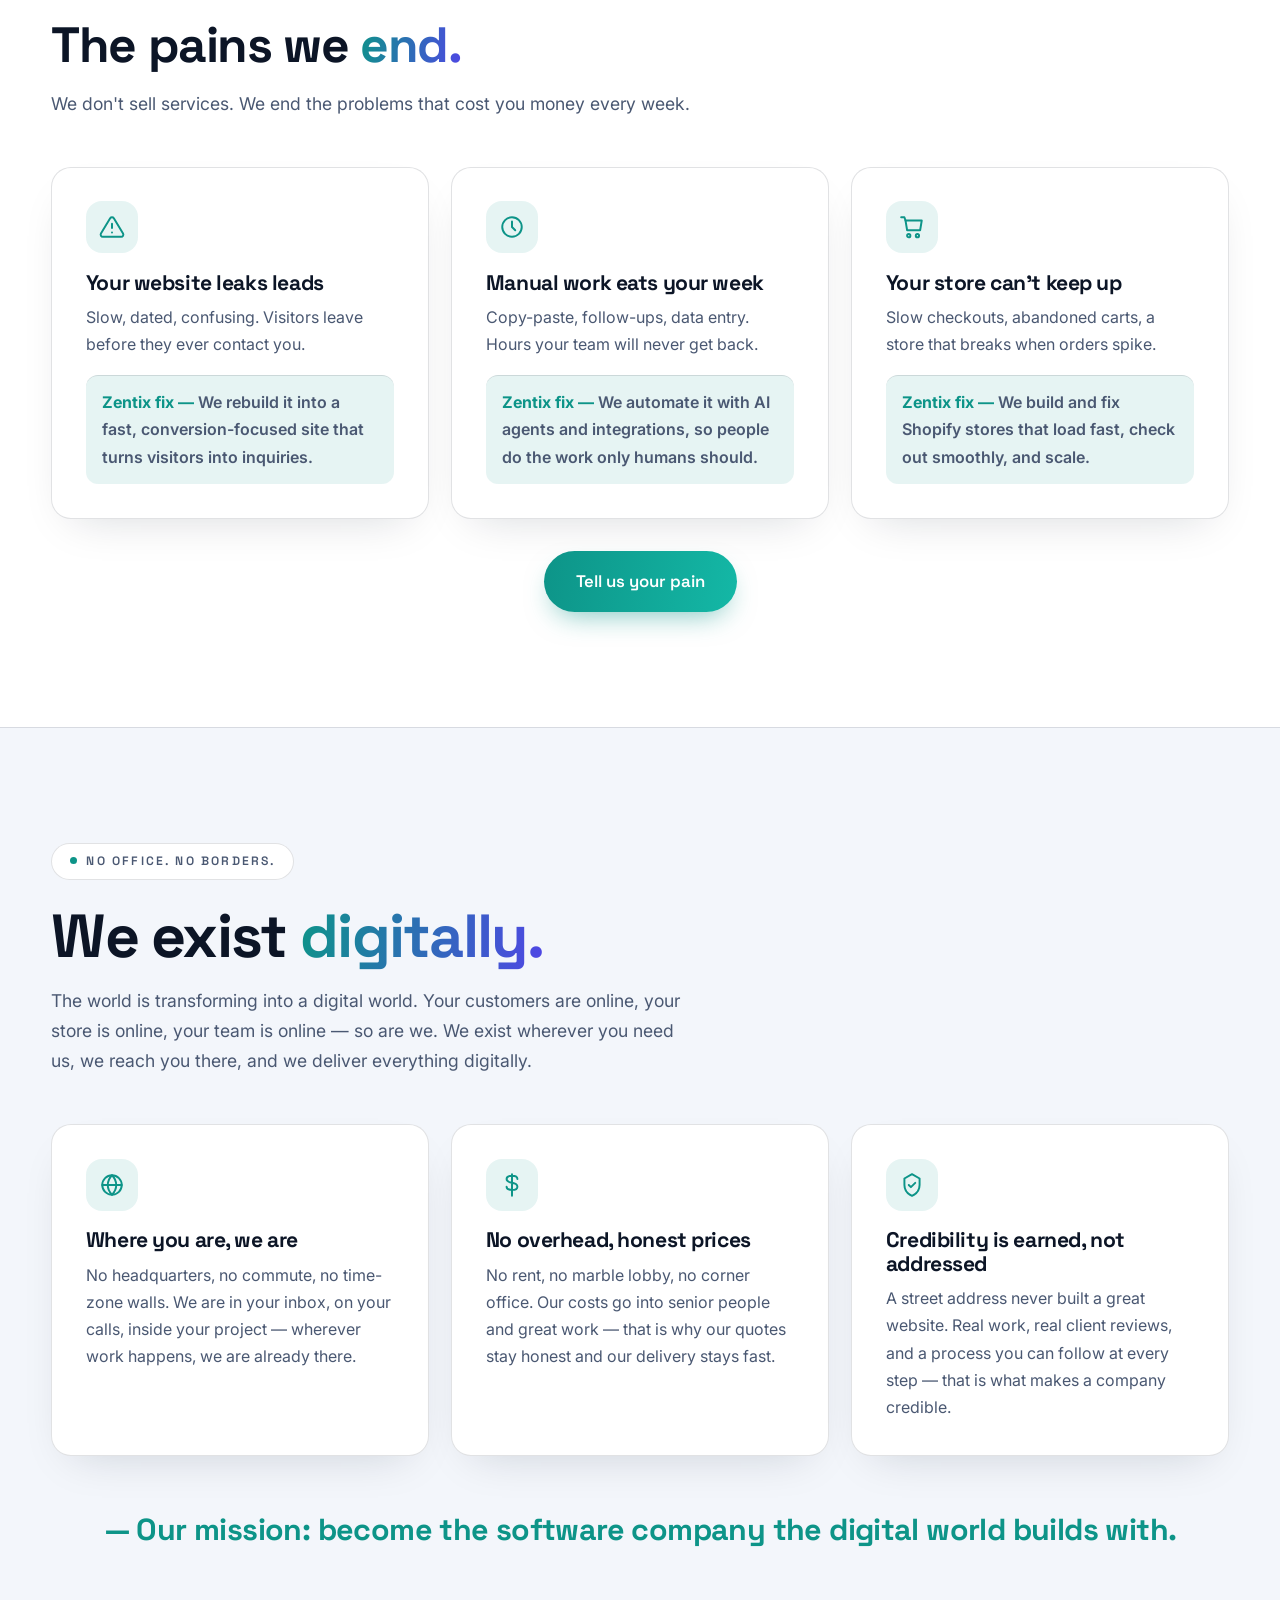
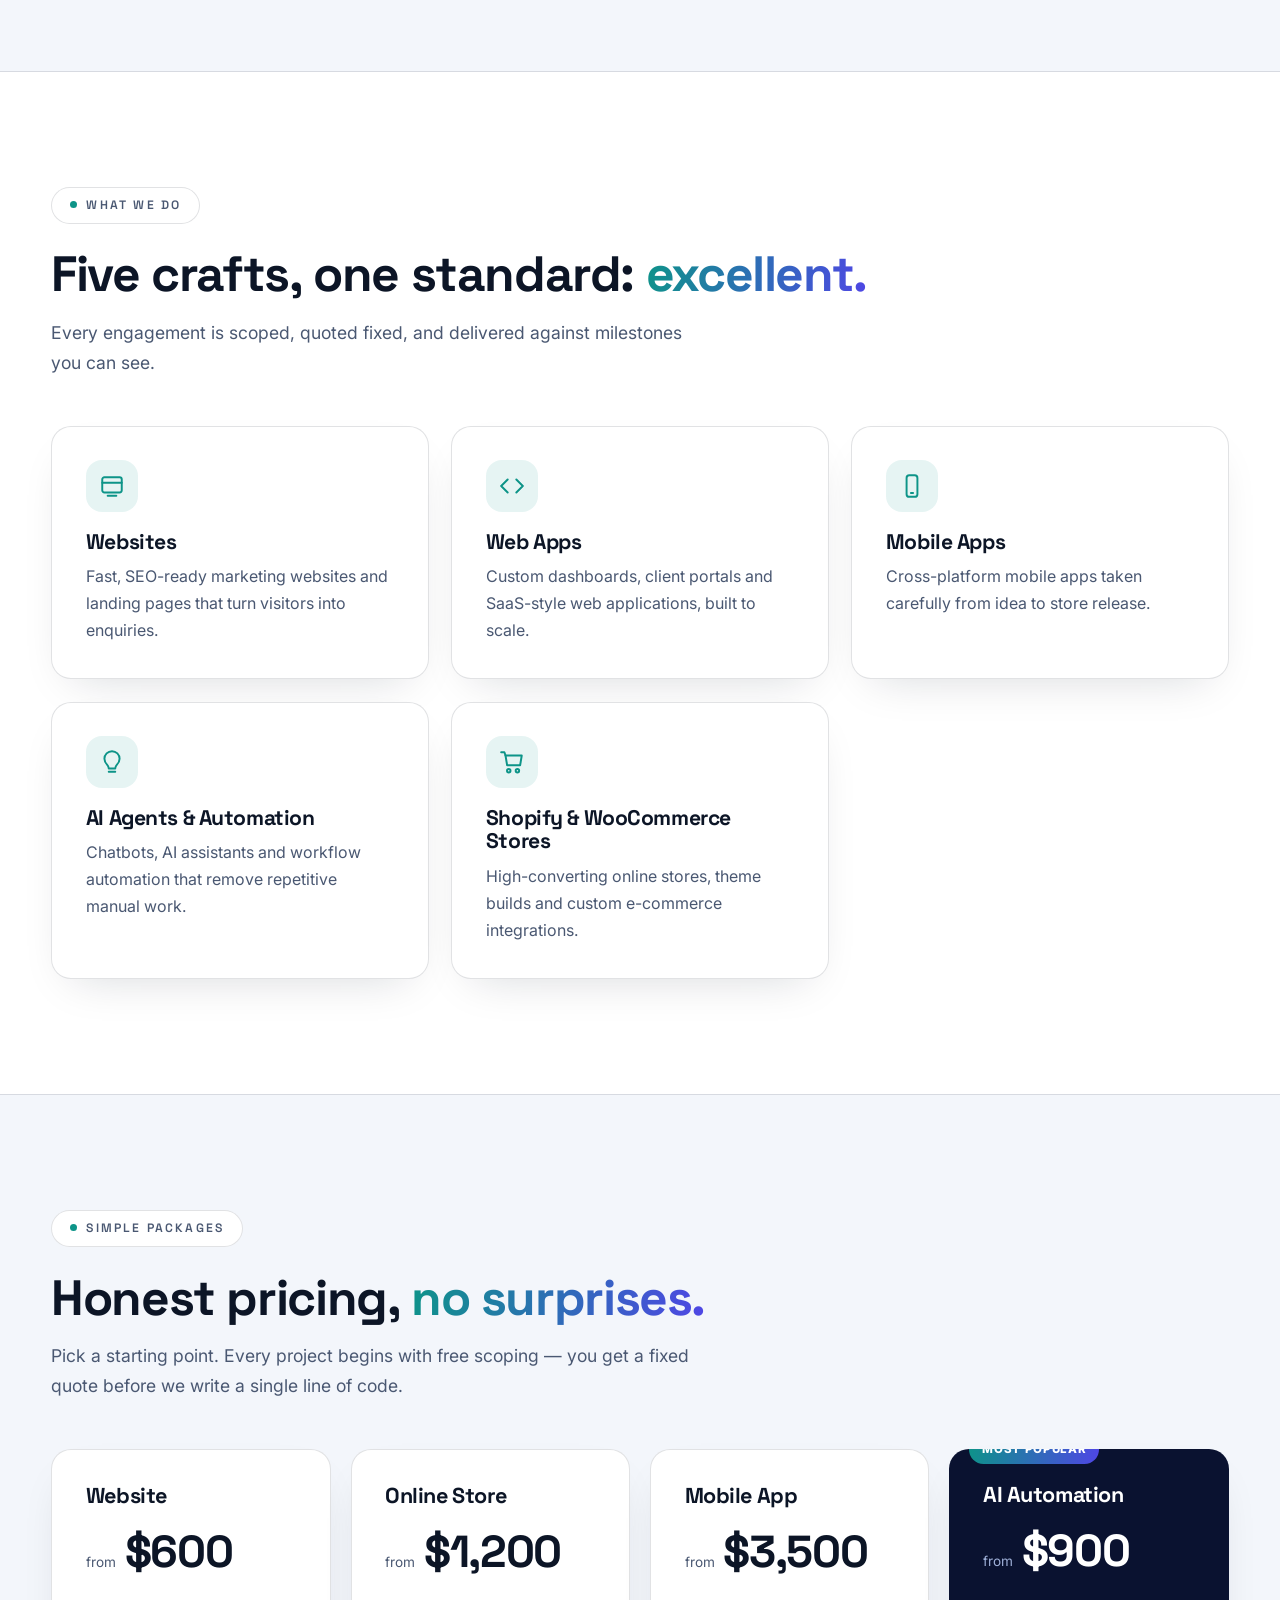
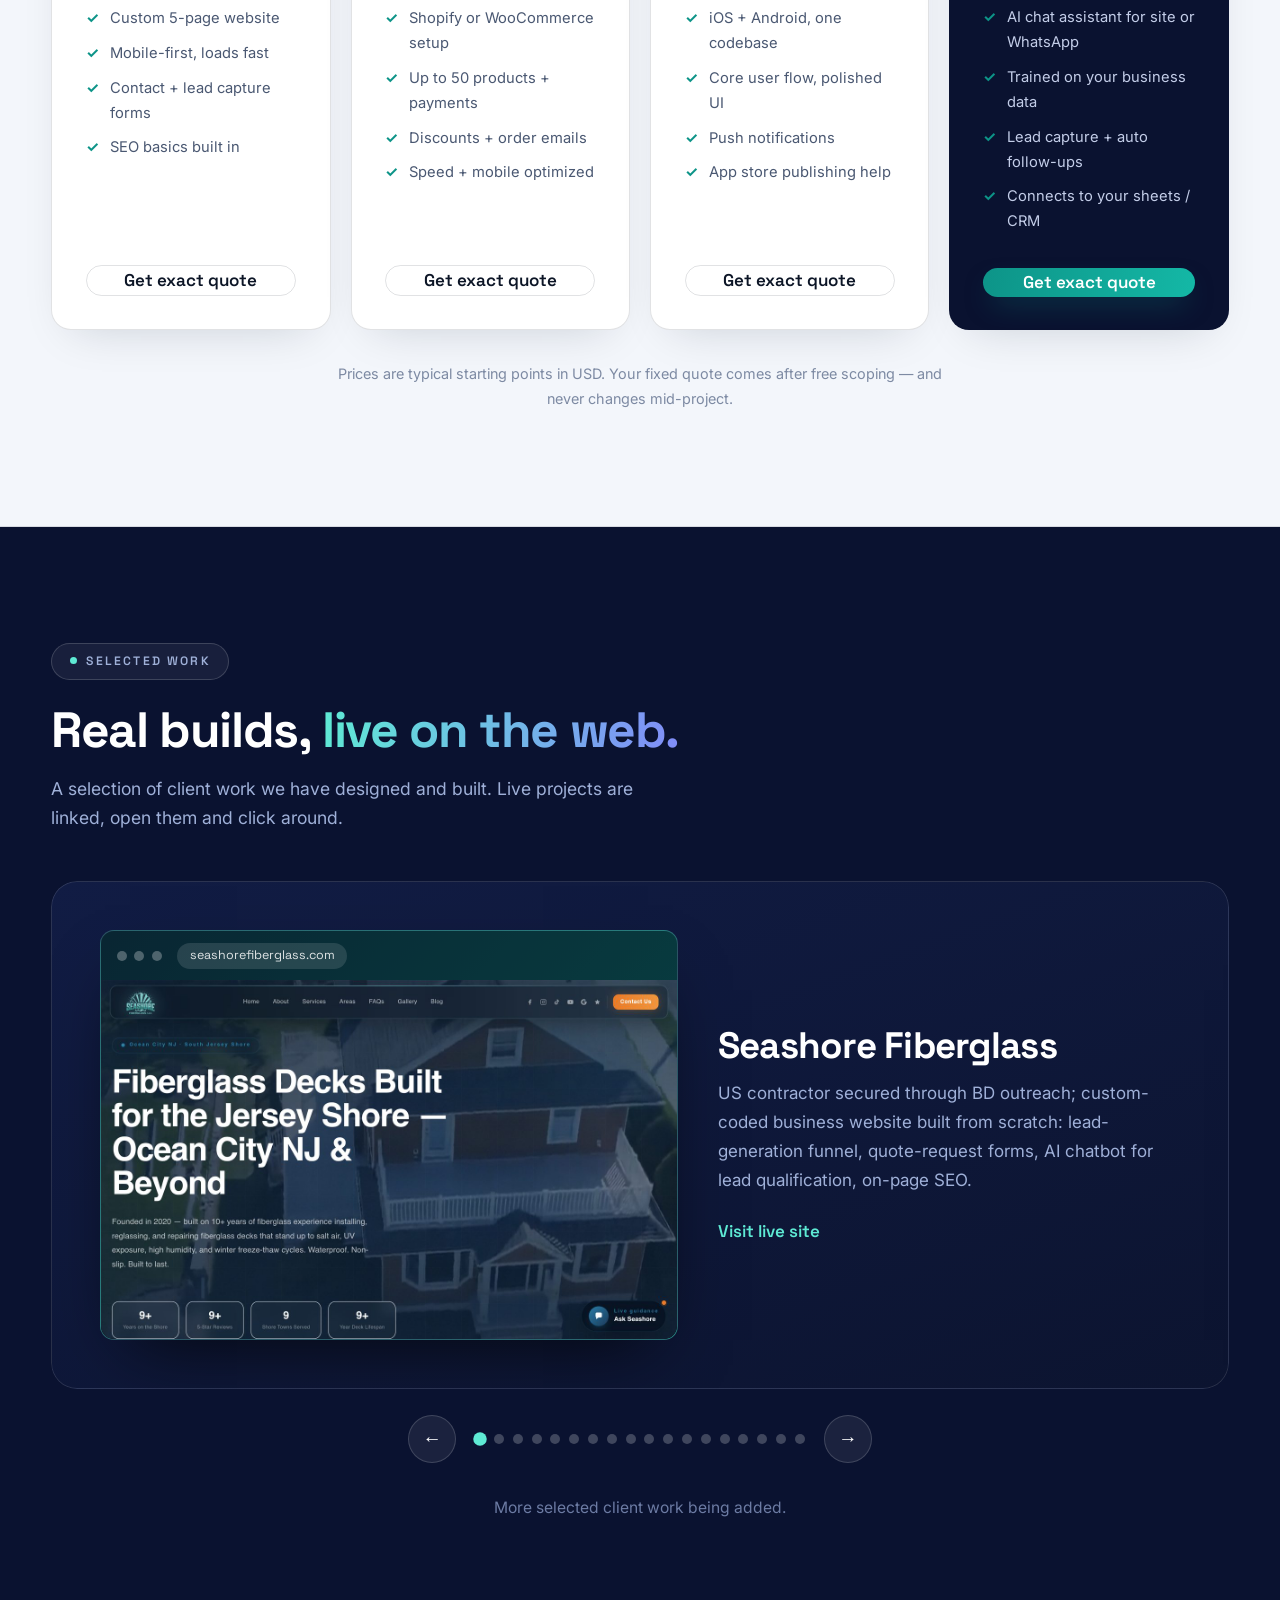
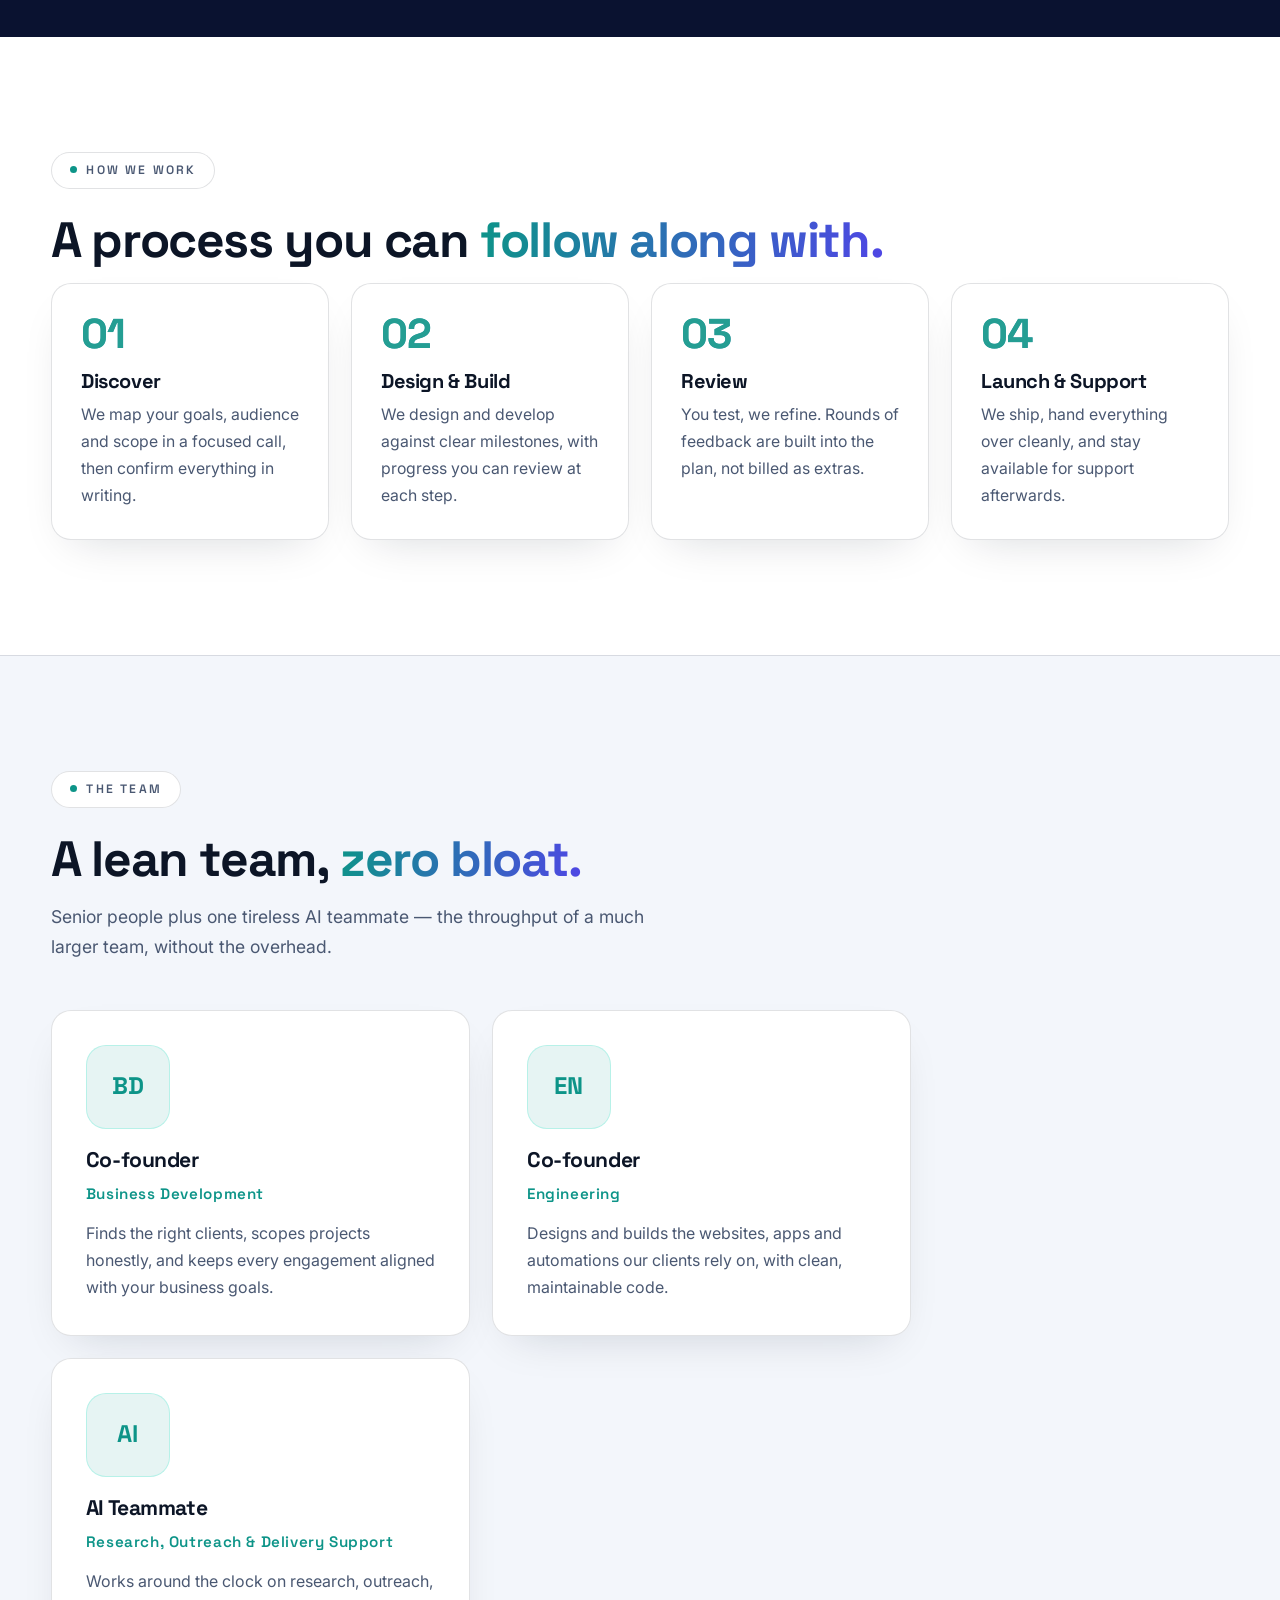
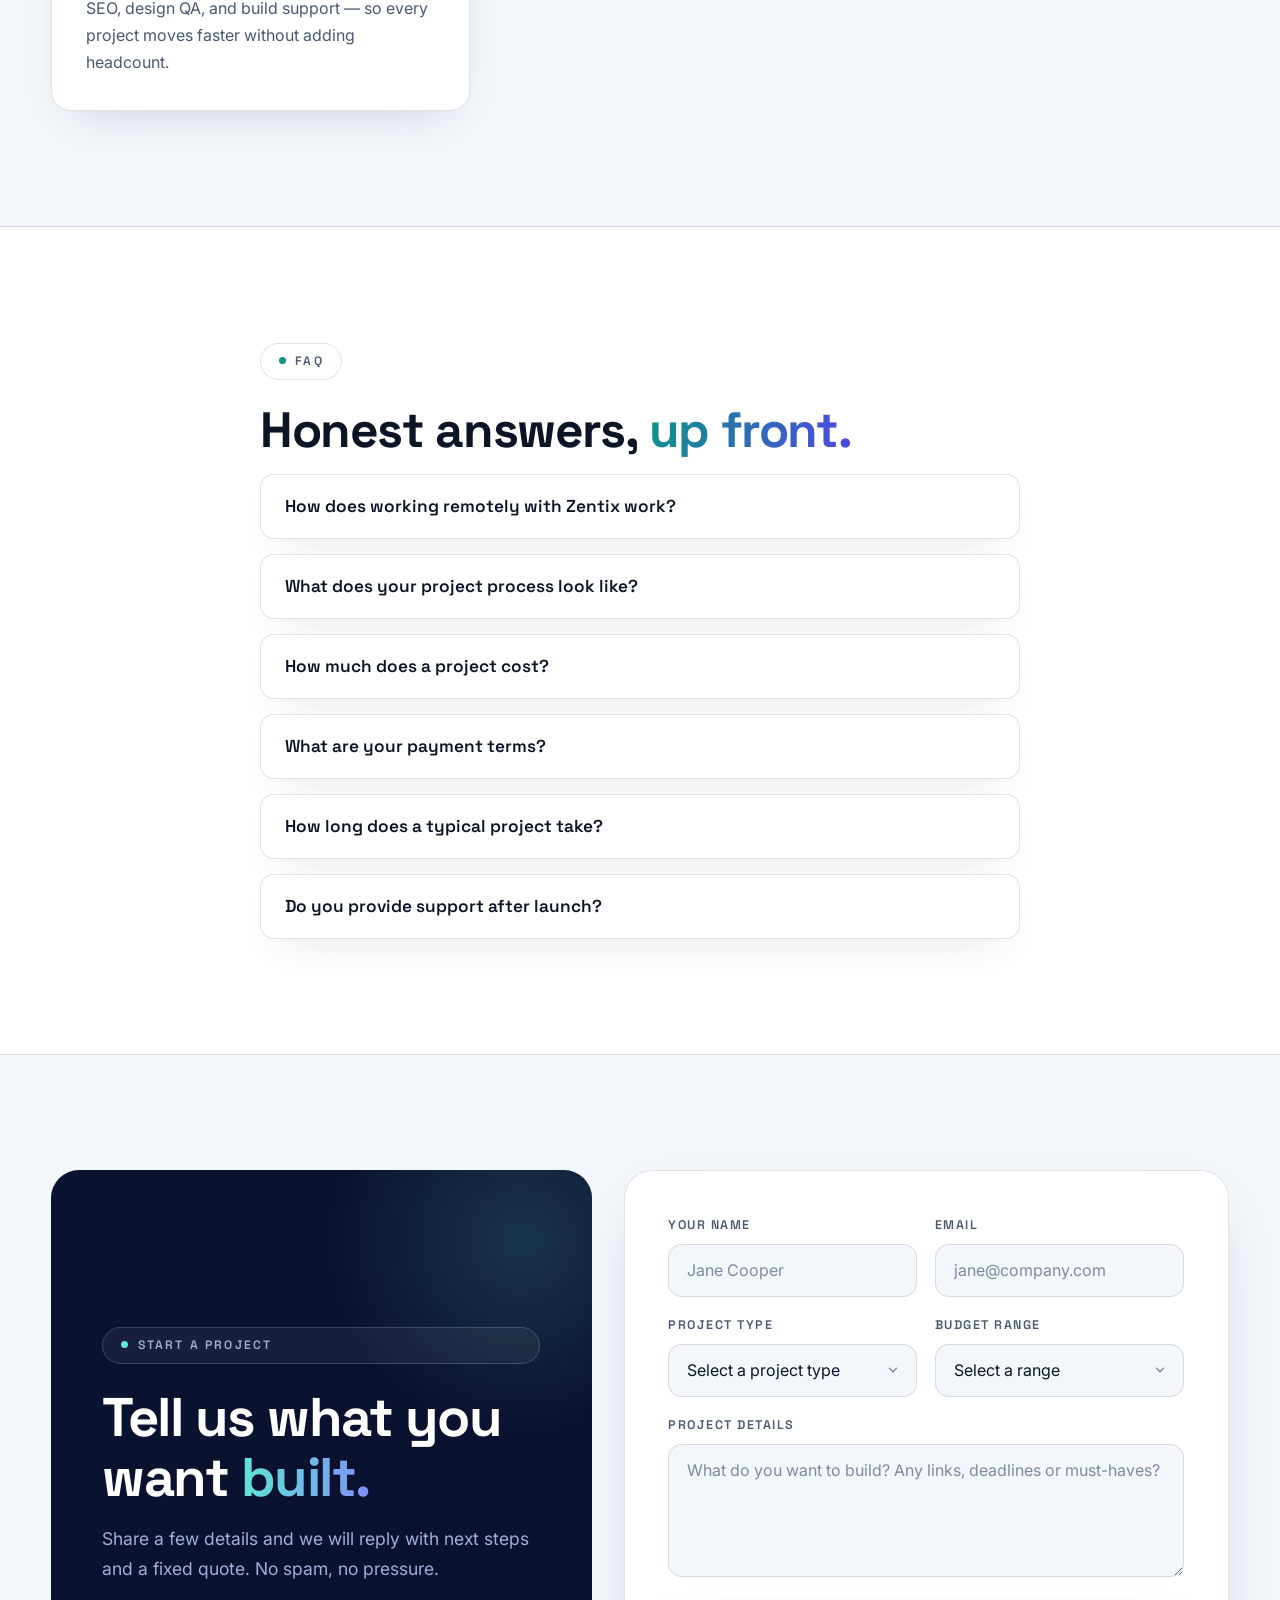
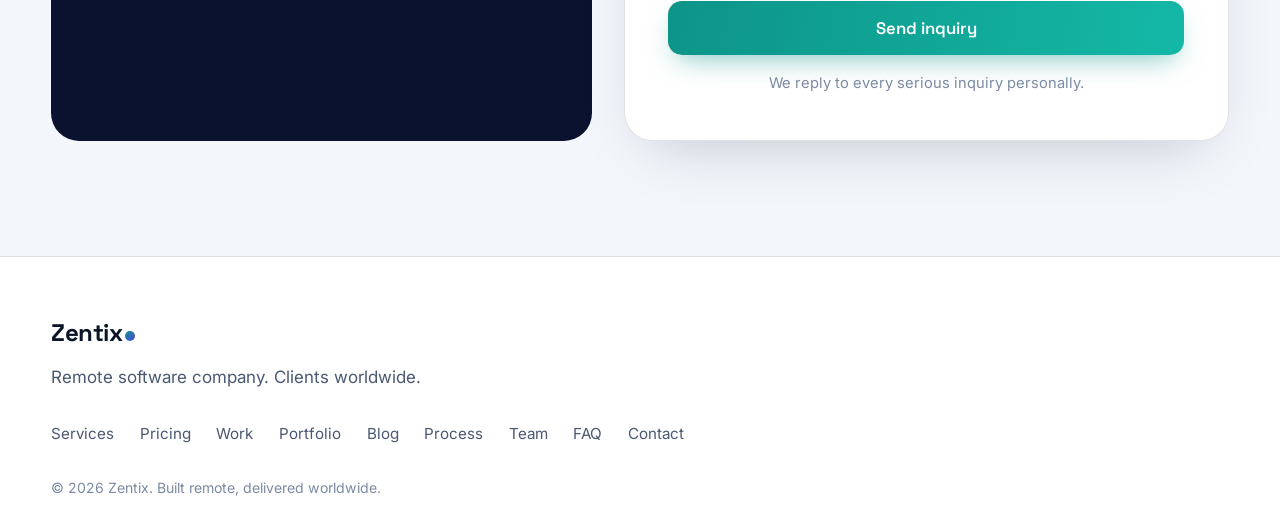
==== commit 6feba354: "v3 QA: dark work-slide cards" ====
--- a/index.html
+++ b/index.html
@@ -32,7 +32,7 @@
     <link rel="preconnect" href="https://fonts.googleapis.com">
   <link rel="preconnect" href="https://fonts.gstatic.com" crossorigin>
   <link href="https://fonts.googleapis.com/css2?family=IBM+Plex+Sans+Arabic:wght@400;500;600;700&display=swap" rel="stylesheet">
-<link rel="stylesheet" href="styles.css?v=8">
+<link rel="stylesheet" href="styles.css?v=9">
 
   <script type="application/ld+json">
   {
--- a/styles.css
+++ b/styles.css
@@ -314,8 +314,9 @@
 }
 .theme-toggle:hover { transform: translateY(-2px); background: var(--accent-dim); }
 .theme-toggle .tt-sun { display: none; }
-[data-theme="light"] .theme-toggle .tt-sun { display: block; }
-[data-theme="light"] .theme-toggle .tt-moon { display: none; }
+.theme-toggle .tt-moon { display: block; }
+[data-theme="dark"] .theme-toggle .tt-sun { display: block; }
+[data-theme="dark"] .theme-toggle .tt-moon { display: none; }
 .thumb-link { display: block; border-radius: 0 0 12px 12px; overflow: hidden; }
 .thumb-link:hover img.thumb { transform: scale(1.02); }
 img.thumb { transition: transform 0.35s ease; }
@@ -1125,3 +1126,9 @@
   .hero-badge { animation: none; }
   .hero-title .mask > span { transform: none; }
 }
+
+/* QA fix 2026-10-24: work slides need dark cards on the navy band (light mode) */
+#work .slide {
+  background: linear-gradient(160deg, #111c44, #0c1430);
+  border-color: rgba(255, 255, 255, 0.12);
+}
